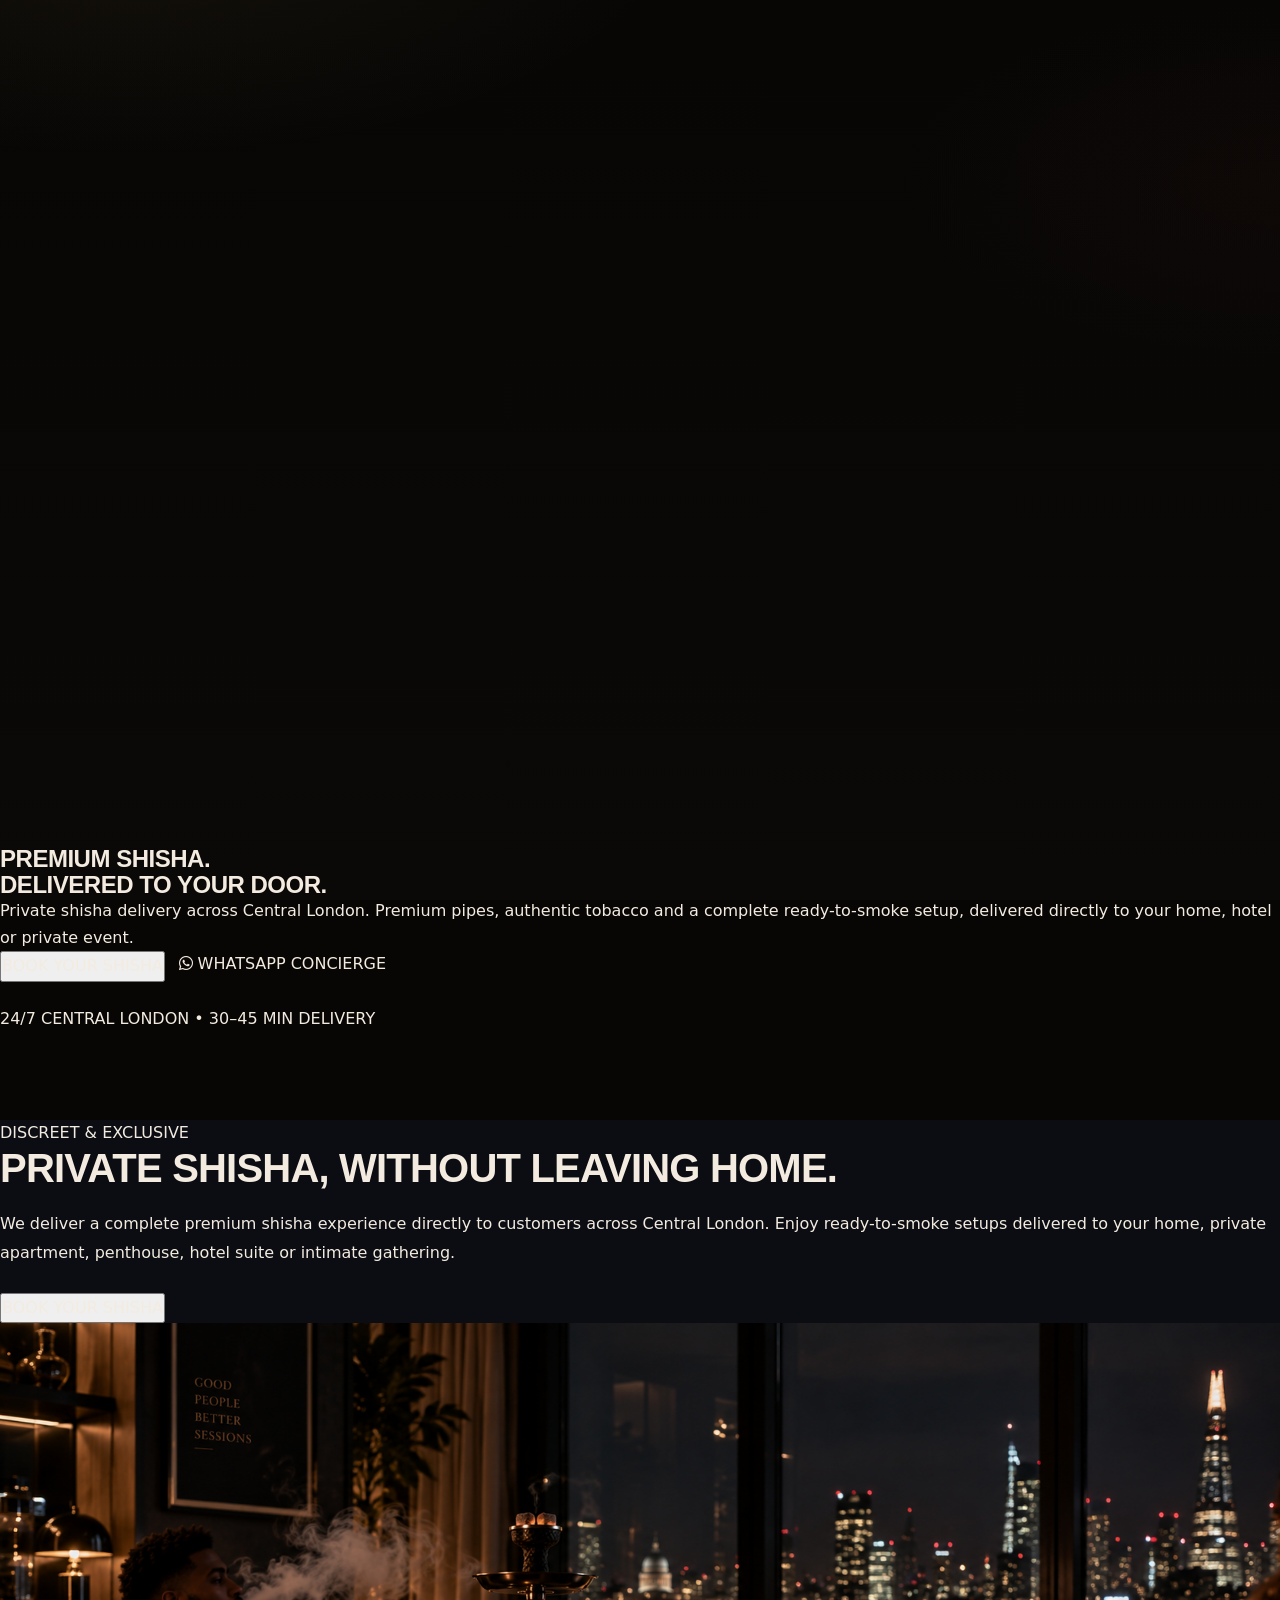
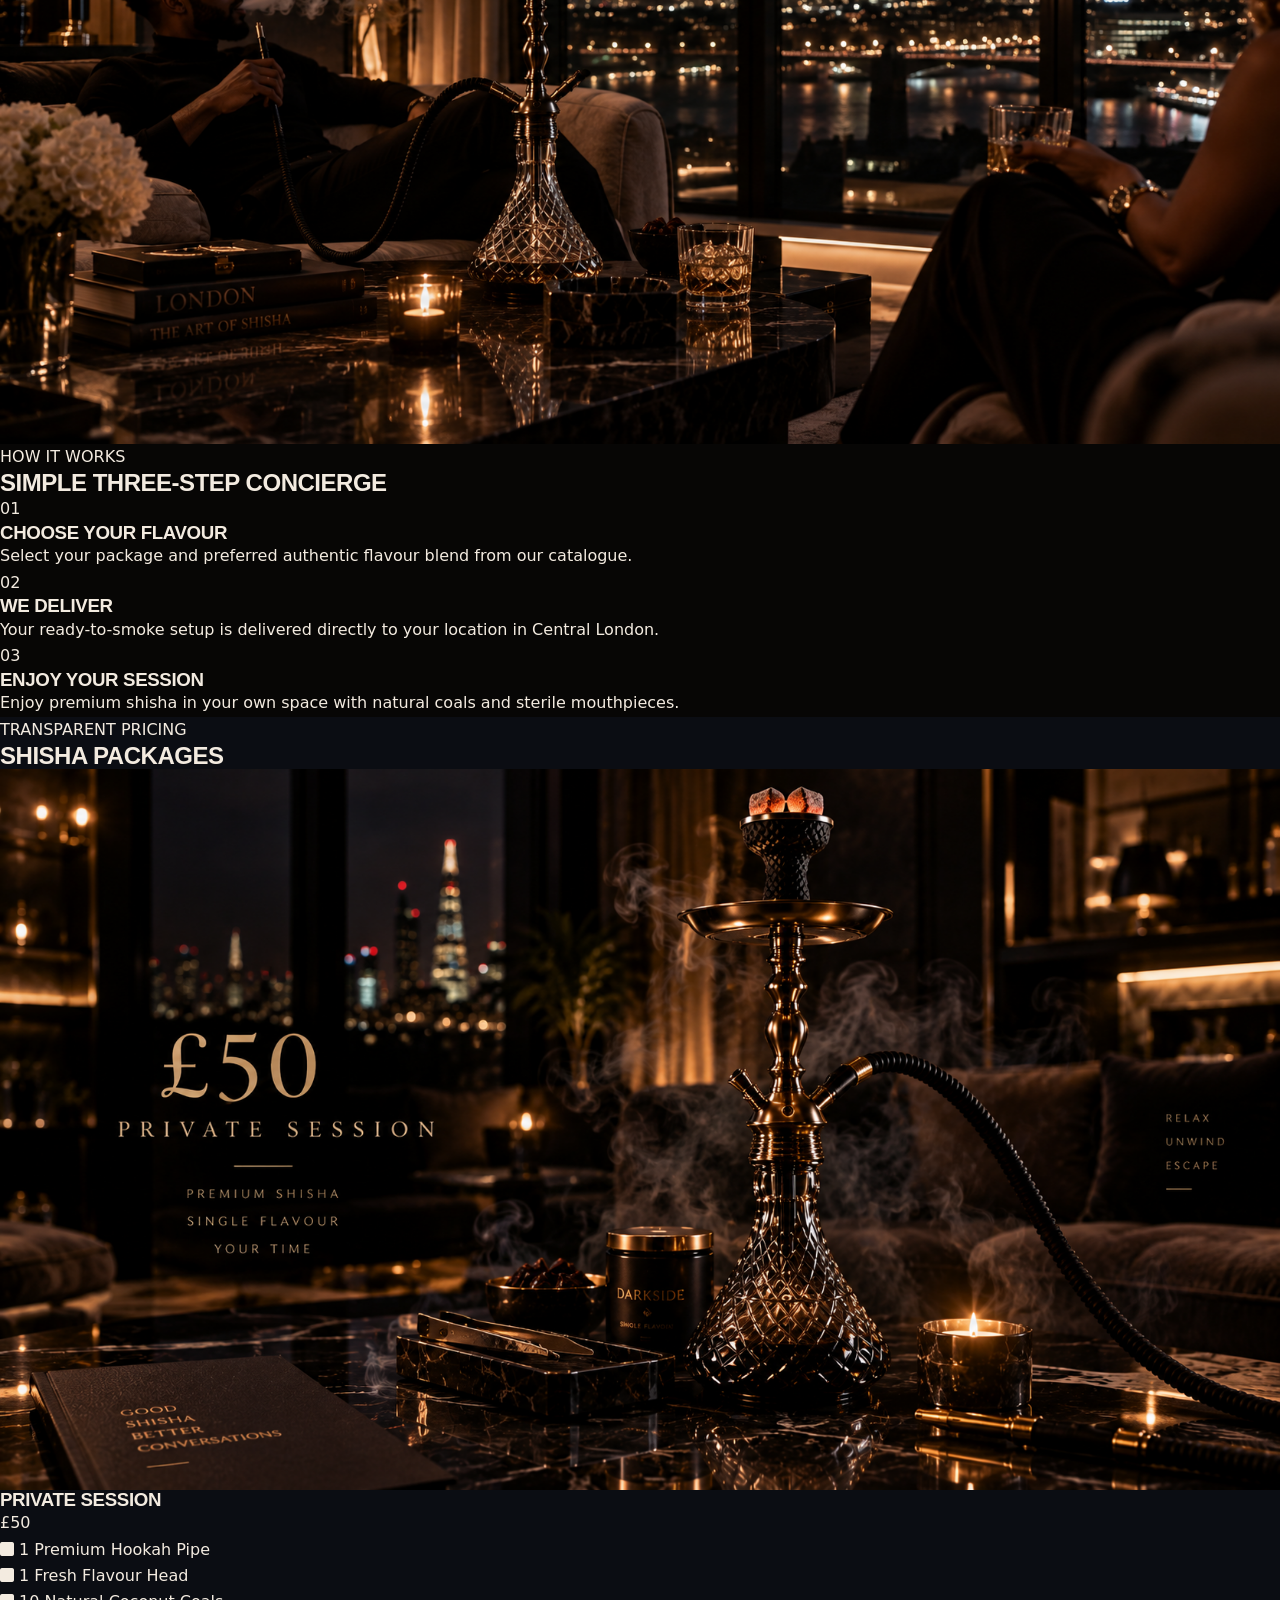
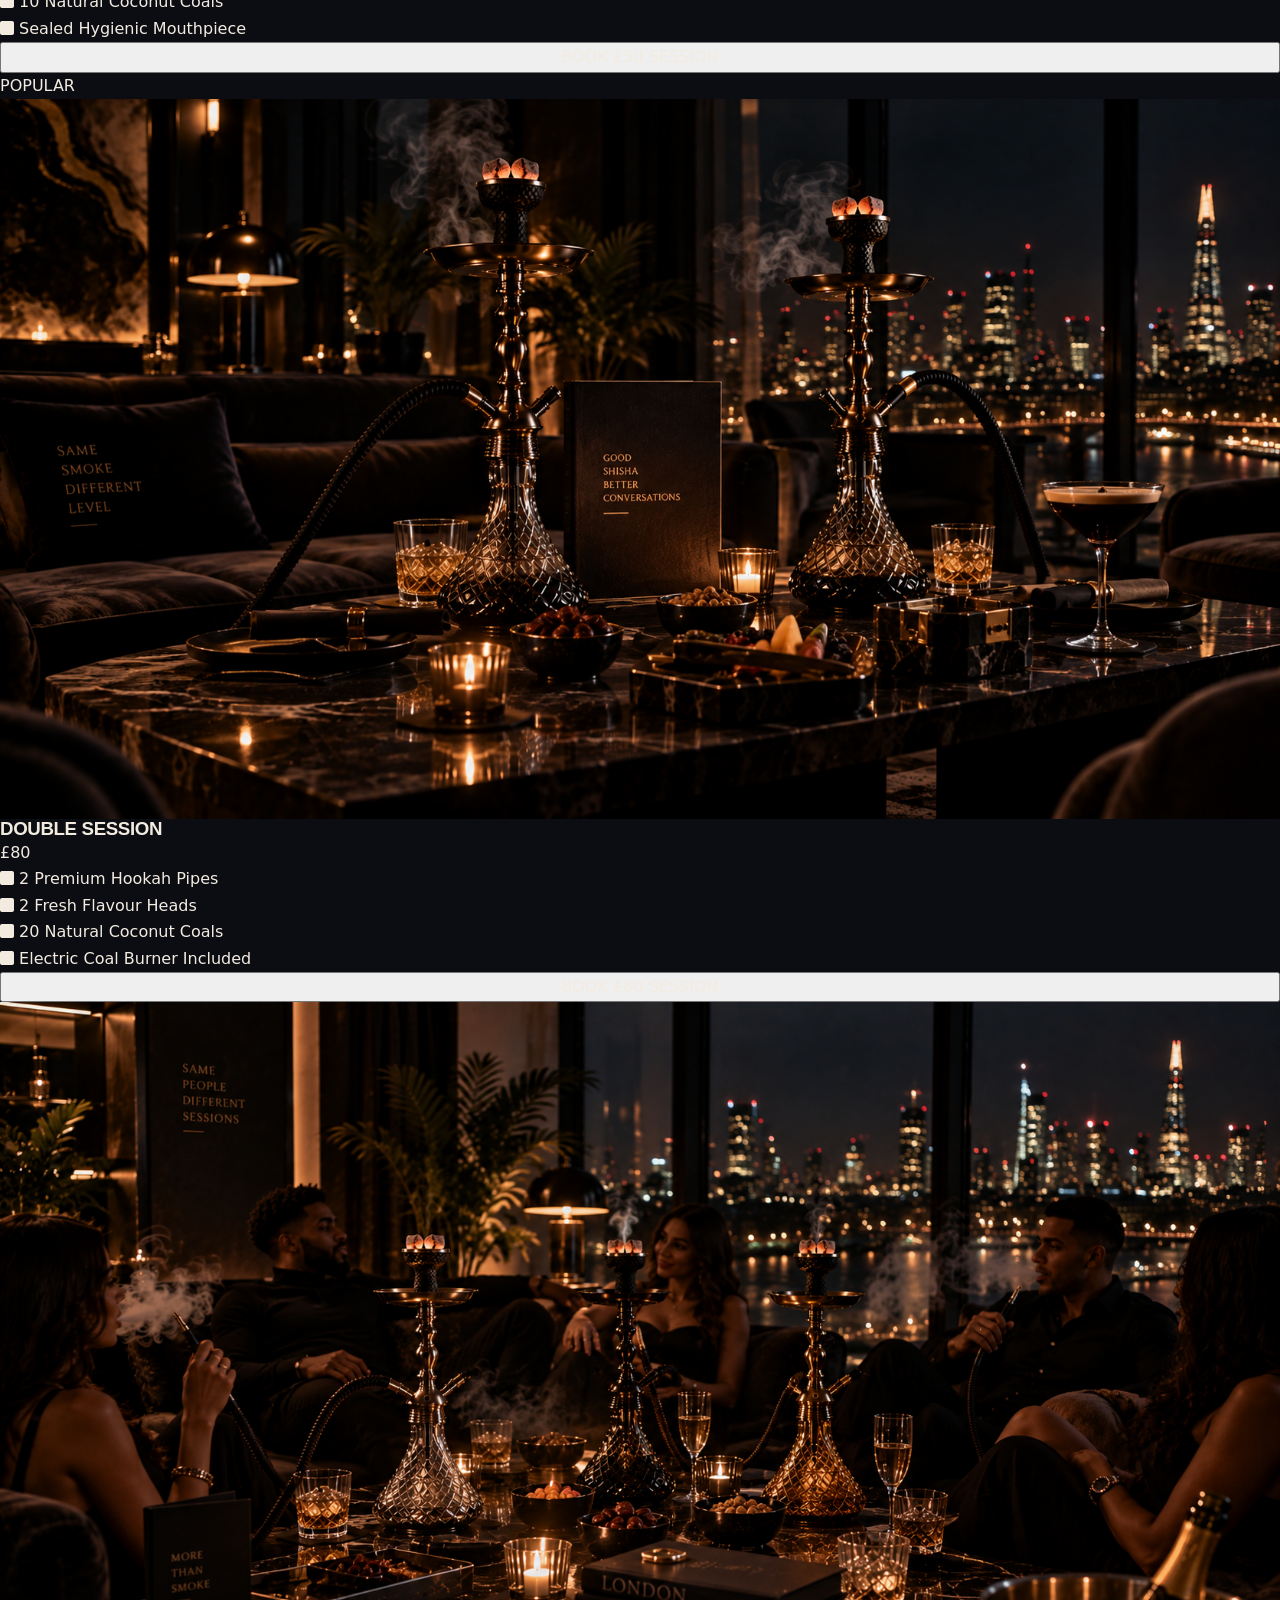
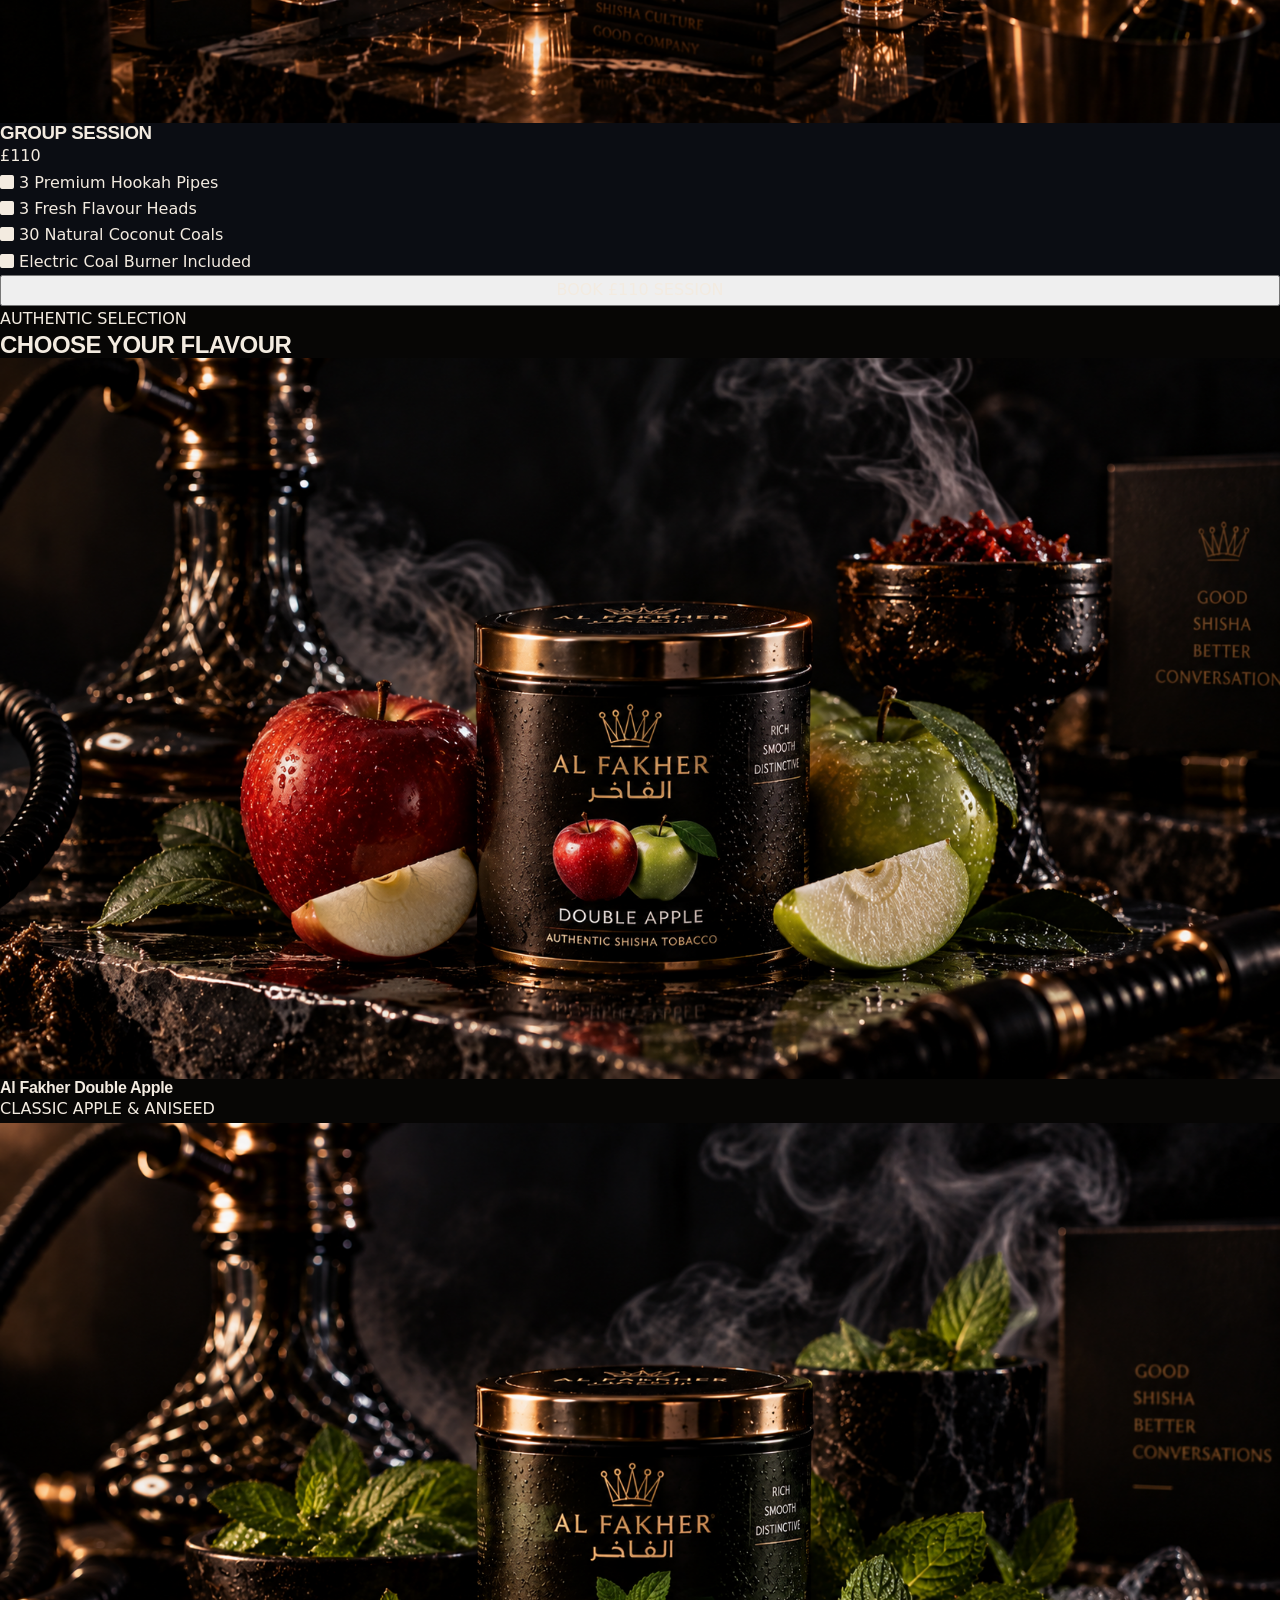
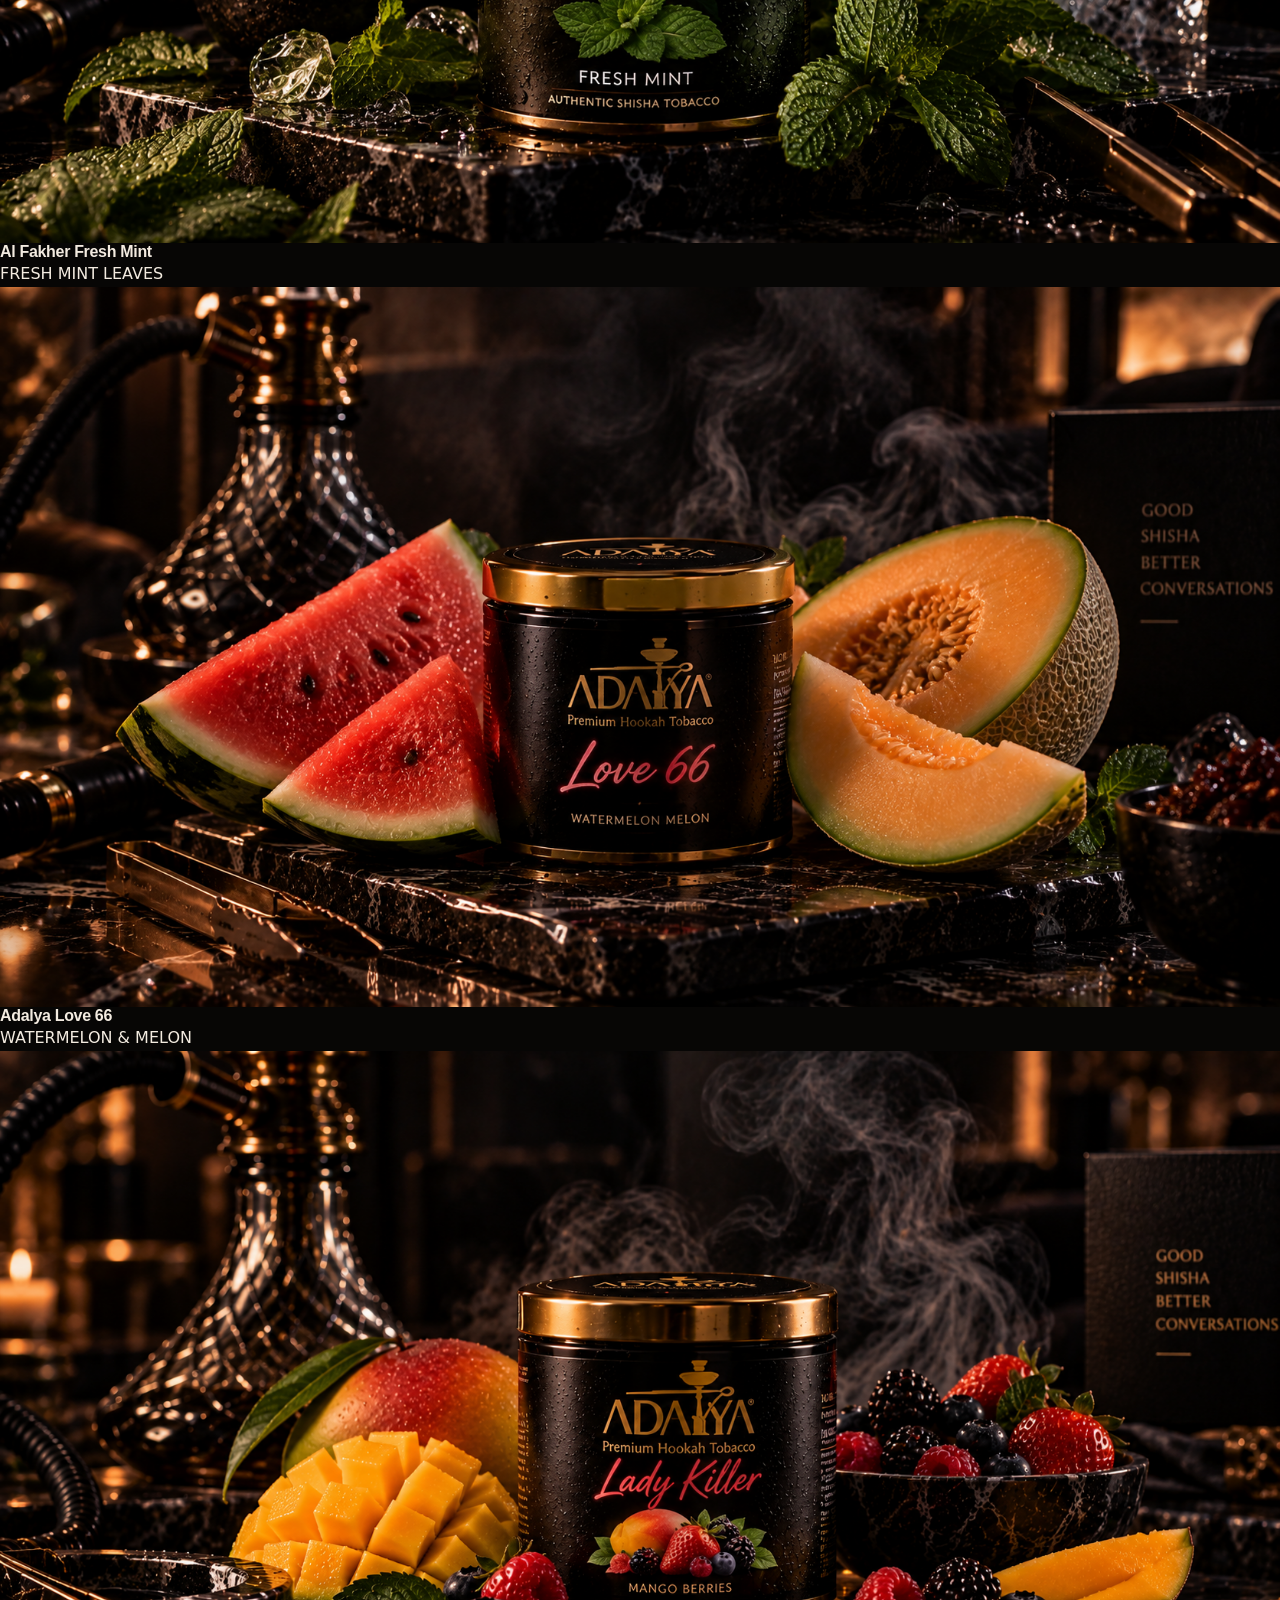
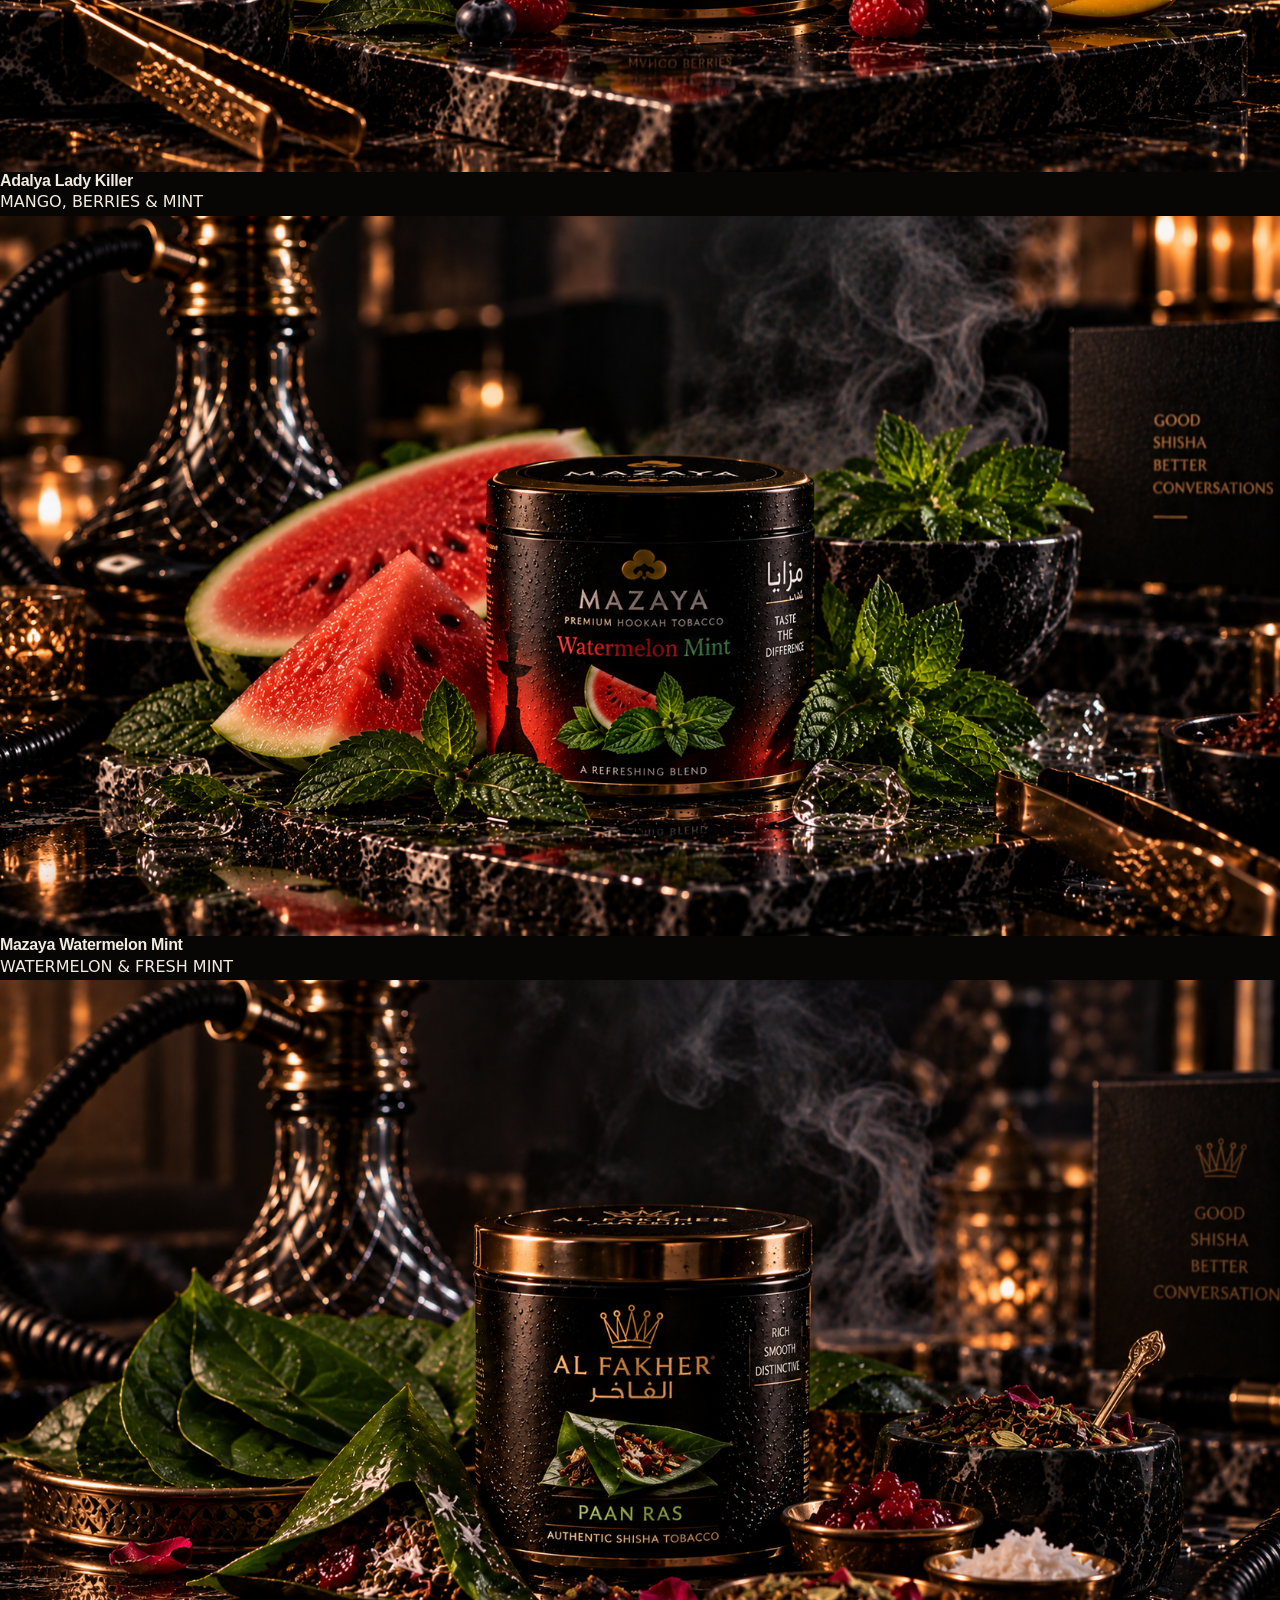
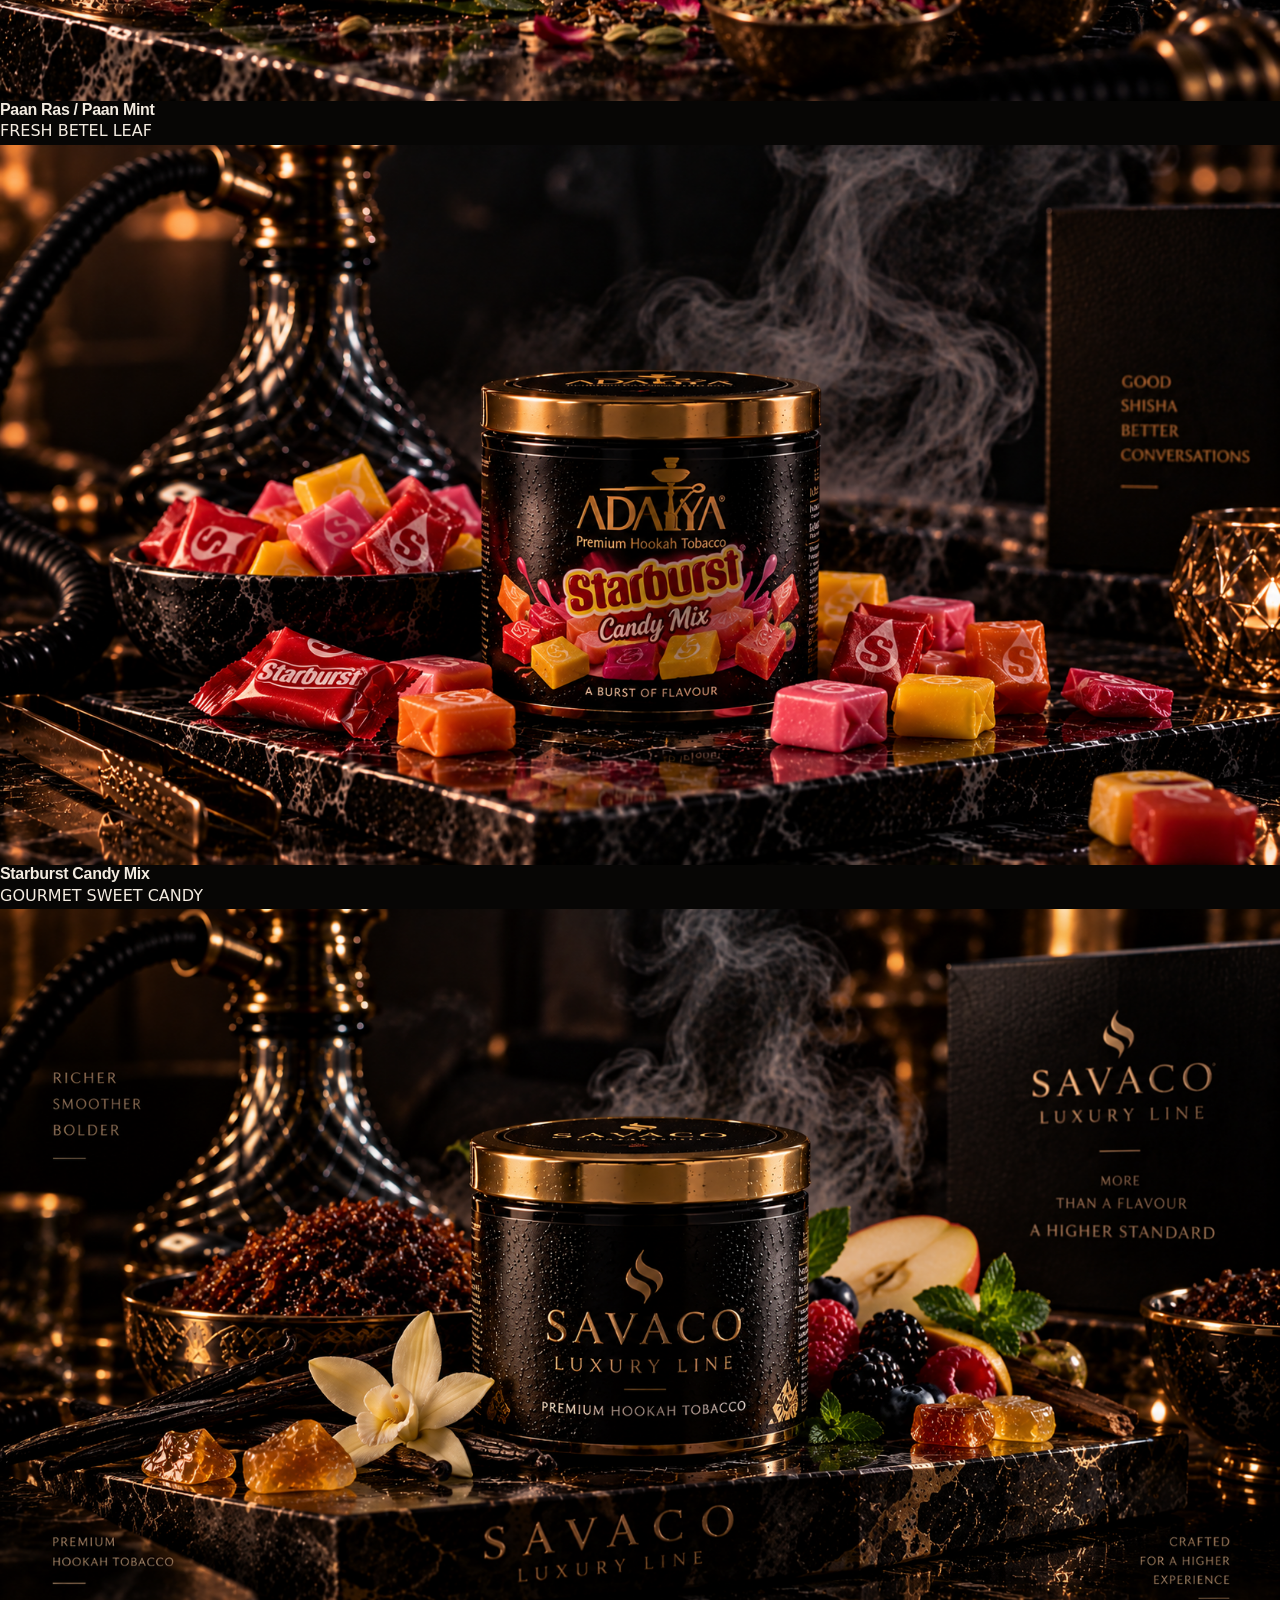
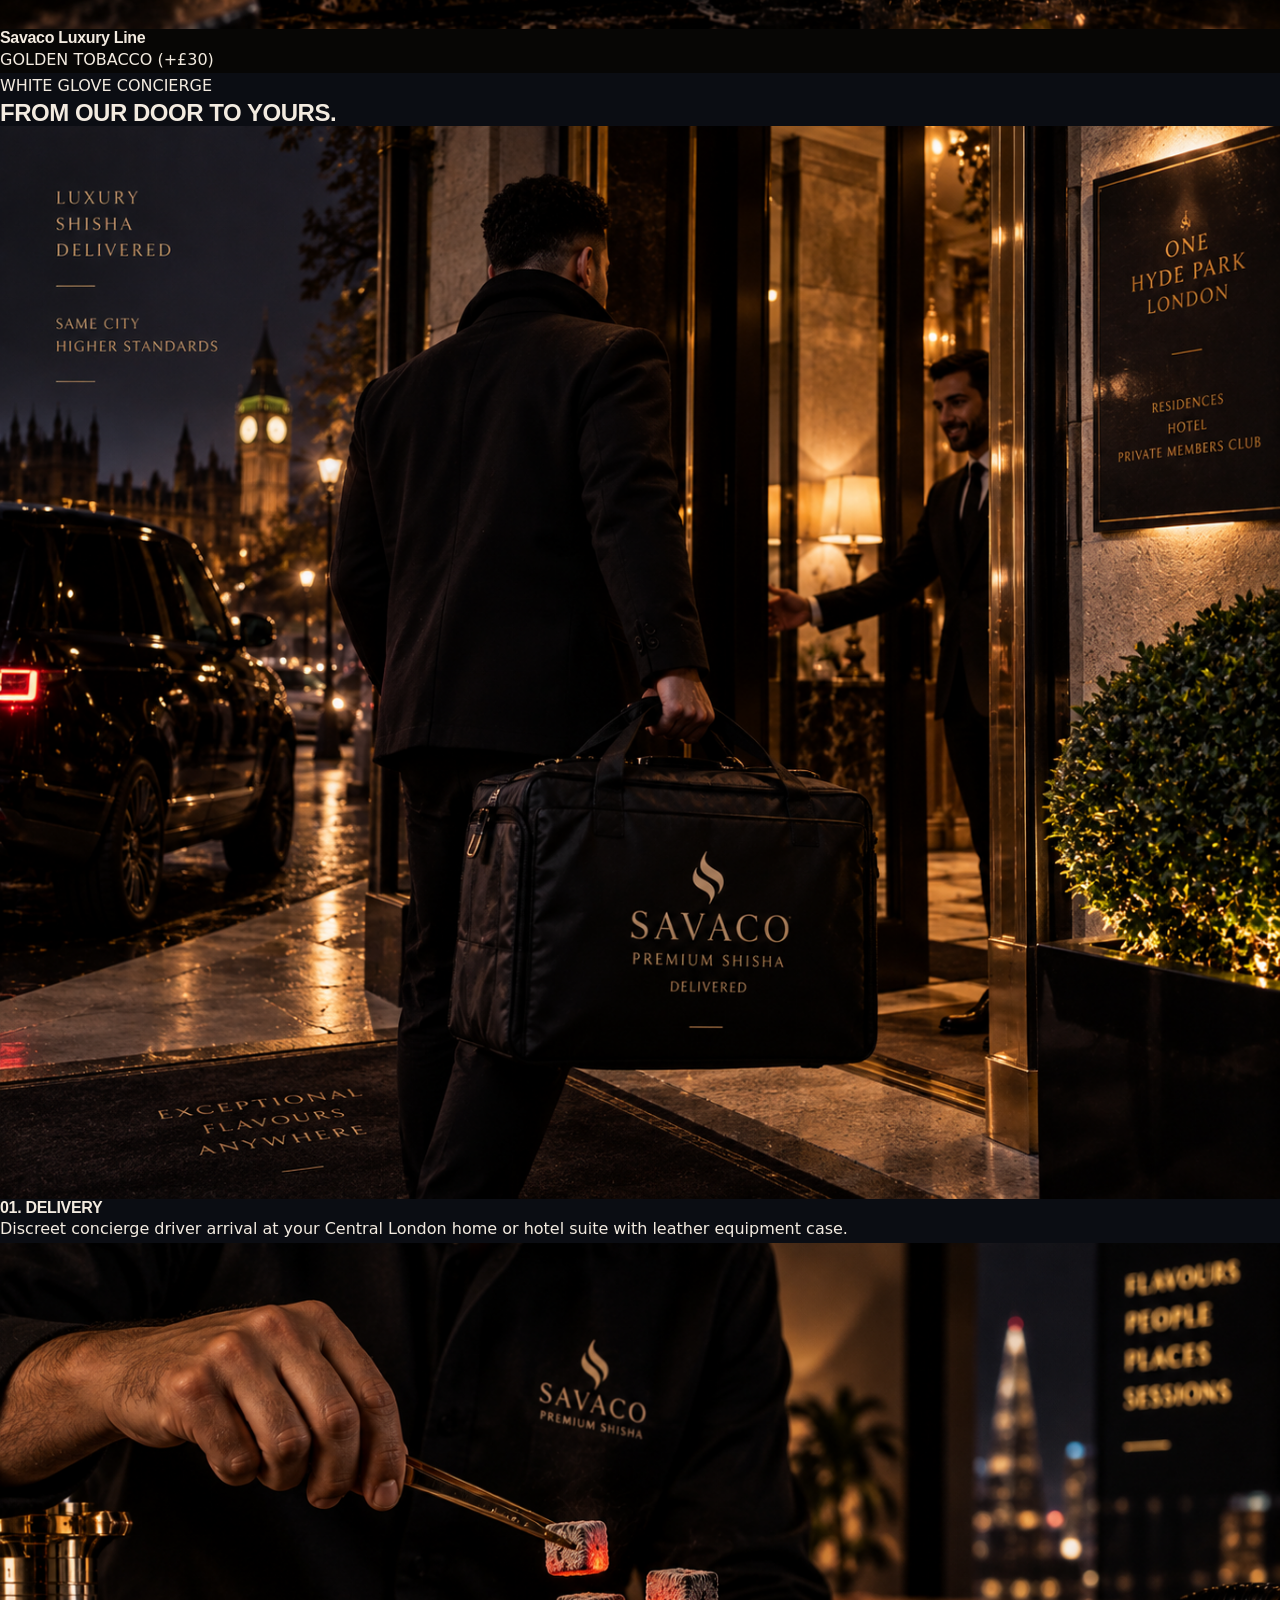
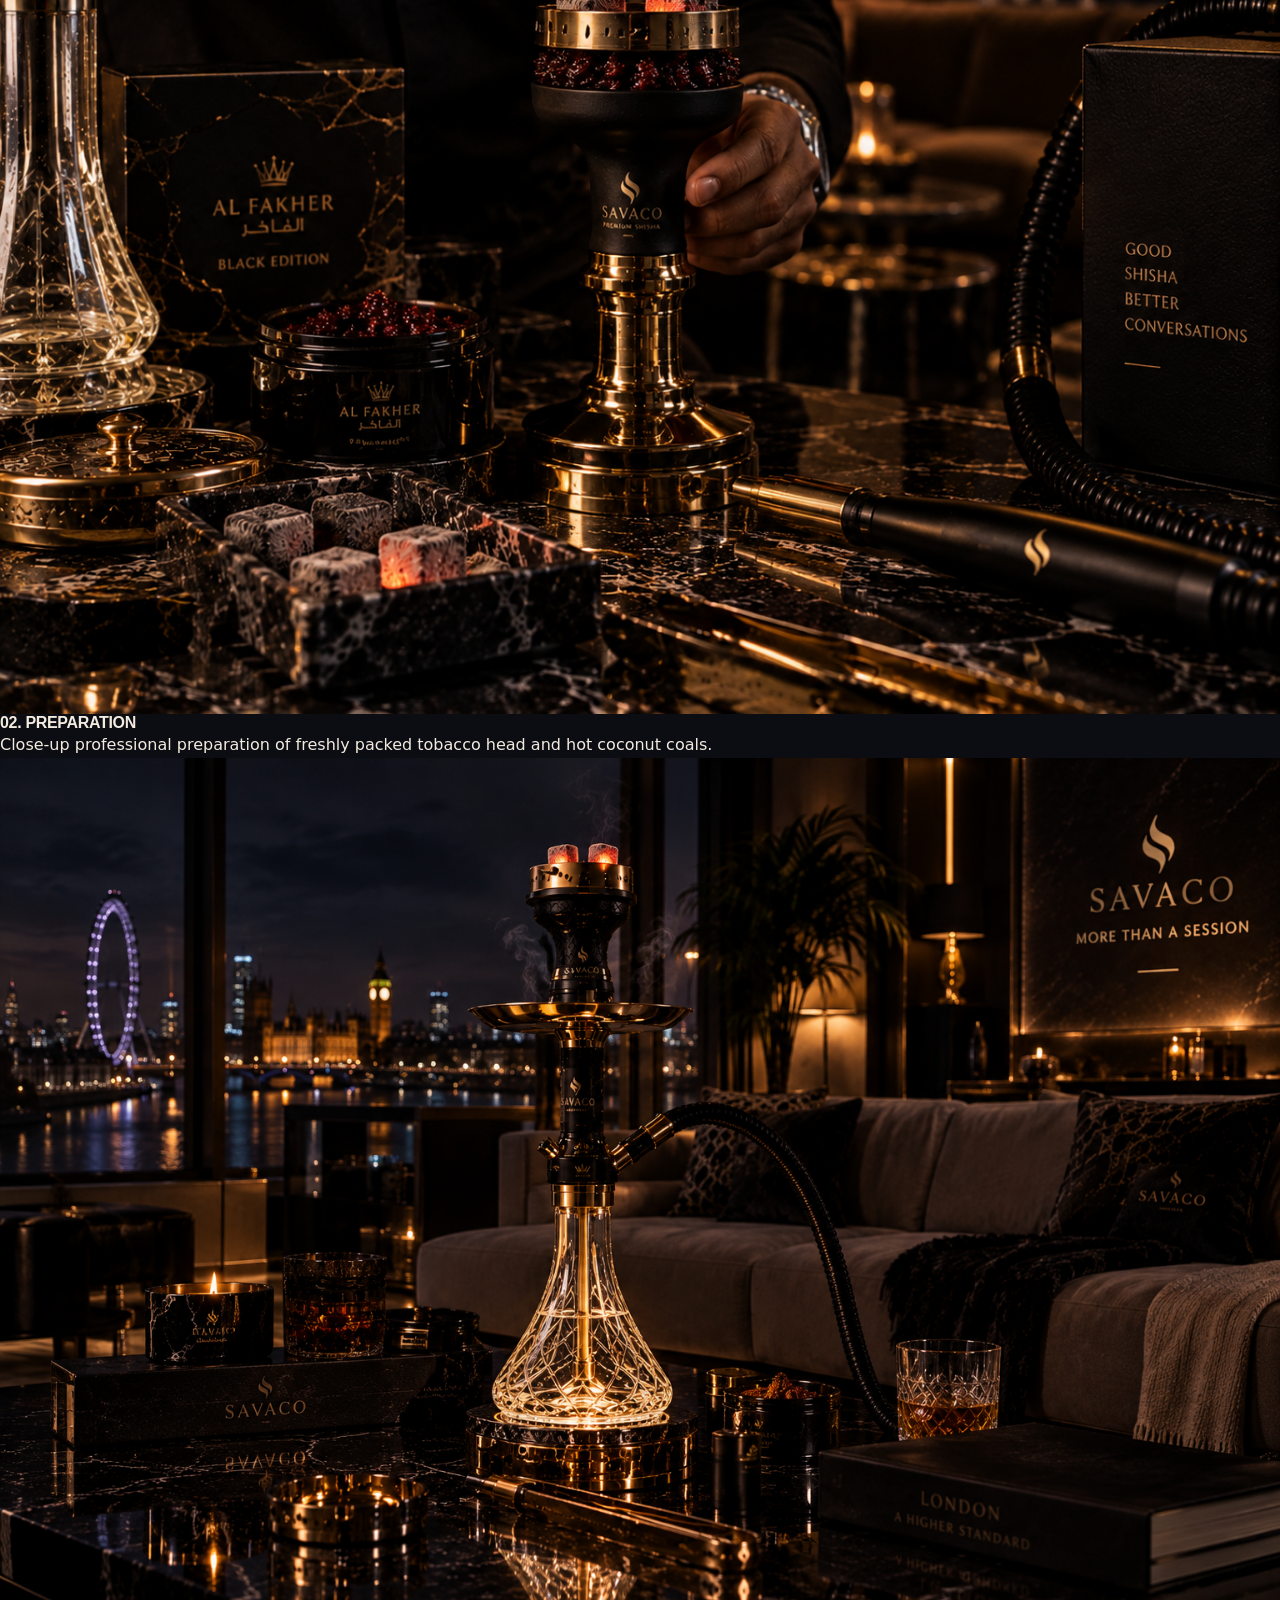
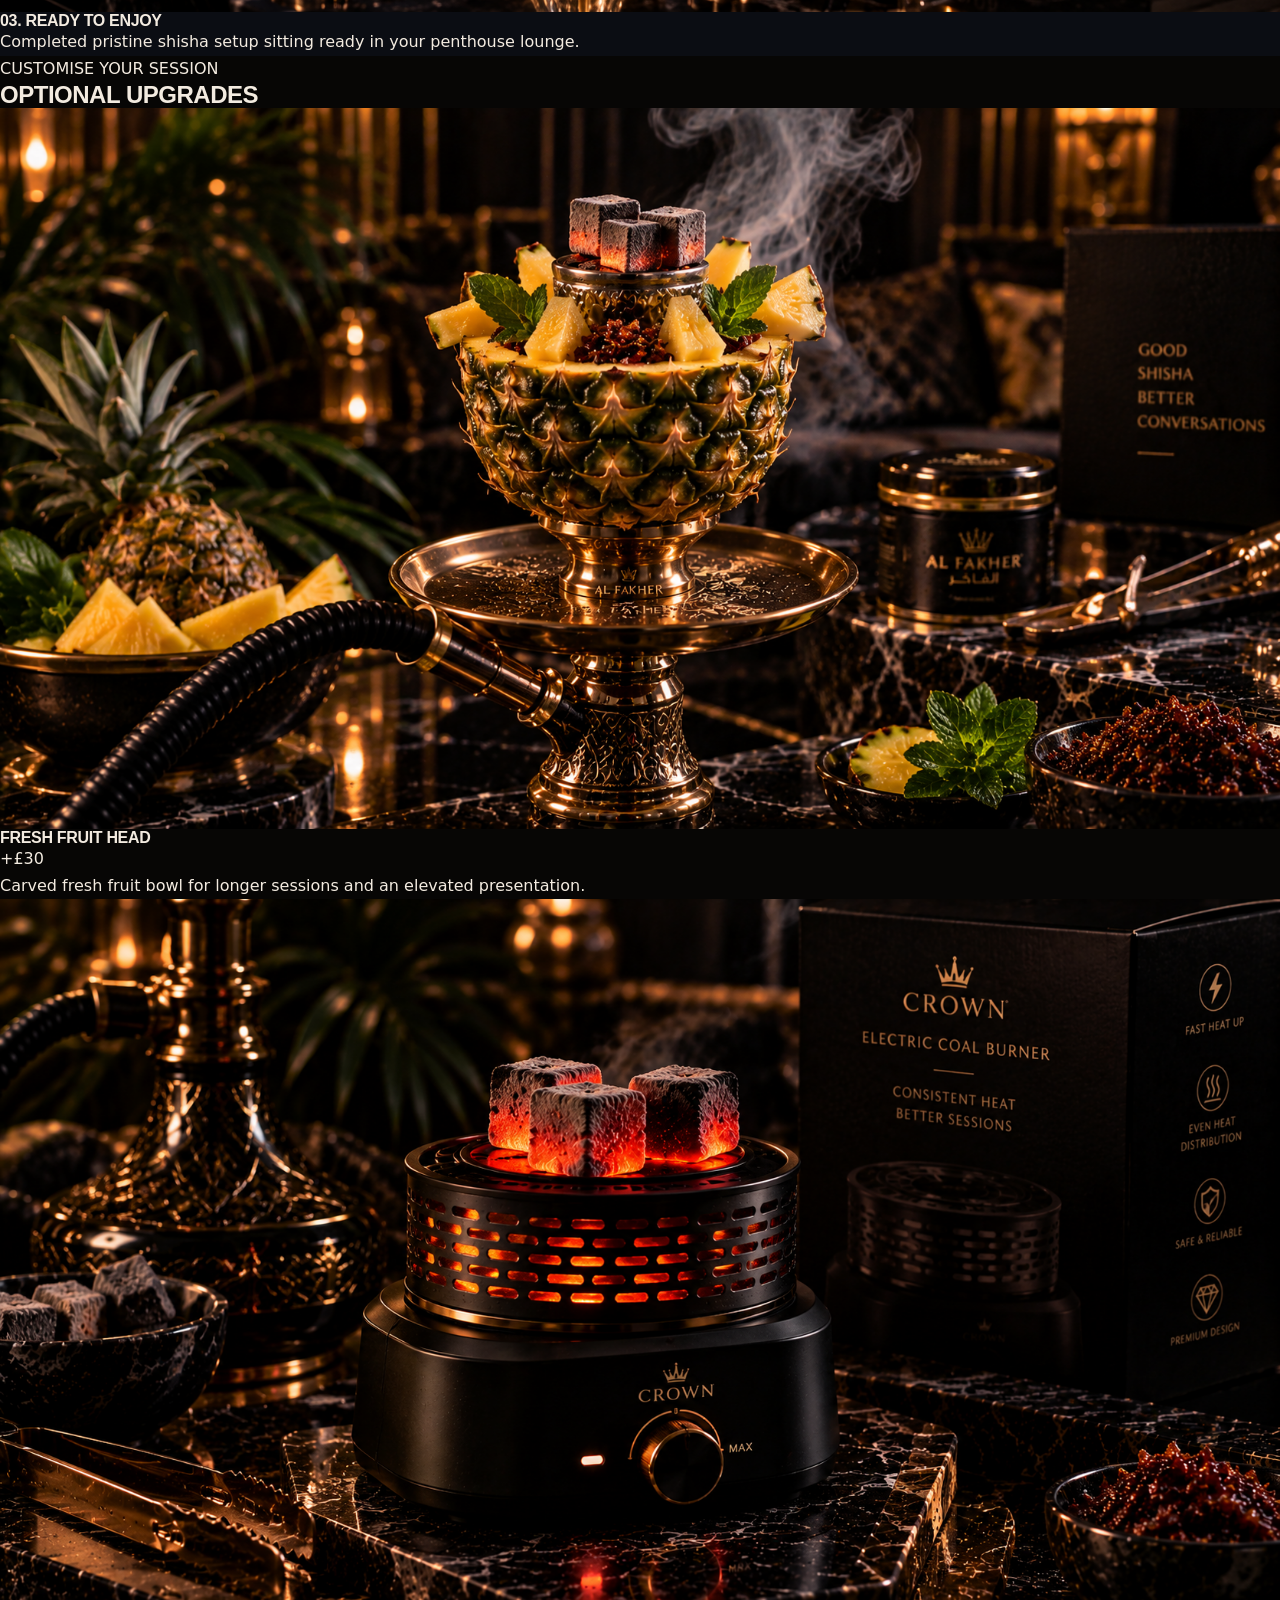
==== index.html @ 2987ec31 "Add gemini_generated_video_5cb81314 video showcase to Door To Door Shisha Delivery site" ====
<!DOCTYPE html>
<html lang="en">
<head>
    <meta charset="UTF-8">
    <meta name="viewport" content="width=device-width, initial-scale=1.0">
    <title>Door To Door Shisha Delivery | Private Shisha Concierge Central London</title>
    <link href="https://fonts.googleapis.com/css2?family=Cinzel:wght@600;700;800;900&family=Plus+Jakarta+Sans:wght@300;400;500;600;700&display=swap" rel="stylesheet">
    <link rel="stylesheet" href="https://cdnjs.cloudflare.com/ajax/libs/font-awesome/6.4.0/css/all.min.css">
    <link rel="stylesheet" href="style.css">
</head>
<body>
    <header>
        <div class="nav-container">
            <a href="index.html" class="logo">
                <div class="logo-text">
                    <h1>DOOR TO DOOR SHISHA DELIVERY</h1>
                    <span>CENTRAL LONDON CONCIERGE</span>
                </div>
            </a>
            <nav>
                <ul>
                    <li><a href="menu.html" class="">Flavours</a></li>
                    <li><a href="packages.html" class="">Packages</a></li>
                    <li><a href="about.html" class="">The Experience</a></li>
                    <li><a href="areas.html" class="">Coverage</a></li>
                    <li><a href="contact.html" class="">Contact</a></li>
                </ul>
            </nav>
            <div class="nav-actions">
                <a href="https://wa.me/447903375779" target="_blank" class="btn-outline"><i class="fa-brands fa-whatsapp"></i> WhatsApp Concierge</a>
                <a href="tel:07903375779" class="btn-concierge"><i class="fa-solid fa-phone"></i> 07903375779</a>
            </div>
        </div>
    </header>

    <!-- SECTION 2 — HERO (H01.png) -->
    <section class="hero">
        <div class="hero-content">
            <h1>PREMIUM SHISHA.<br><span>DELIVERED TO YOUR DOOR.</span></h1>
            <p class="hero-p">Private shisha delivery across Central London. Premium pipes, authentic tobacco and a complete ready-to-smoke setup, delivered directly to your home, hotel or private event.</p>
            
            <div class="hero-actions">
                <button onclick="openOrderModal('PRIVATE SESSION', 50)" class="btn-concierge">BOOK YOUR SHISHA</button>
                <a href="https://wa.me/447903375779" target="_blank" class="btn-outline"><i class="fa-brands fa-whatsapp"></i> WHATSAPP CONCIERGE</a>
            </div>

            <div class="hero-trust">24/7 CENTRAL LONDON • 30–45 MIN DELIVERY</div>
        </div>
    </section>

    <!-- SECTION 3 — PRIVATE SHISHA (H02.png) -->
    <section style="background: #0B0D13;">
        <div class="private-grid">
            <div>
                <span class="section-label">DISCREET & EXCLUSIVE</span>
                <h2 style="font-size: 2.5rem; margin-bottom: 20px;">PRIVATE SHISHA, WITHOUT LEAVING HOME.</h2>
                <p style="color: var(--text-muted); line-height: 1.8; margin-bottom: 25px;">We deliver a complete premium shisha experience directly to customers across Central London. Enjoy ready-to-smoke setups delivered to your home, private apartment, penthouse, hotel suite or intimate gathering.</p>
                <button onclick="openOrderModal('PRIVATE SESSION', 50)" class="btn-outline">BOOK YOUR SHISHA</button>
            </div>
            <div class="private-img-wrap">
                <img src="assets/images/shisha/hero/H02.png" alt="H02 Private Shisha">
            </div>
        </div>
    </section>

    <!-- SECTION 4 — HOW IT WORKS -->
    <section>
        <div class="section-title-wrap">
            <span class="section-label">HOW IT WORKS</span>
            <h2>SIMPLE THREE-STEP CONCIERGE</h2>
        </div>

        <div class="steps-grid">
            <div class="step-card">
                <span class="step-num">01</span>
                <h3>CHOOSE YOUR FLAVOUR</h3>
                <p>Select your package and preferred authentic flavour blend from our catalogue.</p>
            </div>

            <div class="step-card">
                <span class="step-num">02</span>
                <h3>WE DELIVER</h3>
                <p>Your ready-to-smoke setup is delivered directly to your location in Central London.</p>
            </div>

            <div class="step-card">
                <span class="step-num">03</span>
                <h3>ENJOY YOUR SESSION</h3>
                <p>Enjoy premium shisha in your own space with natural coals and sterile mouthpieces.</p>
            </div>
        </div>
    </section>

    <!-- SECTION 5 — PACKAGES (P01.png, P02.png, P03.png) -->
    <section style="background: #0B0D13;">
        <div class="section-title-wrap">
            <span class="section-label">TRANSPARENT PRICING</span>
            <h2>SHISHA PACKAGES</h2>
        </div>

        <div class="packages-grid">
            <!-- P01 -->
            <div class="pkg-card">
                <img src="assets/images/shisha/packages/P01.png" class="pkg-card-img" alt="P01 Private Session">
                <div class="pkg-card-body">
                    <div>
                        <h3 class="pkg-name">PRIVATE SESSION</h3>
                        <div class="pkg-price">£50</div>
                        <ul class="pkg-features">
                            <li><i class="fa-solid fa-square"></i> 1 Premium Hookah Pipe</li>
                            <li><i class="fa-solid fa-square"></i> 1 Fresh Flavour Head</li>
                            <li><i class="fa-solid fa-square"></i> 10 Natural Coconut Coals</li>
                            <li><i class="fa-solid fa-square"></i> Sealed Hygienic Mouthpiece</li>
                        </ul>
                    </div>
                    <button onclick="openOrderModal('PRIVATE SESSION', 50)" class="btn-outline" style="width: 100%; justify-content: center;">BOOK £50 SESSION</button>
                </div>
            </div>

            <!-- P02 (Highlight) -->
            <div class="pkg-card highlight">
                <span class="pkg-pop-tag">POPULAR</span>
                <img src="assets/images/shisha/packages/P02.png" class="pkg-card-img" alt="P02 Double Session">
                <div class="pkg-card-body">
                    <div>
                        <h3 class="pkg-name">DOUBLE SESSION</h3>
                        <div class="pkg-price">£80</div>
                        <ul class="pkg-features">
                            <li><i class="fa-solid fa-square"></i> 2 Premium Hookah Pipes</li>
                            <li><i class="fa-solid fa-square"></i> 2 Fresh Flavour Heads</li>
                            <li><i class="fa-solid fa-square"></i> 20 Natural Coconut Coals</li>
                            <li><i class="fa-solid fa-square"></i> Electric Coal Burner Included</li>
                        </ul>
                    </div>
                    <button onclick="openOrderModal('DOUBLE SESSION', 80)" class="btn-concierge" style="width: 100%; justify-content: center;">BOOK £80 SESSION</button>
                </div>
            </div>

            <!-- P03 -->
            <div class="pkg-card">
                <img src="assets/images/shisha/packages/P03.png" class="pkg-card-img" alt="P03 Group Session">
                <div class="pkg-card-body">
                    <div>
                        <h3 class="pkg-name">GROUP SESSION</h3>
                        <div class="pkg-price">£110</div>
                        <ul class="pkg-features">
                            <li><i class="fa-solid fa-square"></i> 3 Premium Hookah Pipes</li>
                            <li><i class="fa-solid fa-square"></i> 3 Fresh Flavour Heads</li>
                            <li><i class="fa-solid fa-square"></i> 30 Natural Coconut Coals</li>
                            <li><i class="fa-solid fa-square"></i> Electric Coal Burner Included</li>
                        </ul>
                    </div>
                    <button onclick="openOrderModal('GROUP SESSION', 110)" class="btn-outline" style="width: 100%; justify-content: center;">BOOK £110 SESSION</button>
                </div>
            </div>
        </div>
    </section>

    <!-- SECTION 6 — FLAVOURS (F01.png - F08.png) -->
    <section>
        <div class="section-title-wrap">
            <span class="section-label">AUTHENTIC SELECTION</span>
            <h2>CHOOSE YOUR FLAVOUR</h2>
        </div>

        <div class="flavour-grid">
            <div class="flavour-card" onclick="openOrderModal('PRIVATE SESSION', 50)">
                <img src="assets/images/shisha/flavours/F01.png" class="flavour-img" alt="F01 Al Fakher Double Apple">
                <div class="flavour-info">
                    <h4>Al Fakher Double Apple</h4>
                    <span>CLASSIC APPLE & ANISEED</span>
                </div>
            </div>

            <div class="flavour-card" onclick="openOrderModal('PRIVATE SESSION', 50)">
                <img src="assets/images/shisha/flavours/F02.png" class="flavour-img" alt="F02 Al Fakher Fresh Mint">
                <div class="flavour-info">
                    <h4>Al Fakher Fresh Mint</h4>
                    <span>FRESH MINT LEAVES</span>
                </div>
            </div>

            <div class="flavour-card" onclick="openOrderModal('PRIVATE SESSION', 50)">
                <img src="assets/images/shisha/flavours/F03.png" class="flavour-img" alt="F03 Adalya Love 66">
                <div class="flavour-info">
                    <h4>Adalya Love 66</h4>
                    <span>WATERMELON & MELON</span>
                </div>
            </div>

            <div class="flavour-card" onclick="openOrderModal('PRIVATE SESSION', 50)">
                <img src="assets/images/shisha/flavours/F04.png" class="flavour-img" alt="F04 Adalya Lady Killer">
                <div class="flavour-info">
                    <h4>Adalya Lady Killer</h4>
                    <span>MANGO, BERRIES & MINT</span>
                </div>
            </div>

            <div class="flavour-card" onclick="openOrderModal('PRIVATE SESSION', 50)">
                <img src="assets/images/shisha/flavours/F05.png" class="flavour-img" alt="F05 Mazaya Watermelon Mint">
                <div class="flavour-info">
                    <h4>Mazaya Watermelon Mint</h4>
                    <span>WATERMELON & FRESH MINT</span>
                </div>
            </div>

            <div class="flavour-card" onclick="openOrderModal('PRIVATE SESSION', 50)">
                <img src="assets/images/shisha/flavours/F06.png" class="flavour-img" alt="F06 Paan Ras / Paan Mint">
                <div class="flavour-info">
                    <h4>Paan Ras / Paan Mint</h4>
                    <span>FRESH BETEL LEAF</span>
                </div>
            </div>

            <div class="flavour-card" onclick="openOrderModal('PRIVATE SESSION', 50)">
                <img src="assets/images/shisha/flavours/F07.png" class="flavour-img" alt="F07 Starburst Candy Mix">
                <div class="flavour-info">
                    <h4>Starburst Candy Mix</h4>
                    <span>GOURMET SWEET CANDY</span>
                </div>
            </div>

            <div class="flavour-card" onclick="openOrderModal('PRIVATE SESSION', 50)">
                <img src="assets/images/shisha/flavours/F08.png" class="flavour-img" alt="F08 Savaco Luxury Line">
                <div class="flavour-info">
                    <h4>Savaco Luxury Line</h4>
                    <span>GOLDEN TOBACCO (+£30)</span>
                </div>
            </div>
        </div>
    </section>

    <!-- SECTION 7 — DELIVERY EXPERIENCE (D01.png, D02.png, D03.png) -->
    <section style="background: #0B0D13;">
        <div class="section-title-wrap">
            <span class="section-label">WHITE GLOVE CONCIERGE</span>
            <h2>FROM OUR DOOR TO YOURS.</h2>
        </div>

        <div class="story-grid">
            <div class="story-card">
                <img src="assets/images/shisha/delivery/D01.png" class="story-img" alt="D01 Delivery Arrival">
                <div class="story-body">
                    <h4>01. DELIVERY</h4>
                    <p>Discreet concierge driver arrival at your Central London home or hotel suite with leather equipment case.</p>
                </div>
            </div>

            <div class="story-card">
                <img src="assets/images/shisha/delivery/D02.png" class="story-img" alt="D02 Preparation">
                <div class="story-body">
                    <h4>02. PREPARATION</h4>
                    <p>Close-up professional preparation of freshly packed tobacco head and hot coconut coals.</p>
                </div>
            </div>

            <div class="story-card">
                <img src="assets/images/shisha/delivery/D03.png" class="story-img" alt="D03 Ready To Enjoy">
                <div class="story-body">
                    <h4>03. READY TO ENJOY</h4>
                    <p>Completed pristine shisha setup sitting ready in your penthouse lounge.</p>
                </div>
            </div>
        </div>
    </section>

    <!-- SECTION 8 — OPTIONAL UPGRADES (U01.png - U04.png) -->
    <section>
        <div class="section-title-wrap">
            <span class="section-label">CUSTOMISE YOUR SESSION</span>
            <h2>OPTIONAL UPGRADES</h2>
        </div>

        <div class="upgrades-grid">
            <div class="upgrade-card">
                <img src="assets/images/shisha/upgrades/U01.png" class="upgrade-img" alt="U01 Fresh Fruit Head">
                <div class="upgrade-body">
                    <div class="upgrade-header">
                        <h4>FRESH FRUIT HEAD</h4>
                        <span class="upgrade-price">+£30</span>
                    </div>
                    <p>Carved fresh fruit bowl for longer sessions and an elevated presentation.</p>
                </div>
            </div>

            <div class="upgrade-card">
                <img src="assets/images/shisha/upgrades/U02.png" class="upgrade-img" alt="U02 Electric Coal Burner">
                <div class="upgrade-body">
                    <div class="upgrade-header">
                        <h4>ELECTRIC COAL BURNER</h4>
                        <span class="upgrade-price">+£35</span>
                    </div>
                    <p>High-speed electric burner for convenient coal preparation.</p>
                </div>
            </div>

            <div class="upgrade-card">
                <img src="assets/images/shisha/upgrades/U03.png" class="upgrade-img" alt="U03 Chilled Juice Base">
                <div class="upgrade-body">
                    <div class="upgrade-header">
                        <h4>CHILLED JUICE BASE</h4>
                        <span class="upgrade-price">+£15</span>
                    </div>
                    <p>Replace the standard water base with chilled apple, orange or pineapple juice.</p>
                </div>
            </div>

            <div class="upgrade-card">
                <img src="assets/images/shisha/upgrades/U04.png" class="upgrade-img" alt="U04 Under-Shisha LED Base">
                <div class="upgrade-body">
                    <div class="upgrade-header">
                        <h4>UNDER-SHISHA LED BASE</h4>
                        <span class="upgrade-price">+£15</span>
                    </div>
                    <p>Subtle illuminated base for a more atmospheric setup.</p>
                </div>
            </div>
        </div>
    </section>

    <!-- SECTION 9 — PRIVATE EXPERIENCE (E01.png, E02.png, E03.png) -->
    <section style="background: #0B0D13;">
        <div class="section-title-wrap">
            <span class="section-label">PRIVATE RESIDENCE POSITIONING</span>
            <h2>YOUR SPACE. YOUR SHISHA.</h2>
        </div>

        <div class="exp-grid">
            <div class="exp-card">
                <img src="assets/images/shisha/experience/E01.png" class="exp-img" alt="E01 Single Private Experience">
                <div class="exp-body">
                    <h4>PRIVATE APARTMENT</h4>
                    <p>Solo evening relaxation in your penthouse residence.</p>
                </div>
            </div>

            <div class="exp-card">
                <img src="assets/images/shisha/experience/E02.png" class="exp-img" alt="E02 Two Person Experience">
                <div class="exp-body">
                    <h4>HOTEL SUITE</h4>
                    <p>Intimate two-person session in luxury London accommodations.</p>
                </div>
            </div>

            <div class="exp-card">
                <img src="assets/images/shisha/experience/E03.png" class="exp-img" alt="E03 Group Private Experience">
                <div class="exp-body">
                    <h4>PRIVATE GATHERING</h4>
                    <p>Small group evening in a private residence lounge.</p>
                </div>
            </div>
        </div>
    </section>

    <!-- SECTION — VIDEO SHOWCASE -->
    <section style="background: #060709; padding: 100px 6%; text-align: center;">
        <div class="section-title-wrap" style="margin-bottom: 45px;">
            <span class="section-label">EXCLUSIVE VISUAL EXPERIENCE</span>
            <h2 style="font-size: 2.8rem;">DOOR TO DOOR SHISHA IN MOTION</h2>
            <p style="color: var(--text-muted); max-width: 650px; margin: 15px auto 0; font-size: 1rem;">Experience the luxury, precision, and ambiance of Central London's premier private shisha concierge.</p>
        </div>
        <div style="max-width: 1050px; margin: 0 auto; border-radius: 6px; overflow: hidden; border: 1px solid var(--border-gold); box-shadow: var(--shadow-luxury); position: relative; background: #000;">
            <video autoplay loop muted playsinline controls poster="assets/images/shisha/hero/H01.png" style="width: 100%; display: block; max-height: 580px; object-fit: cover;">
                <source src="assets/videos/gemini_generated_video_5cb81314.mp4" type="video/mp4">
                <source src="assets/videos/hero_video.mp4" type="video/mp4">
                Your browser does not support the video tag.
            </video>
        </div>
    </section>

    <!-- SECTION 10 — CENTRAL LONDON COVERAGE -->
    <section>
        <div class="section-title-wrap">
            <span class="section-label">DISPATCH FLEET</span>
            <h2>CENTRAL LONDON, DELIVERED.</h2>
        </div>

        <div class="coverage-grid">
            <div class="coverage-item"><strong>Westminster</strong><span>20 – 30 MINS</span></div>
            <div class="coverage-item"><strong>Knightsbridge</strong><span>20 – 30 MINS</span></div>
            <div class="coverage-item"><strong>Chelsea</strong><span>20 – 35 MINS</span></div>
            <div class="coverage-item"><strong>Vauxhall</strong><span>25 – 35 MINS</span></div>
            <div class="coverage-item"><strong>South Kensington</strong><span>25 – 35 MINS</span></div>
            <div class="coverage-item"><strong>High Street Kensington</strong><span>25 – 40 MINS</span></div>
            <div class="coverage-item"><strong>Baker Street</strong><span>30 – 40 MINS</span></div>
            <div class="coverage-item"><strong>Marble Arch</strong><span>30 – 40 MINS</span></div>
        </div>
    </section>

    <!-- SECTION 11 — 24/7 SERVICE -->
    <section style="background: #0B0D13;">
        <div style="max-width: 800px; margin: 0 auto; text-align: center; background: var(--bg-card); border: 1px solid var(--border-gold); padding: 55px 40px; border-radius: 4px;">
            <span class="section-label">ROUND THE CLOCK</span>
            <h2 style="font-size: 2.2rem; margin-bottom: 20px;">AVAILABLE 24/7.</h2>
            <p style="color: var(--text-muted); font-size: 1.1rem; margin-bottom: 30px;">Whether you're hosting at home, staying in a hotel or arranging a private gathering, our Central London delivery service operates around the clock.</p>
            <a href="tel:07903375779" class="btn-concierge"><i class="fa-solid fa-phone"></i> CALL 07903375779</a>
        </div>
    </section>

    <!-- SECTION 12 — FINAL CTA (D03.png) -->
    <section class="cta-section">
        <div style="max-width: 800px; margin: 0 auto;">
            <h2 style="font-size: 3.8rem; line-height: 1.1; margin-bottom: 30px;">YOUR SHISHA.<br><span>YOUR SPACE. YOUR NIGHT.</span></h2>
            
            <div style="display: flex; justify-content: center; gap: 20px; flex-wrap: wrap; margin-bottom: 35px;">
                <button onclick="openOrderModal('PRIVATE SESSION', 50)" class="btn-concierge" style="padding: 18px 40px;">BOOK YOUR SHISHA</button>
                <a href="https://wa.me/447903375779" target="_blank" class="btn-outline" style="padding: 18px 40px;"><i class="fa-brands fa-whatsapp"></i> WHATSAPP CONCIERGE</a>
            </div>

            <p style="font-size: 1.3rem; color: var(--gold); font-family: 'Cinzel', serif; font-weight: 700;">DIRECT HOTLINE: 07903375779</p>
        </div>
    </section>

    <footer>
        <div class="footer-grid">
            <div class="footer-col">
                <div class="logo-text" style="margin-bottom: 20px;">
                    <h1 style="color: #FFF; font-size: 1.2rem; letter-spacing: 2px;">DOOR TO DOOR SHISHA DELIVERY</h1>
                    <span style="color: var(--gold); font-size: 0.65rem; letter-spacing: 3px;">CENTRAL LONDON CONCIERGE</span>
                </div>
                <p style="font-size: 0.9rem; margin-bottom: 20px; line-height: 1.7;">Private shisha delivery across Central London. Delivering ready-to-smoke luxury setups directly to your home, hotel suite or private residence.</p>
                <p><strong style="color: #FFF;">Direct Concierge Line:</strong> <a href="tel:07903375779" style="color: var(--gold); text-decoration: none;">07903375779</a></p>
                <p><strong style="color: #FFF;">Email:</strong> Mrshawest26@gmail.com</p>
            </div>

            <div class="footer-col">
                <h4>Navigation</h4>
                <ul>
                    <li><a href="index.html">Home</a></li>
                    <li><a href="menu.html">Choose Flavour</a></li>
                    <li><a href="packages.html">Shisha Packages</a></li>
                    <li><a href="about.html">The Experience</a></li>
                    <li><a href="areas.html">Central London Coverage</a></li>
                    <li><a href="contact.html">Contact Concierge</a></li>
                </ul>
            </div>

            <div class="footer-col">
                <h4>Coverage Zones</h4>
                <ul>
                    <li>Westminster</li>
                    <li>Knightsbridge</li>
                    <li>Chelsea</li>
                    <li>Vauxhall</li>
                    <li>South Kensington</li>
                    <li>High Street Kensington</li>
                    <li>Baker Street & Marble Arch</li>
                </ul>
            </div>

            <div class="footer-col">
                <h4>Private Booking</h4>
                <p style="font-size: 0.9rem; margin-bottom: 15px;">24/7 Service operating around the clock in Central London.</p>
                <button onclick="openOrderModal('PRIVATE SESSION', 50)" class="btn-concierge" style="width: 100%; justify-content: center;">BOOK YOUR SHISHA</button>
            </div>
        </div>

        <div style="text-align: center; border-top: 1px solid var(--border-subtle); padding-top: 25px; font-size: 0.8rem; color: var(--text-muted);">
            <p>&copy; 2026 Door To Door Shisha Delivery. All Rights Reserved. | Strictly 18+ Adults Only. | 24/7 Hotline: 07903375779</p>
        </div>
    </footer>

    <!-- ORDER CONCIERGE MODAL -->
    <div id="orderModal" class="config-modal">
        <div class="config-modal-content">
            <span class="close-modal" onclick="closeOrderModal()">&times;</span>
            <span class="section-label">Private Concierge Order</span>
            <h2 style="font-size: 1.8rem; margin-bottom: 25px;">Complete Your Booking</h2>
            
            <div style="background: var(--bg-card); padding: 25px; border: 1px solid var(--border-subtle); border-radius: 4px; margin-bottom: 25px;">
                <div style="display: flex; justify-content: space-between; margin-bottom: 10px;">
                    <span style="color: var(--text-muted);">Selected Package:</span>
                    <strong id="modal-pkg" style="color: var(--gold);">PRIVATE SESSION (£50)</strong>
                </div>
                <div style="display: flex; justify-content: space-between; margin-bottom: 10px;">
                    <span style="color: var(--text-muted);">Selected Flavour:</span>
                    <strong id="modal-flavour" style="color: #FFF;">Al Fakher Double Apple</strong>
                </div>
                <div style="display: flex; justify-content: space-between; margin-bottom: 15px;">
                    <span style="color: var(--text-muted);">Upgrades:</span>
                    <strong id="modal-addons" style="color: #FFF;">None</strong>
                </div>
                <div style="display: flex; justify-content: space-between; border-top: 1px solid var(--border-subtle); padding-top: 15px;">
                    <span style="font-size: 1.1rem; color: #FFF; font-weight: 700;">Total Payable:</span>
                    <span style="font-size: 1.8rem; font-family: 'Cinzel', serif; color: var(--gold); font-weight: 700;" id="modal-total">£50</span>
                </div>
            </div>

            <div style="margin-bottom: 25px;">
                <label style="display: block; font-size: 0.85rem; color: var(--gold); letter-spacing: 1px; margin-bottom: 8px; font-weight: 600;">SELECT YOUR FLAVOUR</label>
                <select onchange="selectFlavour(this.value)" style="width: 100%; padding: 12px; background: var(--bg-card); border: 1px solid var(--border-subtle); color: #FFF; border-radius: 2px; margin-bottom: 15px;">
                    <option value="Al Fakher Double Apple">Al Fakher Double Apple (Red & Green Apples)</option>
                    <option value="Al Fakher Fresh Mint">Al Fakher Fresh Mint</option>
                    <option value="Adalya Love 66">Adalya Love 66 (Watermelon, Melon & Mint)</option>
                    <option value="Adalya Lady Killer">Adalya Lady Killer (Mango, Melon, Berries & Mint)</option>
                    <option value="Mazaya Watermelon Mint">Mazaya Watermelon Mint</option>
                    <option value="Paan Ras / Paan Mint">Paan Ras / Paan Mint (Betel Leaf)</option>
                    <option value="Starburst Candy Mix">Starburst Candy Mix</option>
                    <option value="Savaco Luxury Line (£30/50g)">Savaco Luxury Line (+£30)</option>
                </select>

                <label style="display: block; font-size: 0.85rem; color: var(--gold); letter-spacing: 1px; margin-bottom: 8px; font-weight: 600;">OPTIONAL UPGRADES</label>
                <div style="display: grid; grid-template-columns: 1fr 1fr; gap: 10px; margin-bottom: 20px;">
                    <label style="font-size: 0.85rem; color: var(--text-muted); cursor: pointer;"><input type="checkbox" onchange="toggleUpgrade('Fresh Fruit Head', 30, this)"> Fresh Fruit Head (+£30)</label>
                    <label style="font-size: 0.85rem; color: var(--text-muted); cursor: pointer;"><input type="checkbox" onchange="toggleUpgrade('Electric Coal Burner', 35, this)"> Electric Coal Burner (+£35)</label>
                    <label style="font-size: 0.85rem; color: var(--text-muted); cursor: pointer;"><input type="checkbox" onchange="toggleUpgrade('Chilled Juice Base', 15, this)"> Chilled Juice Base (+£15)</label>
                    <label style="font-size: 0.85rem; color: var(--text-muted); cursor: pointer;"><input type="checkbox" onchange="toggleUpgrade('Under-Shisha LED Base', 15, this)"> Under-Shisha LED (+£15)</label>
                </div>

                <label style="display: block; font-size: 0.85rem; color: var(--gold); letter-spacing: 1px; margin-bottom: 8px; font-weight: 600;">DELIVERY DETAILS</label>
                <input type="text" id="cust-name" placeholder="Full Name" style="width: 100%; padding: 12px; background: var(--bg-card); border: 1px solid var(--border-subtle); color: #FFF; border-radius: 2px; margin-bottom: 10px;">
                <select id="cust-area" style="width: 100%; padding: 12px; background: var(--bg-card); border: 1px solid var(--border-subtle); color: #FFF; border-radius: 2px; margin-bottom: 10px;">
                    <option>Westminster</option>
                    <option>Knightsbridge</option>
                    <option>Chelsea</option>
                    <option>Vauxhall</option>
                    <option>South Kensington</option>
                    <option>High Street Kensington</option>
                    <option>Baker Street</option>
                    <option>Marble Arch</option>
                </select>
                <input type="tel" id="cust-phone" placeholder="Contact Phone Number" style="width: 100%; padding: 12px; background: var(--bg-card); border: 1px solid var(--border-subtle); color: #FFF; border-radius: 2px;">
            </div>

            <button onclick="dispatchWhatsAppOrder()" class="btn-concierge" style="width: 100%; justify-content: center; padding: 16px;"><i class="fa-brands fa-whatsapp"></i> CONFIRM BOOKING VIA WHATSAPP</button>
            <p style="font-size: 0.8rem; text-align: center; color: var(--text-muted); margin-top: 12px;">Or call concierge directly: <a href="tel:07903375779" style="color: var(--gold);">07903375779</a></p>
        </div>
    </div>

    <script src="script.js"></script>
</body>
</html>
---- style.css ----
/* SHISHA DELIVERY — Premium Central London Brand System */
:root {
  --ink: #070605;
  --ink-soft: #12100e;
  --ink-raised: #1a1714;
  --gold: #c6a45a;
  --gold-bright: #e4c878;
  --gold-deep: #8f7335;
  --cream: #f3ebe0;
  --cream-mute: #b8aea0;
  --smoke: rgba(198, 164, 90, 0.12);
  --line: rgba(243, 235, 224, 0.1);
  --line-gold: rgba(198, 164, 90, 0.45);
  --danger: #c45c4a;
  --ok: #6f9e7a;
  --radius: 2px;
  --max: 1180px;
  --nav-h: 78px;
  --ease: cubic-bezier(0.22, 1, 0.36, 1);
  --shadow: 0 30px 80px rgba(0, 0, 0, 0.55);
}

*,
*::before,
*::after {
  box-sizing: border-box;
  margin: 0;
  padding: 0;
}

html {
  scroll-behavior: smooth;
}

body {
  font-family: "Outfit", system-ui, sans-serif;
  background: var(--ink);
  color: var(--cream);
  line-height: 1.65;
  overflow-x: hidden;
  -webkit-font-smoothing: antialiased;
}

body::before {
  content: "";
  position: fixed;
  inset: 0;
  pointer-events: none;
  z-index: 0;
  background:
    radial-gradient(ellipse 80% 50% at 10% -10%, rgba(198, 164, 90, 0.08), transparent 55%),
    radial-gradient(ellipse 60% 40% at 100% 20%, rgba(120, 40, 30, 0.06), transparent 50%),
    linear-gradient(180deg, #070605 0%, #0b0908 100%);
}

img {
  max-width: 100%;
  display: block;
}

a {
  color: inherit;
  text-decoration: none;
}

button,
input,
select,
textarea {
  font: inherit;
  color: inherit;
}

h1, h2, h3, h4 {
  font-family: "Syne", sans-serif;
  font-weight: 700;
  letter-spacing: -0.02em;
  line-height: 1.1;
  color: var(--cream);
}

.script {
  font-family: "Parisienne", cursive;
  font-weight: 400;
  color: var(--gold-bright);
  letter-spacing: 0;
}

.container {
  width: min(100% - 2.5rem, var(--max));
  margin-inline: auto;
  position: relative;
  z-index: 1;
}

.container-wide {
  width: min(100% - 2.5rem, 1320px);
  margin-inline: auto;
  position: relative;
  z-index: 1;
}

/* ——— NAV ——— */
.site-header {
  position: sticky;
  top: 0;
  z-index: 1000;
  height: var(--nav-h);
  background: rgba(7, 6, 5, 0.82);
  backdrop-filter: blur(18px) saturate(1.2);
  border-bottom: 1px solid var(--line);
}

.nav-bar {
  height: var(--nav-h);
  display: flex;
  align-items: center;
  justify-content: space-between;
  gap: 1.5rem;
}

.brand {
  display: flex;
  align-items: center;
  gap: 0.85rem;
  flex-shrink: 0;
}

.brand-mark {
  width: 42px;
  height: 42px;
  border: 1px solid var(--line-gold);
  display: grid;
  place-items: center;
  color: var(--gold);
  font-size: 1.15rem;
  background: linear-gradient(145deg, rgba(198, 164, 90, 0.15), transparent);
}

.brand-copy strong {
  display: block;
  font-family: "Syne", sans-serif;
  font-size: 0.95rem;
  font-weight: 800;
  letter-spacing: 0.14em;
  text-transform: uppercase;
}

.brand-copy span {
  display: block;
  font-size: 0.62rem;
  letter-spacing: 0.22em;
  text-transform: uppercase;
  color: var(--gold);
  margin-top: 0.15rem;
}

.nav-links {
  display: flex;
  align-items: center;
  gap: 1.75rem;
  list-style: none;
}

.nav-links a {
  font-size: 0.82rem;
  font-weight: 500;
  letter-spacing: 0.08em;
  text-transform: uppercase;
  color: var(--cream-mute);
  position: relative;
  padding: 0.35rem 0;
  transition: color 0.25s var(--ease);
}

.nav-links a::after {
  content: "";
  position: absolute;
  left: 0;
  bottom: 0;
  width: 0;
  height: 1px;
  background: var(--gold);
  transition: width 0.3s var(--ease);
}

.nav-links a:hover,
.nav-links a.active {
  color: var(--cream);
}

.nav-links a:hover::after,
.nav-links a.active::after {
  width: 100%;
}

.nav-cta {
  display: flex;
  align-items: center;
  gap: 0.75rem;
  flex-shrink: 0;
}

.nav-phone {
  font-size: 0.78rem;
  letter-spacing: 0.06em;
  color: var(--cream-mute);
  display: none;
}

@media (min-width: 1100px) {
  .nav-phone {
    display: inline-flex;
    align-items: center;
    gap: 0.4rem;
  }
}

.nav-toggle {
  display: none;
  width: 44px;
  height: 44px;
  border: 1px solid var(--line);
  background: transparent;
  color: var(--cream);
  cursor: pointer;
  align-items: center;
  justify-content: center;
}

.nav-toggle span {
  display: block;
  width: 18px;
  height: 1.5px;
  background: currentColor;
  position: relative;
}

.nav-toggle span::before,
.nav-toggle span::after {
  content: "";
  position: absolute;
  left: 0;
  width: 18px;
  height: 1.5px;
  background: currentColor;
}

.nav-toggle span::before { top: -6px; }
.nav-toggle span::after { top: 6px; }

.nav-drawer {
  display: none;
}

/* ——— BUTTONS ——— */
.btn {
  display: inline-flex;
  align-items: center;
  justify-content: center;
  gap: 0.55rem;
  padding: 0.9rem 1.55rem;
  border: 1px solid transparent;
  border-radius: var(--radius);
  font-size: 0.78rem;
  font-weight: 700;
  letter-spacing: 0.12em;
  text-transform: uppercase;
  cursor: pointer;
  transition: transform 0.25s var(--ease), background 0.25s, border-color 0.25s, color 0.25s, box-shadow 0.25s;
  white-space: nowrap;
}

.btn:hover {
  transform: translateY(-2px);
}

.btn-gold {
  background: linear-gradient(135deg, var(--gold-bright), var(--gold) 45%, var(--gold-deep));
  color: #120f0b;
  box-shadow: 0 10px 30px rgba(198, 164, 90, 0.25);
}

.btn-gold:hover {
  box-shadow: 0 14px 36px rgba(198, 164, 90, 0.4);
}

.btn-ghost {
  background: transparent;
  border-color: var(--line-gold);
  color: var(--cream);
}

.btn-ghost:hover {
  border-color: var(--gold);
  color: var(--gold-bright);
}

.btn-soft {
  background: var(--ink-raised);
  border-color: var(--line);
  color: var(--cream);
}

.btn-block {
  width: 100%;
}

.btn:disabled {
  opacity: 0.45;
  cursor: not-allowed;
  transform: none;
}

/* ——— HERO ——— */
.hero {
  position: relative;
  min-height: min(100vh, 920px);
  display: flex;
  align-items: flex-end;
  padding: 0 0 5.5rem;
  overflow: hidden;
  z-index: 1;
}

.hero-media {
  position: absolute;
  inset: 0;
  z-index: 0;
}

.hero-media img {
  width: 100%;
  height: 100%;
  object-fit: cover;
  object-position: center 30%;
  transform: scale(1.04);
  animation: heroDrift 18s ease-in-out infinite alternate;
}

.hero-media::after {
  content: "";
  position: absolute;
  inset: 0;
  background:
    linear-gradient(90deg, rgba(7, 6, 5, 0.88) 0%, rgba(7, 6, 5, 0.55) 48%, rgba(7, 6, 5, 0.35) 100%),
    linear-gradient(180deg, rgba(7, 6, 5, 0.35) 0%, rgba(7, 6, 5, 0.15) 35%, rgba(7, 6, 5, 0.95) 100%);
}

.hero-inner {
  position: relative;
  z-index: 2;
  width: min(100% - 2.5rem, var(--max));
  margin-inline: auto;
  max-width: 720px;
  padding-bottom: 0.5rem;
}

.hero-brand {
  font-family: "Syne", sans-serif;
  font-size: clamp(2.6rem, 7vw, 5.2rem);
  font-weight: 800;
  letter-spacing: 0.04em;
  text-transform: uppercase;
  line-height: 0.95;
  margin-bottom: 0.85rem;
  animation: riseIn 0.9s var(--ease) both;
}

.hero-brand em {
  font-style: normal;
  color: var(--gold);
  display: block;
}

.hero-tag {
  font-family: "Parisienne", cursive;
  font-size: clamp(1.5rem, 3vw, 2.1rem);
  color: var(--gold-bright);
  margin-bottom: 1.25rem;
  animation: riseIn 0.9s 0.1s var(--ease) both;
}

.hero-lead {
  font-size: 1.05rem;
  color: var(--cream-mute);
  max-width: 34rem;
  margin-bottom: 1.75rem;
  animation: riseIn 0.9s 0.18s var(--ease) both;
}

.hero-actions {
  display: flex;
  flex-wrap: wrap;
  gap: 0.85rem;
  margin-bottom: 1.5rem;
  animation: riseIn 0.9s 0.26s var(--ease) both;
}

.hero-meta {
  display: flex;
  flex-wrap: wrap;
  gap: 1.25rem 1.75rem;
  font-size: 0.72rem;
  letter-spacing: 0.16em;
  text-transform: uppercase;
  color: var(--gold);
  animation: riseIn 0.9s 0.34s var(--ease) both;
}

.page-hero {
  position: relative;
  min-height: 42vh;
  display: flex;
  align-items: flex-end;
  padding: 5rem 0 3.5rem;
  overflow: hidden;
  border-bottom: 1px solid var(--line);
}

.page-hero .hero-media img {
  animation: none;
  transform: none;
}

.page-hero-inner {
  position: relative;
  z-index: 2;
  width: min(100% - 2.5rem, var(--max));
  margin-inline: auto;
}

.page-hero h1 {
  font-size: clamp(2.2rem, 5vw, 3.6rem);
  max-width: 16ch;
  margin-bottom: 0.75rem;
}

.page-hero p {
  color: var(--cream-mute);
  max-width: 38rem;
  font-size: 1.05rem;
}

.eyebrow {
  display: inline-block;
  font-size: 0.7rem;
  font-weight: 700;
  letter-spacing: 0.22em;
  text-transform: uppercase;
  color: var(--gold);
  margin-bottom: 0.85rem;
}

/* ——— SECTIONS ——— */
.section {
  position: relative;
  z-index: 1;
  padding: clamp(4.5rem, 9vw, 7.5rem) 0;
}

.section-tight {
  padding: clamp(3.5rem, 7vw, 5.5rem) 0;
}

.section-muted {
  background: linear-gradient(180deg, rgba(18, 16, 14, 0.65), rgba(7, 6, 5, 0.2));
}

.section-head {
  max-width: 40rem;
  margin-bottom: clamp(2.5rem, 5vw, 3.75rem);
}

.section-head.center {
  text-align: center;
  margin-inline: auto;
}

.section-head h2 {
  font-size: clamp(1.9rem, 4vw, 3rem);
  margin-bottom: 0.85rem;
}

.section-head p {
  color: var(--cream-mute);
  font-size: 1.05rem;
}

/* ——— SPLIT ——— */
.split {
  display: grid;
  grid-template-columns: 1.05fr 0.95fr;
  gap: clamp(2.5rem, 6vw, 5.5rem);
  align-items: center;
}

.split.reverse {
  grid-template-columns: 0.95fr 1.05fr;
}

.split.reverse .split-copy {
  order: 2;
}

.split-visual {
  position: relative;
}

.split-visual img {
  width: 100%;
  aspect-ratio: 4 / 5;
  object-fit: cover;
  border: 1px solid var(--line);
  box-shadow: var(--shadow);
}

.split-visual::before {
  content: "";
  position: absolute;
  inset: 1.25rem -1.25rem -1.25rem 1.25rem;
  border: 1px solid var(--line-gold);
  z-index: -1;
  opacity: 0.7;
}

.split-copy h2 {
  font-size: clamp(1.8rem, 3.5vw, 2.6rem);
  margin-bottom: 1rem;
}

.split-copy p {
  color: var(--cream-mute);
  margin-bottom: 1rem;
}

.split-copy p + .btn,
.split-copy .btn-row {
  margin-top: 1.5rem;
}

.btn-row {
  display: flex;
  flex-wrap: wrap;
  gap: 0.75rem;
}

/* ——— STEPS (no cards) ——— */
.steps {
  display: grid;
  grid-template-columns: repeat(3, 1fr);
  gap: 2.5rem 3rem;
  counter-reset: step;
}

.step {
  position: relative;
  padding-top: 0.5rem;
  border-top: 1px solid var(--line-gold);
}

.step::before {
  counter-increment: step;
  content: "0" counter(step);
  display: block;
  font-family: "Syne", sans-serif;
  font-size: 2rem;
  font-weight: 700;
  color: var(--gold);
  margin: 1.25rem 0 1rem;
}

.step h3 {
  font-size: 1.15rem;
  margin-bottom: 0.55rem;
}

.step p {
  color: var(--cream-mute);
  font-size: 0.95rem;
}

/* ——— MENU / ORDER ITEMS ——— */
.menu-band {
  display: grid;
  gap: 1.25rem;
}

.pkg-row {
  display: grid;
  grid-template-columns: minmax(180px, 280px) 1fr auto;
  gap: 1.5rem;
  align-items: center;
  padding: 1.25rem;
  border: 1px solid var(--line);
  background: rgba(18, 16, 14, 0.55);
  transition: border-color 0.25s, background 0.25s, transform 0.25s var(--ease);
  cursor: pointer;
}

.pkg-row:hover,
.pkg-row.is-selected {
  border-color: var(--line-gold);
  background: rgba(198, 164, 90, 0.06);
}

.pkg-row.is-selected {
  box-shadow: inset 0 0 0 1px var(--gold);
}

.pkg-row img {
  width: 100%;
  height: 160px;
  object-fit: cover;
}

.pkg-row h3 {
  font-size: 1.25rem;
  margin-bottom: 0.35rem;
}

.pkg-row .price {
  font-family: "Syne", sans-serif;
  font-size: 1.85rem;
  color: var(--gold);
  font-weight: 700;
}

.pkg-row ul {
  list-style: none;
  margin-top: 0.75rem;
  display: grid;
  gap: 0.35rem;
}

.pkg-row li {
  font-size: 0.9rem;
  color: var(--cream-mute);
  display: flex;
  gap: 0.5rem;
  align-items: flex-start;
}

.pkg-row li::before {
  content: "◆";
  color: var(--gold);
  font-size: 0.55rem;
  margin-top: 0.45rem;
}

.pkg-row .pkg-cta {
  align-self: end;
}

.pkg-badge {
  display: inline-block;
  font-size: 0.65rem;
  font-weight: 800;
  letter-spacing: 0.14em;
  text-transform: uppercase;
  color: #120f0b;
  background: var(--gold);
  padding: 0.25rem 0.55rem;
  margin-bottom: 0.5rem;
}

/* Flavour menu — editorial rows, not a stacked collage */
.flavour-list {
  display: grid;
  gap: 0;
  border-top: 1px solid var(--line);
}

.flavour-row {
  display: grid;
  grid-template-columns: minmax(140px, 220px) 1fr auto;
  gap: 1.75rem;
  align-items: center;
  padding: 1.75rem 0;
  border-bottom: 1px solid var(--line);
}

.flavour-row img {
  width: 100%;
  aspect-ratio: 1;
  object-fit: cover;
  border: 1px solid var(--line);
}

.flavour-row h3 {
  font-size: 1.35rem;
  margin-bottom: 0.35rem;
}

.flavour-row p {
  color: var(--cream-mute);
  font-size: 0.95rem;
  max-width: 36rem;
}

.flavour-row .flavour-meta {
  text-align: right;
  font-size: 0.72rem;
  letter-spacing: 0.14em;
  text-transform: uppercase;
  color: var(--gold);
}

.flavour-featured {
  display: grid;
  grid-template-columns: 1.1fr 0.9fr;
  gap: clamp(2rem, 5vw, 4rem);
  align-items: center;
  margin-bottom: 3rem;
}

.flavour-featured img {
  width: 100%;
  aspect-ratio: 4 / 3;
  object-fit: cover;
  border: 1px solid var(--line);
  box-shadow: var(--shadow);
}

@media (max-width: 800px) {
  .flavour-row {
    grid-template-columns: 100px 1fr;
    gap: 1rem;
  }
  .flavour-row .flavour-meta {
    grid-column: 2;
    text-align: left;
    margin-top: 0.35rem;
  }
  .flavour-featured {
    grid-template-columns: 1fr;
  }
}

/* Feature strip — not card clutter */
.feature-strip {
  display: grid;
  grid-template-columns: repeat(5, 1fr);
  gap: 0;
  border-top: 1px solid var(--line);
  border-bottom: 1px solid var(--line);
}

.feature-item {
  padding: 2rem 1.25rem;
  text-align: center;
  border-right: 1px solid var(--line);
}

.feature-item:last-child {
  border-right: none;
}

.feature-item i {
  color: var(--gold);
  font-size: 1.25rem;
  margin-bottom: 0.85rem;
  display: block;
}

.feature-item strong {
  display: block;
  font-family: "Syne", sans-serif;
  font-size: 0.88rem;
  letter-spacing: 0.04em;
  margin-bottom: 0.35rem;
}

.feature-item span {
  font-size: 0.8rem;
  color: var(--cream-mute);
}

/* Coverage */
.area-grid {
  display: grid;
  grid-template-columns: repeat(4, 1fr);
  gap: 1px;
  background: var(--line);
  border: 1px solid var(--line);
}

.area-cell {
  background: var(--ink);
  padding: 1.75rem 1.25rem;
  transition: background 0.25s;
}

.area-cell:hover {
  background: var(--ink-raised);
}

.area-cell strong {
  display: block;
  font-family: "Syne", sans-serif;
  font-size: 1.05rem;
  margin-bottom: 0.35rem;
}

.area-cell span {
  font-size: 0.78rem;
  letter-spacing: 0.1em;
  text-transform: uppercase;
  color: var(--gold);
}

/* Extras list */
.extras-list {
  display: grid;
  grid-template-columns: repeat(2, 1fr);
  gap: 1.5rem 2.5rem;
}

.extra-line {
  display: grid;
  grid-template-columns: 1fr auto;
  gap: 1rem;
  padding-bottom: 1.25rem;
  border-bottom: 1px solid var(--line);
  align-items: start;
}

.extra-line h4 {
  font-size: 1.05rem;
  margin-bottom: 0.3rem;
}

.extra-line p {
  font-size: 0.9rem;
  color: var(--cream-mute);
}

.extra-line .price {
  font-family: "Syne", sans-serif;
  color: var(--gold);
  font-weight: 700;
  font-size: 1.15rem;
}

/* Story moments — spaced, not cramped */
.moments {
  display: grid;
  grid-template-columns: 1.2fr 0.8fr;
  gap: 2rem;
}

.moment-main img,
.moment-side img {
  width: 100%;
  object-fit: cover;
  border: 1px solid var(--line);
}

.moment-main img {
  aspect-ratio: 16 / 11;
}

.moment-side {
  display: grid;
  gap: 2rem;
}

.moment-side img {
  aspect-ratio: 16 / 10;
  height: 100%;
}

.moment-cap {
  margin-top: 0.85rem;
}

.moment-cap h3 {
  font-size: 1.05rem;
  margin-bottom: 0.25rem;
}

.moment-cap p {
  font-size: 0.9rem;
  color: var(--cream-mute);
}

/* CTA band */
.cta-band {
  position: relative;
  padding: clamp(5rem, 10vw, 8rem) 0;
  overflow: hidden;
  text-align: center;
}

.cta-band .hero-media::after {
  background:
    linear-gradient(180deg, rgba(7, 6, 5, 0.75), rgba(7, 6, 5, 0.92));
}

.cta-band h2 {
  font-size: clamp(2rem, 5vw, 3.4rem);
  margin-bottom: 0.75rem;
}

.cta-band .script {
  display: block;
  margin-bottom: 1.5rem;
  font-size: 1.75rem;
}

.cta-band p {
  color: var(--cream-mute);
  max-width: 32rem;
  margin: 0 auto 1.75rem;
}

/* ——— ORDER PAGE ——— */
.order-layout {
  display: grid;
  grid-template-columns: 1fr minmax(300px, 360px);
  gap: 2.5rem;
  align-items: start;
}

.order-panel {
  border: 1px solid var(--line);
  background: rgba(18, 16, 14, 0.7);
  padding: 1.5rem;
  position: sticky;
  top: calc(var(--nav-h) + 1.25rem);
}

.order-panel h3 {
  font-size: 1.2rem;
  margin-bottom: 1rem;
}

.summary-line {
  display: flex;
  justify-content: space-between;
  gap: 1rem;
  font-size: 0.9rem;
  padding: 0.55rem 0;
  border-bottom: 1px solid var(--line);
  color: var(--cream-mute);
}

.summary-line strong {
  color: var(--cream);
  text-align: right;
  font-weight: 600;
}

.summary-total {
  display: flex;
  justify-content: space-between;
  align-items: baseline;
  margin: 1.1rem 0 1.35rem;
  font-family: "Syne", sans-serif;
}

.summary-total span {
  font-size: 0.85rem;
  letter-spacing: 0.1em;
  text-transform: uppercase;
  color: var(--cream-mute);
}

.summary-total strong {
  font-size: 2rem;
  color: var(--gold);
}

.form-stack {
  display: grid;
  gap: 0.85rem;
}

.form-stack label {
  display: grid;
  gap: 0.35rem;
  font-size: 0.72rem;
  letter-spacing: 0.14em;
  text-transform: uppercase;
  color: var(--gold);
  font-weight: 600;
}

.form-stack input,
.form-stack select,
.form-stack textarea {
  width: 100%;
  padding: 0.85rem 0.95rem;
  background: var(--ink);
  border: 1px solid var(--line);
  border-radius: var(--radius);
  color: var(--cream);
}

.form-stack input:focus,
.form-stack select:focus,
.form-stack textarea:focus {
  outline: none;
  border-color: var(--gold);
}

.pay-options {
  display: grid;
  gap: 0.65rem;
  margin: 0.5rem 0 1rem;
}

.pay-option {
  display: flex;
  align-items: flex-start;
  gap: 0.75rem;
  padding: 0.95rem;
  border: 1px solid var(--line);
  cursor: pointer;
  transition: border-color 0.2s, background 0.2s;
}

.pay-option:has(input:checked),
.pay-option.is-active {
  border-color: var(--line-gold);
  background: rgba(198, 164, 90, 0.08);
}

.pay-option input {
  margin-top: 0.2rem;
  accent-color: var(--gold);
}

.pay-option strong {
  display: block;
  font-size: 0.92rem;
  margin-bottom: 0.15rem;
  color: var(--cream);
  text-transform: none;
  letter-spacing: 0;
}

.pay-option span {
  font-size: 0.8rem;
  color: var(--cream-mute);
  text-transform: none;
  letter-spacing: 0;
  font-weight: 400;
}

.addon-checks {
  display: grid;
  gap: 0.55rem;
  margin: 1rem 0;
}

.addon-checks label {
  display: flex;
  align-items: center;
  gap: 0.65rem;
  font-size: 0.88rem;
  letter-spacing: 0;
  text-transform: none;
  color: var(--cream-mute);
  font-weight: 400;
  cursor: pointer;
}

.addon-checks input {
  accent-color: var(--gold);
}

.order-note {
  font-size: 0.78rem;
  color: var(--cream-mute);
  margin-top: 0.85rem;
  line-height: 1.5;
}

.toast {
  position: fixed;
  bottom: 1.5rem;
  right: 1.5rem;
  z-index: 4000;
  max-width: 360px;
  padding: 1.1rem 1.25rem;
  background: var(--ink-raised);
  border: 1px solid var(--line-gold);
  box-shadow: var(--shadow);
  transform: translateY(120%);
  opacity: 0;
  transition: transform 0.35s var(--ease), opacity 0.35s;
}

.toast.show {
  transform: translateY(0);
  opacity: 1;
}

.toast strong {
  display: block;
  color: var(--gold);
  margin-bottom: 0.25rem;
}

/* Flavour picker chips */
.chip-grid {
  display: flex;
  flex-wrap: wrap;
  gap: 0.5rem;
  margin: 0.75rem 0 1.25rem;
}

.chip {
  border: 1px solid var(--line);
  background: transparent;
  color: var(--cream-mute);
  padding: 0.55rem 0.85rem;
  font-size: 0.78rem;
  cursor: pointer;
  transition: all 0.2s;
}

.chip:hover,
.chip.is-active {
  border-color: var(--gold);
  color: var(--cream);
  background: rgba(198, 164, 90, 0.1);
}

/* ——— BLOG ——— */
.blog-grid {
  display: grid;
  grid-template-columns: repeat(3, 1fr);
  gap: 2rem;
}

.blog-card {
  display: flex;
  flex-direction: column;
  border-bottom: 1px solid var(--line);
  padding-bottom: 1.5rem;
  transition: transform 0.3s var(--ease);
}

.blog-card:hover {
  transform: translateY(-4px);
}

.blog-card img {
  aspect-ratio: 16 / 11;
  object-fit: cover;
  border: 1px solid var(--line);
  margin-bottom: 1.1rem;
}

.blog-card .meta {
  font-size: 0.7rem;
  letter-spacing: 0.14em;
  text-transform: uppercase;
  color: var(--gold);
  margin-bottom: 0.55rem;
}

.blog-card h3 {
  font-size: 1.25rem;
  margin-bottom: 0.55rem;
}

.blog-card p {
  color: var(--cream-mute);
  font-size: 0.92rem;
  flex-grow: 1;
  margin-bottom: 1rem;
}

.blog-card .read {
  font-size: 0.75rem;
  letter-spacing: 0.12em;
  text-transform: uppercase;
  color: var(--gold);
  font-weight: 700;
}

.prose {
  max-width: 42rem;
  margin-inline: auto;
}

.prose h2 {
  font-size: 1.65rem;
  margin: 2rem 0 0.85rem;
}

.prose p {
  color: var(--cream-mute);
  margin-bottom: 1rem;
  font-size: 1.05rem;
}

.prose ul {
  margin: 0 0 1.25rem 1.2rem;
  color: var(--cream-mute);
}

.prose li {
  margin-bottom: 0.45rem;
}

.article-hero-img {
  width: 100%;
  max-height: 420px;
  object-fit: cover;
  border: 1px solid var(--line);
  margin: 0 auto 2.5rem;
  display: block;
}

/* ——— CONTACT ——— */
.contact-grid {
  display: grid;
  grid-template-columns: 1fr 1fr;
  gap: 3rem;
}

.contact-block {
  padding: 1.5rem 0;
  border-top: 1px solid var(--line);
}

.contact-block h3 {
  font-size: 1.15rem;
  margin-bottom: 0.5rem;
}

.contact-block p,
.contact-block a {
  color: var(--cream-mute);
}

.contact-block a:hover {
  color: var(--gold);
}

.contact-block .big {
  font-family: "Syne", sans-serif;
  font-size: 1.6rem;
  color: var(--gold);
  display: block;
  margin: 0.35rem 0 0.75rem;
}

/* ——— FOOTER ——— */
.site-footer {
  position: relative;
  z-index: 1;
  border-top: 1px solid var(--line-gold);
  padding: 4.75rem 0 1.75rem;
  background:
    radial-gradient(ellipse 60% 80% at 0% 0%, rgba(198, 164, 90, 0.08), transparent 55%),
    #040302;
}

.footer-top {
  display: grid;
  grid-template-columns: 1.35fr 1fr;
  gap: 3rem;
  margin-bottom: 3rem;
  padding-bottom: 2.5rem;
  border-bottom: 1px solid var(--line);
}

.footer-brand-block .brand {
  margin-bottom: 1.25rem;
}

.footer-lead {
  color: var(--cream-mute);
  max-width: 28rem;
  margin-bottom: 1.35rem;
  font-size: 0.98rem;
}

.footer-contact-row {
  display: flex;
  flex-wrap: wrap;
  gap: 1rem 1.5rem;
  margin-bottom: 1.5rem;
}

.footer-contact-row a {
  color: var(--gold);
  font-size: 0.92rem;
  display: inline-flex;
  align-items: center;
  gap: 0.45rem;
}

.footer-contact-row a:hover {
  color: var(--gold-bright);
}

.footer-order-btn {
  margin-top: 0.25rem;
}

.footer-cols {
  display: grid;
  grid-template-columns: repeat(3, 1fr);
  gap: 1.5rem;
}

.footer-cols h4 {
  font-size: 0.78rem;
  letter-spacing: 0.16em;
  text-transform: uppercase;
  color: var(--cream);
  margin-bottom: 1.1rem;
}

.footer-cols ul {
  list-style: none;
}

.footer-cols li {
  color: var(--cream-mute);
  font-size: 0.9rem;
  margin-bottom: 0.65rem;
}

.footer-cols a:hover {
  color: var(--gold);
}

.footer-bottom {
  display: flex;
  flex-wrap: wrap;
  justify-content: space-between;
  gap: 0.75rem;
  font-size: 0.78rem;
  color: var(--cream-mute);
}

.age-note {
  color: var(--gold);
}

/* Hero video support */
.hero-media video {
  width: 100%;
  height: 100%;
  object-fit: cover;
  object-position: center;
}

img[loading="lazy"] {
  background: var(--ink-soft);
}

/* ——— REVEAL MOTION ——— */
.reveal {
  opacity: 0;
  transform: translateY(28px);
  transition: opacity 0.8s var(--ease), transform 0.8s var(--ease);
}

.reveal.in {
  opacity: 1;
  transform: none;
}

@keyframes riseIn {
  from {
    opacity: 0;
    transform: translateY(24px);
  }
  to {
    opacity: 1;
    transform: none;
  }
}

@keyframes heroDrift {
  from { transform: scale(1.04) translateY(0); }
  to { transform: scale(1.1) translateY(-2%); }
}

/* ——— MOBILE NAV ——— */
@media (max-width: 980px) {
  .nav-toggle {
    display: inline-flex;
  }

  .nav-bar > .nav-links {
    display: none;
  }

  .nav-bar > .nav-cta .btn-ghost,
  .nav-bar > .nav-cta .nav-phone {
    display: none;
  }

  .site-header.is-open .nav-drawer {
    display: block;
    position: absolute;
    top: var(--nav-h);
    left: 0;
    right: 0;
    background: rgba(7, 6, 5, 0.98);
    border-bottom: 1px solid var(--line);
    padding: 0.35rem 1.25rem 1.35rem;
    z-index: 30;
    max-height: calc(100vh - var(--nav-h));
    overflow-y: auto;
  }

  .site-header.is-open .nav-drawer .nav-links {
    display: flex;
    flex-direction: column;
    gap: 0;
    list-style: none;
  }

  .site-header.is-open .nav-drawer .nav-links a {
    display: block;
    padding: 0.9rem 0;
    border-bottom: 1px solid var(--line);
    color: var(--cream);
  }

  .site-header.is-open .nav-drawer .nav-cta {
    display: flex;
    gap: 0.65rem;
    margin-top: 1rem;
  }

  .site-header.is-open .nav-drawer .nav-cta .btn {
    flex: 1;
  }

  .split,
  .split.reverse,
  .order-layout,
  .contact-grid,
  .moments,
  .footer-top,
  .footer-cols,
  .blog-grid,
  .steps,
  .feature-strip,
  .extras-list,
  .area-grid {
    grid-template-columns: 1fr;
  }

  .split.reverse .split-copy {
    order: 0;
  }

  .feature-item {
    border-right: none;
    border-bottom: 1px solid var(--line);
  }

  .pkg-row {
    grid-template-columns: 1fr;
  }

  .order-panel {
    position: static;
  }

  .hero {
    min-height: 88vh;
    align-items: flex-end;
    padding-bottom: 3.5rem;
  }

  .hero-media::after {
    background:
      linear-gradient(180deg, rgba(7, 6, 5, 0.45) 0%, rgba(7, 6, 5, 0.92) 100%);
  }
}

@media (min-width: 700px) and (max-width: 980px) {
  .area-grid,
  .blog-grid,
  .extras-list {
    grid-template-columns: 1fr 1fr;
  }

  .feature-strip {
    grid-template-columns: 1fr 1fr;
  }

  .footer-cols {
    grid-template-columns: 1fr 1fr;
  }
}
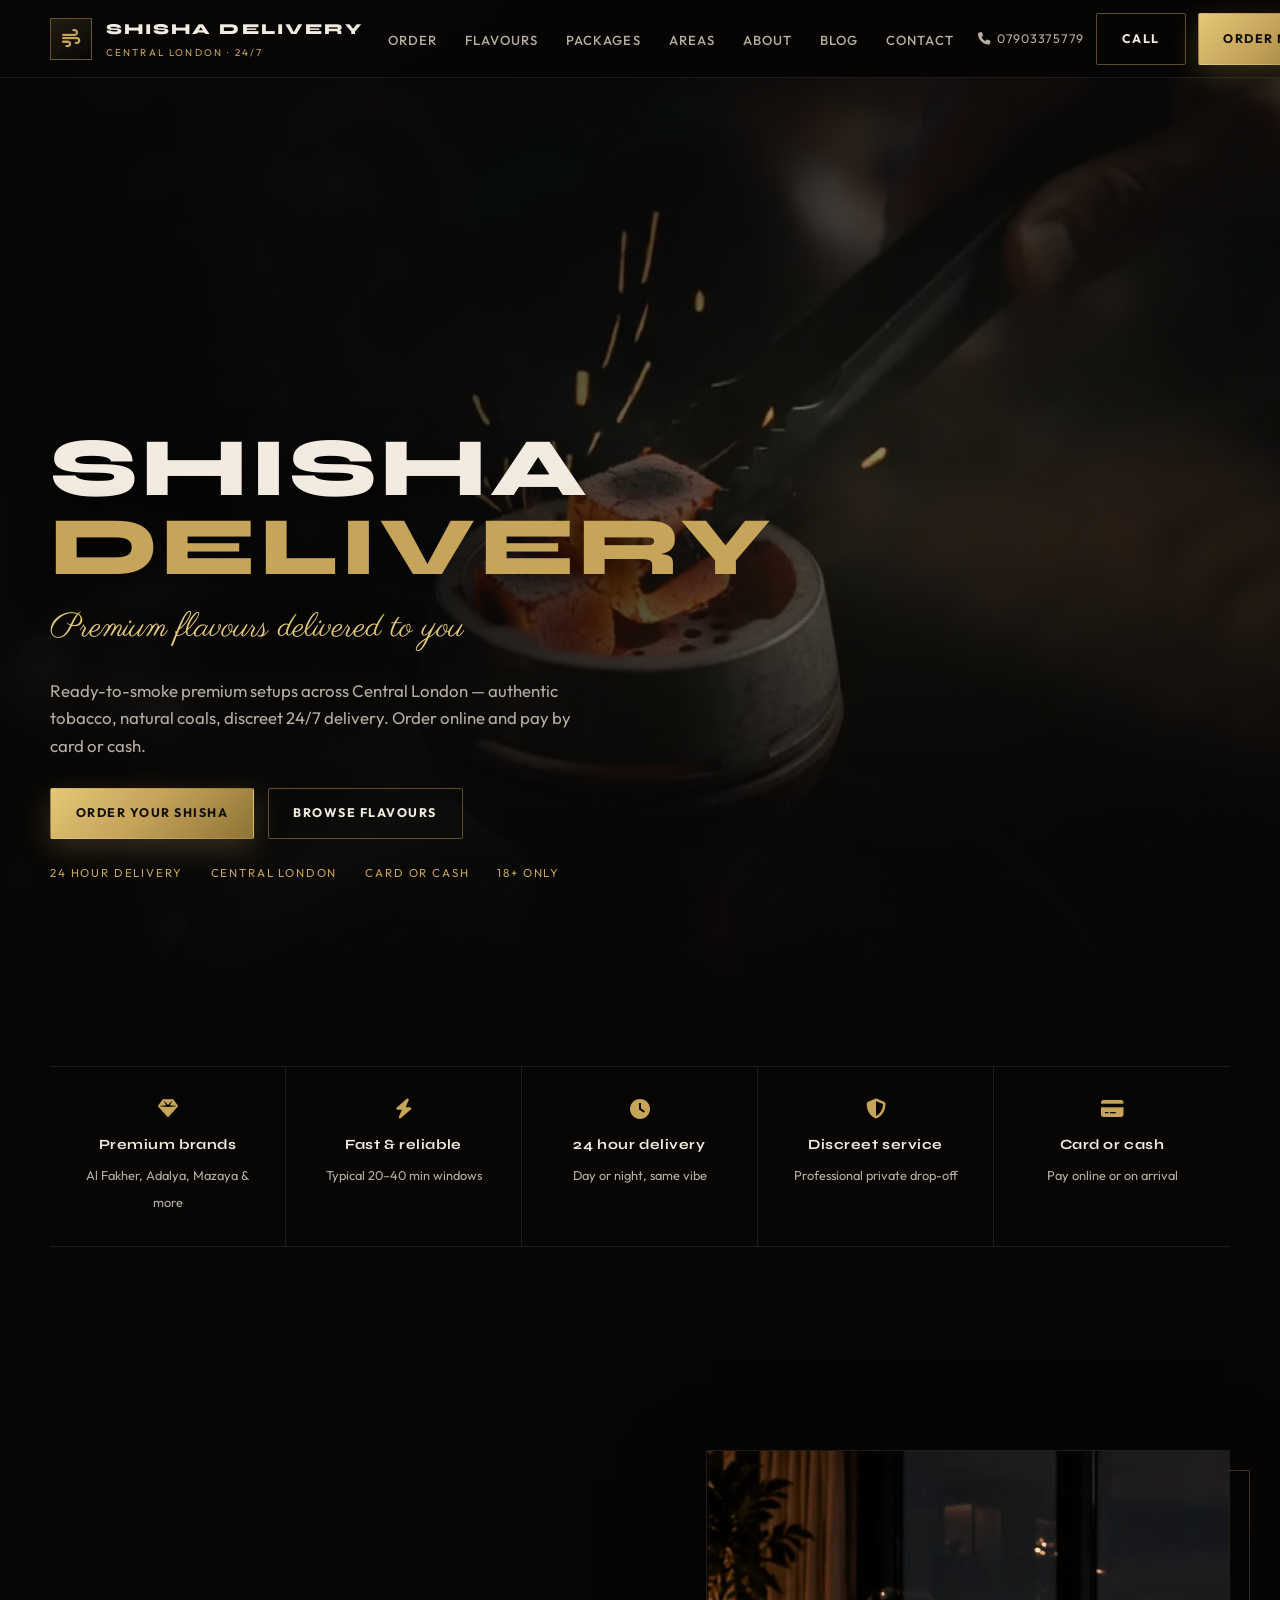
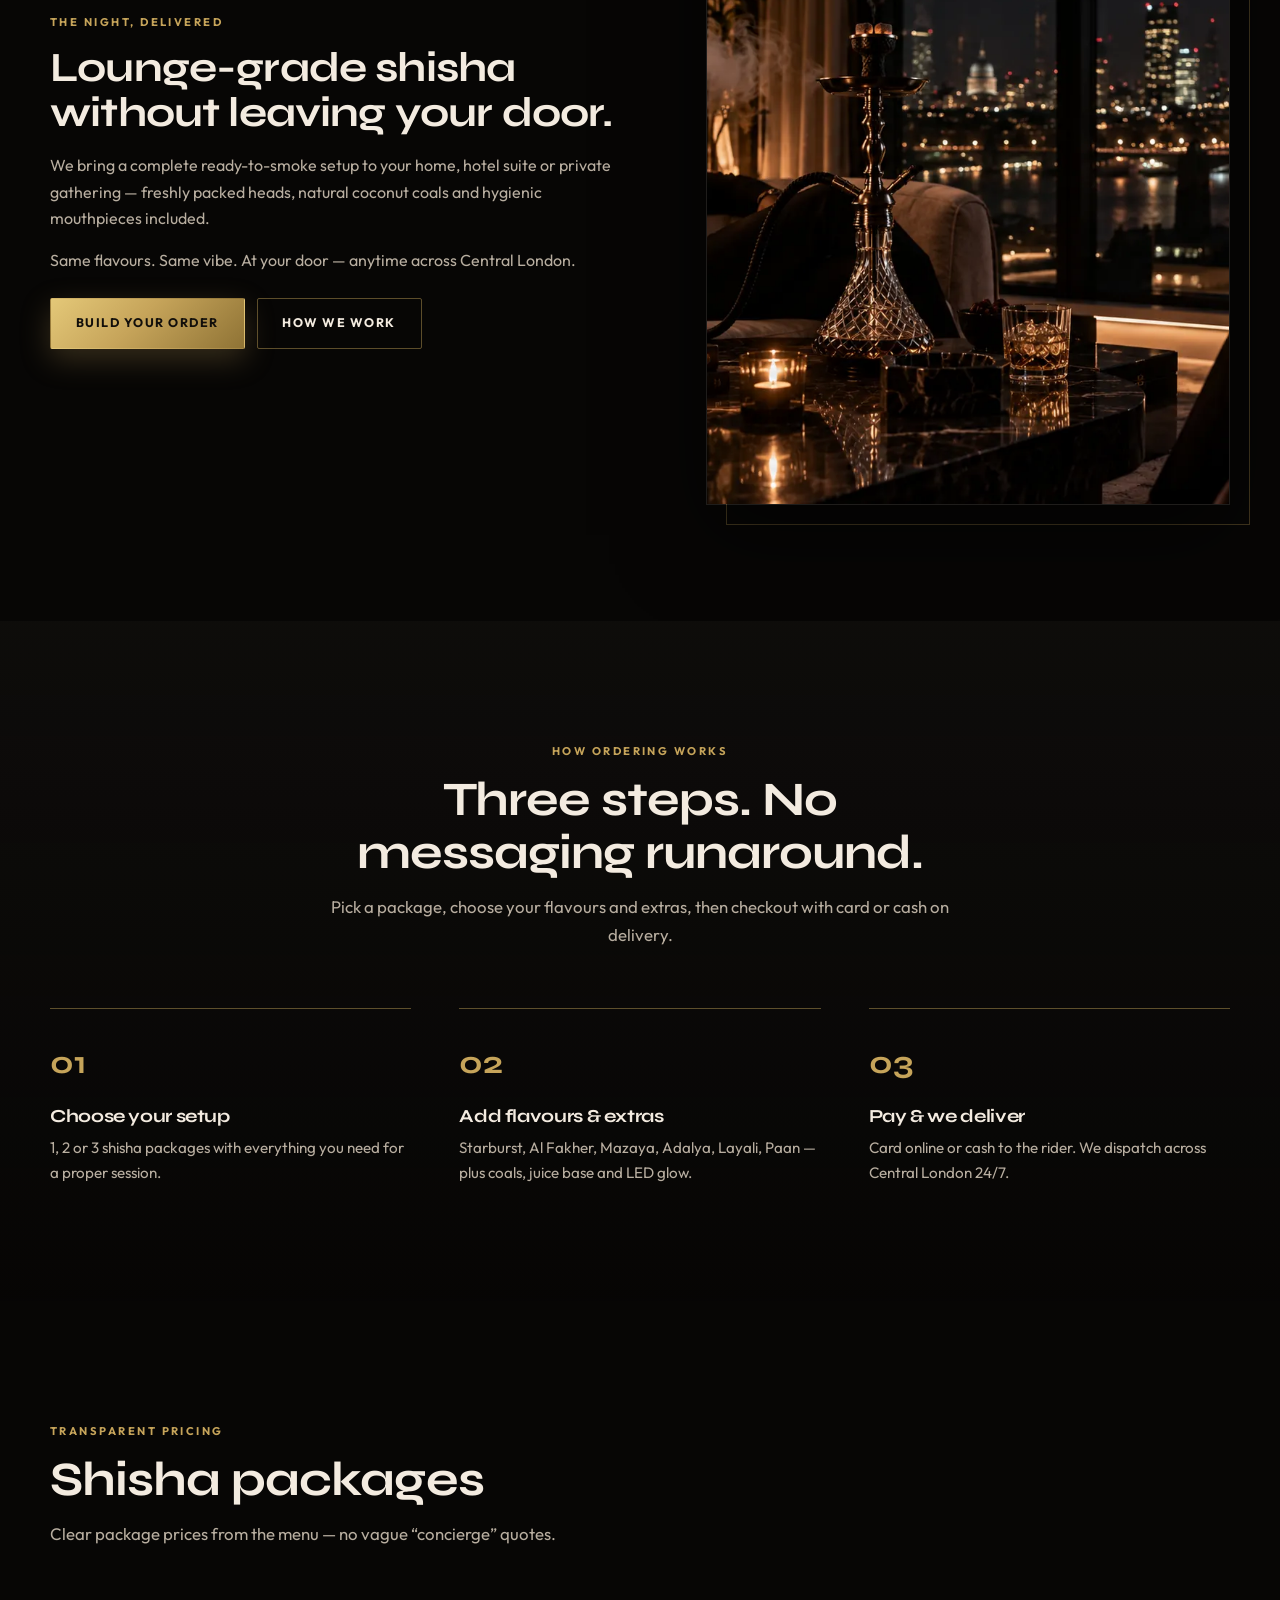
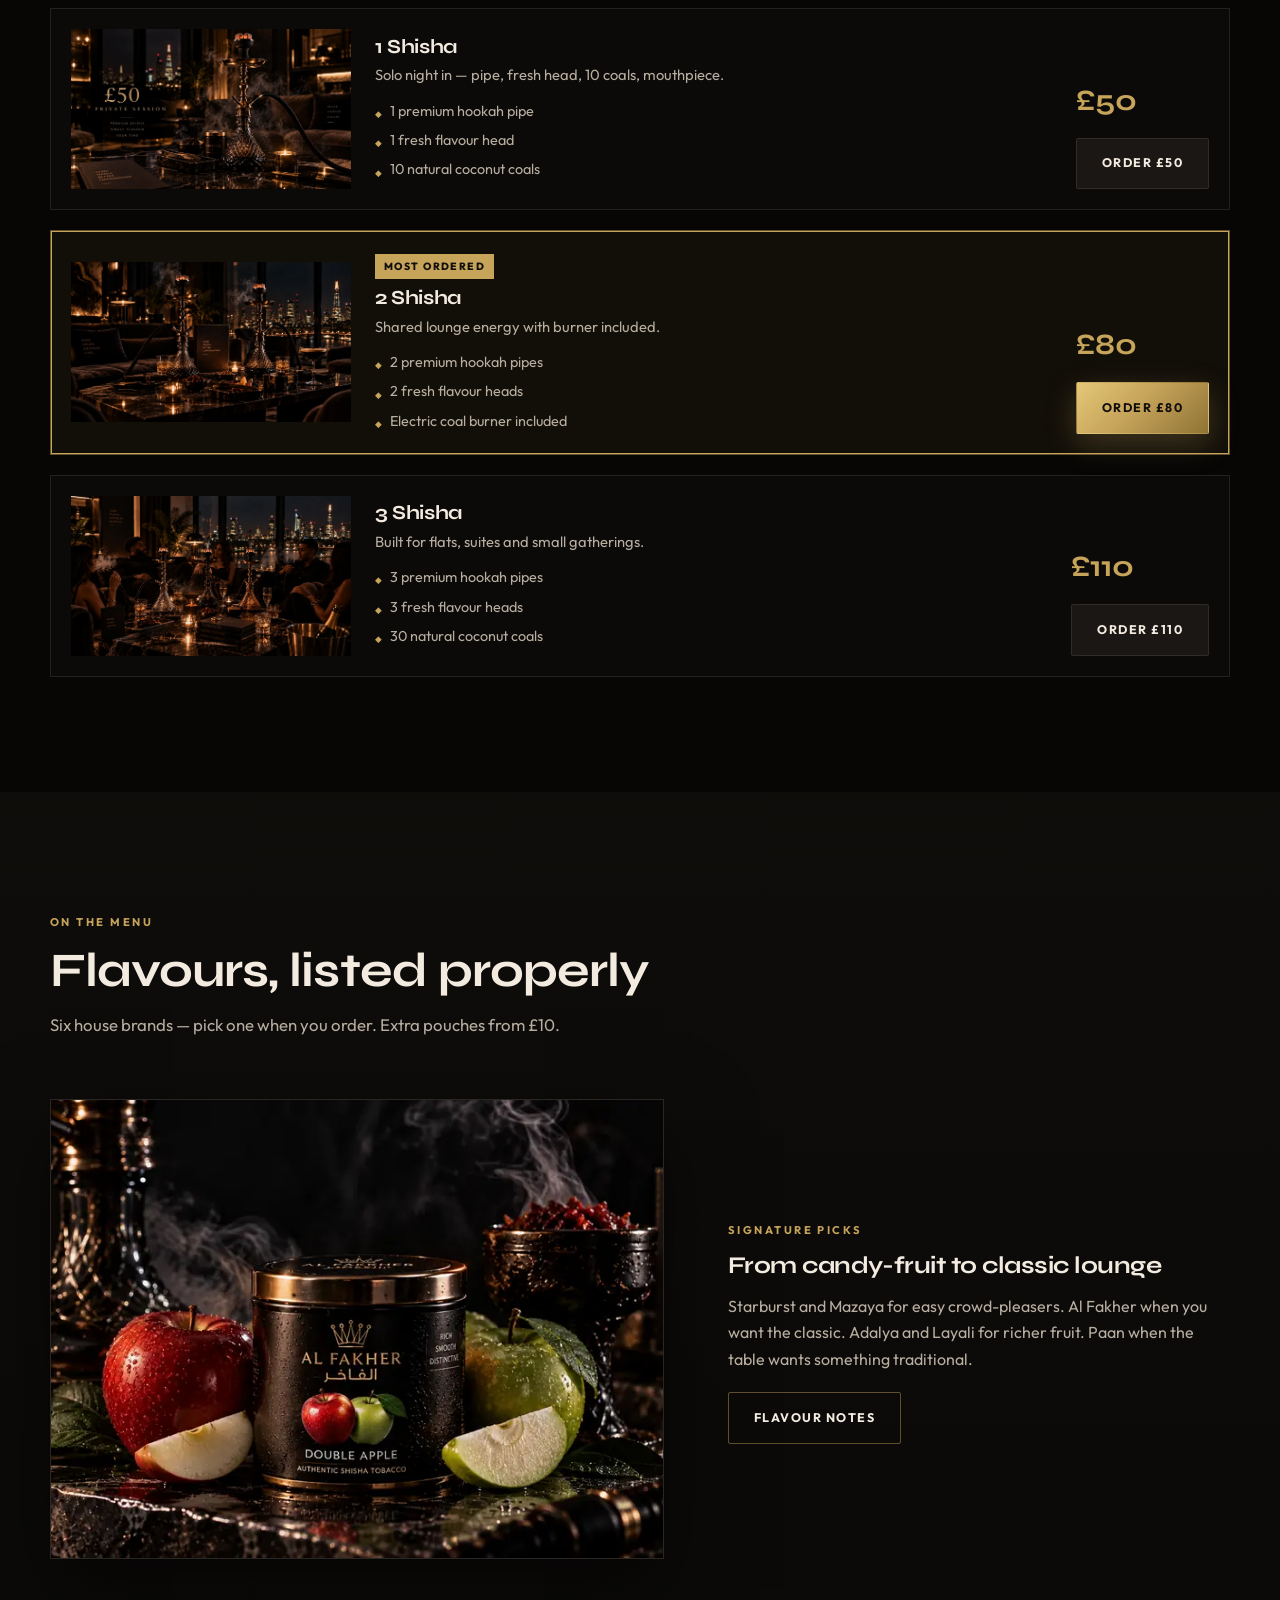
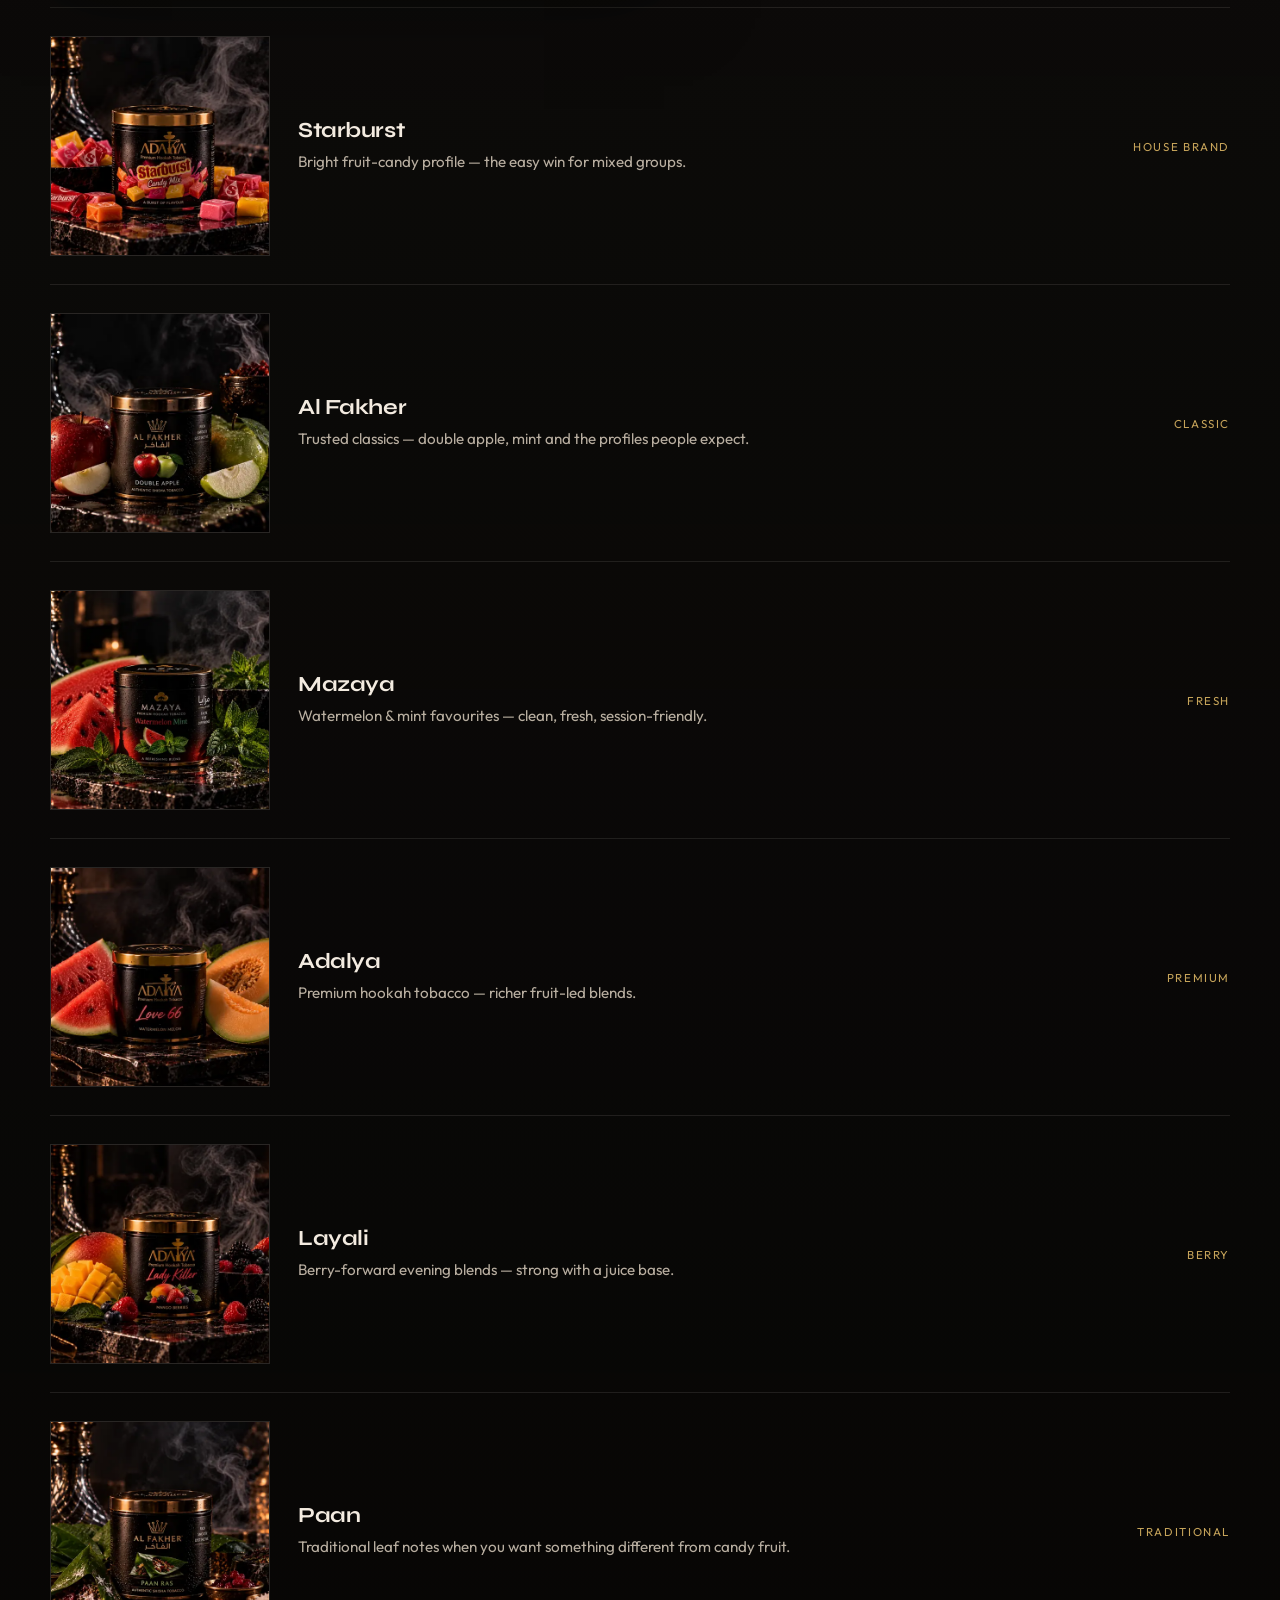
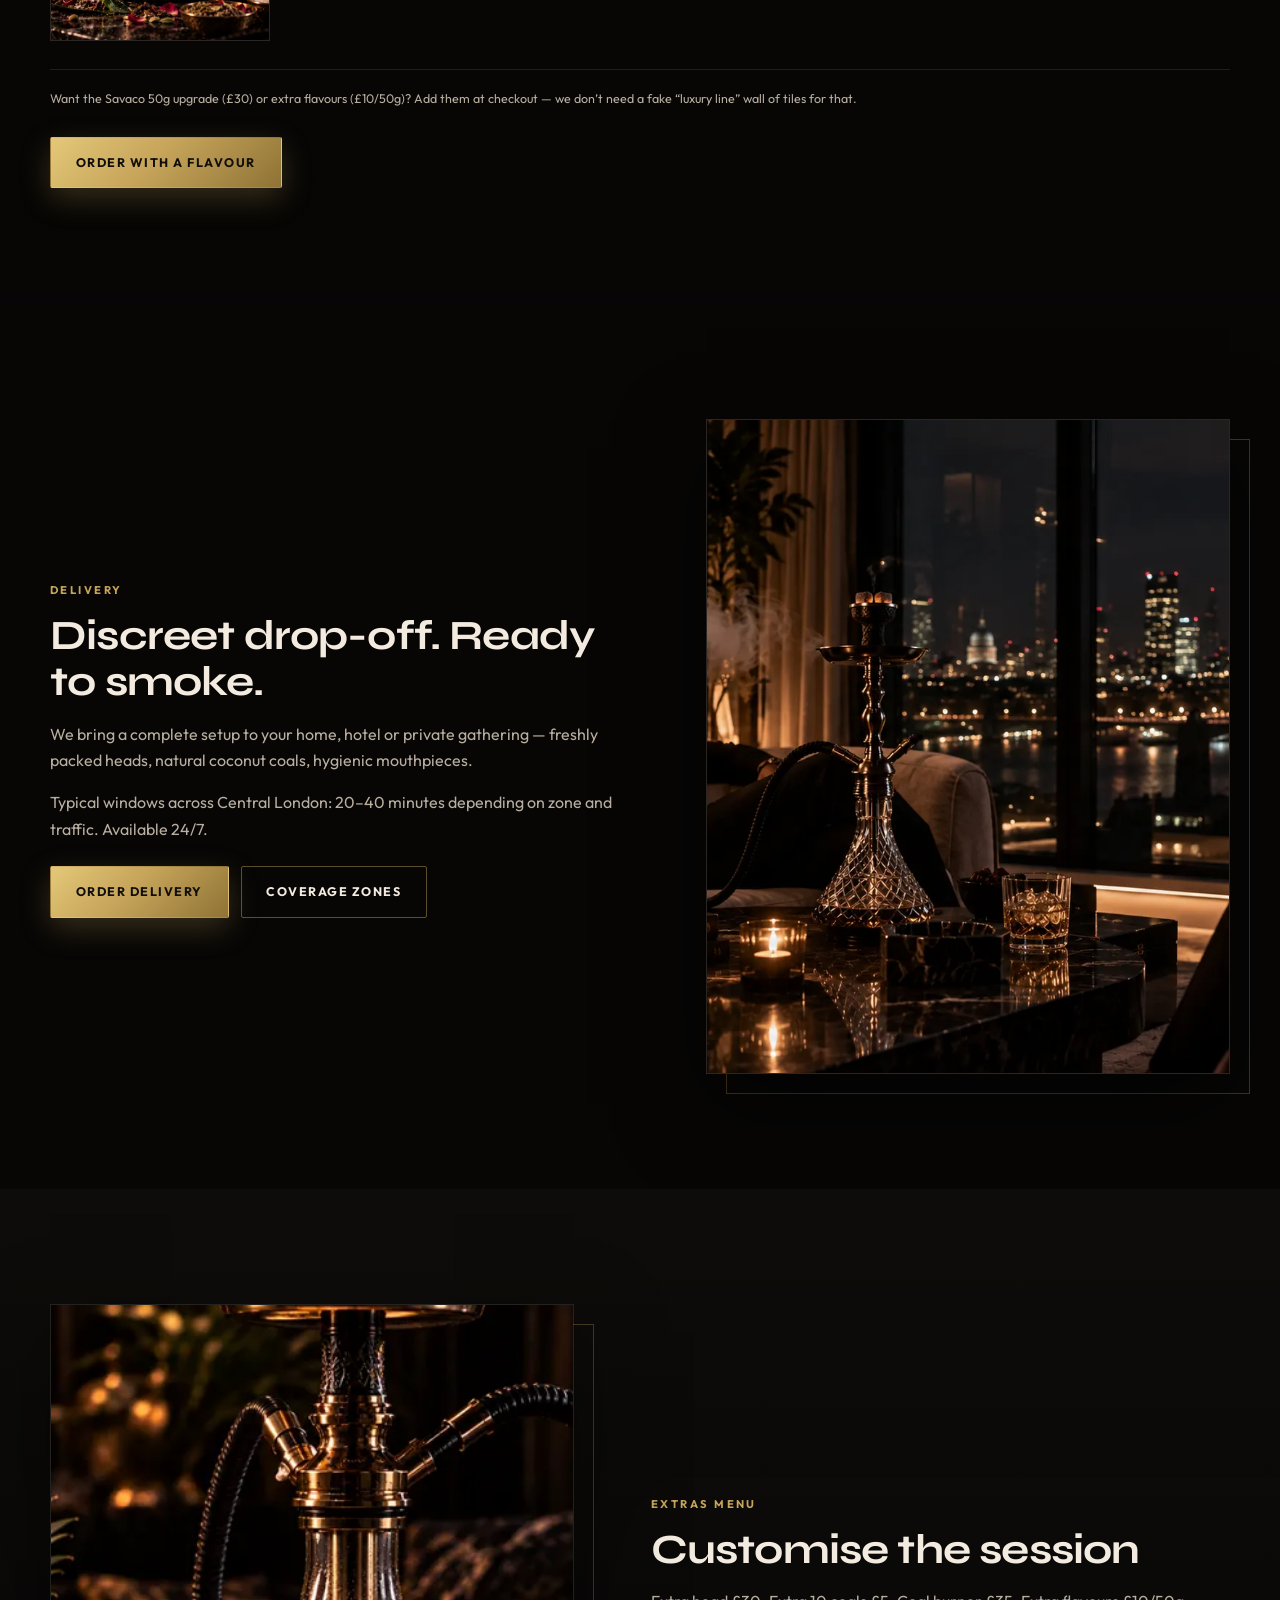
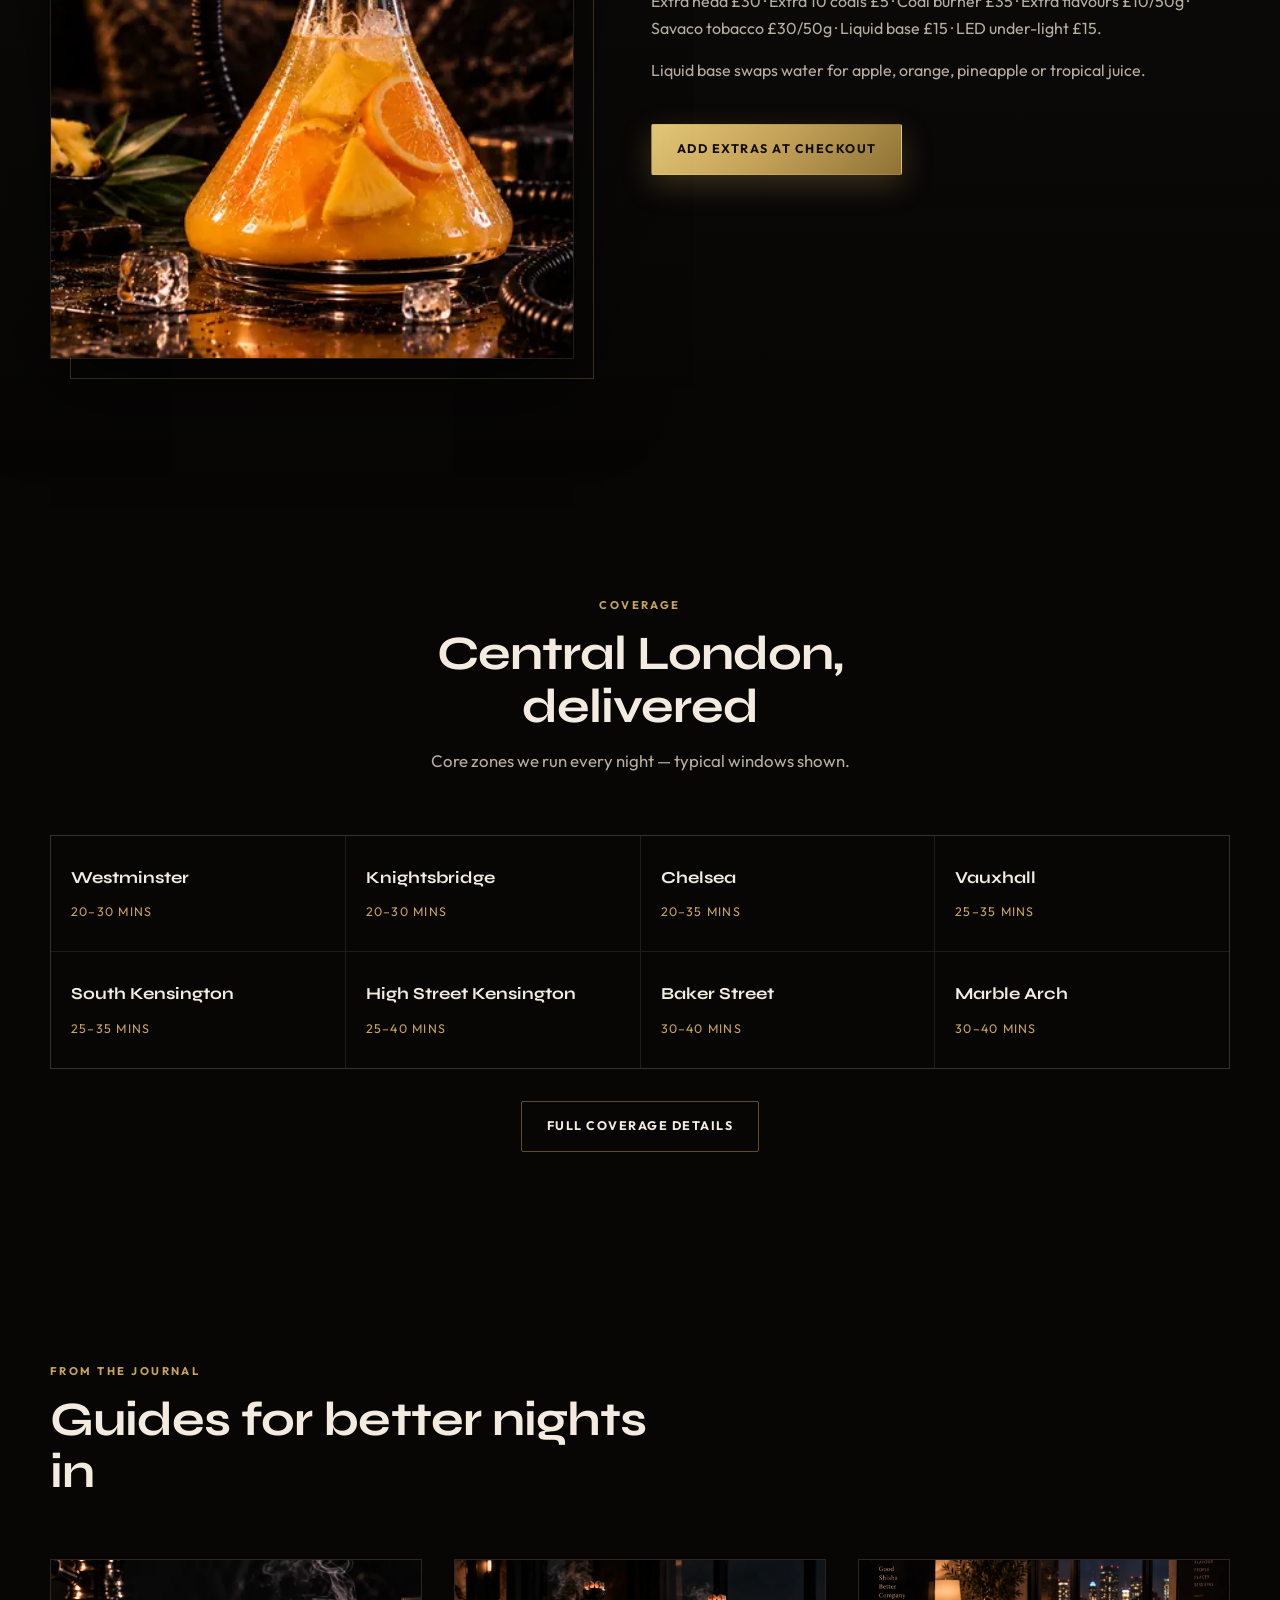
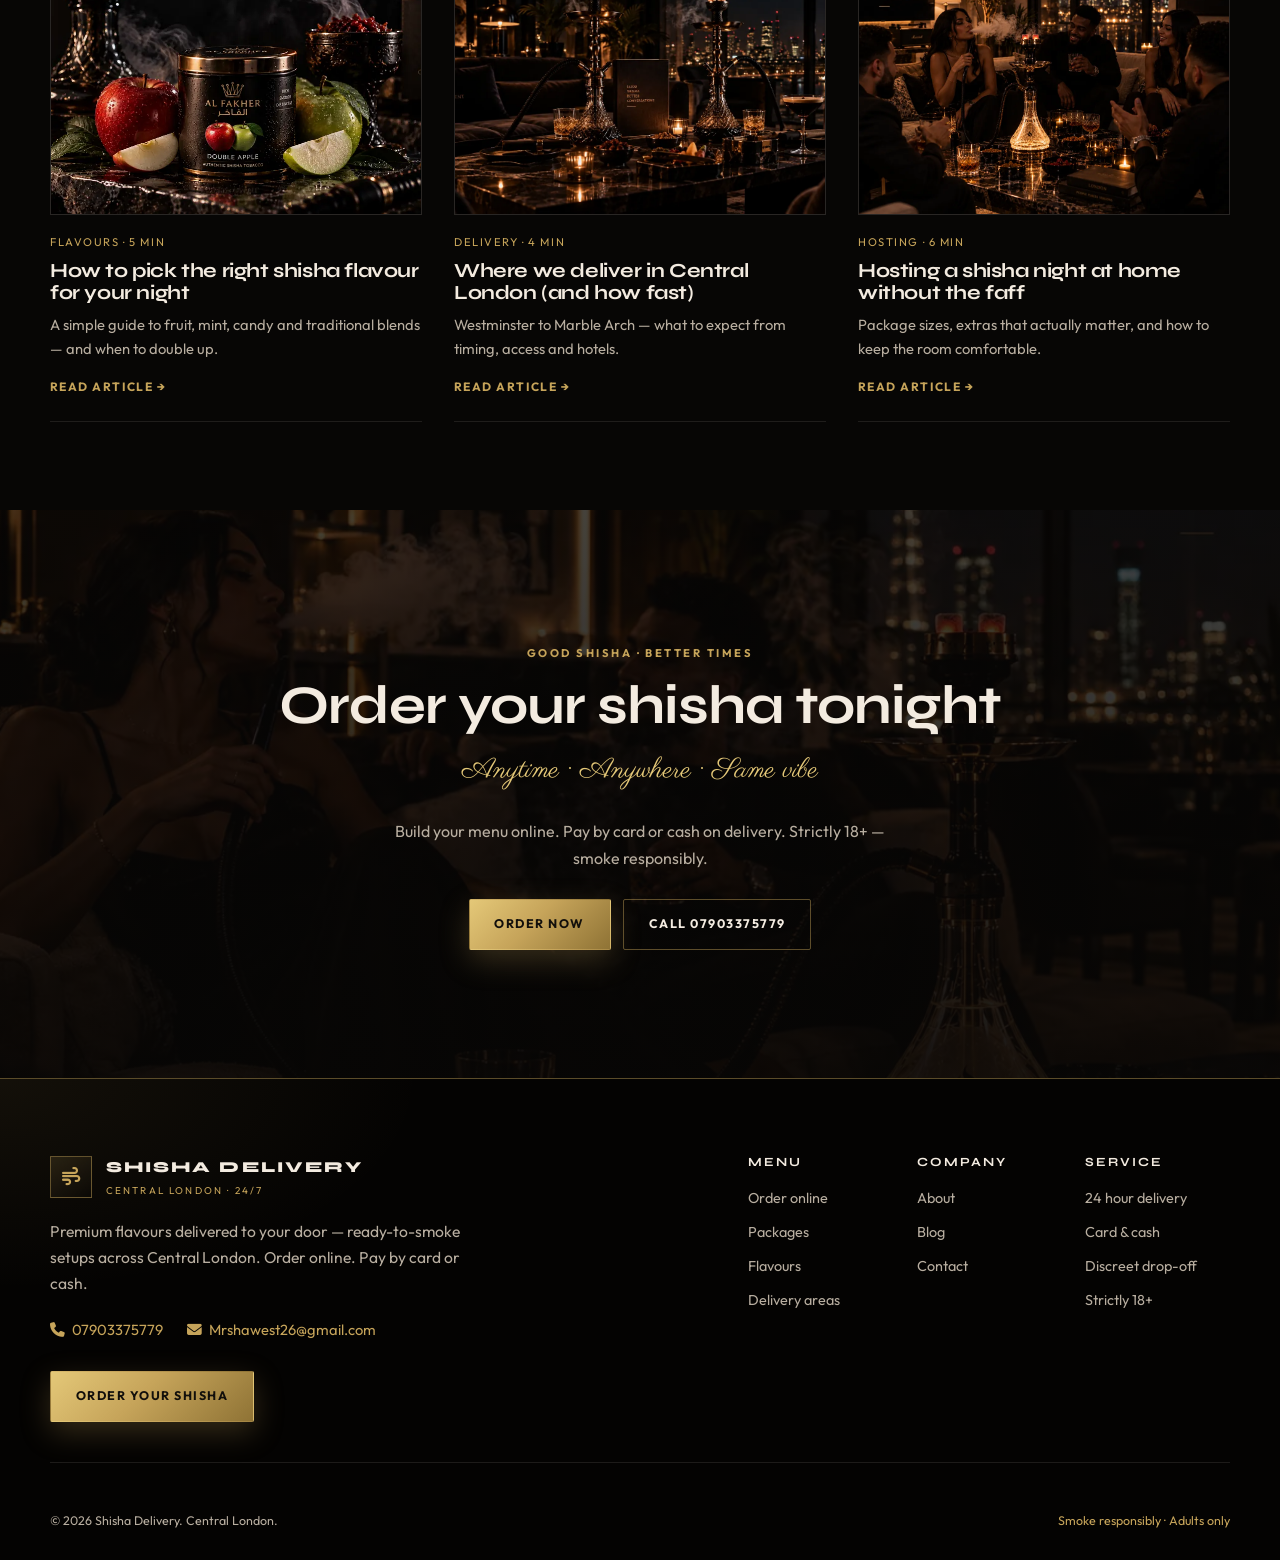
==== commit eb93903e: "Wire hero_video into homepage with cinematic treatment Pull videos from main, use optimized fast-sta" ====
--- a/index.html
+++ b/index.html
@@ -1,532 +1,402 @@
 <!DOCTYPE html>
-<html lang="en">
+<html lang="en-GB">
 <head>
-    <meta charset="UTF-8">
-    <meta name="viewport" content="width=device-width, initial-scale=1.0">
-    <title>Door To Door Shisha Delivery | Private Shisha Concierge Central London</title>
-    <link href="https://fonts.googleapis.com/css2?family=Cinzel:wght@600;700;800;900&family=Plus+Jakarta+Sans:wght@300;400;500;600;700&display=swap" rel="stylesheet">
-    <link rel="stylesheet" href="https://cdnjs.cloudflare.com/ajax/libs/font-awesome/6.4.0/css/all.min.css">
-    <link rel="stylesheet" href="style.css">
+  <meta charset="UTF-8">
+  <meta name="viewport" content="width=device-width, initial-scale=1.0">
+  <title>SHISHA DELIVERY | Premium Flavours Delivered Across Central London</title>
+  <meta name="description" content="24/7 premium shisha delivery in Central London. Order online — pay by card or cash on delivery. Westminster, Knightsbridge, Chelsea and more.">
+  <link rel="preconnect" href="https://fonts.googleapis.com">
+  <link rel="preconnect" href="https://fonts.gstatic.com" crossorigin>
+  <link href="https://fonts.googleapis.com/css2?family=Outfit:wght@300;400;500;600;700&family=Parisienne&family=Syne:wght@600;700;800&display=swap" rel="stylesheet">
+  <link rel="stylesheet" href="https://cdnjs.cloudflare.com/ajax/libs/font-awesome/6.5.0/css/all.min.css">
+  <link rel="stylesheet" href="style.css">
+  <link rel="preload" href="assets/videos/hero_video_web.mp4" as="video" type="video/mp4">
 </head>
 <body>
-    <header>
-        <div class="nav-container">
-            <a href="index.html" class="logo">
-                <div class="logo-text">
-                    <h1>DOOR TO DOOR SHISHA DELIVERY</h1>
-                    <span>CENTRAL LONDON CONCIERGE</span>
-                </div>
-            </a>
-            <nav>
-                <ul>
-                    <li><a href="menu.html" class="">Flavours</a></li>
-                    <li><a href="packages.html" class="">Packages</a></li>
-                    <li><a href="about.html" class="">The Experience</a></li>
-                    <li><a href="areas.html" class="">Coverage</a></li>
-                    <li><a href="contact.html" class="">Contact</a></li>
-                </ul>
-            </nav>
-            <div class="nav-actions">
-                <a href="https://wa.me/447903375779" target="_blank" class="btn-outline"><i class="fa-brands fa-whatsapp"></i> WhatsApp Concierge</a>
-                <a href="tel:07903375779" class="btn-concierge"><i class="fa-solid fa-phone"></i> 07903375779</a>
-            </div>
-        </div>
-    </header>
-
-    <!-- SECTION 2 — HERO (H01.png) -->
-    <section class="hero">
-        <div class="hero-content">
-            <h1>PREMIUM SHISHA.<br><span>DELIVERED TO YOUR DOOR.</span></h1>
-            <p class="hero-p">Private shisha delivery across Central London. Premium pipes, authentic tobacco and a complete ready-to-smoke setup, delivered directly to your home, hotel or private event.</p>
-            
-            <div class="hero-actions">
-                <button onclick="openOrderModal('PRIVATE SESSION', 50)" class="btn-concierge">BOOK YOUR SHISHA</button>
-                <a href="https://wa.me/447903375779" target="_blank" class="btn-outline"><i class="fa-brands fa-whatsapp"></i> WHATSAPP CONCIERGE</a>
-            </div>
-
-            <div class="hero-trust">24/7 CENTRAL LONDON • 30–45 MIN DELIVERY</div>
-        </div>
-    </section>
-
-    <!-- SECTION 3 — PRIVATE SHISHA (H02.png) -->
-    <section style="background: #0B0D13;">
-        <div class="private-grid">
-            <div>
-                <span class="section-label">DISCREET & EXCLUSIVE</span>
-                <h2 style="font-size: 2.5rem; margin-bottom: 20px;">PRIVATE SHISHA, WITHOUT LEAVING HOME.</h2>
-                <p style="color: var(--text-muted); line-height: 1.8; margin-bottom: 25px;">We deliver a complete premium shisha experience directly to customers across Central London. Enjoy ready-to-smoke setups delivered to your home, private apartment, penthouse, hotel suite or intimate gathering.</p>
-                <button onclick="openOrderModal('PRIVATE SESSION', 50)" class="btn-outline">BOOK YOUR SHISHA</button>
-            </div>
-            <div class="private-img-wrap">
-                <img src="assets/images/shisha/hero/H02.png" alt="H02 Private Shisha">
-            </div>
-        </div>
-    </section>
-
-    <!-- SECTION 4 — HOW IT WORKS -->
-    <section>
-        <div class="section-title-wrap">
-            <span class="section-label">HOW IT WORKS</span>
-            <h2>SIMPLE THREE-STEP CONCIERGE</h2>
-        </div>
-
-        <div class="steps-grid">
-            <div class="step-card">
-                <span class="step-num">01</span>
-                <h3>CHOOSE YOUR FLAVOUR</h3>
-                <p>Select your package and preferred authentic flavour blend from our catalogue.</p>
-            </div>
-
-            <div class="step-card">
-                <span class="step-num">02</span>
-                <h3>WE DELIVER</h3>
-                <p>Your ready-to-smoke setup is delivered directly to your location in Central London.</p>
-            </div>
-
-            <div class="step-card">
-                <span class="step-num">03</span>
-                <h3>ENJOY YOUR SESSION</h3>
-                <p>Enjoy premium shisha in your own space with natural coals and sterile mouthpieces.</p>
-            </div>
-        </div>
-    </section>
-
-    <!-- SECTION 5 — PACKAGES (P01.png, P02.png, P03.png) -->
-    <section style="background: #0B0D13;">
-        <div class="section-title-wrap">
-            <span class="section-label">TRANSPARENT PRICING</span>
-            <h2>SHISHA PACKAGES</h2>
-        </div>
-
-        <div class="packages-grid">
-            <!-- P01 -->
-            <div class="pkg-card">
-                <img src="assets/images/shisha/packages/P01.png" class="pkg-card-img" alt="P01 Private Session">
-                <div class="pkg-card-body">
-                    <div>
-                        <h3 class="pkg-name">PRIVATE SESSION</h3>
-                        <div class="pkg-price">£50</div>
-                        <ul class="pkg-features">
-                            <li><i class="fa-solid fa-square"></i> 1 Premium Hookah Pipe</li>
-                            <li><i class="fa-solid fa-square"></i> 1 Fresh Flavour Head</li>
-                            <li><i class="fa-solid fa-square"></i> 10 Natural Coconut Coals</li>
-                            <li><i class="fa-solid fa-square"></i> Sealed Hygienic Mouthpiece</li>
-                        </ul>
-                    </div>
-                    <button onclick="openOrderModal('PRIVATE SESSION', 50)" class="btn-outline" style="width: 100%; justify-content: center;">BOOK £50 SESSION</button>
-                </div>
-            </div>
-
-            <!-- P02 (Highlight) -->
-            <div class="pkg-card highlight">
-                <span class="pkg-pop-tag">POPULAR</span>
-                <img src="assets/images/shisha/packages/P02.png" class="pkg-card-img" alt="P02 Double Session">
-                <div class="pkg-card-body">
-                    <div>
-                        <h3 class="pkg-name">DOUBLE SESSION</h3>
-                        <div class="pkg-price">£80</div>
-                        <ul class="pkg-features">
-                            <li><i class="fa-solid fa-square"></i> 2 Premium Hookah Pipes</li>
-                            <li><i class="fa-solid fa-square"></i> 2 Fresh Flavour Heads</li>
-                            <li><i class="fa-solid fa-square"></i> 20 Natural Coconut Coals</li>
-                            <li><i class="fa-solid fa-square"></i> Electric Coal Burner Included</li>
-                        </ul>
-                    </div>
-                    <button onclick="openOrderModal('DOUBLE SESSION', 80)" class="btn-concierge" style="width: 100%; justify-content: center;">BOOK £80 SESSION</button>
-                </div>
-            </div>
-
-            <!-- P03 -->
-            <div class="pkg-card">
-                <img src="assets/images/shisha/packages/P03.png" class="pkg-card-img" alt="P03 Group Session">
-                <div class="pkg-card-body">
-                    <div>
-                        <h3 class="pkg-name">GROUP SESSION</h3>
-                        <div class="pkg-price">£110</div>
-                        <ul class="pkg-features">
-                            <li><i class="fa-solid fa-square"></i> 3 Premium Hookah Pipes</li>
-                            <li><i class="fa-solid fa-square"></i> 3 Fresh Flavour Heads</li>
-                            <li><i class="fa-solid fa-square"></i> 30 Natural Coconut Coals</li>
-                            <li><i class="fa-solid fa-square"></i> Electric Coal Burner Included</li>
-                        </ul>
-                    </div>
-                    <button onclick="openOrderModal('GROUP SESSION', 110)" class="btn-outline" style="width: 100%; justify-content: center;">BOOK £110 SESSION</button>
-                </div>
-            </div>
-        </div>
-    </section>
-
-    <!-- SECTION 6 — FLAVOURS (F01.png - F08.png) -->
-    <section>
-        <div class="section-title-wrap">
-            <span class="section-label">AUTHENTIC SELECTION</span>
-            <h2>CHOOSE YOUR FLAVOUR</h2>
-        </div>
-
-        <div class="flavour-grid">
-            <div class="flavour-card" onclick="openOrderModal('PRIVATE SESSION', 50)">
-                <img src="assets/images/shisha/flavours/F01.png" class="flavour-img" alt="F01 Al Fakher Double Apple">
-                <div class="flavour-info">
-                    <h4>Al Fakher Double Apple</h4>
-                    <span>CLASSIC APPLE & ANISEED</span>
-                </div>
-            </div>
-
-            <div class="flavour-card" onclick="openOrderModal('PRIVATE SESSION', 50)">
-                <img src="assets/images/shisha/flavours/F02.png" class="flavour-img" alt="F02 Al Fakher Fresh Mint">
-                <div class="flavour-info">
-                    <h4>Al Fakher Fresh Mint</h4>
-                    <span>FRESH MINT LEAVES</span>
-                </div>
-            </div>
-
-            <div class="flavour-card" onclick="openOrderModal('PRIVATE SESSION', 50)">
-                <img src="assets/images/shisha/flavours/F03.png" class="flavour-img" alt="F03 Adalya Love 66">
-                <div class="flavour-info">
-                    <h4>Adalya Love 66</h4>
-                    <span>WATERMELON & MELON</span>
-                </div>
-            </div>
-
-            <div class="flavour-card" onclick="openOrderModal('PRIVATE SESSION', 50)">
-                <img src="assets/images/shisha/flavours/F04.png" class="flavour-img" alt="F04 Adalya Lady Killer">
-                <div class="flavour-info">
-                    <h4>Adalya Lady Killer</h4>
-                    <span>MANGO, BERRIES & MINT</span>
-                </div>
-            </div>
-
-            <div class="flavour-card" onclick="openOrderModal('PRIVATE SESSION', 50)">
-                <img src="assets/images/shisha/flavours/F05.png" class="flavour-img" alt="F05 Mazaya Watermelon Mint">
-                <div class="flavour-info">
-                    <h4>Mazaya Watermelon Mint</h4>
-                    <span>WATERMELON & FRESH MINT</span>
-                </div>
-            </div>
-
-            <div class="flavour-card" onclick="openOrderModal('PRIVATE SESSION', 50)">
-                <img src="assets/images/shisha/flavours/F06.png" class="flavour-img" alt="F06 Paan Ras / Paan Mint">
-                <div class="flavour-info">
-                    <h4>Paan Ras / Paan Mint</h4>
-                    <span>FRESH BETEL LEAF</span>
-                </div>
-            </div>
-
-            <div class="flavour-card" onclick="openOrderModal('PRIVATE SESSION', 50)">
-                <img src="assets/images/shisha/flavours/F07.png" class="flavour-img" alt="F07 Starburst Candy Mix">
-                <div class="flavour-info">
-                    <h4>Starburst Candy Mix</h4>
-                    <span>GOURMET SWEET CANDY</span>
-                </div>
-            </div>
-
-            <div class="flavour-card" onclick="openOrderModal('PRIVATE SESSION', 50)">
-                <img src="assets/images/shisha/flavours/F08.png" class="flavour-img" alt="F08 Savaco Luxury Line">
-                <div class="flavour-info">
-                    <h4>Savaco Luxury Line</h4>
-                    <span>GOLDEN TOBACCO (+£30)</span>
-                </div>
-            </div>
-        </div>
-    </section>
-
-    <!-- SECTION 7 — DELIVERY EXPERIENCE (D01.png, D02.png, D03.png) -->
-    <section style="background: #0B0D13;">
-        <div class="section-title-wrap">
-            <span class="section-label">WHITE GLOVE CONCIERGE</span>
-            <h2>FROM OUR DOOR TO YOURS.</h2>
-        </div>
-
-        <div class="story-grid">
-            <div class="story-card">
-                <img src="assets/images/shisha/delivery/D01.png" class="story-img" alt="D01 Delivery Arrival">
-                <div class="story-body">
-                    <h4>01. DELIVERY</h4>
-                    <p>Discreet concierge driver arrival at your Central London home or hotel suite with leather equipment case.</p>
-                </div>
-            </div>
-
-            <div class="story-card">
-                <img src="assets/images/shisha/delivery/D02.png" class="story-img" alt="D02 Preparation">
-                <div class="story-body">
-                    <h4>02. PREPARATION</h4>
-                    <p>Close-up professional preparation of freshly packed tobacco head and hot coconut coals.</p>
-                </div>
-            </div>
-
-            <div class="story-card">
-                <img src="assets/images/shisha/delivery/D03.png" class="story-img" alt="D03 Ready To Enjoy">
-                <div class="story-body">
-                    <h4>03. READY TO ENJOY</h4>
-                    <p>Completed pristine shisha setup sitting ready in your penthouse lounge.</p>
-                </div>
-            </div>
-        </div>
-    </section>
-
-    <!-- SECTION 8 — OPTIONAL UPGRADES (U01.png - U04.png) -->
-    <section>
-        <div class="section-title-wrap">
-            <span class="section-label">CUSTOMISE YOUR SESSION</span>
-            <h2>OPTIONAL UPGRADES</h2>
-        </div>
-
-        <div class="upgrades-grid">
-            <div class="upgrade-card">
-                <img src="assets/images/shisha/upgrades/U01.png" class="upgrade-img" alt="U01 Fresh Fruit Head">
-                <div class="upgrade-body">
-                    <div class="upgrade-header">
-                        <h4>FRESH FRUIT HEAD</h4>
-                        <span class="upgrade-price">+£30</span>
-                    </div>
-                    <p>Carved fresh fruit bowl for longer sessions and an elevated presentation.</p>
-                </div>
-            </div>
-
-            <div class="upgrade-card">
-                <img src="assets/images/shisha/upgrades/U02.png" class="upgrade-img" alt="U02 Electric Coal Burner">
-                <div class="upgrade-body">
-                    <div class="upgrade-header">
-                        <h4>ELECTRIC COAL BURNER</h4>
-                        <span class="upgrade-price">+£35</span>
-                    </div>
-                    <p>High-speed electric burner for convenient coal preparation.</p>
-                </div>
-            </div>
-
-            <div class="upgrade-card">
-                <img src="assets/images/shisha/upgrades/U03.png" class="upgrade-img" alt="U03 Chilled Juice Base">
-                <div class="upgrade-body">
-                    <div class="upgrade-header">
-                        <h4>CHILLED JUICE BASE</h4>
-                        <span class="upgrade-price">+£15</span>
-                    </div>
-                    <p>Replace the standard water base with chilled apple, orange or pineapple juice.</p>
-                </div>
-            </div>
-
-            <div class="upgrade-card">
-                <img src="assets/images/shisha/upgrades/U04.png" class="upgrade-img" alt="U04 Under-Shisha LED Base">
-                <div class="upgrade-body">
-                    <div class="upgrade-header">
-                        <h4>UNDER-SHISHA LED BASE</h4>
-                        <span class="upgrade-price">+£15</span>
-                    </div>
-                    <p>Subtle illuminated base for a more atmospheric setup.</p>
-                </div>
-            </div>
-        </div>
-    </section>
-
-    <!-- SECTION 9 — PRIVATE EXPERIENCE (E01.png, E02.png, E03.png) -->
-    <section style="background: #0B0D13;">
-        <div class="section-title-wrap">
-            <span class="section-label">PRIVATE RESIDENCE POSITIONING</span>
-            <h2>YOUR SPACE. YOUR SHISHA.</h2>
-        </div>
-
-        <div class="exp-grid">
-            <div class="exp-card">
-                <img src="assets/images/shisha/experience/E01.png" class="exp-img" alt="E01 Single Private Experience">
-                <div class="exp-body">
-                    <h4>PRIVATE APARTMENT</h4>
-                    <p>Solo evening relaxation in your penthouse residence.</p>
-                </div>
-            </div>
-
-            <div class="exp-card">
-                <img src="assets/images/shisha/experience/E02.png" class="exp-img" alt="E02 Two Person Experience">
-                <div class="exp-body">
-                    <h4>HOTEL SUITE</h4>
-                    <p>Intimate two-person session in luxury London accommodations.</p>
-                </div>
-            </div>
-
-            <div class="exp-card">
-                <img src="assets/images/shisha/experience/E03.png" class="exp-img" alt="E03 Group Private Experience">
-                <div class="exp-body">
-                    <h4>PRIVATE GATHERING</h4>
-                    <p>Small group evening in a private residence lounge.</p>
-                </div>
-            </div>
-        </div>
-    </section>
-
-    <!-- SECTION — VIDEO SHOWCASE -->
-    <section style="background: #060709; padding: 100px 6%; text-align: center;">
-        <div class="section-title-wrap" style="margin-bottom: 45px;">
-            <span class="section-label">EXCLUSIVE VISUAL EXPERIENCE</span>
-            <h2 style="font-size: 2.8rem;">DOOR TO DOOR SHISHA IN MOTION</h2>
-            <p style="color: var(--text-muted); max-width: 650px; margin: 15px auto 0; font-size: 1rem;">Experience the luxury, precision, and ambiance of Central London's premier private shisha concierge.</p>
-        </div>
-        <div style="max-width: 1050px; margin: 0 auto; border-radius: 6px; overflow: hidden; border: 1px solid var(--border-gold); box-shadow: var(--shadow-luxury); position: relative; background: #000;">
-            <video autoplay loop muted playsinline controls poster="assets/images/shisha/hero/H01.png" style="width: 100%; display: block; max-height: 580px; object-fit: cover;">
-                <source src="assets/videos/gemini_generated_video_5cb81314.mp4" type="video/mp4">
-                <source src="assets/videos/hero_video.mp4" type="video/mp4">
-                Your browser does not support the video tag.
-            </video>
-        </div>
-    </section>
-
-    <!-- SECTION 10 — CENTRAL LONDON COVERAGE -->
-    <section>
-        <div class="section-title-wrap">
-            <span class="section-label">DISPATCH FLEET</span>
-            <h2>CENTRAL LONDON, DELIVERED.</h2>
-        </div>
-
-        <div class="coverage-grid">
-            <div class="coverage-item"><strong>Westminster</strong><span>20 – 30 MINS</span></div>
-            <div class="coverage-item"><strong>Knightsbridge</strong><span>20 – 30 MINS</span></div>
-            <div class="coverage-item"><strong>Chelsea</strong><span>20 – 35 MINS</span></div>
-            <div class="coverage-item"><strong>Vauxhall</strong><span>25 – 35 MINS</span></div>
-            <div class="coverage-item"><strong>South Kensington</strong><span>25 – 35 MINS</span></div>
-            <div class="coverage-item"><strong>High Street Kensington</strong><span>25 – 40 MINS</span></div>
-            <div class="coverage-item"><strong>Baker Street</strong><span>30 – 40 MINS</span></div>
-            <div class="coverage-item"><strong>Marble Arch</strong><span>30 – 40 MINS</span></div>
-        </div>
-    </section>
-
-    <!-- SECTION 11 — 24/7 SERVICE -->
-    <section style="background: #0B0D13;">
-        <div style="max-width: 800px; margin: 0 auto; text-align: center; background: var(--bg-card); border: 1px solid var(--border-gold); padding: 55px 40px; border-radius: 4px;">
-            <span class="section-label">ROUND THE CLOCK</span>
-            <h2 style="font-size: 2.2rem; margin-bottom: 20px;">AVAILABLE 24/7.</h2>
-            <p style="color: var(--text-muted); font-size: 1.1rem; margin-bottom: 30px;">Whether you're hosting at home, staying in a hotel or arranging a private gathering, our Central London delivery service operates around the clock.</p>
-            <a href="tel:07903375779" class="btn-concierge"><i class="fa-solid fa-phone"></i> CALL 07903375779</a>
-        </div>
-    </section>
-
-    <!-- SECTION 12 — FINAL CTA (D03.png) -->
-    <section class="cta-section">
-        <div style="max-width: 800px; margin: 0 auto;">
-            <h2 style="font-size: 3.8rem; line-height: 1.1; margin-bottom: 30px;">YOUR SHISHA.<br><span>YOUR SPACE. YOUR NIGHT.</span></h2>
-            
-            <div style="display: flex; justify-content: center; gap: 20px; flex-wrap: wrap; margin-bottom: 35px;">
-                <button onclick="openOrderModal('PRIVATE SESSION', 50)" class="btn-concierge" style="padding: 18px 40px;">BOOK YOUR SHISHA</button>
-                <a href="https://wa.me/447903375779" target="_blank" class="btn-outline" style="padding: 18px 40px;"><i class="fa-brands fa-whatsapp"></i> WHATSAPP CONCIERGE</a>
-            </div>
-
-            <p style="font-size: 1.3rem; color: var(--gold); font-family: 'Cinzel', serif; font-weight: 700;">DIRECT HOTLINE: 07903375779</p>
-        </div>
-    </section>
-
-    <footer>
-        <div class="footer-grid">
-            <div class="footer-col">
-                <div class="logo-text" style="margin-bottom: 20px;">
-                    <h1 style="color: #FFF; font-size: 1.2rem; letter-spacing: 2px;">DOOR TO DOOR SHISHA DELIVERY</h1>
-                    <span style="color: var(--gold); font-size: 0.65rem; letter-spacing: 3px;">CENTRAL LONDON CONCIERGE</span>
-                </div>
-                <p style="font-size: 0.9rem; margin-bottom: 20px; line-height: 1.7;">Private shisha delivery across Central London. Delivering ready-to-smoke luxury setups directly to your home, hotel suite or private residence.</p>
-                <p><strong style="color: #FFF;">Direct Concierge Line:</strong> <a href="tel:07903375779" style="color: var(--gold); text-decoration: none;">07903375779</a></p>
-                <p><strong style="color: #FFF;">Email:</strong> Mrshawest26@gmail.com</p>
-            </div>
-
-            <div class="footer-col">
-                <h4>Navigation</h4>
-                <ul>
-                    <li><a href="index.html">Home</a></li>
-                    <li><a href="menu.html">Choose Flavour</a></li>
-                    <li><a href="packages.html">Shisha Packages</a></li>
-                    <li><a href="about.html">The Experience</a></li>
-                    <li><a href="areas.html">Central London Coverage</a></li>
-                    <li><a href="contact.html">Contact Concierge</a></li>
-                </ul>
-            </div>
-
-            <div class="footer-col">
-                <h4>Coverage Zones</h4>
-                <ul>
-                    <li>Westminster</li>
-                    <li>Knightsbridge</li>
-                    <li>Chelsea</li>
-                    <li>Vauxhall</li>
-                    <li>South Kensington</li>
-                    <li>High Street Kensington</li>
-                    <li>Baker Street & Marble Arch</li>
-                </ul>
-            </div>
-
-            <div class="footer-col">
-                <h4>Private Booking</h4>
-                <p style="font-size: 0.9rem; margin-bottom: 15px;">24/7 Service operating around the clock in Central London.</p>
-                <button onclick="openOrderModal('PRIVATE SESSION', 50)" class="btn-concierge" style="width: 100%; justify-content: center;">BOOK YOUR SHISHA</button>
-            </div>
-        </div>
-
-        <div style="text-align: center; border-top: 1px solid var(--border-subtle); padding-top: 25px; font-size: 0.8rem; color: var(--text-muted);">
-            <p>&copy; 2026 Door To Door Shisha Delivery. All Rights Reserved. | Strictly 18+ Adults Only. | 24/7 Hotline: 07903375779</p>
-        </div>
-    </footer>
-
-    <!-- ORDER CONCIERGE MODAL -->
-    <div id="orderModal" class="config-modal">
-        <div class="config-modal-content">
-            <span class="close-modal" onclick="closeOrderModal()">&times;</span>
-            <span class="section-label">Private Concierge Order</span>
-            <h2 style="font-size: 1.8rem; margin-bottom: 25px;">Complete Your Booking</h2>
-            
-            <div style="background: var(--bg-card); padding: 25px; border: 1px solid var(--border-subtle); border-radius: 4px; margin-bottom: 25px;">
-                <div style="display: flex; justify-content: space-between; margin-bottom: 10px;">
-                    <span style="color: var(--text-muted);">Selected Package:</span>
-                    <strong id="modal-pkg" style="color: var(--gold);">PRIVATE SESSION (£50)</strong>
-                </div>
-                <div style="display: flex; justify-content: space-between; margin-bottom: 10px;">
-                    <span style="color: var(--text-muted);">Selected Flavour:</span>
-                    <strong id="modal-flavour" style="color: #FFF;">Al Fakher Double Apple</strong>
-                </div>
-                <div style="display: flex; justify-content: space-between; margin-bottom: 15px;">
-                    <span style="color: var(--text-muted);">Upgrades:</span>
-                    <strong id="modal-addons" style="color: #FFF;">None</strong>
-                </div>
-                <div style="display: flex; justify-content: space-between; border-top: 1px solid var(--border-subtle); padding-top: 15px;">
-                    <span style="font-size: 1.1rem; color: #FFF; font-weight: 700;">Total Payable:</span>
-                    <span style="font-size: 1.8rem; font-family: 'Cinzel', serif; color: var(--gold); font-weight: 700;" id="modal-total">£50</span>
-                </div>
-            </div>
-
-            <div style="margin-bottom: 25px;">
-                <label style="display: block; font-size: 0.85rem; color: var(--gold); letter-spacing: 1px; margin-bottom: 8px; font-weight: 600;">SELECT YOUR FLAVOUR</label>
-                <select onchange="selectFlavour(this.value)" style="width: 100%; padding: 12px; background: var(--bg-card); border: 1px solid var(--border-subtle); color: #FFF; border-radius: 2px; margin-bottom: 15px;">
-                    <option value="Al Fakher Double Apple">Al Fakher Double Apple (Red & Green Apples)</option>
-                    <option value="Al Fakher Fresh Mint">Al Fakher Fresh Mint</option>
-                    <option value="Adalya Love 66">Adalya Love 66 (Watermelon, Melon & Mint)</option>
-                    <option value="Adalya Lady Killer">Adalya Lady Killer (Mango, Melon, Berries & Mint)</option>
-                    <option value="Mazaya Watermelon Mint">Mazaya Watermelon Mint</option>
-                    <option value="Paan Ras / Paan Mint">Paan Ras / Paan Mint (Betel Leaf)</option>
-                    <option value="Starburst Candy Mix">Starburst Candy Mix</option>
-                    <option value="Savaco Luxury Line (£30/50g)">Savaco Luxury Line (+£30)</option>
-                </select>
-
-                <label style="display: block; font-size: 0.85rem; color: var(--gold); letter-spacing: 1px; margin-bottom: 8px; font-weight: 600;">OPTIONAL UPGRADES</label>
-                <div style="display: grid; grid-template-columns: 1fr 1fr; gap: 10px; margin-bottom: 20px;">
-                    <label style="font-size: 0.85rem; color: var(--text-muted); cursor: pointer;"><input type="checkbox" onchange="toggleUpgrade('Fresh Fruit Head', 30, this)"> Fresh Fruit Head (+£30)</label>
-                    <label style="font-size: 0.85rem; color: var(--text-muted); cursor: pointer;"><input type="checkbox" onchange="toggleUpgrade('Electric Coal Burner', 35, this)"> Electric Coal Burner (+£35)</label>
-                    <label style="font-size: 0.85rem; color: var(--text-muted); cursor: pointer;"><input type="checkbox" onchange="toggleUpgrade('Chilled Juice Base', 15, this)"> Chilled Juice Base (+£15)</label>
-                    <label style="font-size: 0.85rem; color: var(--text-muted); cursor: pointer;"><input type="checkbox" onchange="toggleUpgrade('Under-Shisha LED Base', 15, this)"> Under-Shisha LED (+£15)</label>
-                </div>
-
-                <label style="display: block; font-size: 0.85rem; color: var(--gold); letter-spacing: 1px; margin-bottom: 8px; font-weight: 600;">DELIVERY DETAILS</label>
-                <input type="text" id="cust-name" placeholder="Full Name" style="width: 100%; padding: 12px; background: var(--bg-card); border: 1px solid var(--border-subtle); color: #FFF; border-radius: 2px; margin-bottom: 10px;">
-                <select id="cust-area" style="width: 100%; padding: 12px; background: var(--bg-card); border: 1px solid var(--border-subtle); color: #FFF; border-radius: 2px; margin-bottom: 10px;">
-                    <option>Westminster</option>
-                    <option>Knightsbridge</option>
-                    <option>Chelsea</option>
-                    <option>Vauxhall</option>
-                    <option>South Kensington</option>
-                    <option>High Street Kensington</option>
-                    <option>Baker Street</option>
-                    <option>Marble Arch</option>
-                </select>
-                <input type="tel" id="cust-phone" placeholder="Contact Phone Number" style="width: 100%; padding: 12px; background: var(--bg-card); border: 1px solid var(--border-subtle); color: #FFF; border-radius: 2px;">
-            </div>
-
-            <button onclick="dispatchWhatsAppOrder()" class="btn-concierge" style="width: 100%; justify-content: center; padding: 16px;"><i class="fa-brands fa-whatsapp"></i> CONFIRM BOOKING VIA WHATSAPP</button>
-            <p style="font-size: 0.8rem; text-align: center; color: var(--text-muted); margin-top: 12px;">Or call concierge directly: <a href="tel:07903375779" style="color: var(--gold);">07903375779</a></p>
-        </div>
-    </div>
-
-    <script src="script.js"></script>
+  <header class="site-header">
+    <div class="container nav-bar">
+      <a class="brand" href="index.html">
+        <div class="brand-mark" aria-hidden="true"><i class="fa-solid fa-wind"></i></div>
+        <div class="brand-copy">
+          <strong>Shisha Delivery</strong>
+          <span>Central London · 24/7</span>
+        </div>
+      </a>
+      <button class="nav-toggle" type="button" aria-label="Open menu" aria-expanded="false"><span></span></button>
+      <ul class="nav-links">
+        <li><a href="order.html">Order</a></li>
+        <li><a href="menu.html">Flavours</a></li>
+        <li><a href="packages.html">Packages</a></li>
+        <li><a href="areas.html">Areas</a></li>
+        <li><a href="about.html">About</a></li>
+        <li><a href="blog.html">Blog</a></li>
+        <li><a href="contact.html">Contact</a></li>
+      </ul>
+      <div class="nav-cta">
+        <a class="nav-phone" href="tel:07903375779"><i class="fa-solid fa-phone"></i> 07903375779</a>
+        <a class="btn btn-ghost" href="tel:07903375779">Call</a>
+        <a class="btn btn-gold" href="order.html">Order now</a>
+      </div>
+    </div>
+  </header>
+
+  <section class="hero hero--video">
+    <div class="hero-media" aria-hidden="true">
+      <video
+        id="hero-video"
+        class="hero-video"
+        autoplay
+        muted
+        loop
+        playsinline
+        preload="auto"
+        poster="assets/videos/hero_poster.webp"
+      >
+        <source src="assets/videos/hero_video_web.mp4" type="video/mp4">
+        <source src="assets/videos/hero_video.mp4" type="video/mp4">
+      </video>
+      <img id="hero-fallback" class="hero-fallback" src="assets/videos/hero_poster.webp" alt="" hidden>
+    </div>
+    <div class="hero-inner">
+      <p class="hero-brand">Shisha <em>Delivery</em></p>
+      <p class="hero-tag">Premium flavours delivered to you</p>
+      <p class="hero-lead">Ready-to-smoke premium setups across Central London — authentic tobacco, natural coals, discreet 24/7 delivery. Order online and pay by card or cash.</p>
+      <div class="hero-actions">
+        <a class="btn btn-gold" href="order.html">Order your shisha</a>
+        <a class="btn btn-ghost" href="menu.html">Browse flavours</a>
+      </div>
+      <div class="hero-meta">
+        <span>24 hour delivery</span>
+        <span>Central London</span>
+        <span>Card or cash</span>
+        <span>18+ only</span>
+      </div>
+    </div>
+  </section>
+
+  <section class="section-tight">
+    <div class="container">
+      <div class="feature-strip reveal">
+        <div class="feature-item">
+          <i class="fa-solid fa-gem"></i>
+          <strong>Premium brands</strong>
+          <span>Al Fakher, Adalya, Mazaya & more</span>
+        </div>
+        <div class="feature-item">
+          <i class="fa-solid fa-bolt"></i>
+          <strong>Fast & reliable</strong>
+          <span>Typical 20–40 min windows</span>
+        </div>
+        <div class="feature-item">
+          <i class="fa-solid fa-clock"></i>
+          <strong>24 hour delivery</strong>
+          <span>Day or night, same vibe</span>
+        </div>
+        <div class="feature-item">
+          <i class="fa-solid fa-shield-halved"></i>
+          <strong>Discreet service</strong>
+          <span>Professional private drop-off</span>
+        </div>
+        <div class="feature-item">
+          <i class="fa-solid fa-credit-card"></i>
+          <strong>Card or cash</strong>
+          <span>Pay online or on arrival</span>
+        </div>
+      </div>
+    </div>
+  </section>
+
+  <section class="section">
+    <div class="container">
+      <div class="split reveal">
+        <div class="split-copy">
+          <span class="eyebrow">The night, delivered</span>
+          <h2>Lounge-grade shisha without leaving your door.</h2>
+          <p>We bring a complete ready-to-smoke setup to your home, hotel suite or private gathering — freshly packed heads, natural coconut coals and hygienic mouthpieces included.</p>
+          <p>Same flavours. Same vibe. At your door — anytime across Central London.</p>
+          <div class="btn-row">
+            <a class="btn btn-gold" href="order.html">Build your order</a>
+            <a class="btn btn-ghost" href="about.html">How we work</a>
+          </div>
+        </div>
+        <div class="split-visual">
+          <img src="assets/images/shisha/hero/H02.webp" alt="Premium shisha setup ready to enjoy">
+        </div>
+      </div>
+    </div>
+  </section>
+
+  <section class="section section-muted">
+    <div class="container">
+      <div class="section-head center reveal">
+        <span class="eyebrow">How ordering works</span>
+        <h2>Three steps. No messaging runaround.</h2>
+        <p>Pick a package, choose your flavours and extras, then checkout with card or cash on delivery.</p>
+      </div>
+      <div class="steps reveal">
+        <div class="step">
+          <h3>Choose your setup</h3>
+          <p>1, 2 or 3 shisha packages with everything you need for a proper session.</p>
+        </div>
+        <div class="step">
+          <h3>Add flavours & extras</h3>
+          <p>Starburst, Al Fakher, Mazaya, Adalya, Layali, Paan — plus coals, juice base and LED glow.</p>
+        </div>
+        <div class="step">
+          <h3>Pay & we deliver</h3>
+          <p>Card online or cash to the rider. We dispatch across Central London 24/7.</p>
+        </div>
+      </div>
+    </div>
+  </section>
+
+  <section class="section">
+    <div class="container">
+      <div class="section-head reveal">
+        <span class="eyebrow">Transparent pricing</span>
+        <h2>Shisha packages</h2>
+        <p>Clear package prices from the menu — no vague “concierge” quotes.</p>
+      </div>
+      <div class="menu-band reveal" id="home-packages">
+        <article class="pkg-row" onclick="startOrder('1 Shisha')">
+          <img src="assets/images/shisha/packages/P01.webp" alt="1 Shisha package">
+          <div>
+            <h3>1 Shisha</h3>
+            <p style="color:var(--cream-mute);font-size:0.92rem;">Solo night in — pipe, fresh head, 10 coals, mouthpiece.</p>
+            <ul>
+              <li>1 premium hookah pipe</li>
+              <li>1 fresh flavour head</li>
+              <li>10 natural coconut coals</li>
+            </ul>
+          </div>
+          <div class="pkg-cta">
+            <div class="price">£50</div>
+            <a class="btn btn-soft" style="margin-top:0.75rem;" href="order.html" onclick="event.stopPropagation();startOrder('1 Shisha')">Order £50</a>
+          </div>
+        </article>
+        <article class="pkg-row is-selected" onclick="startOrder('2 Shisha')">
+          <img src="assets/images/shisha/packages/P02.webp" alt="2 Shisha package">
+          <div>
+            <span class="pkg-badge">Most ordered</span>
+            <h3>2 Shisha</h3>
+            <p style="color:var(--cream-mute);font-size:0.92rem;">Shared lounge energy with burner included.</p>
+            <ul>
+              <li>2 premium hookah pipes</li>
+              <li>2 fresh flavour heads</li>
+              <li>Electric coal burner included</li>
+            </ul>
+          </div>
+          <div class="pkg-cta">
+            <div class="price">£80</div>
+            <a class="btn btn-gold" style="margin-top:0.75rem;" href="order.html" onclick="event.stopPropagation();startOrder('2 Shisha')">Order £80</a>
+          </div>
+        </article>
+        <article class="pkg-row" onclick="startOrder('3 Shisha')">
+          <img src="assets/images/shisha/packages/P03.webp" alt="3 Shisha package">
+          <div>
+            <h3>3 Shisha</h3>
+            <p style="color:var(--cream-mute);font-size:0.92rem;">Built for flats, suites and small gatherings.</p>
+            <ul>
+              <li>3 premium hookah pipes</li>
+              <li>3 fresh flavour heads</li>
+              <li>30 natural coconut coals</li>
+            </ul>
+          </div>
+          <div class="pkg-cta">
+            <div class="price">£110</div>
+            <a class="btn btn-soft" style="margin-top:0.75rem;" href="order.html" onclick="event.stopPropagation();startOrder('3 Shisha')">Order £110</a>
+          </div>
+        </article>
+      </div>
+    </div>
+  </section>
+
+  <section class="section section-muted">
+    <div class="container">
+      <div class="section-head reveal">
+        <span class="eyebrow">On the menu</span>
+        <h2>Flavours, listed properly</h2>
+        <p>Six house brands — pick one when you order. Extra pouches from £10.</p>
+      </div>
+
+      <div class="flavour-featured reveal">
+        <img src="assets/images/shisha/flavours/F01.webp" alt="Al Fakher and premium flavour selection" loading="lazy">
+        <div>
+          <span class="eyebrow">Signature picks</span>
+          <h2 style="margin-bottom:0.85rem;">From candy-fruit to classic lounge</h2>
+          <p style="color:var(--cream-mute);margin-bottom:1.25rem;">Starburst and Mazaya for easy crowd-pleasers. Al Fakher when you want the classic. Adalya and Layali for richer fruit. Paan when the table wants something traditional.</p>
+          <a class="btn btn-ghost" href="menu.html">Flavour notes</a>
+        </div>
+      </div>
+
+      <div class="flavour-list reveal">
+        <div class="flavour-row">
+          <img src="assets/images/shisha/flavours/F07.webp" alt="Starburst" loading="lazy">
+          <div>
+            <h3>Starburst</h3>
+            <p>Bright fruit-candy profile — the easy win for mixed groups.</p>
+          </div>
+          <div class="flavour-meta">House brand</div>
+        </div>
+        <div class="flavour-row">
+          <img src="assets/images/shisha/flavours/F01.webp" alt="Al Fakher" loading="lazy">
+          <div>
+            <h3>Al Fakher</h3>
+            <p>Trusted classics — double apple, mint and the profiles people expect.</p>
+          </div>
+          <div class="flavour-meta">Classic</div>
+        </div>
+        <div class="flavour-row">
+          <img src="assets/images/shisha/flavours/F05.webp" alt="Mazaya" loading="lazy">
+          <div>
+            <h3>Mazaya</h3>
+            <p>Watermelon & mint favourites — clean, fresh, session-friendly.</p>
+          </div>
+          <div class="flavour-meta">Fresh</div>
+        </div>
+        <div class="flavour-row">
+          <img src="assets/images/shisha/flavours/F03.webp" alt="Adalya" loading="lazy">
+          <div>
+            <h3>Adalya</h3>
+            <p>Premium hookah tobacco — richer fruit-led blends.</p>
+          </div>
+          <div class="flavour-meta">Premium</div>
+        </div>
+        <div class="flavour-row">
+          <img src="assets/images/shisha/flavours/F04.webp" alt="Layali" loading="lazy">
+          <div>
+            <h3>Layali</h3>
+            <p>Berry-forward evening blends — strong with a juice base.</p>
+          </div>
+          <div class="flavour-meta">Berry</div>
+        </div>
+        <div class="flavour-row">
+          <img src="assets/images/shisha/flavours/F06.webp" alt="Paan" loading="lazy">
+          <div>
+            <h3>Paan</h3>
+            <p>Traditional leaf notes when you want something different from candy fruit.</p>
+          </div>
+          <div class="flavour-meta">Traditional</div>
+        </div>
+      </div>
+      <p class="order-note reveal" style="margin-top:1.25rem;">Want the Savaco 50g upgrade (£30) or extra flavours (£10/50g)? Add them at checkout — we don’t need a fake “luxury line” wall of tiles for that.</p>
+      <div style="margin-top:1.75rem;" class="reveal">
+        <a class="btn btn-gold" href="order.html">Order with a flavour</a>
+      </div>
+    </div>
+  </section>
+
+  <section class="section">
+    <div class="container">
+      <div class="split reveal">
+        <div class="split-copy">
+          <span class="eyebrow">Delivery</span>
+          <h2>Discreet drop-off. Ready to smoke.</h2>
+          <p>We bring a complete setup to your home, hotel or private gathering — freshly packed heads, natural coconut coals, hygienic mouthpieces.</p>
+          <p>Typical windows across Central London: 20–40 minutes depending on zone and traffic. Available 24/7.</p>
+          <div class="btn-row">
+            <a class="btn btn-gold" href="order.html">Order delivery</a>
+            <a class="btn btn-ghost" href="areas.html">Coverage zones</a>
+          </div>
+        </div>
+        <div class="split-visual">
+          <img src="assets/images/shisha/hero/H02.webp" alt="Premium shisha ready indoors" loading="lazy">
+        </div>
+      </div>
+    </div>
+  </section>
+
+  <section class="section section-muted">
+    <div class="container">
+      <div class="split reverse reveal">
+        <div class="split-visual">
+          <img src="assets/images/shisha/upgrades/U03.webp" alt="Juice base and shisha extras">
+        </div>
+        <div class="split-copy">
+          <span class="eyebrow">Extras menu</span>
+          <h2>Customise the session</h2>
+          <p>Extra head £30 · Extra 10 coals £5 · Coal burner £35 · Extra flavours £10/50g · Savaco tobacco £30/50g · Liquid base £15 · LED under-light £15.</p>
+          <p>Liquid base swaps water for apple, orange, pineapple or tropical juice.</p>
+          <a class="btn btn-gold" href="order.html">Add extras at checkout</a>
+        </div>
+      </div>
+    </div>
+  </section>
+
+  <section class="section">
+    <div class="container">
+      <div class="section-head center reveal">
+        <span class="eyebrow">Coverage</span>
+        <h2>Central London, delivered</h2>
+        <p>Core zones we run every night — typical windows shown.</p>
+      </div>
+      <div class="area-grid reveal">
+        <div class="area-cell"><strong>Westminster</strong><span>20–30 mins</span></div>
+        <div class="area-cell"><strong>Knightsbridge</strong><span>20–30 mins</span></div>
+        <div class="area-cell"><strong>Chelsea</strong><span>20–35 mins</span></div>
+        <div class="area-cell"><strong>Vauxhall</strong><span>25–35 mins</span></div>
+        <div class="area-cell"><strong>South Kensington</strong><span>25–35 mins</span></div>
+        <div class="area-cell"><strong>High Street Kensington</strong><span>25–40 mins</span></div>
+        <div class="area-cell"><strong>Baker Street</strong><span>30–40 mins</span></div>
+        <div class="area-cell"><strong>Marble Arch</strong><span>30–40 mins</span></div>
+      </div>
+      <div style="text-align:center;margin-top:2rem;" class="reveal">
+        <a class="btn btn-ghost" href="areas.html">Full coverage details</a>
+      </div>
+    </div>
+  </section>
+
+  <section class="section section-tight">
+    <div class="container">
+      <div class="section-head reveal">
+        <span class="eyebrow">From the journal</span>
+        <h2>Guides for better nights in</h2>
+      </div>
+      <div class="blog-grid reveal">
+        <a class="blog-card" href="blog/best-shisha-flavours-london.html">
+          <img src="assets/images/shisha/flavours/F01.webp" alt="" loading="lazy">
+          <div class="meta">Flavours · 5 min</div>
+          <h3>How to pick the right shisha flavour for your night</h3>
+          <p>A simple guide to fruit, mint, candy and traditional blends — and when to double up.</p>
+          <span class="read">Read article →</span>
+        </a>
+        <a class="blog-card" href="blog/central-london-delivery-areas.html">
+          <img src="assets/images/shisha/packages/P02.webp" alt="" loading="lazy">
+          <div class="meta">Delivery · 4 min</div>
+          <h3>Where we deliver in Central London (and how fast)</h3>
+          <p>Westminster to Marble Arch — what to expect from timing, access and hotels.</p>
+          <span class="read">Read article →</span>
+        </a>
+        <a class="blog-card" href="blog/hosting-shisha-at-home.html">
+          <img src="assets/images/shisha/experience/E03.webp" alt="" loading="lazy">
+          <div class="meta">Hosting · 6 min</div>
+          <h3>Hosting a shisha night at home without the faff</h3>
+          <p>Package sizes, extras that actually matter, and how to keep the room comfortable.</p>
+          <span class="read">Read article →</span>
+        </a>
+      </div>
+    </div>
+  </section>
+
+  <section class="cta-band">
+    <div class="hero-media" aria-hidden="true">
+      <img src="assets/images/shisha/experience/E02.webp" alt="">
+    </div>
+    <div class="container" style="position:relative;z-index:2;">
+      <span class="eyebrow">Good shisha · Better times</span>
+      <h2>Order your shisha tonight</h2>
+      <span class="script">Anytime · Anywhere · Same vibe</span>
+      <p>Build your menu online. Pay by card or cash on delivery. Strictly 18+ — smoke responsibly.</p>
+      <div class="btn-row" style="justify-content:center;">
+        <a class="btn btn-gold" href="order.html">Order now</a>
+        <a class="btn btn-ghost" href="tel:07903375779">Call 07903375779</a>
+      </div>
+    </div>
+  </section>
+
+  <footer class="site-footer"></footer>
+
+  <script src="footer.js"></script>
+  <script src="script.js"></script>
 </body>
 </html>
--- a/style.css
+++ b/style.css
@@ -327,24 +327,45 @@
   position: absolute;
   inset: 0;
   z-index: 0;
-}
-
-.hero-media img {
+  background: #070605;
+}
+
+.hero-media img,
+.hero-media video,
+.hero-video,
+.hero-fallback {
   width: 100%;
   height: 100%;
   object-fit: cover;
-  object-position: center 30%;
+  object-position: center 42%;
+}
+
+.hero-media img:not(.hero-fallback) {
   transform: scale(1.04);
   animation: heroDrift 18s ease-in-out infinite alternate;
+}
+
+.hero--video .hero-video {
+  transform: scale(1.1);
+  animation: heroVideoDrift 24s ease-in-out infinite alternate;
+  filter: saturate(1.06) contrast(1.05) brightness(0.92);
 }
 
 .hero-media::after {
   content: "";
   position: absolute;
   inset: 0;
+  pointer-events: none;
   background:
     linear-gradient(90deg, rgba(7, 6, 5, 0.88) 0%, rgba(7, 6, 5, 0.55) 48%, rgba(7, 6, 5, 0.35) 100%),
     linear-gradient(180deg, rgba(7, 6, 5, 0.35) 0%, rgba(7, 6, 5, 0.15) 35%, rgba(7, 6, 5, 0.95) 100%);
+}
+
+.hero--video .hero-media::after {
+  background:
+    linear-gradient(105deg, rgba(7, 6, 5, 0.94) 0%, rgba(7, 6, 5, 0.8) 32%, rgba(7, 6, 5, 0.32) 60%, rgba(7, 6, 5, 0.58) 100%),
+    linear-gradient(180deg, rgba(7, 6, 5, 0.5) 0%, rgba(7, 6, 5, 0.1) 38%, rgba(7, 6, 5, 0.94) 100%),
+    radial-gradient(ellipse 55% 55% at 72% 48%, rgba(198, 164, 90, 0.14), transparent 70%);
 }
 
 .hero-inner {
@@ -354,6 +375,11 @@
   margin-inline: auto;
   max-width: 720px;
   padding-bottom: 0.5rem;
+}
+
+.hero--video .hero-inner {
+  margin-left: max(1.25rem, calc((100% - min(100% - 2.5rem, var(--max))) / 2));
+  margin-right: auto;
 }
 
 .hero-brand {
@@ -365,6 +391,7 @@
   line-height: 0.95;
   margin-bottom: 0.85rem;
   animation: riseIn 0.9s var(--ease) both;
+  text-shadow: 0 10px 40px rgba(0, 0, 0, 0.65);
 }
 
 .hero-brand em {
@@ -379,6 +406,7 @@
   color: var(--gold-bright);
   margin-bottom: 1.25rem;
   animation: riseIn 0.9s 0.1s var(--ease) both;
+  text-shadow: 0 6px 28px rgba(0, 0, 0, 0.55);
 }
 
 .hero-lead {
@@ -1346,11 +1374,21 @@
 }
 
 /* Hero video support */
-.hero-media video {
+.hero-media video,
+.hero-video {
   width: 100%;
   height: 100%;
   object-fit: cover;
   object-position: center;
+  display: block;
+}
+
+.hero-fallback {
+  position: absolute;
+  inset: 0;
+  width: 100%;
+  height: 100%;
+  object-fit: cover;
 }
 
 img[loading="lazy"] {
@@ -1383,6 +1421,18 @@
 @keyframes heroDrift {
   from { transform: scale(1.04) translateY(0); }
   to { transform: scale(1.1) translateY(-2%); }
+}
+
+@keyframes heroVideoDrift {
+  from { transform: scale(1.08) translate3d(0, 0, 0); }
+  to { transform: scale(1.16) translate3d(-1.5%, -1%, 0); }
+}
+
+@media (prefers-reduced-motion: reduce) {
+  .hero--video .hero-video,
+  .hero-media img:not(.hero-fallback) {
+    animation: none !important;
+  }
 }
 
 /* ——— MOBILE NAV ——— */
@@ -1476,9 +1526,17 @@
     padding-bottom: 3.5rem;
   }
 
-  .hero-media::after {
+  .hero--video .hero-inner {
+    margin-left: 1.25rem;
+    margin-right: 1.25rem;
+    width: auto;
+  }
+
+  .hero-media::after,
+  .hero--video .hero-media::after {
     background:
-      linear-gradient(180deg, rgba(7, 6, 5, 0.45) 0%, rgba(7, 6, 5, 0.92) 100%);
+      linear-gradient(180deg, rgba(7, 6, 5, 0.55) 0%, rgba(7, 6, 5, 0.35) 40%, rgba(7, 6, 5, 0.94) 100%),
+      linear-gradient(90deg, rgba(7, 6, 5, 0.75) 0%, rgba(7, 6, 5, 0.35) 100%);
   }
 }
 
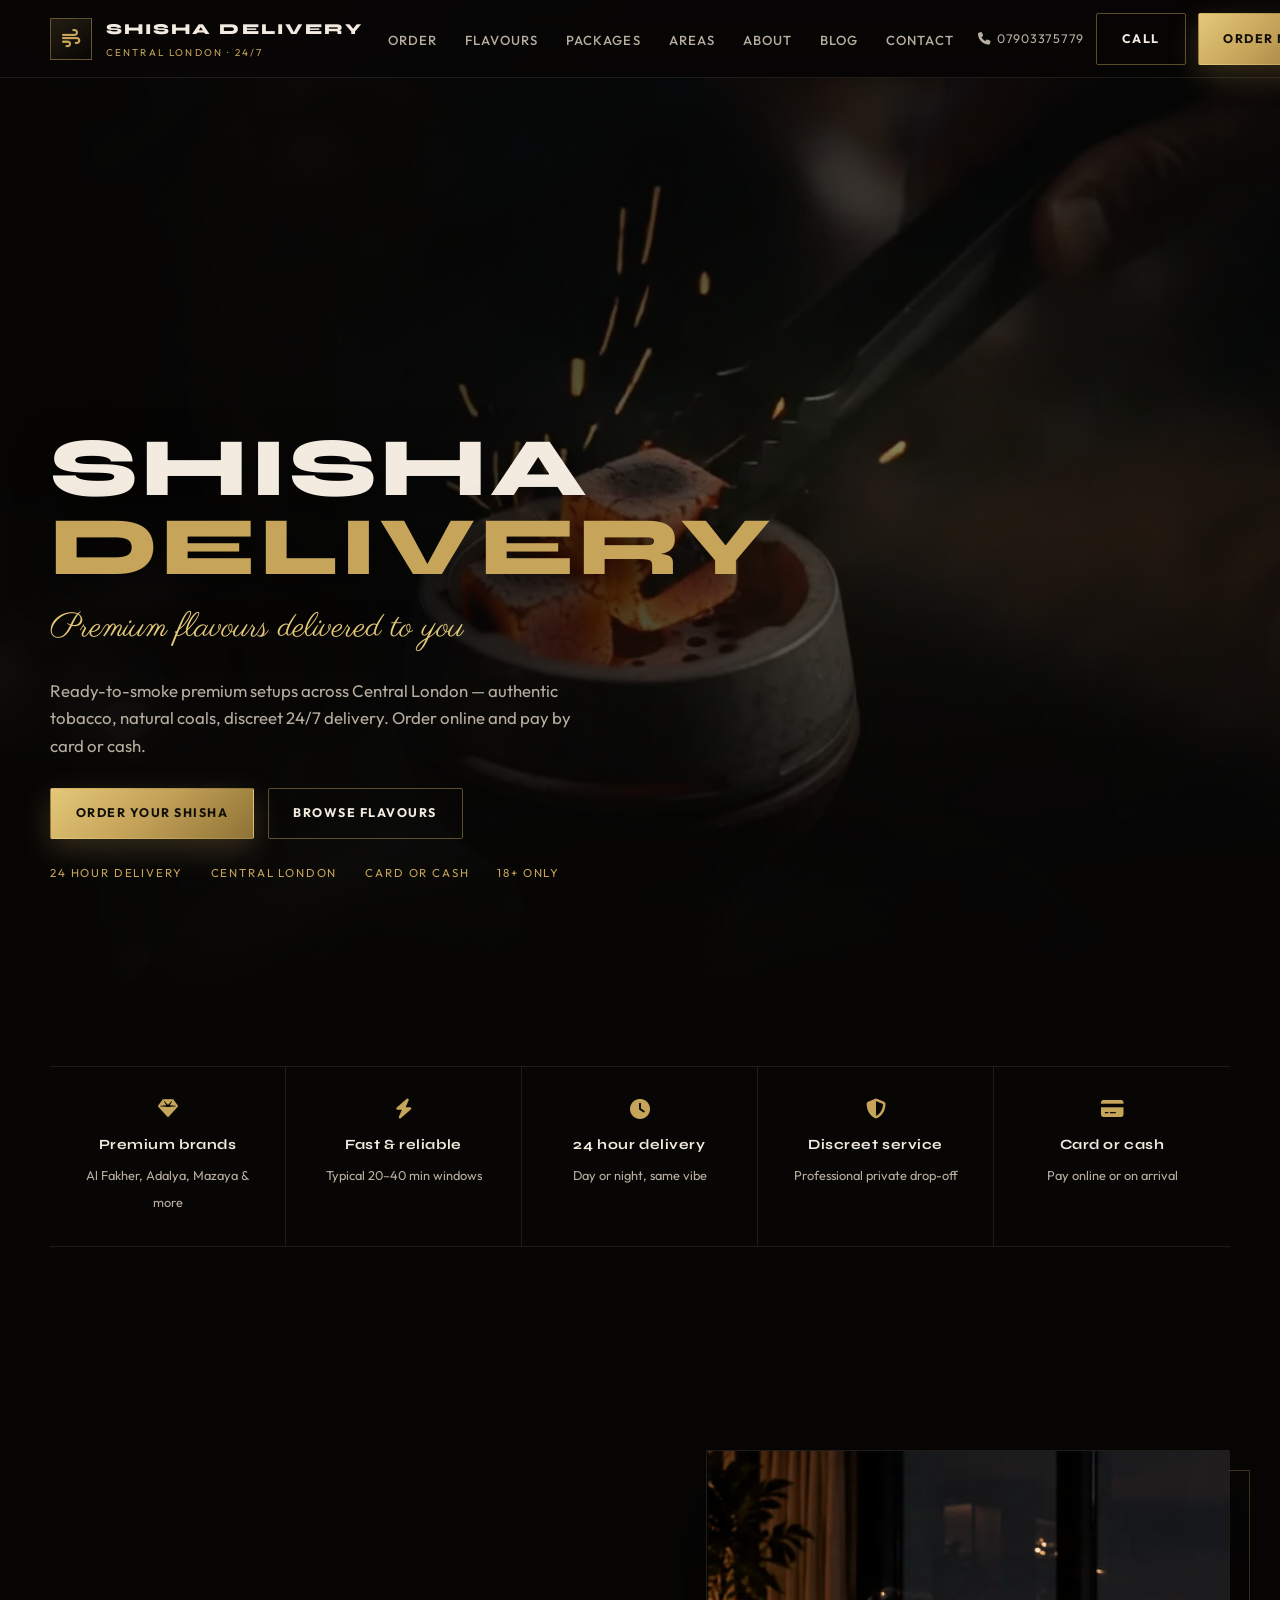
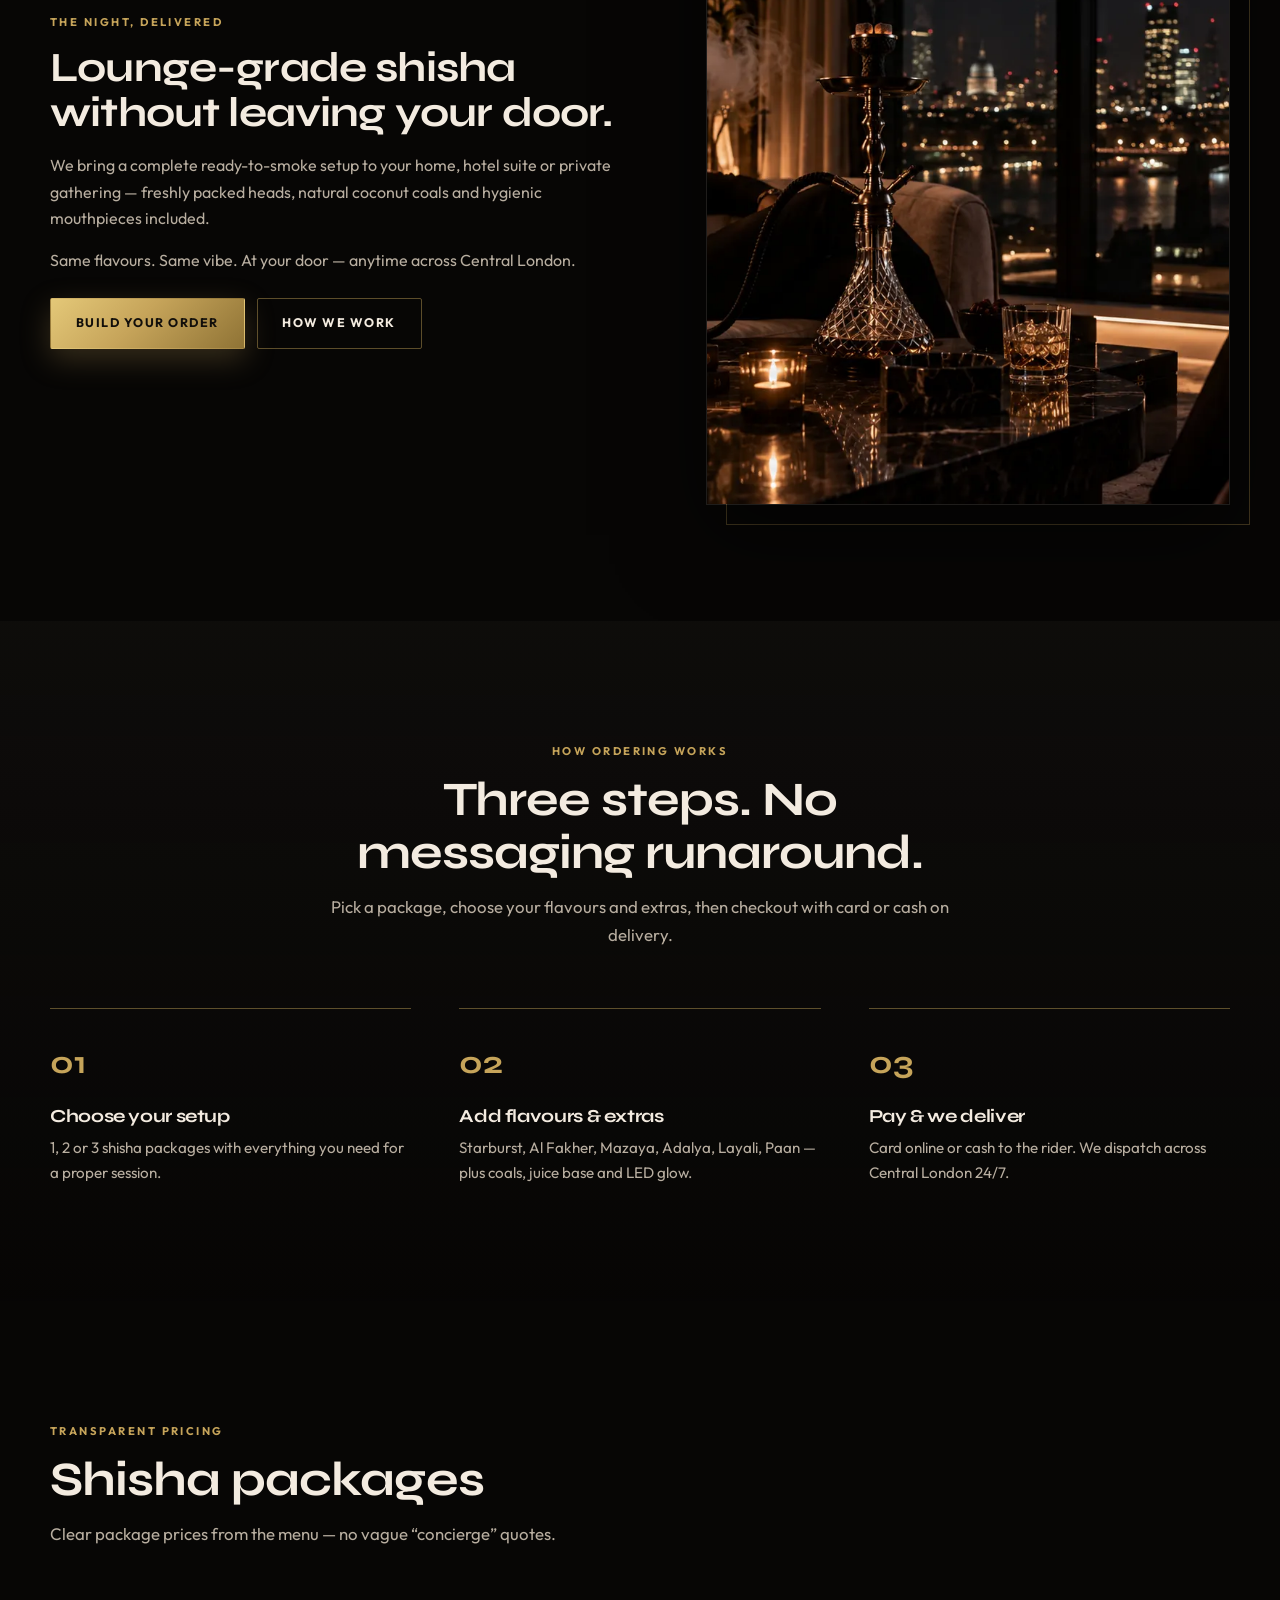
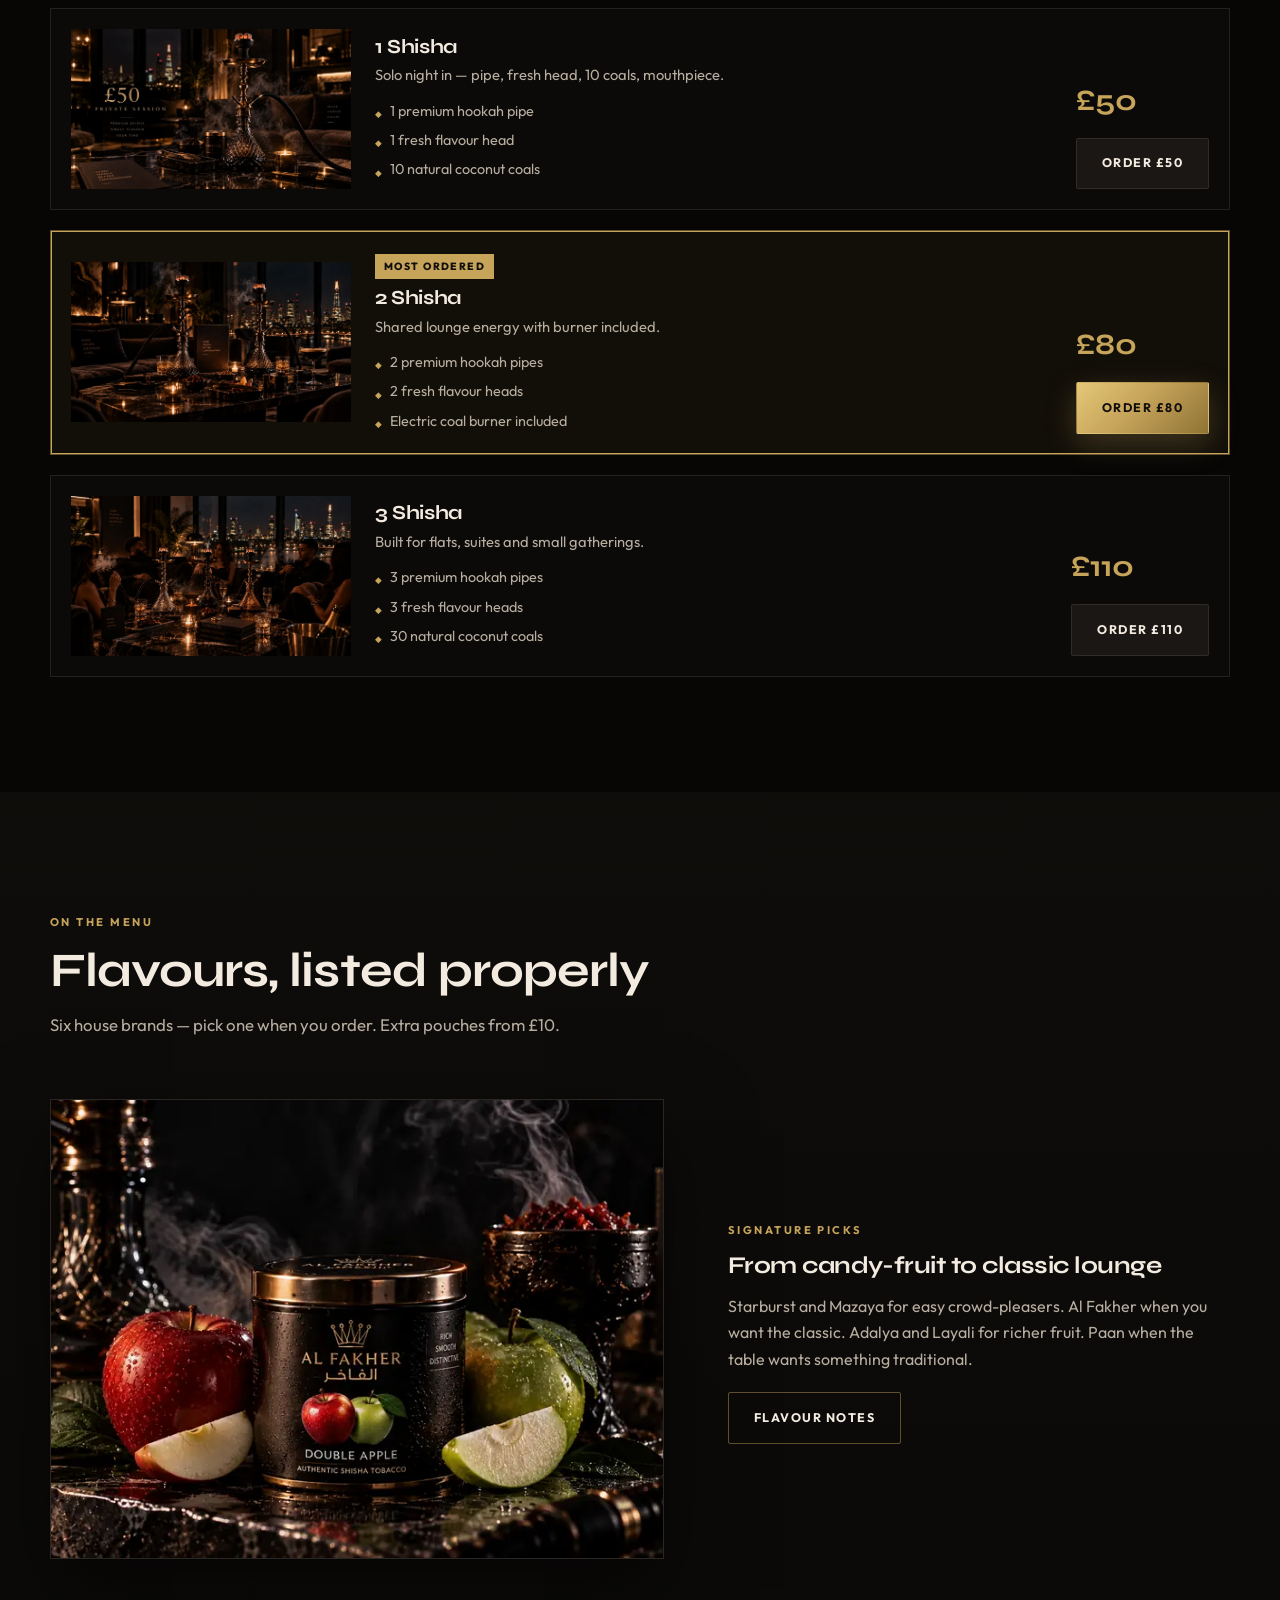
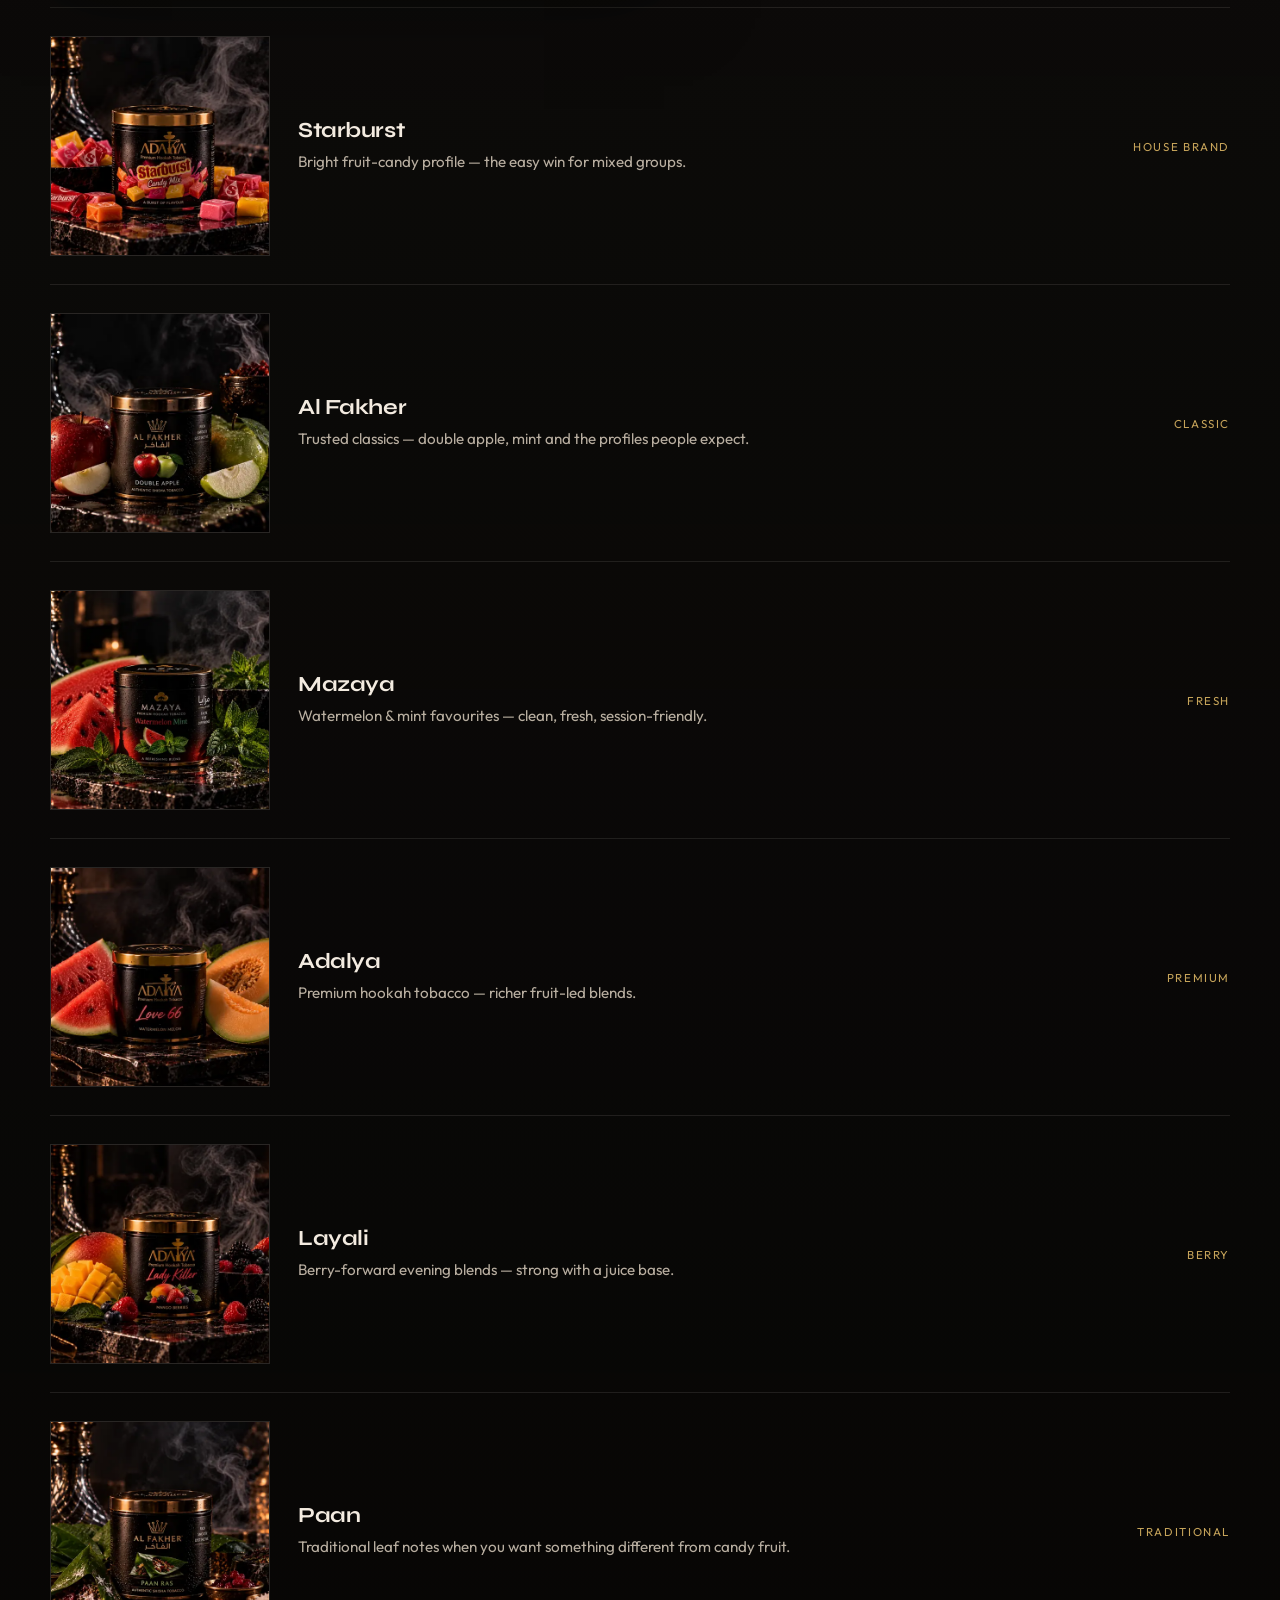
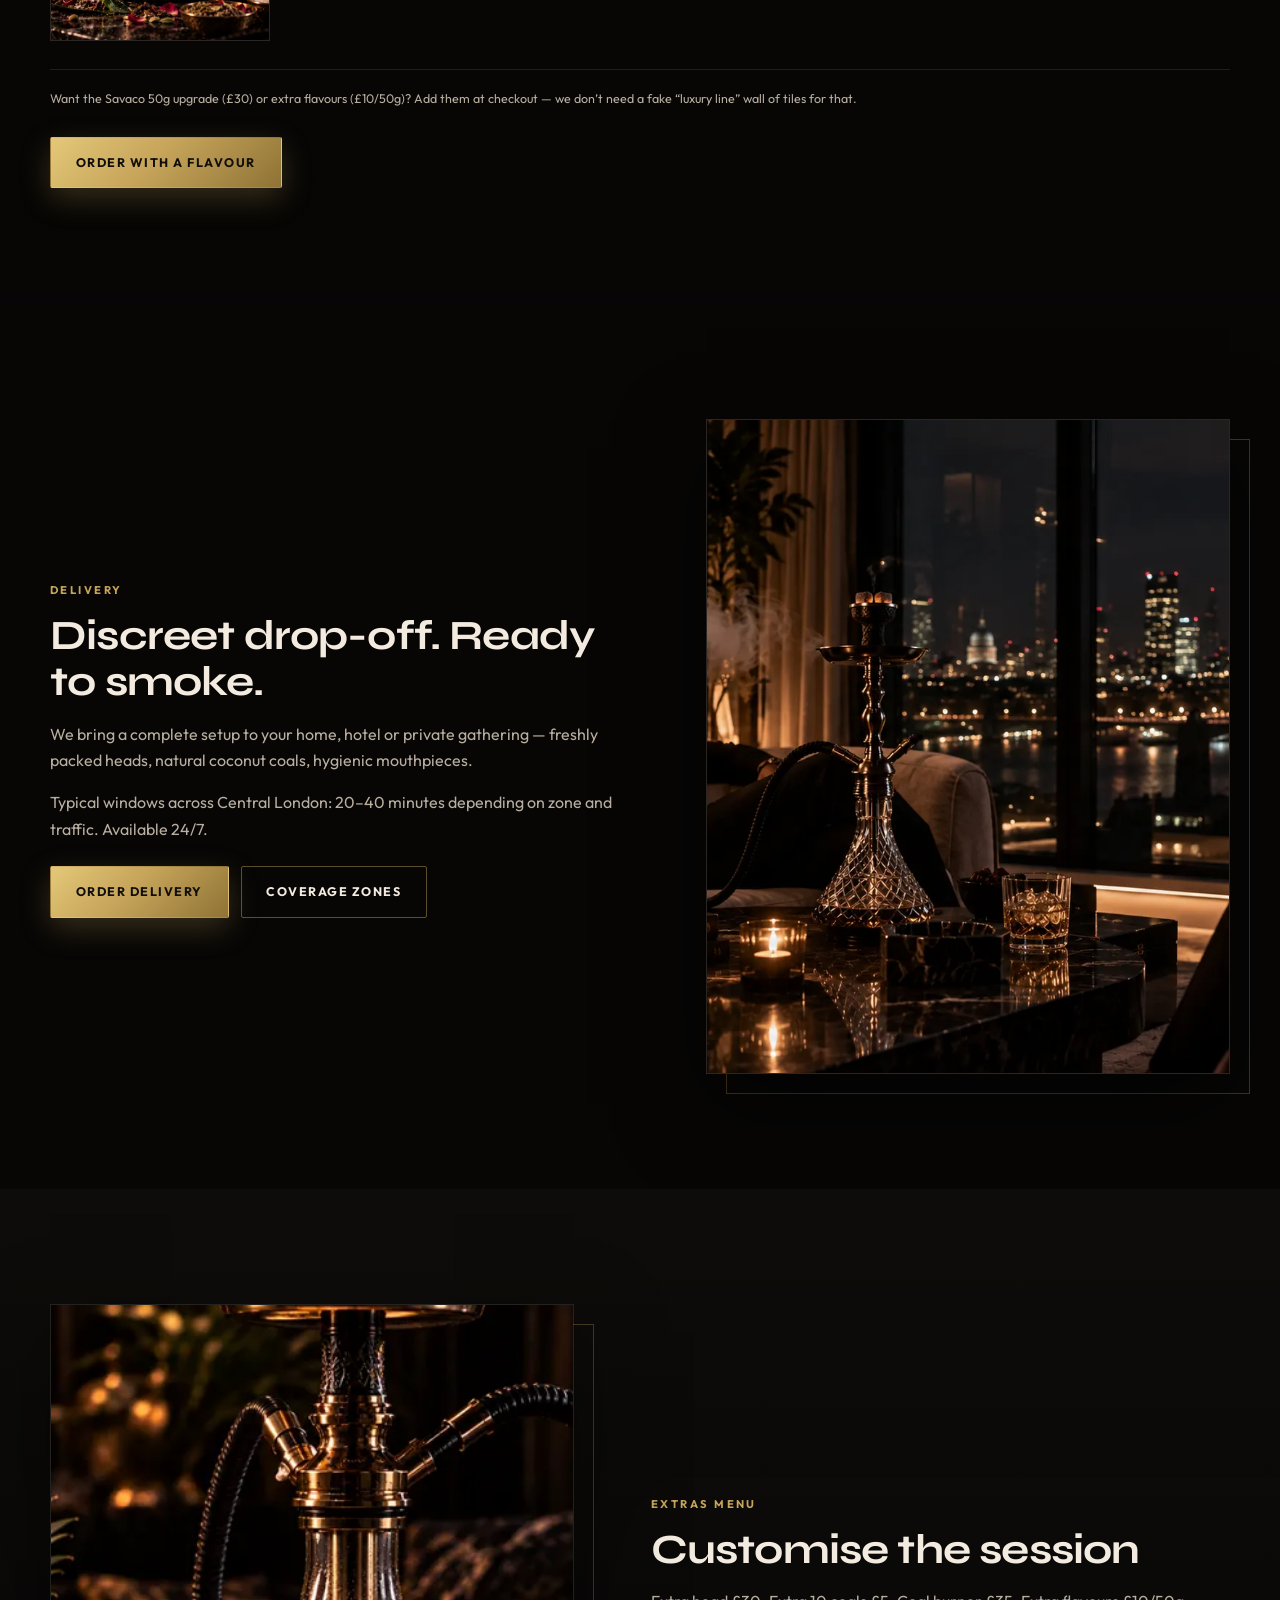
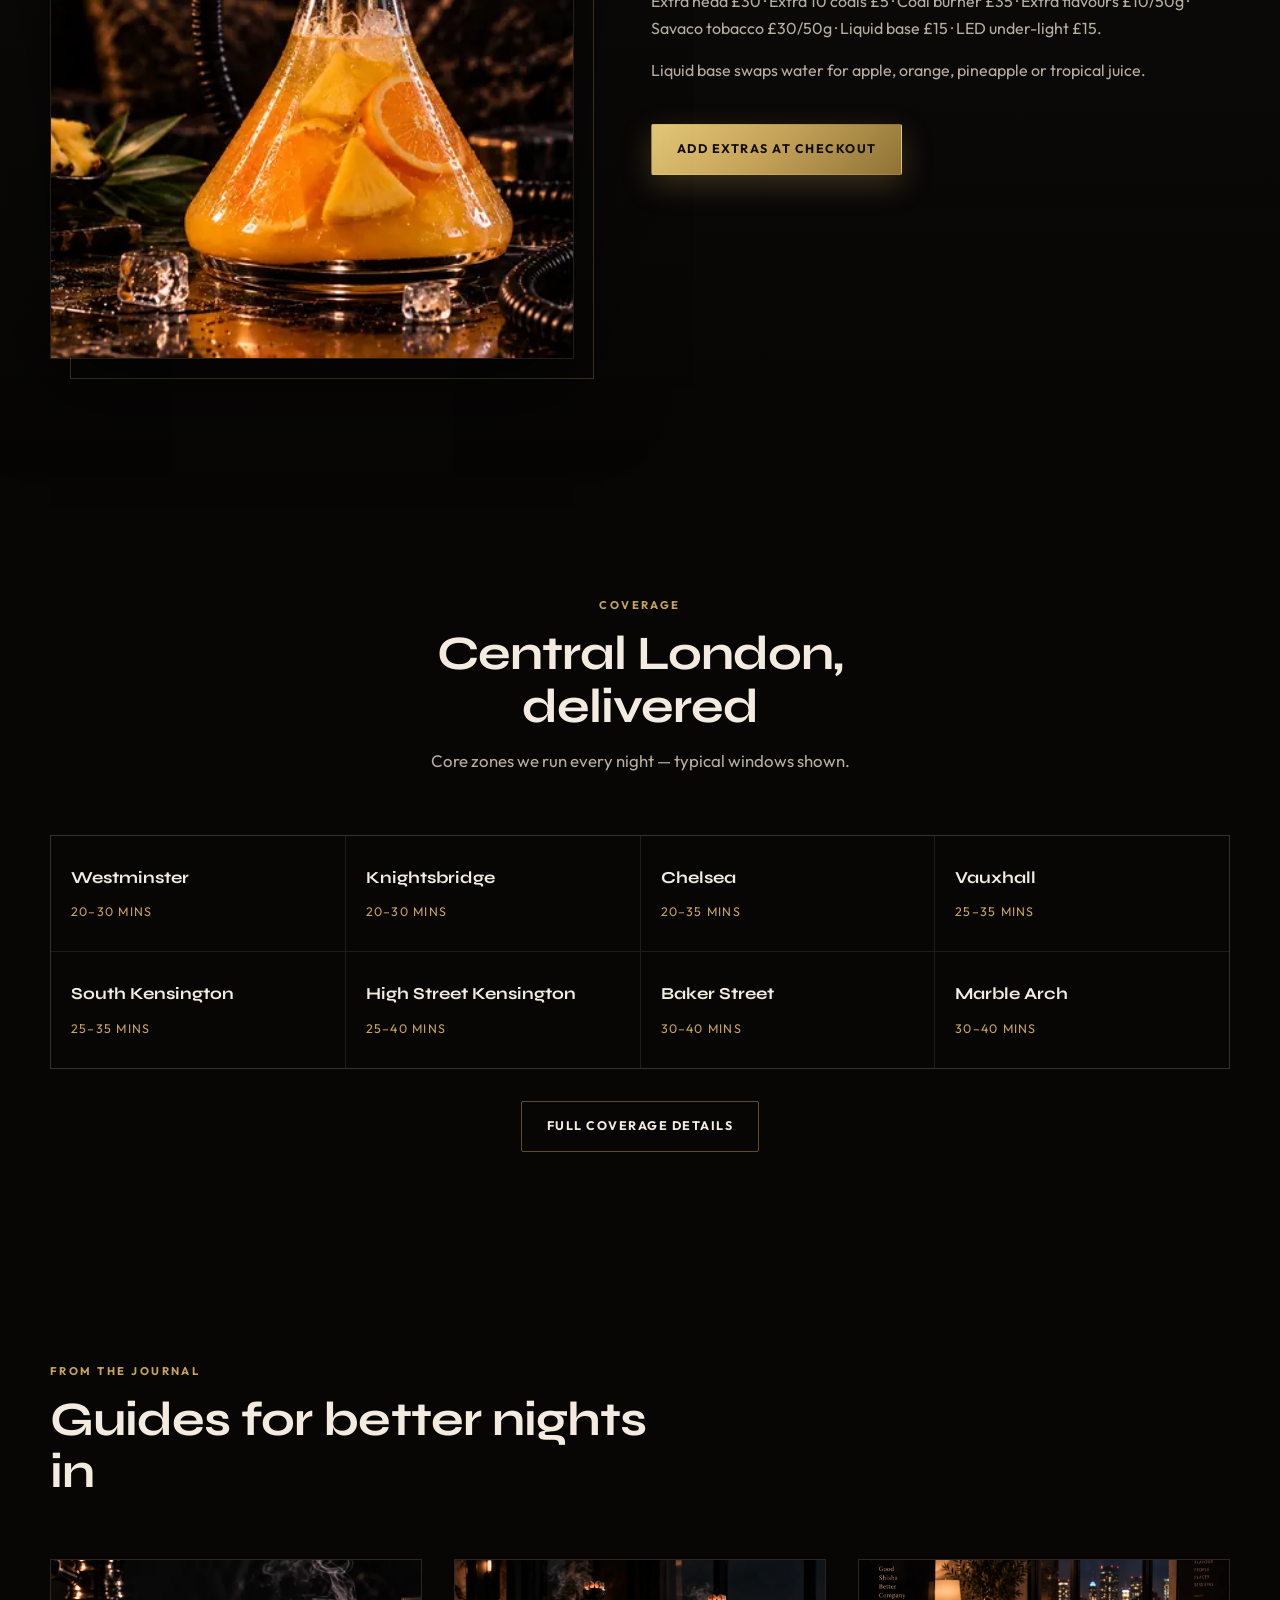
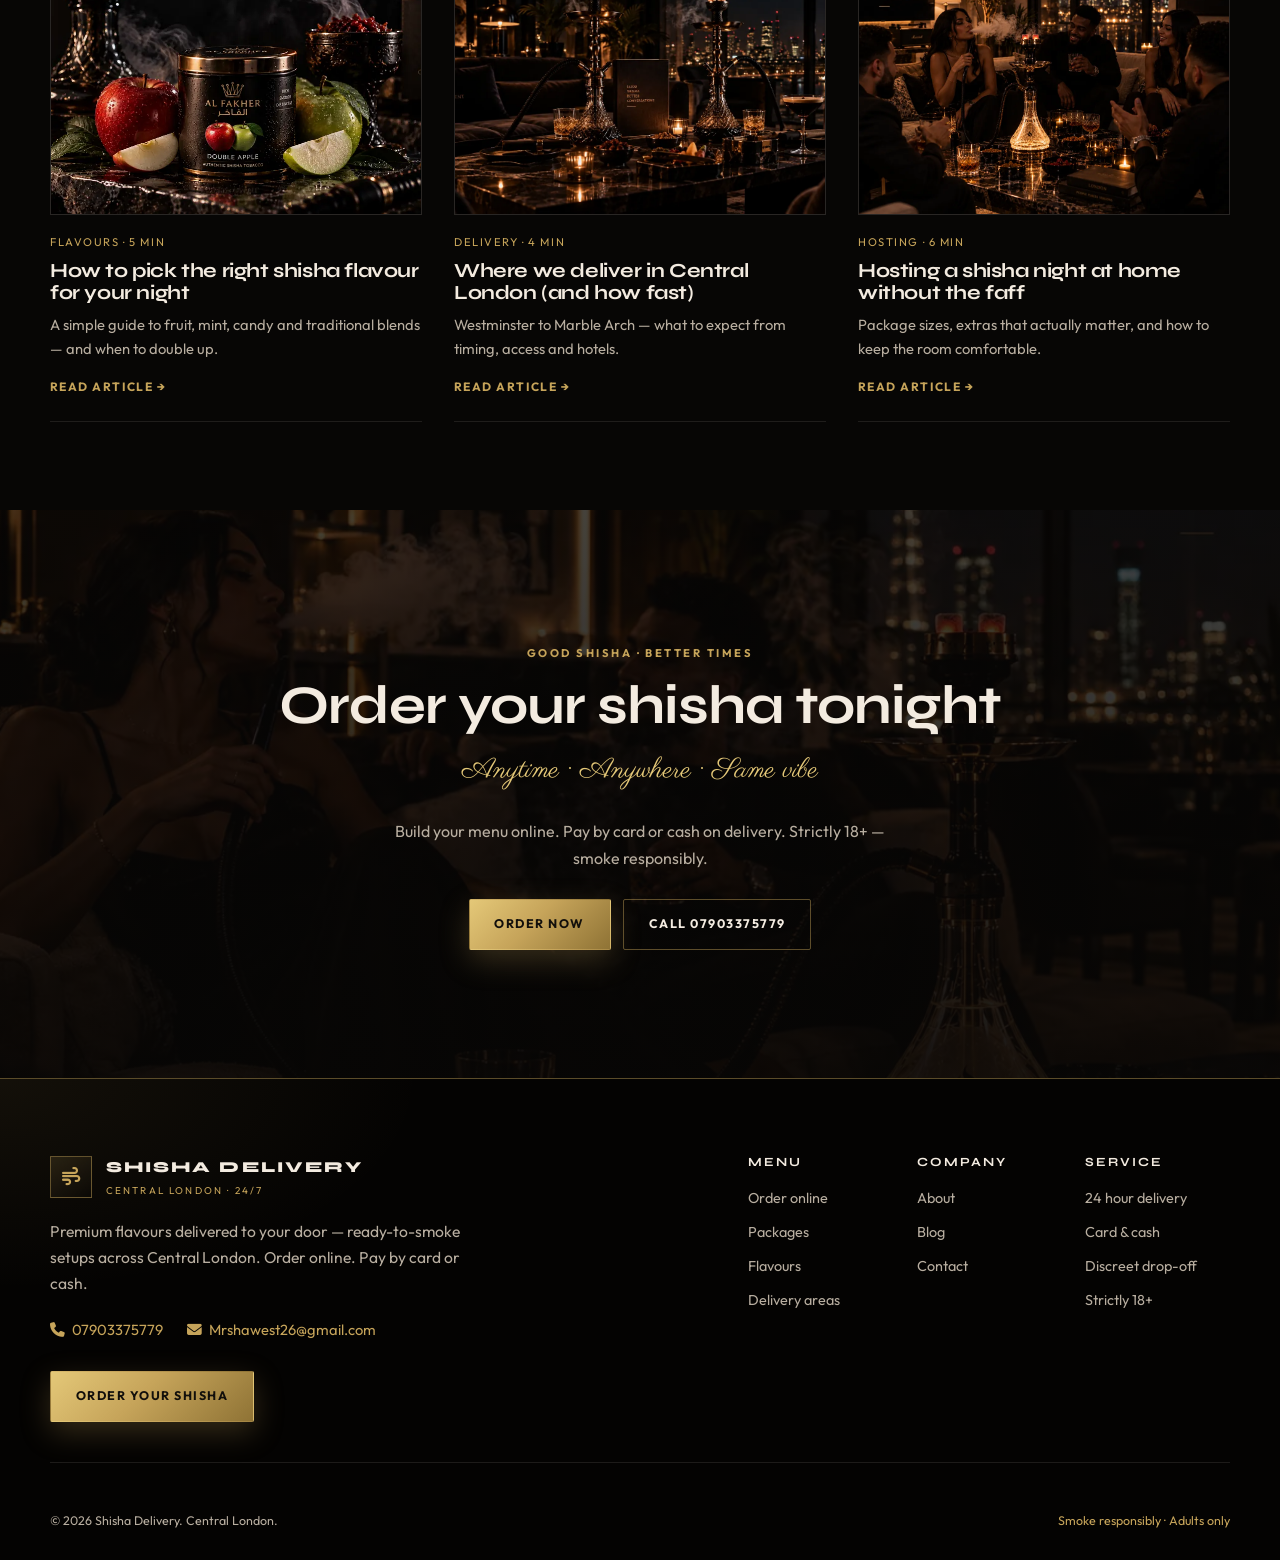
==== commit f1a7125c: "Fix hero video autoplay reliability Move CSS motion off the video element onto a wrapper (Safari-saf" ====
--- a/index.html
+++ b/index.html
@@ -10,7 +10,6 @@
   <link href="https://fonts.googleapis.com/css2?family=Outfit:wght@300;400;500;600;700&family=Parisienne&family=Syne:wght@600;700;800&display=swap" rel="stylesheet">
   <link rel="stylesheet" href="https://cdnjs.cloudflare.com/ajax/libs/font-awesome/6.5.0/css/all.min.css">
   <link rel="stylesheet" href="style.css">
-  <link rel="preload" href="assets/videos/hero_video_web.mp4" as="video" type="video/mp4">
 </head>
 <body>
   <header class="site-header">
@@ -42,19 +41,22 @@
 
   <section class="hero hero--video">
     <div class="hero-media" aria-hidden="true">
-      <video
-        id="hero-video"
-        class="hero-video"
-        autoplay
-        muted
-        loop
-        playsinline
-        preload="auto"
-        poster="assets/videos/hero_poster.webp"
-      >
-        <source src="assets/videos/hero_video_web.mp4" type="video/mp4">
-        <source src="assets/videos/hero_video.mp4" type="video/mp4">
-      </video>
+      <div class="hero-video-wrap">
+        <video
+          id="hero-video"
+          class="hero-video"
+          autoplay
+          muted
+          loop
+          playsinline
+          webkit-playsinline
+          preload="auto"
+          poster="assets/videos/hero_poster.webp"
+        >
+          <source src="assets/videos/hero_video_web.mp4" type="video/mp4">
+          <source src="assets/videos/hero_video.mp4" type="video/mp4">
+        </video>
+      </div>
       <img id="hero-fallback" class="hero-fallback" src="assets/videos/hero_poster.webp" alt="" hidden>
     </div>
     <div class="hero-inner">
--- a/style.css
+++ b/style.css
@@ -340,15 +340,33 @@
   object-position: center 42%;
 }
 
+.hero-video-wrap {
+  position: absolute;
+  inset: 0;
+  overflow: hidden;
+}
+
+.hero-video-wrap .hero-video {
+  position: absolute;
+  inset: 0;
+  width: 100%;
+  height: 100%;
+  object-fit: cover;
+  object-position: center 40%;
+  transform: none;
+  animation: none;
+  filter: saturate(1.06) contrast(1.05) brightness(0.92);
+}
+
+.hero--video .hero-video-wrap {
+  transform: scale(1.08);
+  animation: heroVideoDrift 24s ease-in-out infinite alternate;
+  will-change: transform;
+}
+
 .hero-media img:not(.hero-fallback) {
   transform: scale(1.04);
   animation: heroDrift 18s ease-in-out infinite alternate;
-}
-
-.hero--video .hero-video {
-  transform: scale(1.1);
-  animation: heroVideoDrift 24s ease-in-out infinite alternate;
-  filter: saturate(1.06) contrast(1.05) brightness(0.92);
 }
 
 .hero-media::after {
@@ -1424,14 +1442,15 @@
 }
 
 @keyframes heroVideoDrift {
-  from { transform: scale(1.08) translate3d(0, 0, 0); }
-  to { transform: scale(1.16) translate3d(-1.5%, -1%, 0); }
+  from { transform: scale(1.06) translate3d(0, 0, 0); }
+  to { transform: scale(1.14) translate3d(-1.2%, -0.8%, 0); }
 }
 
 @media (prefers-reduced-motion: reduce) {
-  .hero--video .hero-video,
+  .hero--video .hero-video-wrap,
   .hero-media img:not(.hero-fallback) {
     animation: none !important;
+    transform: none !important;
   }
 }
 
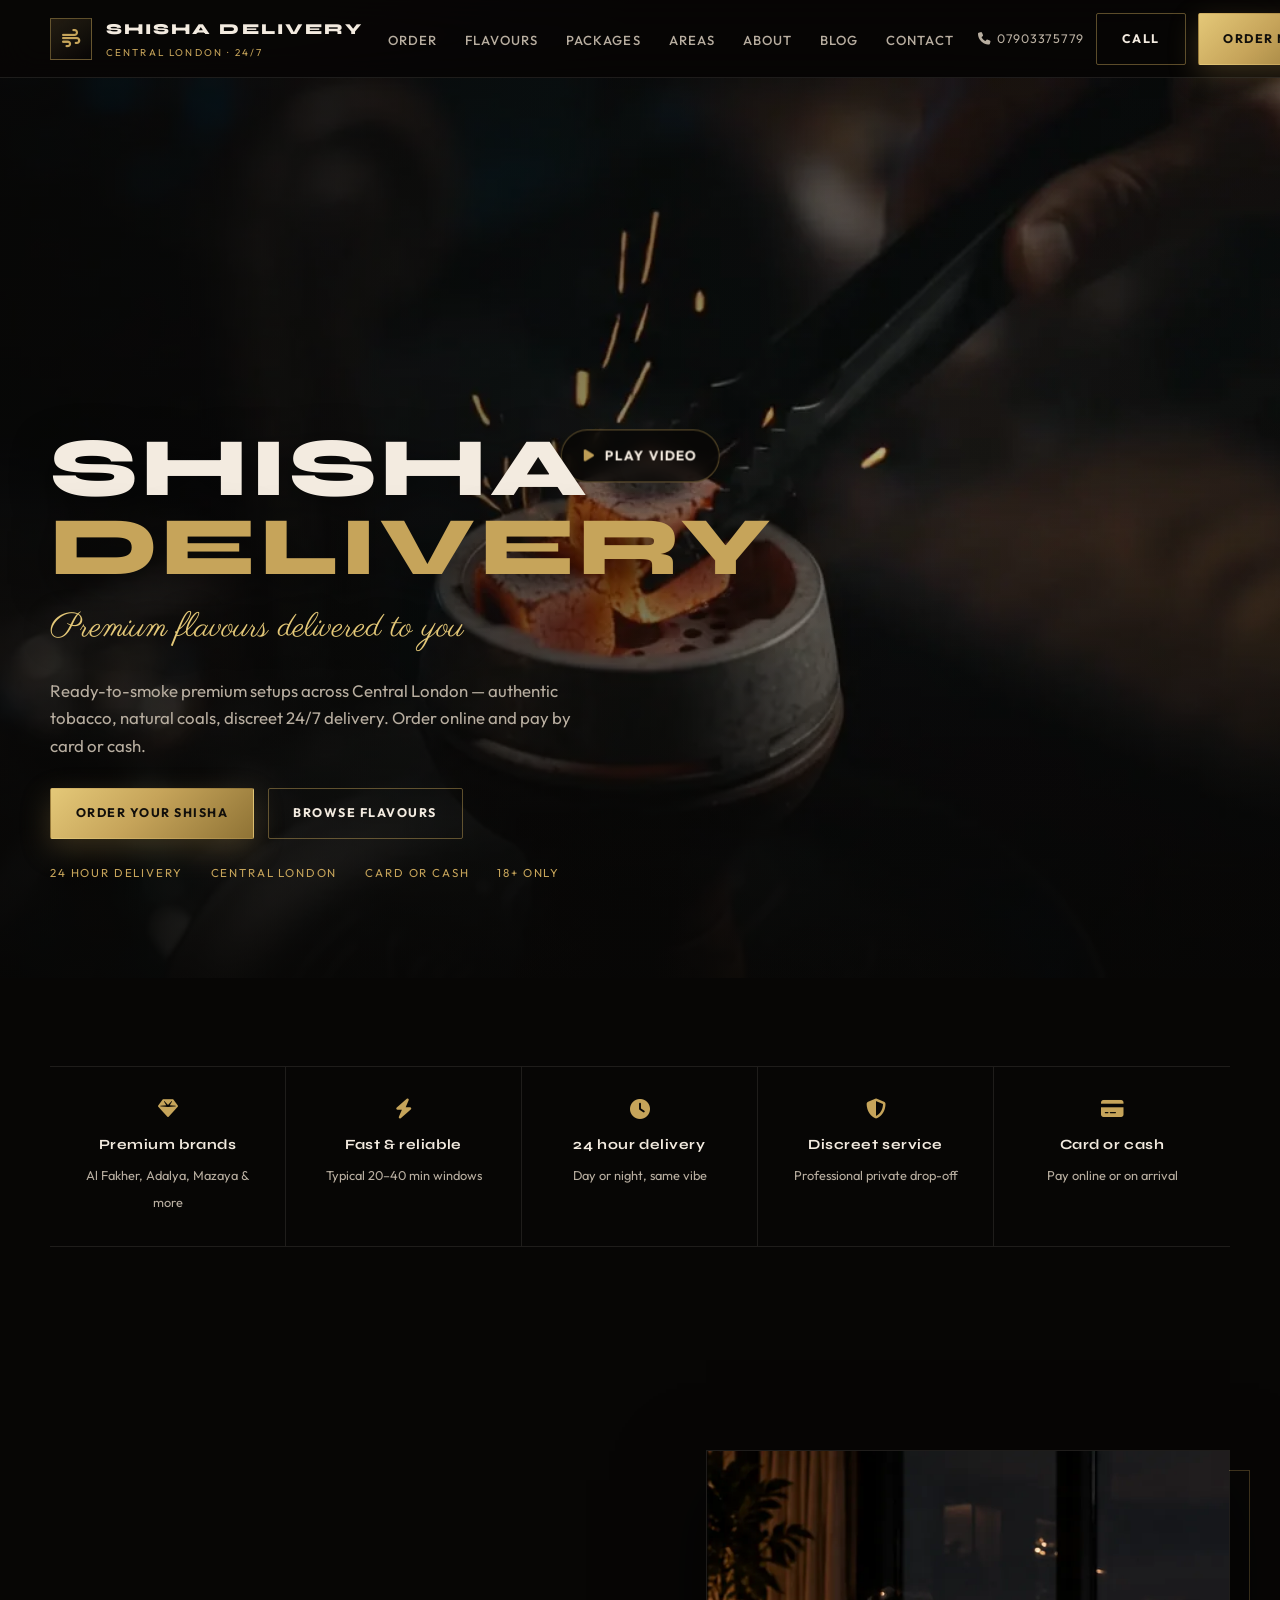
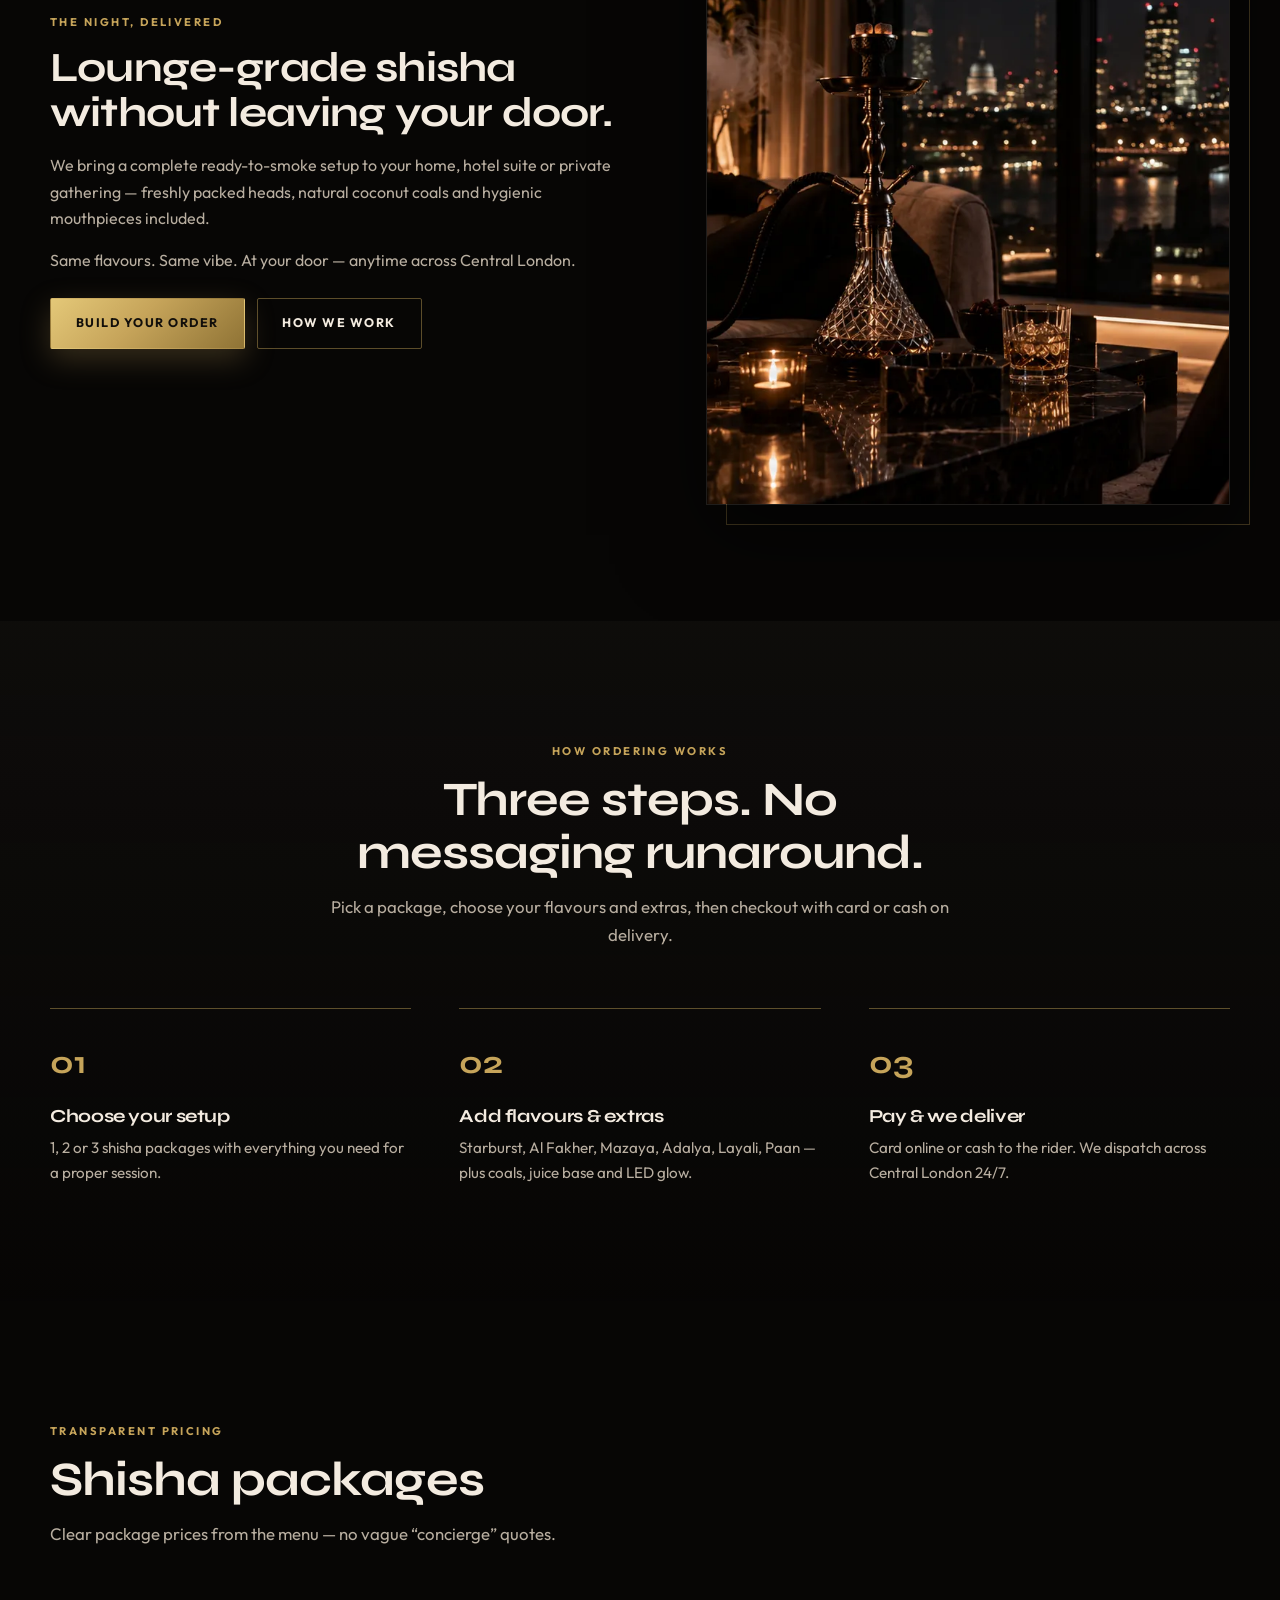
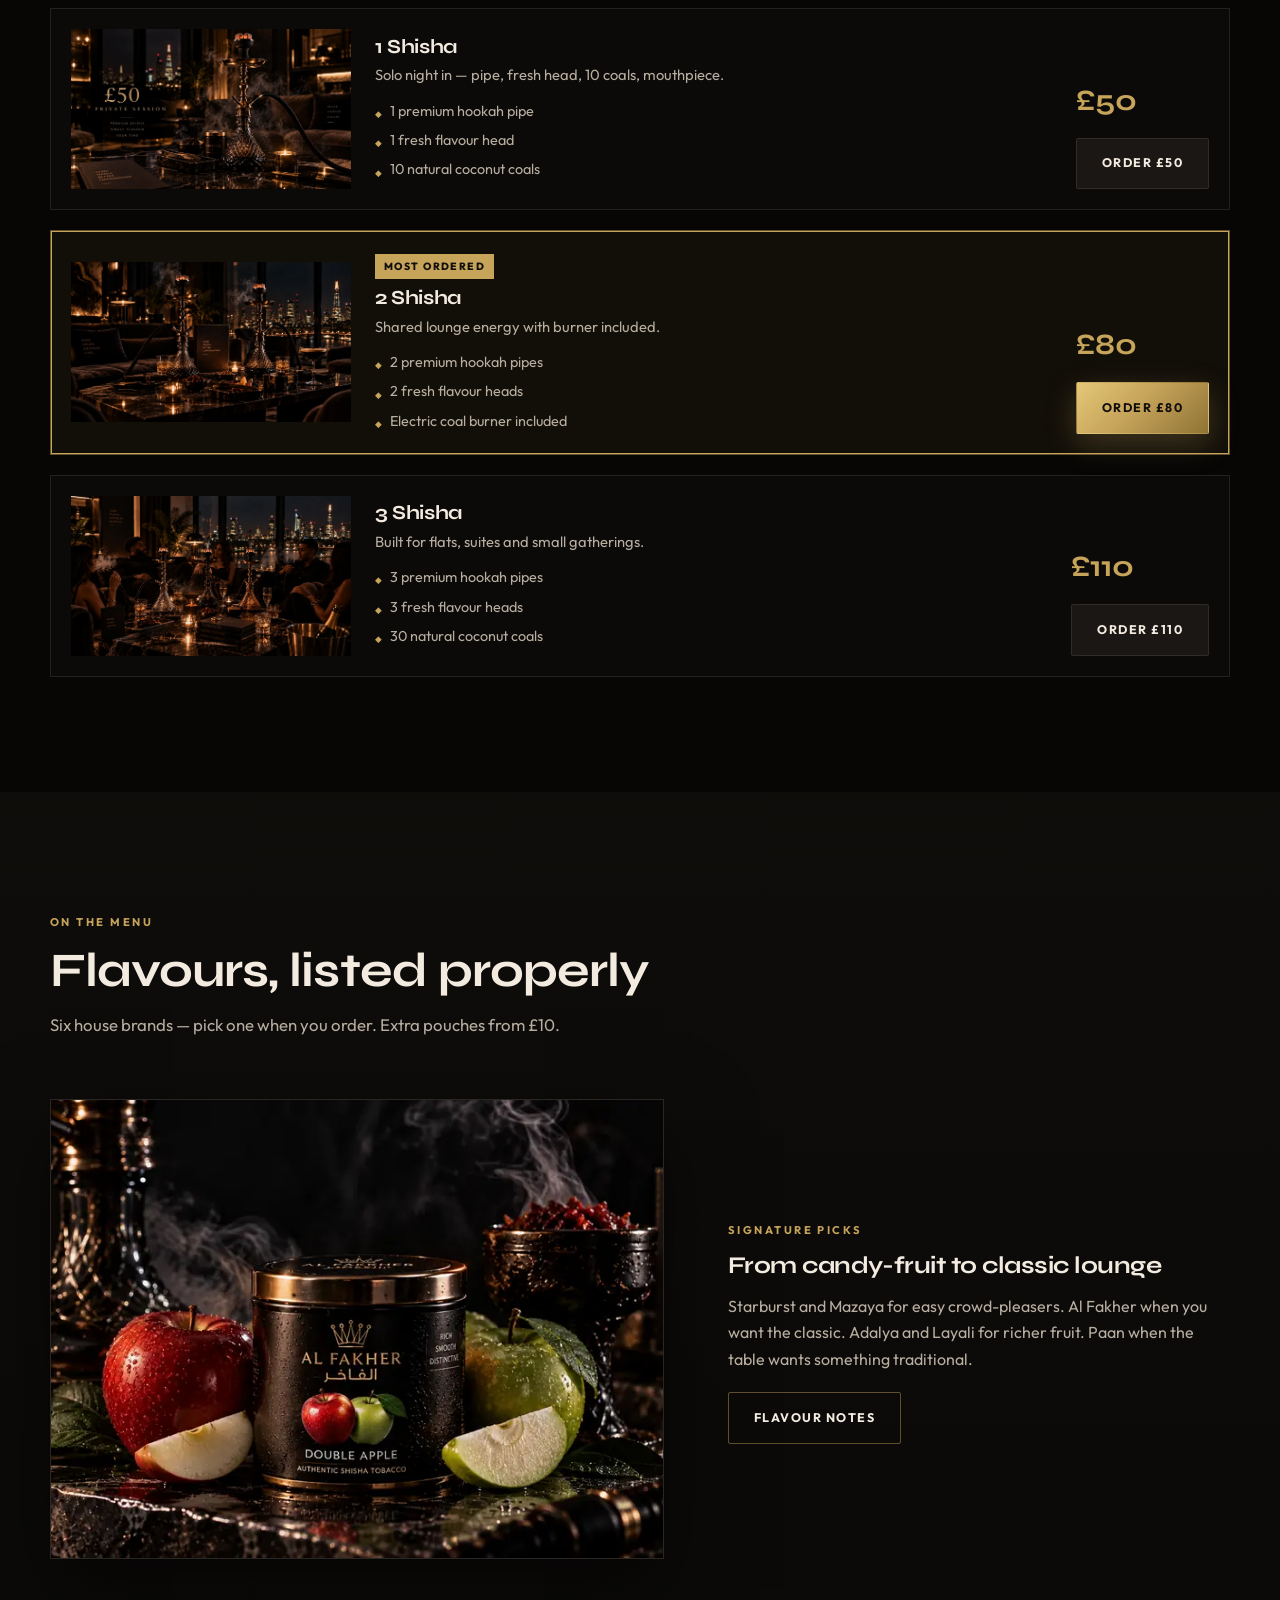
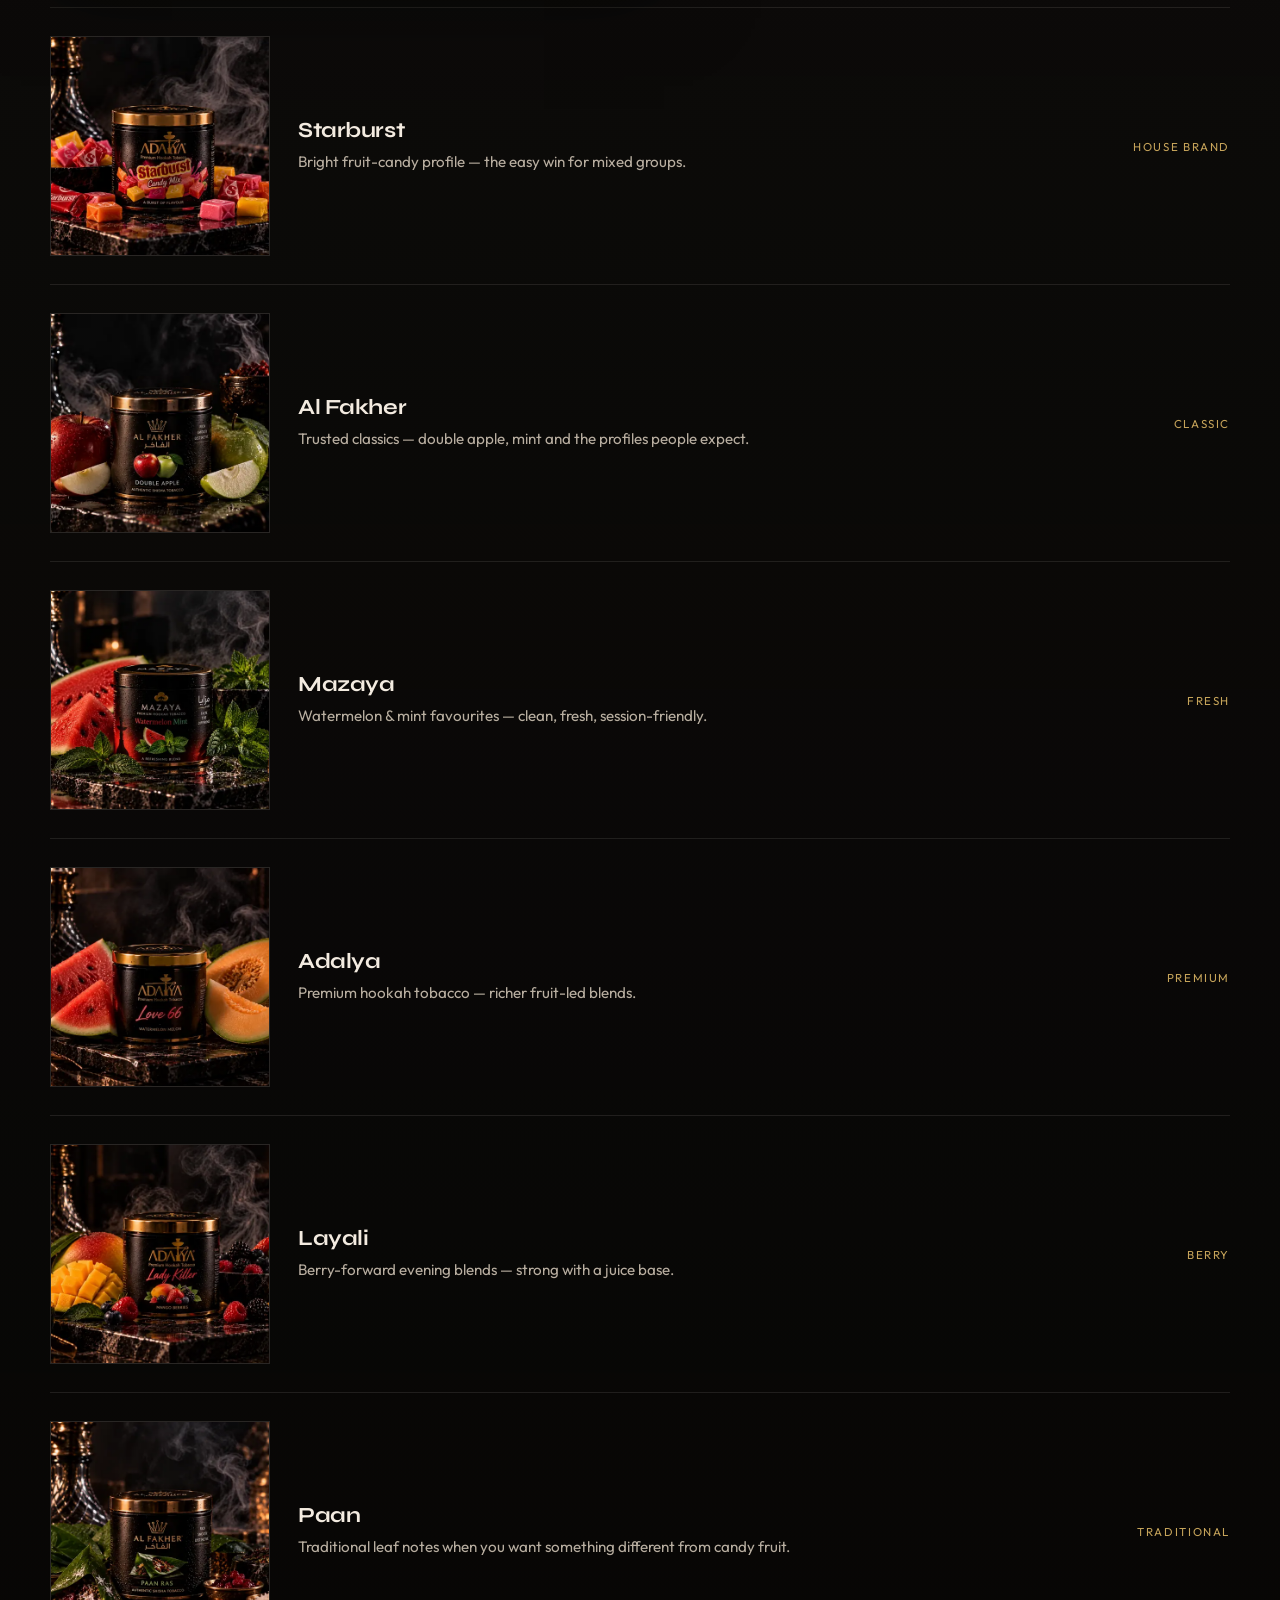
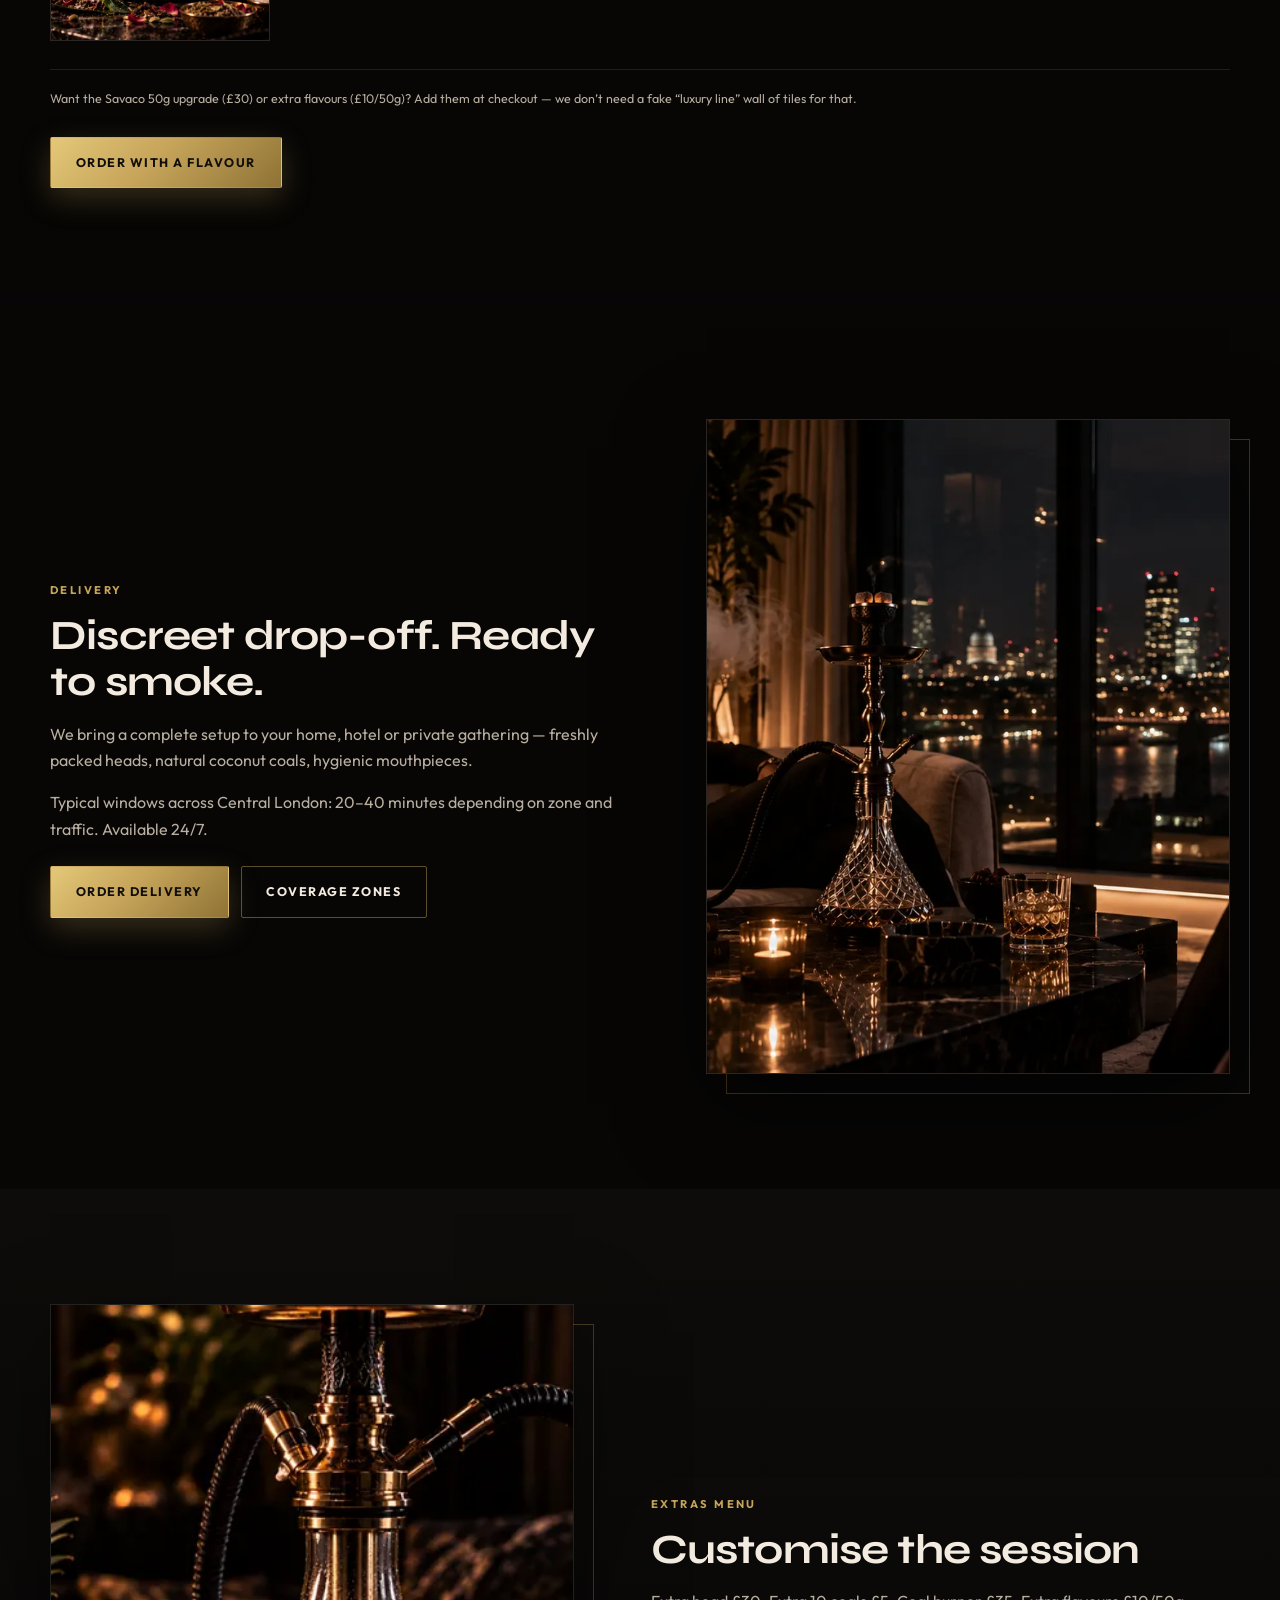
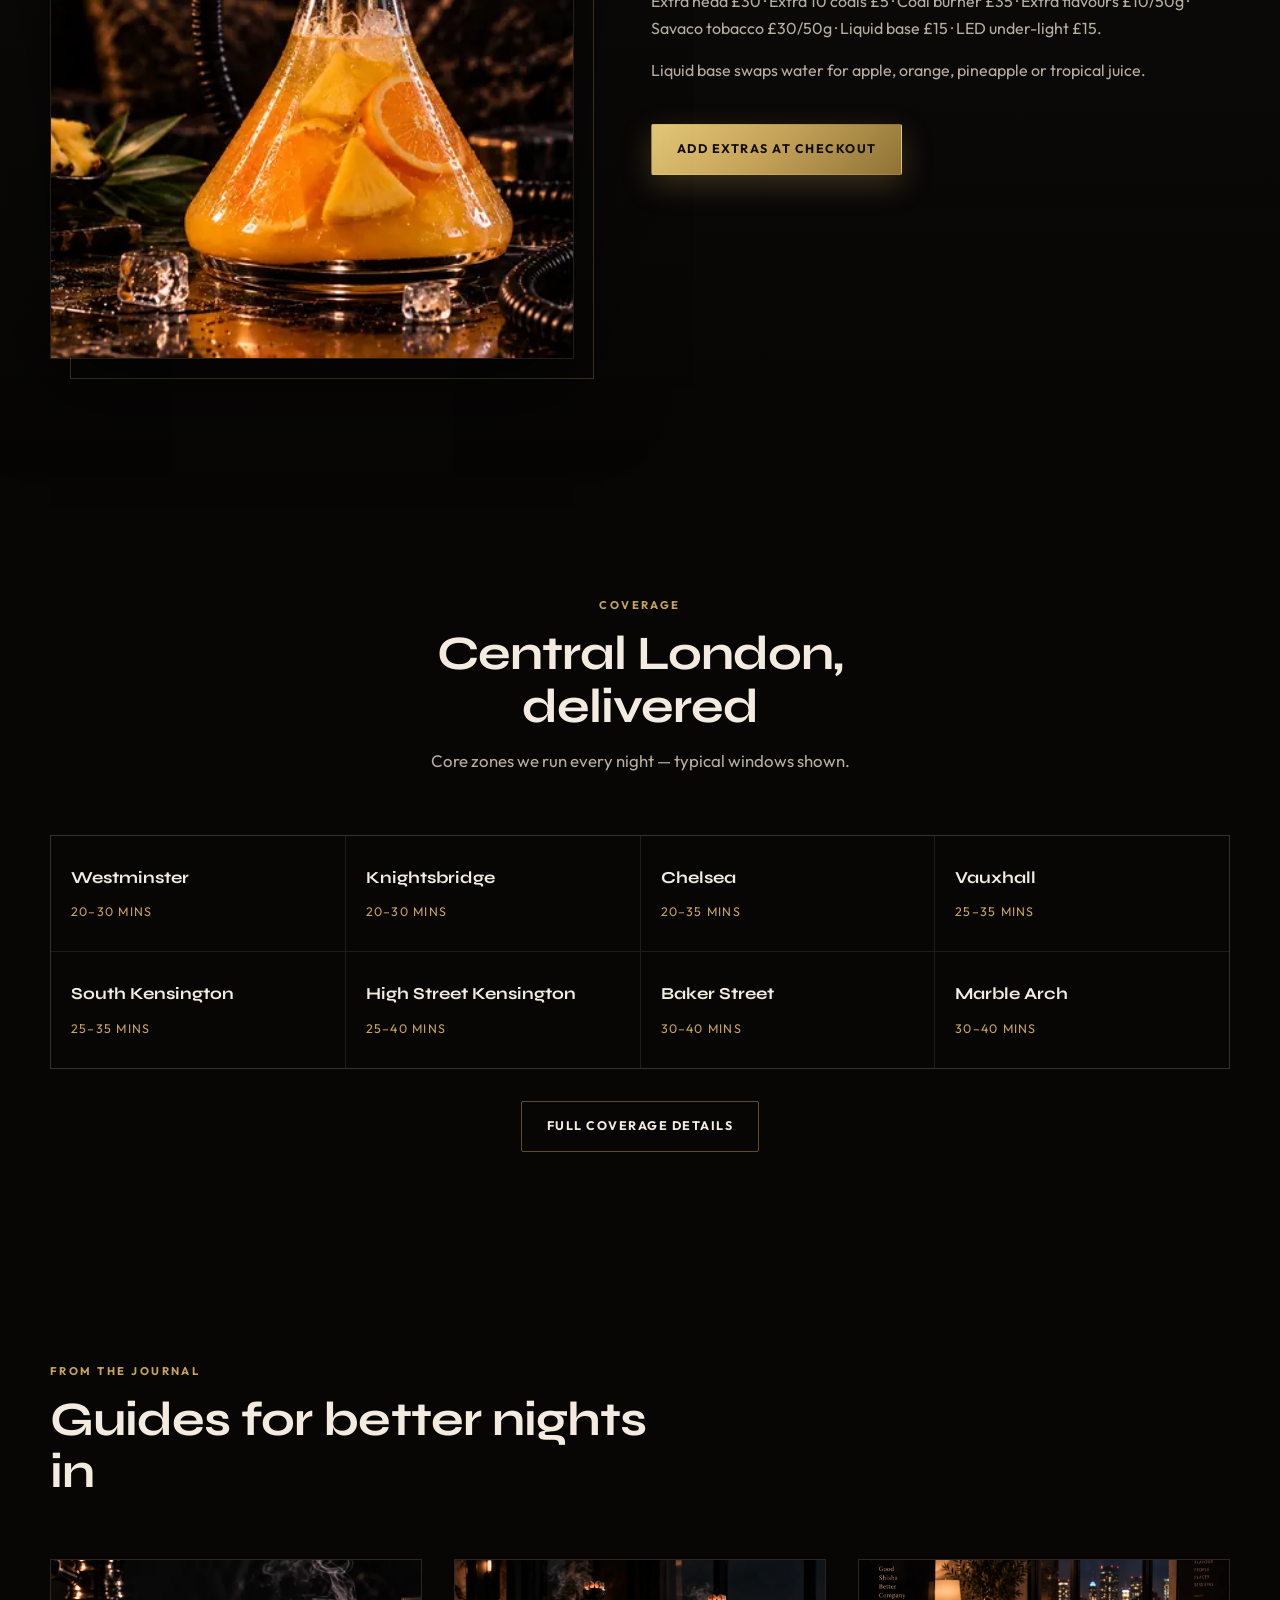
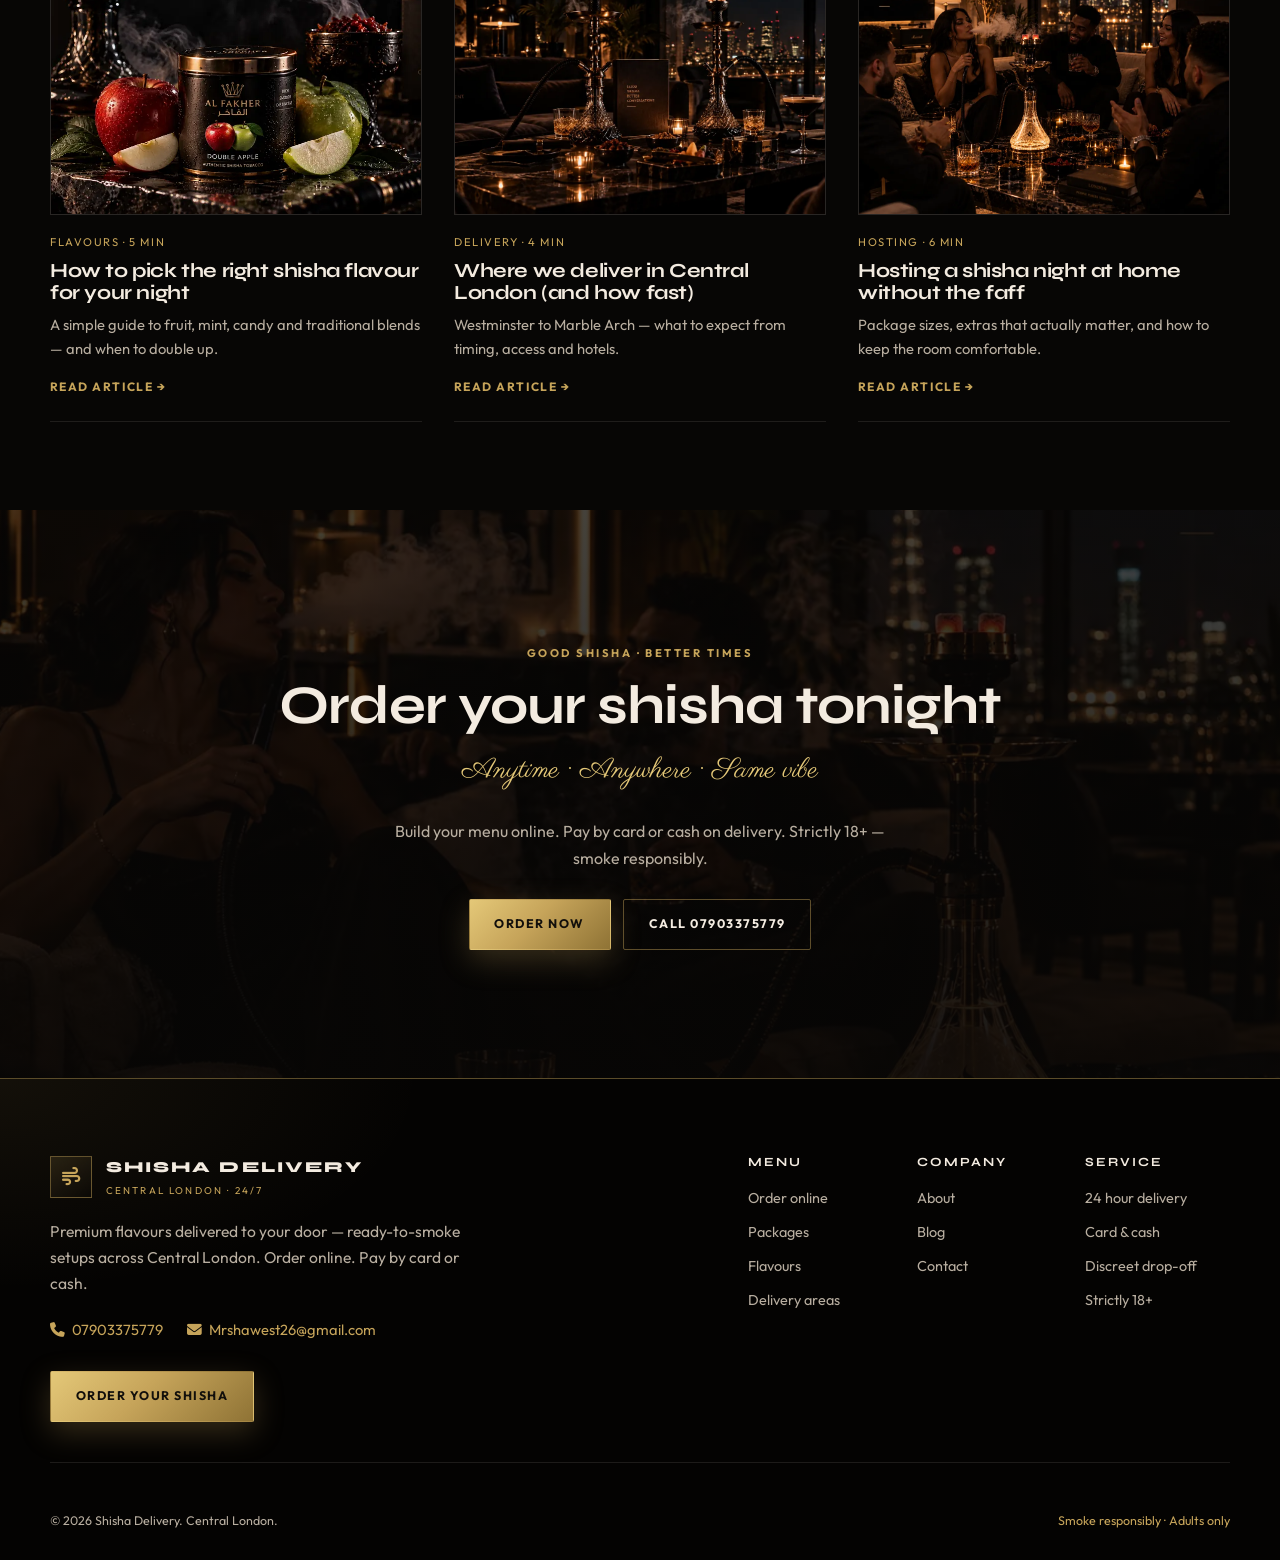
==== commit 5436ffce: "Make hero video start reliably with play fallback Inline early autoplay boot, absolute GH Pages vide" ====
--- a/index.html
+++ b/index.html
@@ -40,7 +40,7 @@
   </header>
 
   <section class="hero hero--video">
-    <div class="hero-media" aria-hidden="true">
+    <div class="hero-media">
       <div class="hero-video-wrap">
         <video
           id="hero-video"
@@ -52,12 +52,14 @@
           webkit-playsinline
           preload="auto"
           poster="assets/videos/hero_poster.webp"
-        >
-          <source src="assets/videos/hero_video_web.mp4" type="video/mp4">
-          <source src="assets/videos/hero_video.mp4" type="video/mp4">
-        </video>
+          src="assets/videos/hero_video_web.mp4"
+        ></video>
       </div>
       <img id="hero-fallback" class="hero-fallback" src="assets/videos/hero_poster.webp" alt="" hidden>
+      <button type="button" id="hero-play-btn" class="hero-play-btn" aria-label="Play video">
+        <i class="fa-solid fa-play"></i>
+        <span>Play video</span>
+      </button>
     </div>
     <div class="hero-inner">
       <p class="hero-brand">Shisha <em>Delivery</em></p>
@@ -74,6 +76,36 @@
         <span>18+ only</span>
       </div>
     </div>
+    <script>
+      (function () {
+        var v = document.getElementById("hero-video");
+        if (!v) return;
+        // Resolve correct path on GitHub project pages
+        var base = "/";
+        if (location.hostname.indexOf("github.io") !== -1) {
+          var parts = location.pathname.split("/").filter(Boolean);
+          if (parts.length) base = "/" + parts[0] + "/";
+        }
+        var src = base + "assets/videos/hero_video_web.mp4";
+        v.muted = true;
+        v.defaultMuted = true;
+        v.playsInline = true;
+        v.setAttribute("muted", "");
+        v.setAttribute("playsinline", "");
+        v.setAttribute("webkit-playsinline", "");
+        if (!v.getAttribute("src") || v.getAttribute("src").indexOf("http") !== 0) {
+          v.src = src;
+        }
+        var tryPlay = function () {
+          v.muted = true;
+          var p = v.play();
+          if (p && p.catch) p.catch(function () {});
+        };
+        tryPlay();
+        v.addEventListener("loadeddata", tryPlay);
+        v.addEventListener("canplay", tryPlay);
+      })();
+    </script>
   </section>
 
   <section class="section-tight">
--- a/style.css
+++ b/style.css
@@ -346,6 +346,33 @@
   overflow: hidden;
 }
 
+.hero--video .hero-video-wrap {
+  transform: scale(1.08);
+  animation: heroVideoDrift 24s ease-in-out infinite alternate;
+  will-change: transform;
+}
+
+.hero-media img:not(.hero-fallback) {
+  transform: scale(1.04);
+  animation: heroDrift 18s ease-in-out infinite alternate;
+}
+
+.hero-media::after {
+  content: "";
+  position: absolute;
+  inset: 0;
+  pointer-events: none;
+  background:
+    linear-gradient(90deg, rgba(7, 6, 5, 0.88) 0%, rgba(7, 6, 5, 0.55) 48%, rgba(7, 6, 5, 0.35) 100%),
+    linear-gradient(180deg, rgba(7, 6, 5, 0.35) 0%, rgba(7, 6, 5, 0.15) 35%, rgba(7, 6, 5, 0.95) 100%);
+}
+
+.hero--video .hero-media::after {
+  background:
+    linear-gradient(105deg, rgba(7, 6, 5, 0.78) 0%, rgba(7, 6, 5, 0.45) 40%, rgba(7, 6, 5, 0.2) 70%, rgba(7, 6, 5, 0.4) 100%),
+    linear-gradient(180deg, rgba(7, 6, 5, 0.25) 0%, rgba(7, 6, 5, 0.05) 45%, rgba(7, 6, 5, 0.85) 100%);
+}
+
 .hero-video-wrap .hero-video {
   position: absolute;
   inset: 0;
@@ -355,35 +382,43 @@
   object-position: center 40%;
   transform: none;
   animation: none;
-  filter: saturate(1.06) contrast(1.05) brightness(0.92);
-}
-
-.hero--video .hero-video-wrap {
-  transform: scale(1.08);
-  animation: heroVideoDrift 24s ease-in-out infinite alternate;
-  will-change: transform;
-}
-
-.hero-media img:not(.hero-fallback) {
-  transform: scale(1.04);
-  animation: heroDrift 18s ease-in-out infinite alternate;
-}
-
-.hero-media::after {
-  content: "";
+  /* no CSS filter — filters can freeze video on some browsers */
+  filter: none;
+}
+
+.hero-play-btn {
   position: absolute;
-  inset: 0;
-  pointer-events: none;
-  background:
-    linear-gradient(90deg, rgba(7, 6, 5, 0.88) 0%, rgba(7, 6, 5, 0.55) 48%, rgba(7, 6, 5, 0.35) 100%),
-    linear-gradient(180deg, rgba(7, 6, 5, 0.35) 0%, rgba(7, 6, 5, 0.15) 35%, rgba(7, 6, 5, 0.95) 100%);
-}
-
-.hero--video .hero-media::after {
-  background:
-    linear-gradient(105deg, rgba(7, 6, 5, 0.94) 0%, rgba(7, 6, 5, 0.8) 32%, rgba(7, 6, 5, 0.32) 60%, rgba(7, 6, 5, 0.58) 100%),
-    linear-gradient(180deg, rgba(7, 6, 5, 0.5) 0%, rgba(7, 6, 5, 0.1) 38%, rgba(7, 6, 5, 0.94) 100%),
-    radial-gradient(ellipse 55% 55% at 72% 48%, rgba(198, 164, 90, 0.14), transparent 70%);
+  left: 50%;
+  top: 42%;
+  transform: translate(-50%, -50%);
+  z-index: 5;
+  display: none;
+  align-items: center;
+  gap: 0.65rem;
+  padding: 0.9rem 1.35rem;
+  border: 1px solid var(--line-gold);
+  border-radius: 999px;
+  background: rgba(7, 6, 5, 0.72);
+  color: var(--cream);
+  font-size: 0.85rem;
+  font-weight: 700;
+  letter-spacing: 0.08em;
+  text-transform: uppercase;
+  cursor: pointer;
+  backdrop-filter: blur(8px);
+}
+
+.hero-play-btn.is-visible {
+  display: inline-flex;
+}
+
+.hero-play-btn i {
+  color: var(--gold);
+}
+
+.hero-play-btn:hover {
+  border-color: var(--gold);
+  color: var(--gold-bright);
 }
 
 .hero-inner {
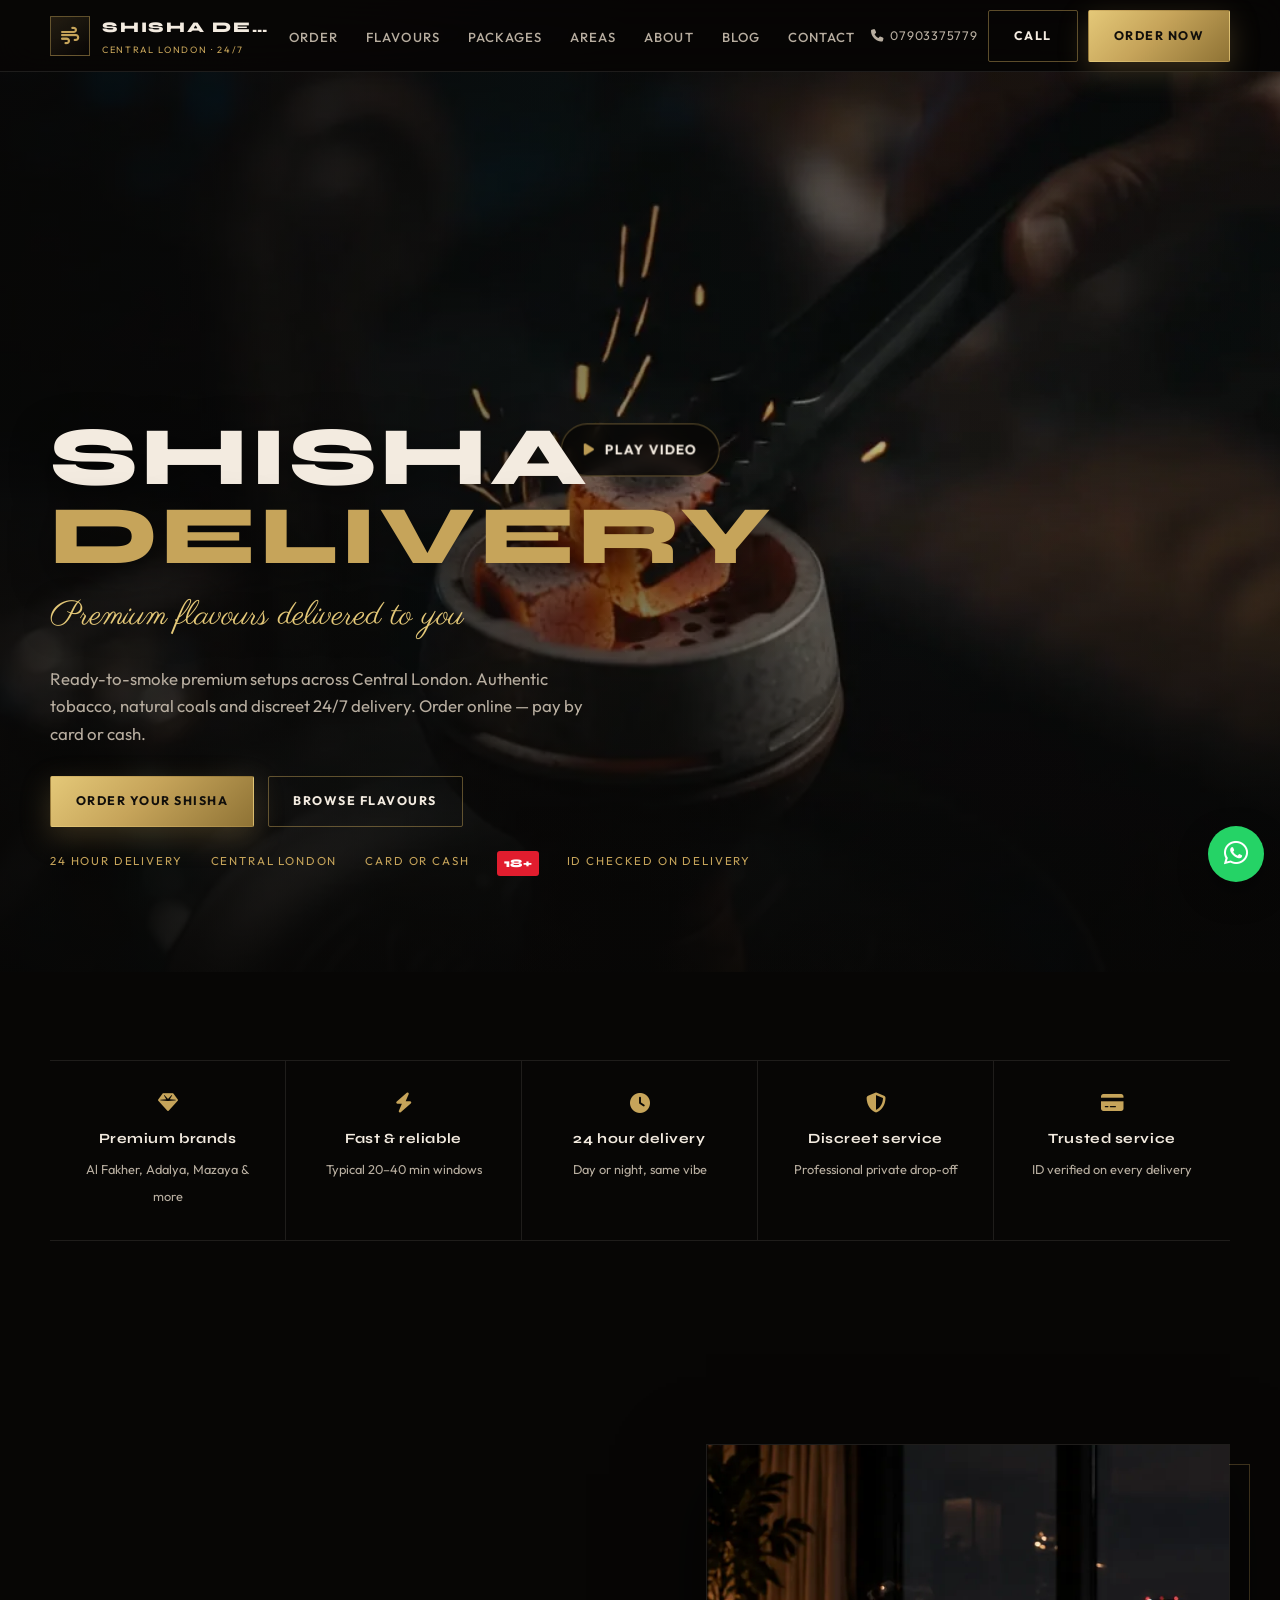
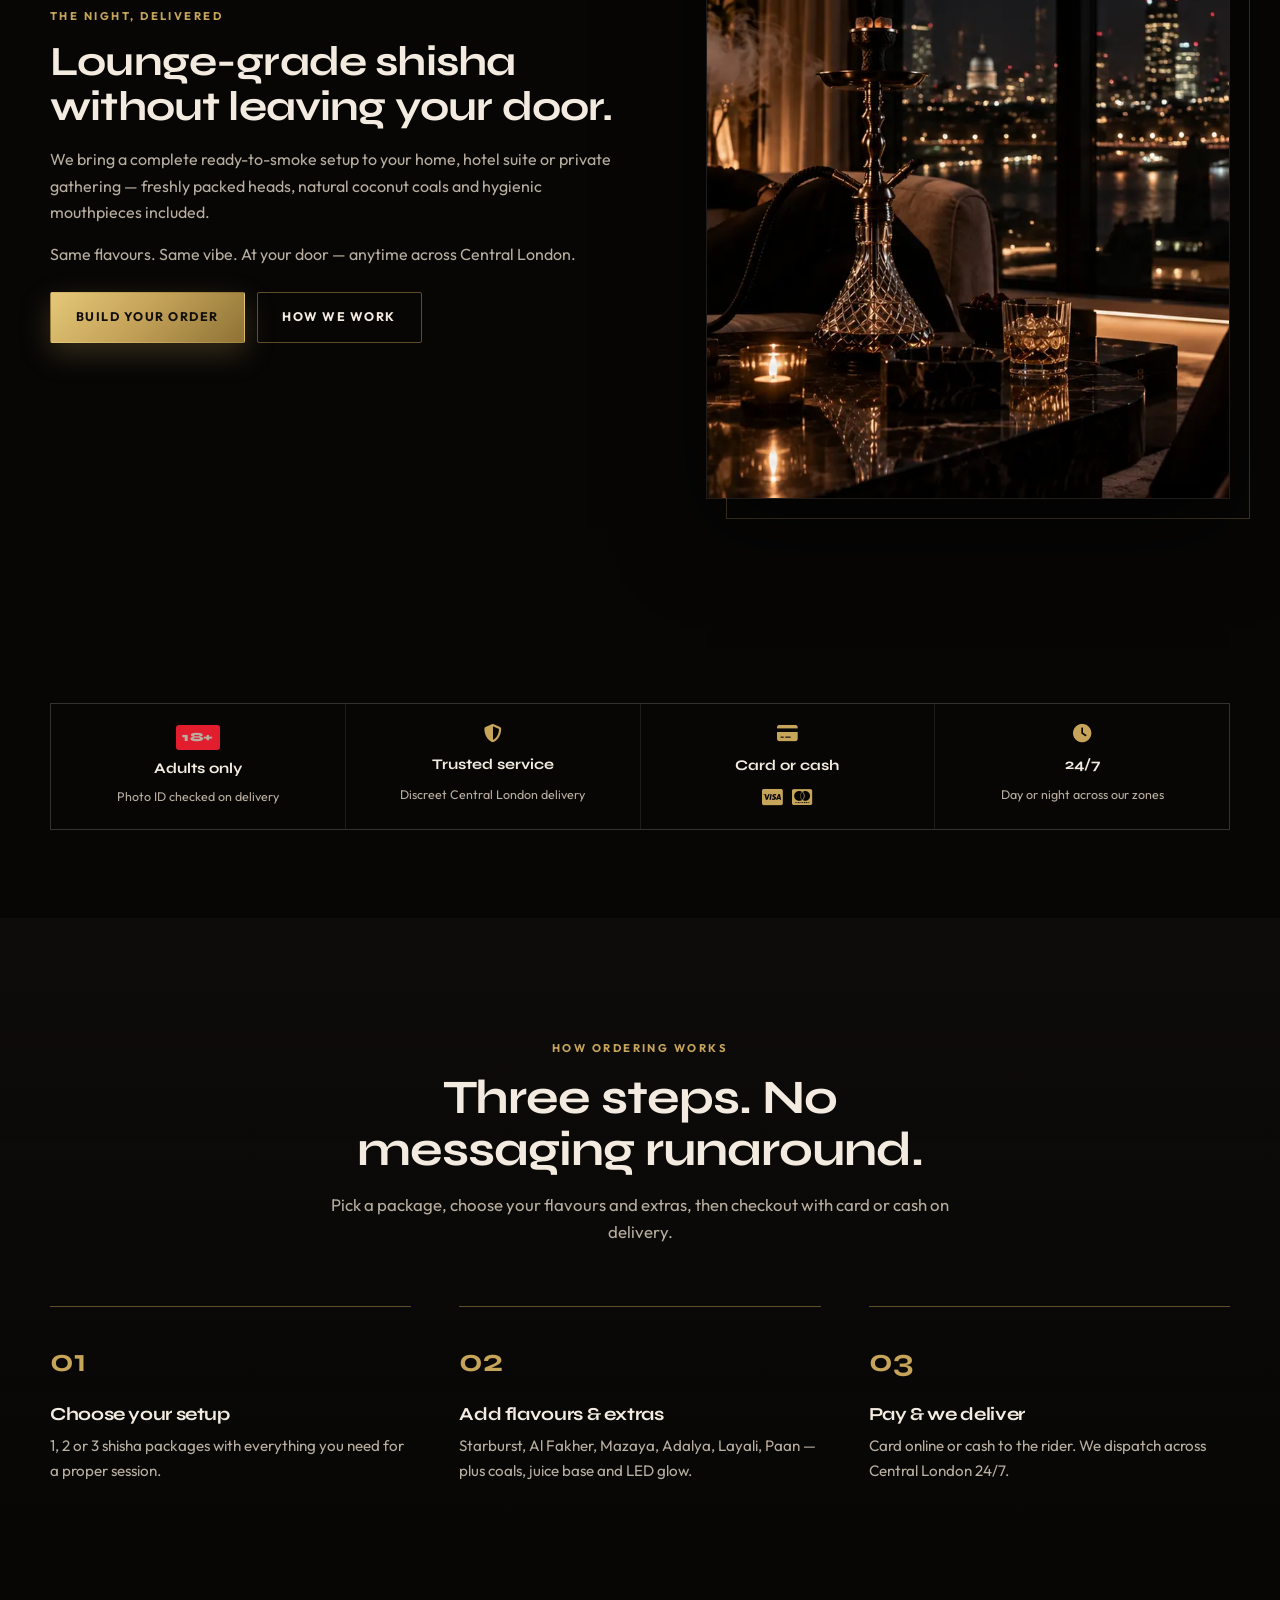
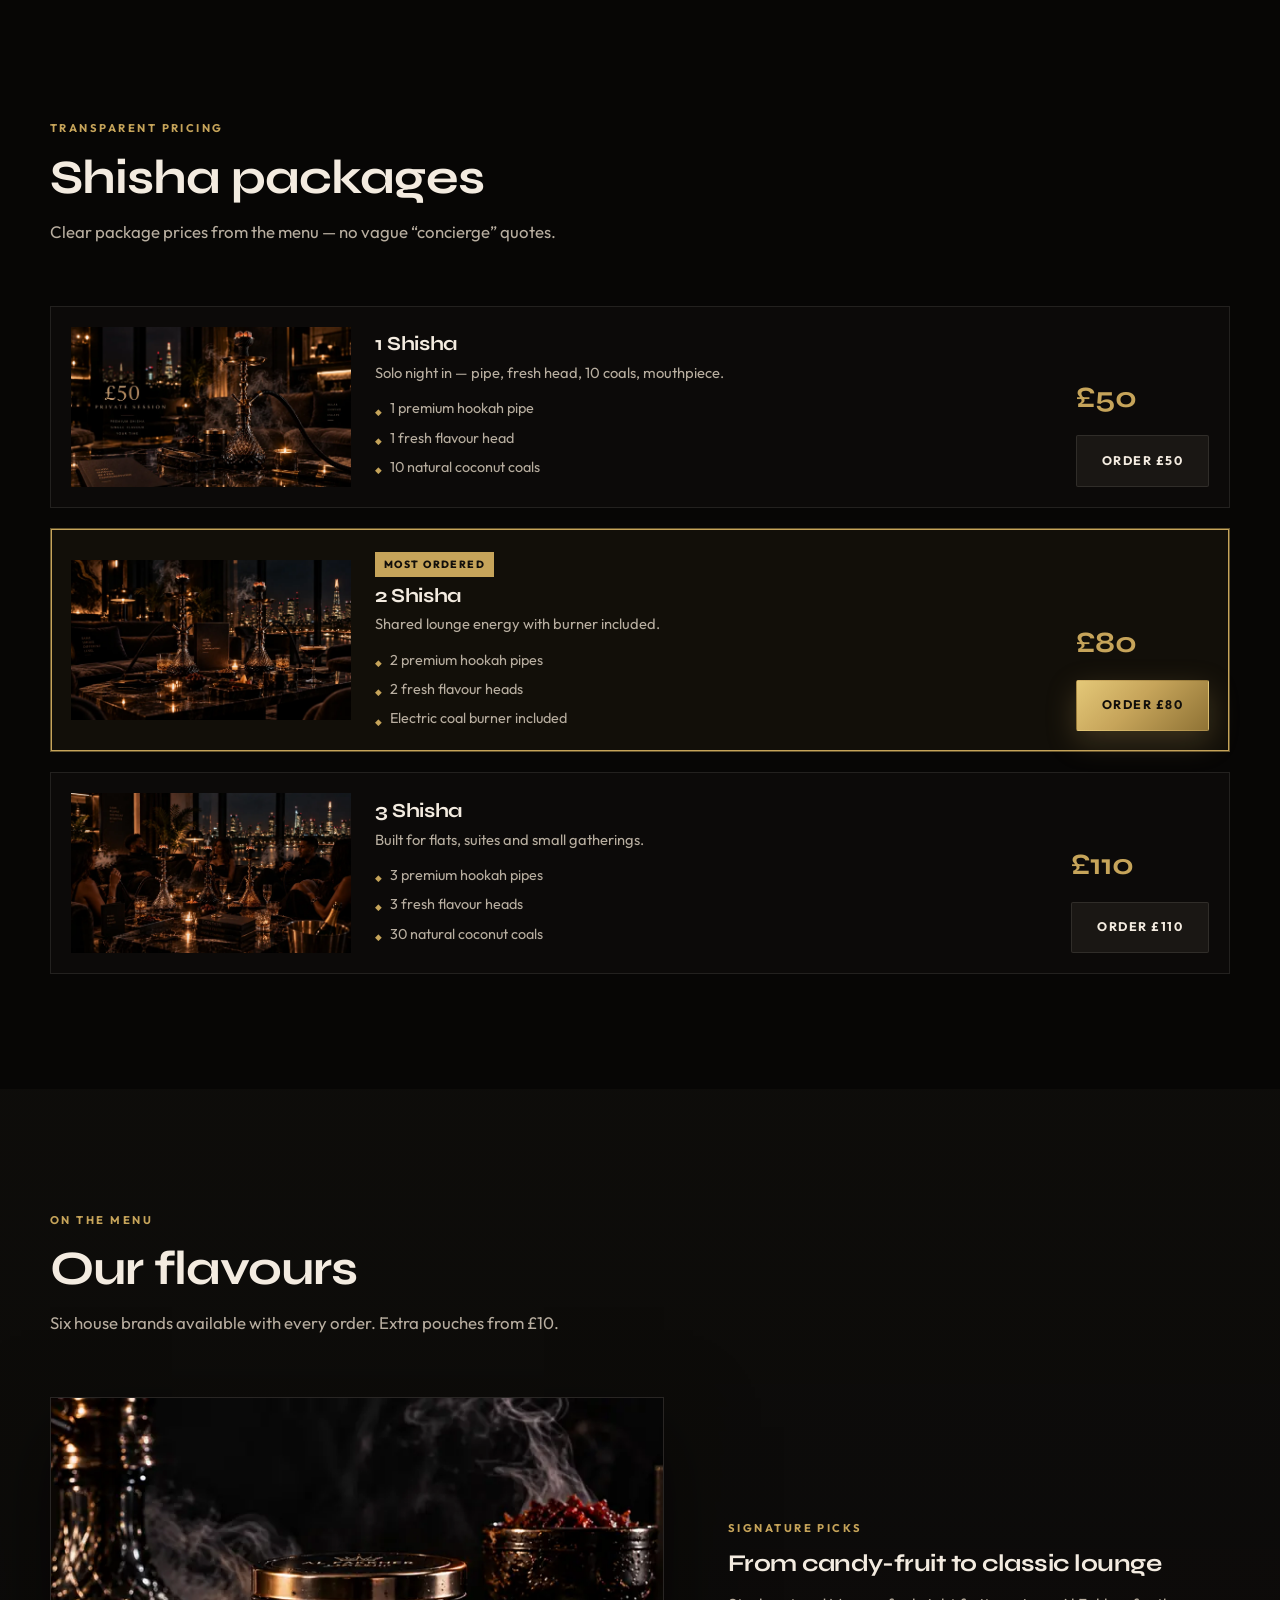
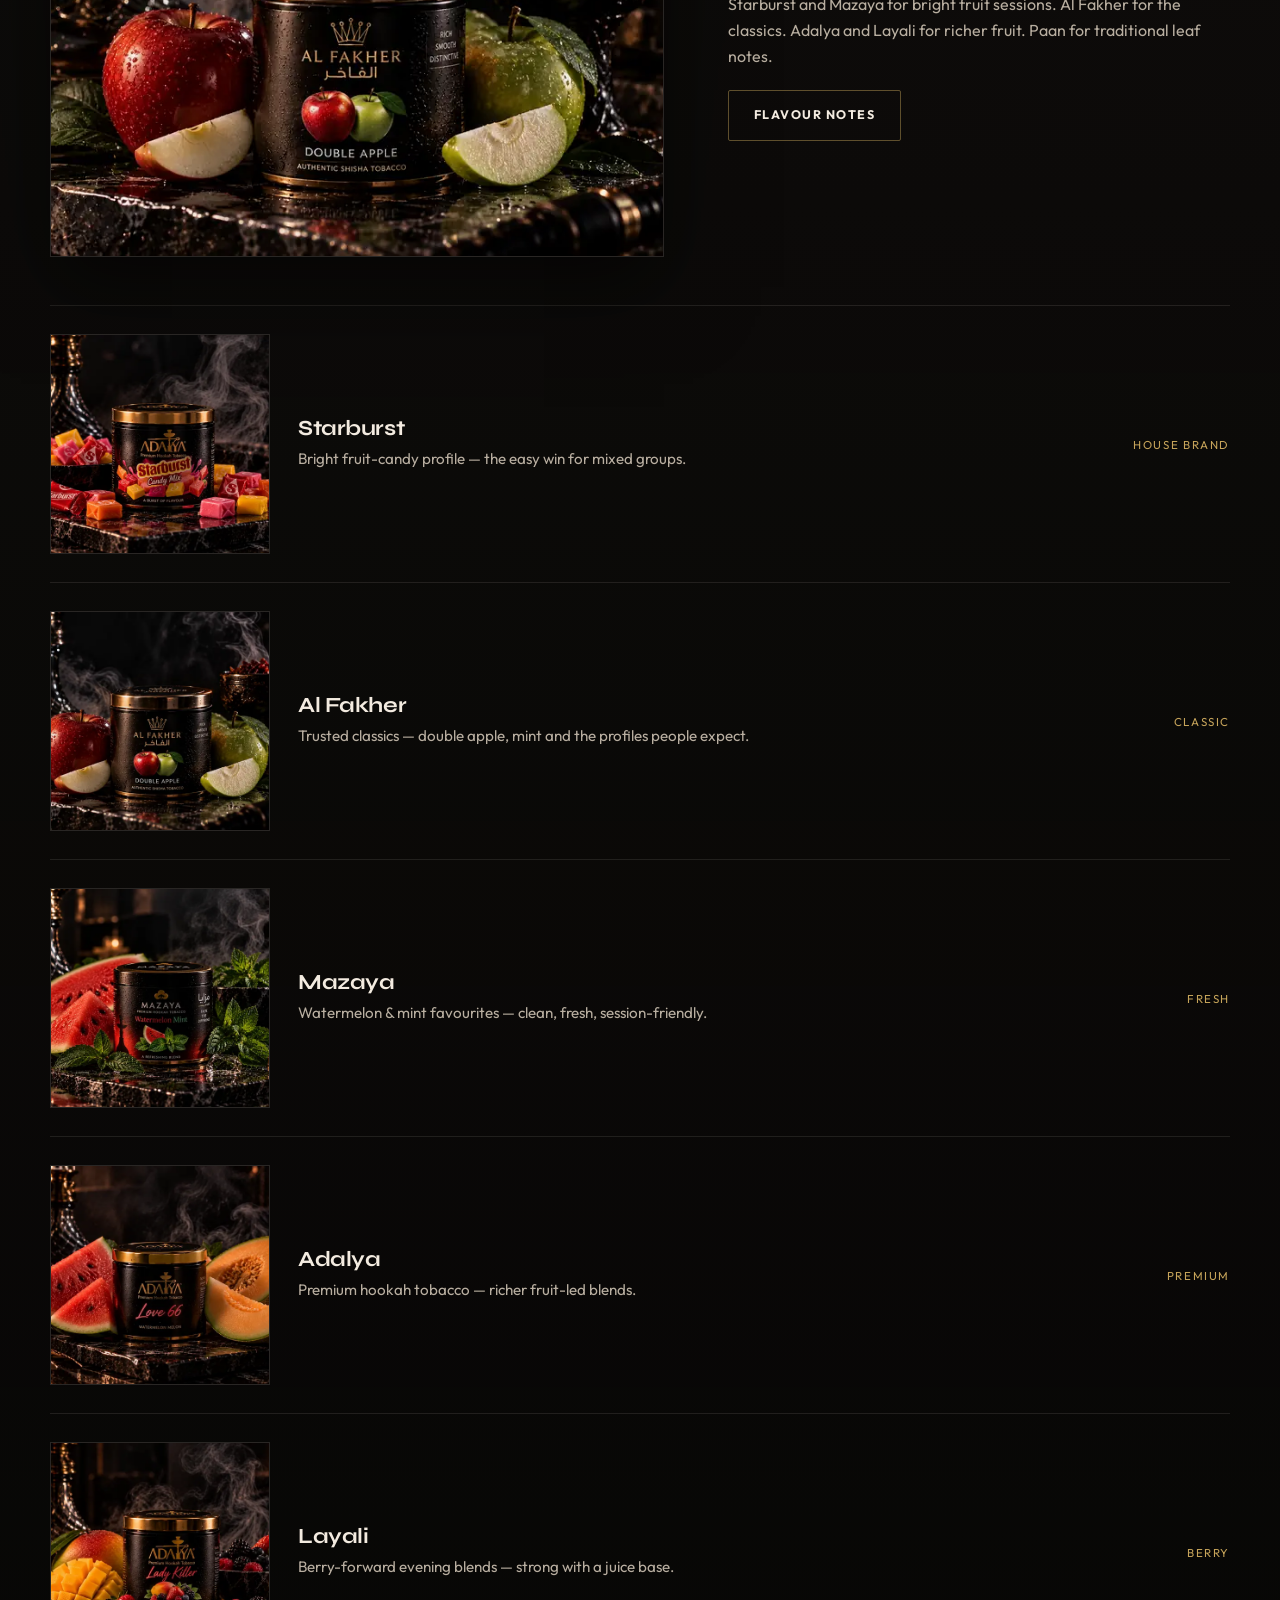
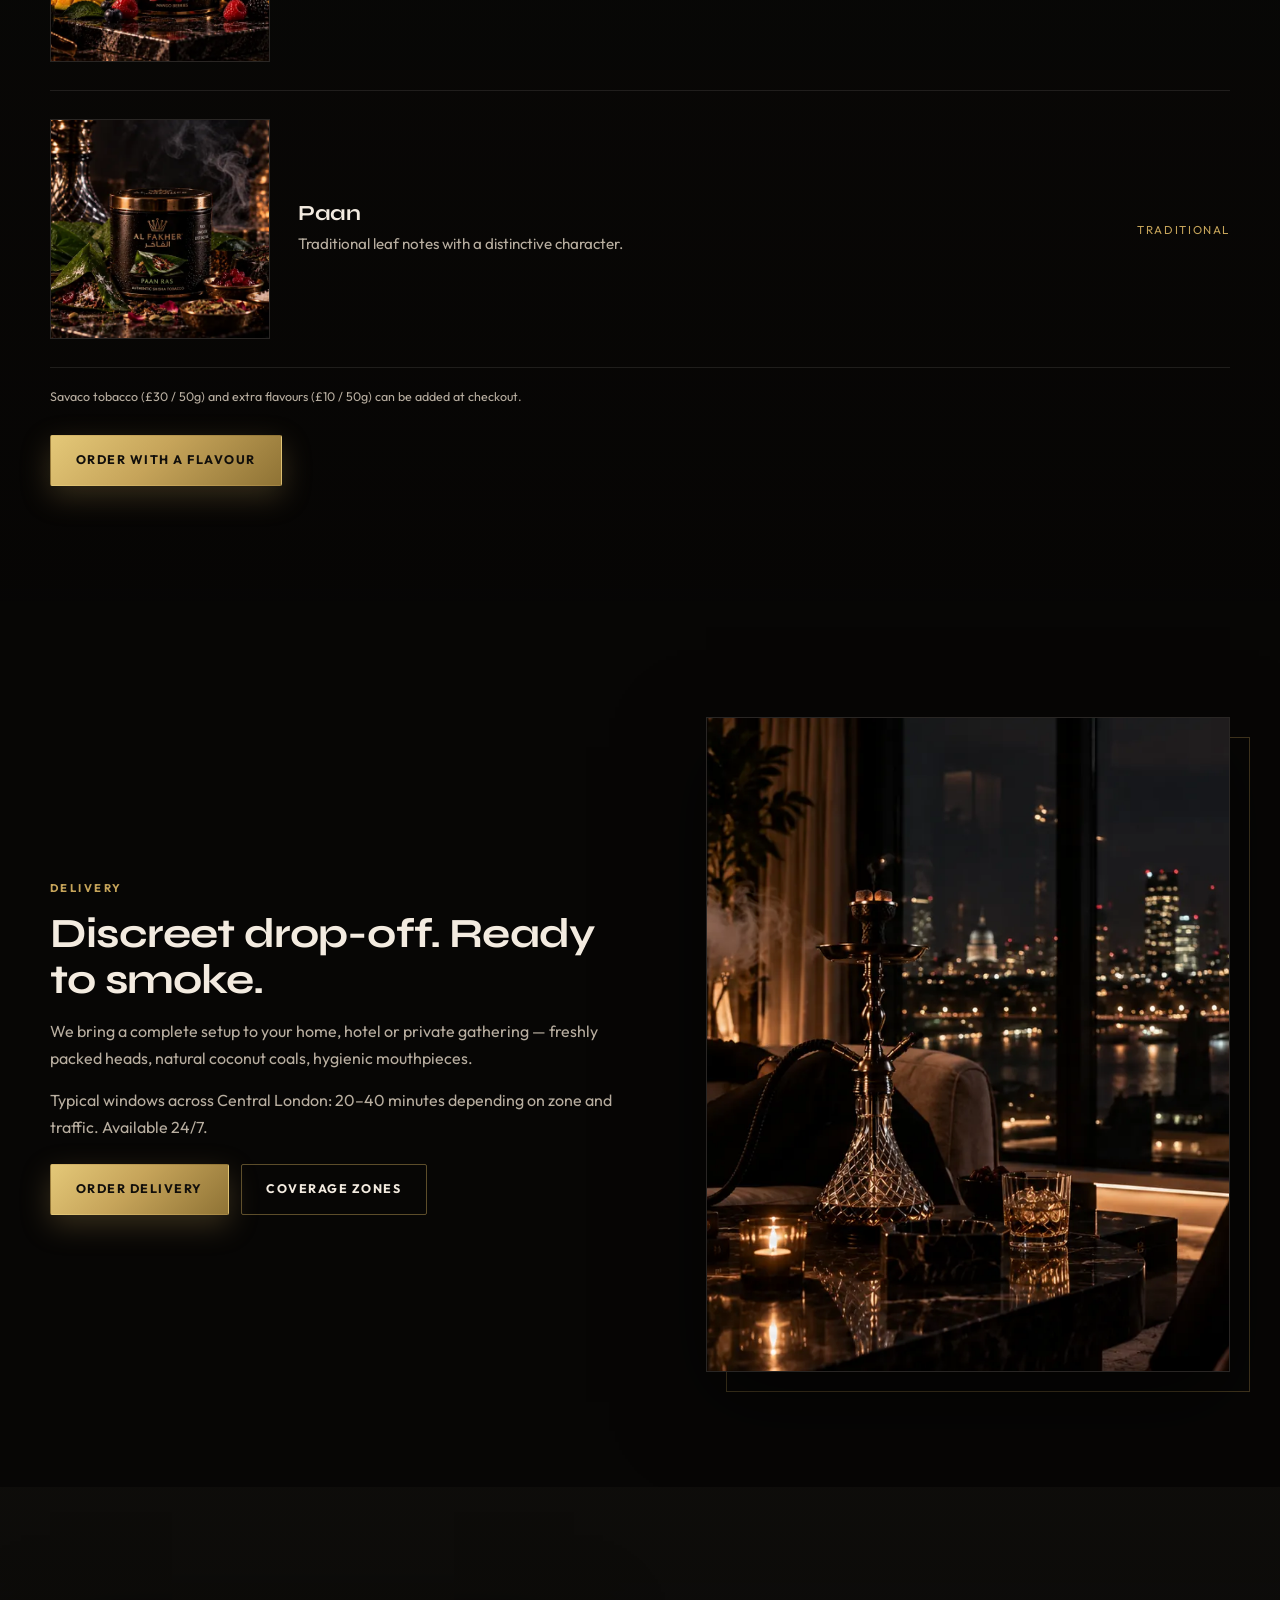
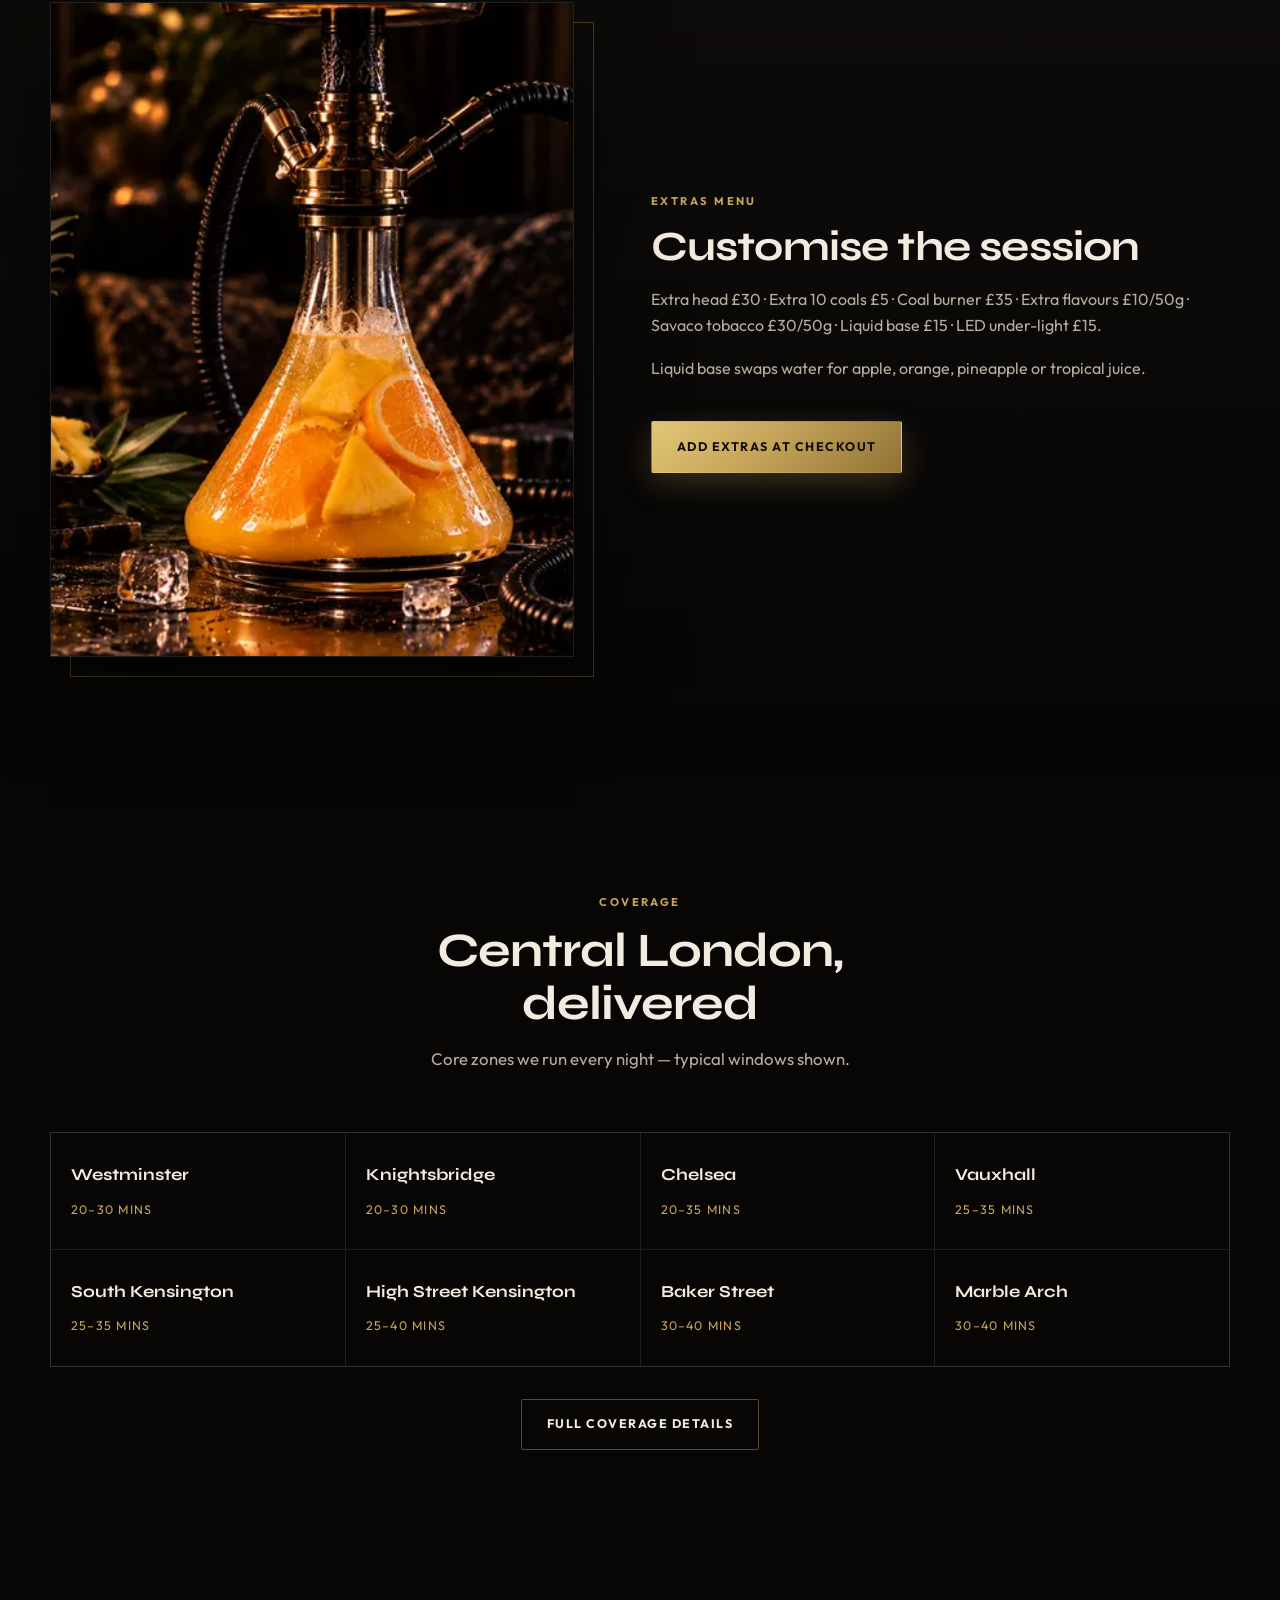
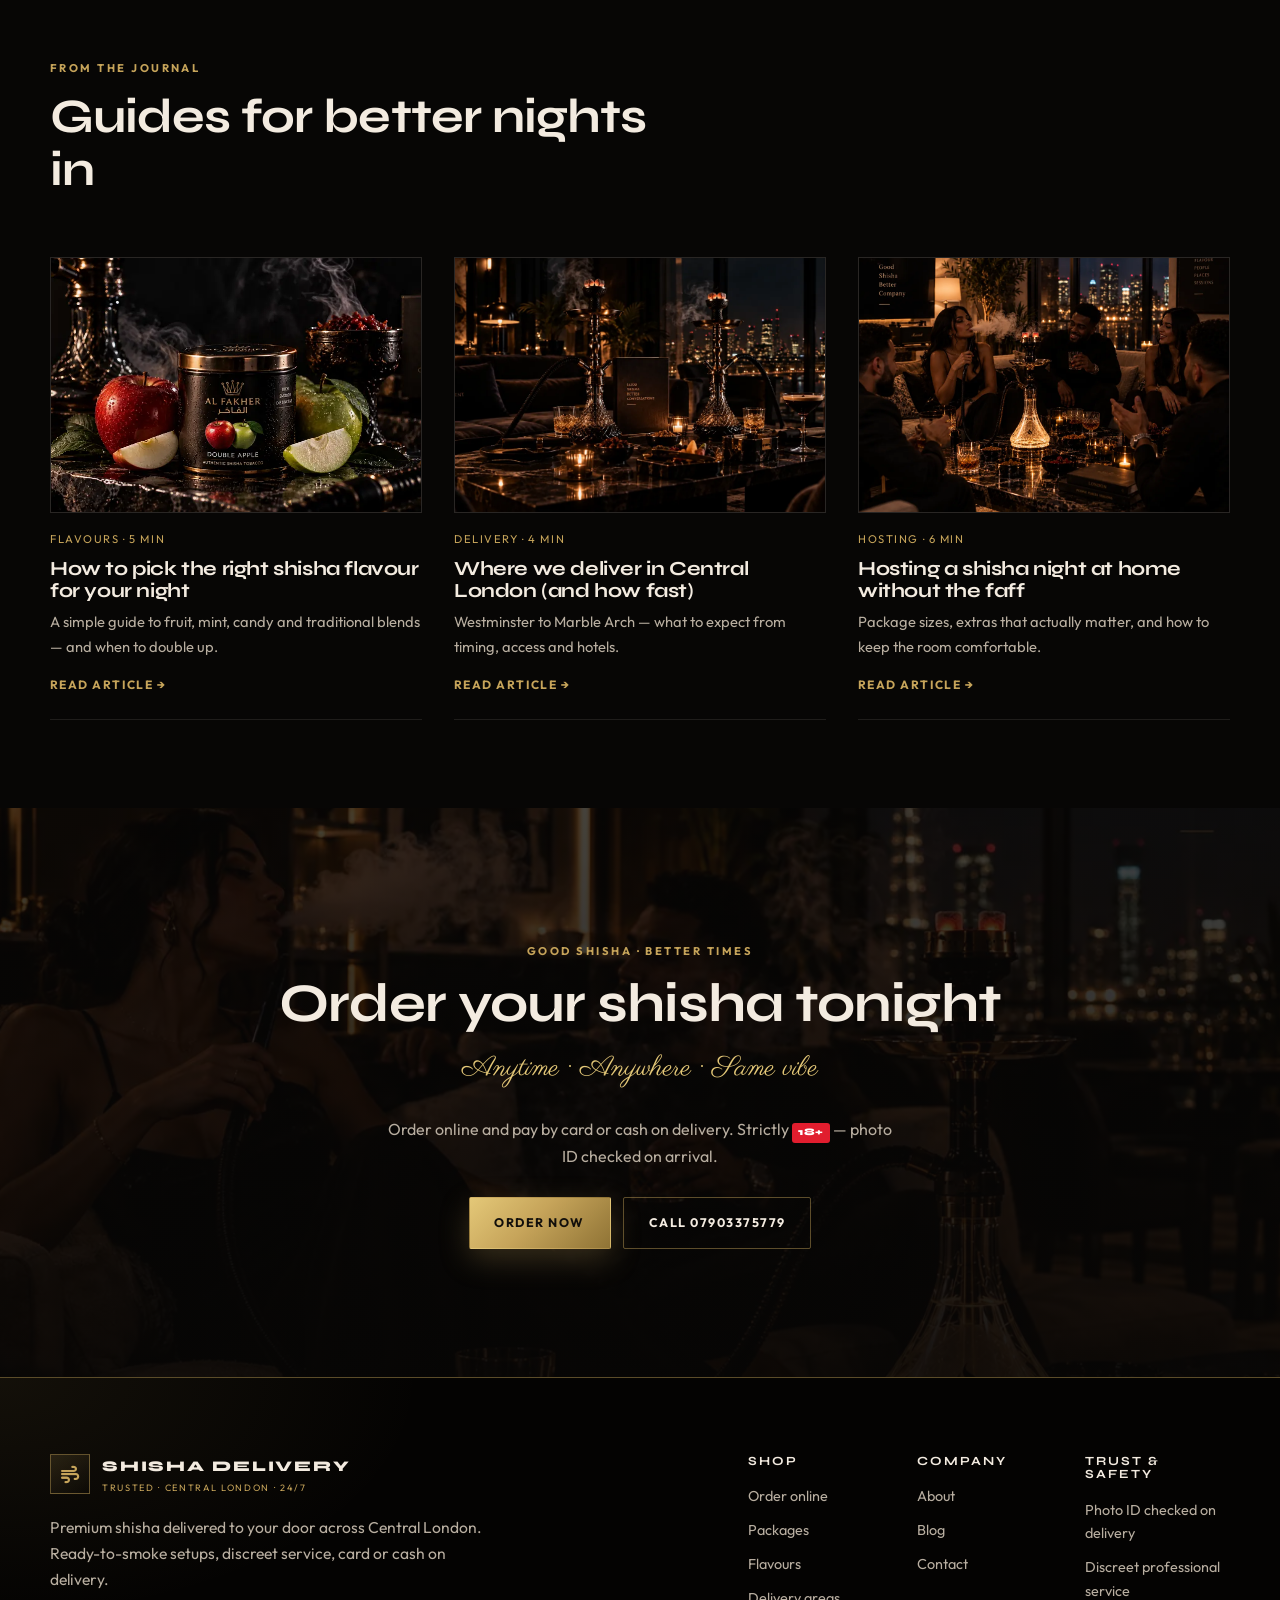
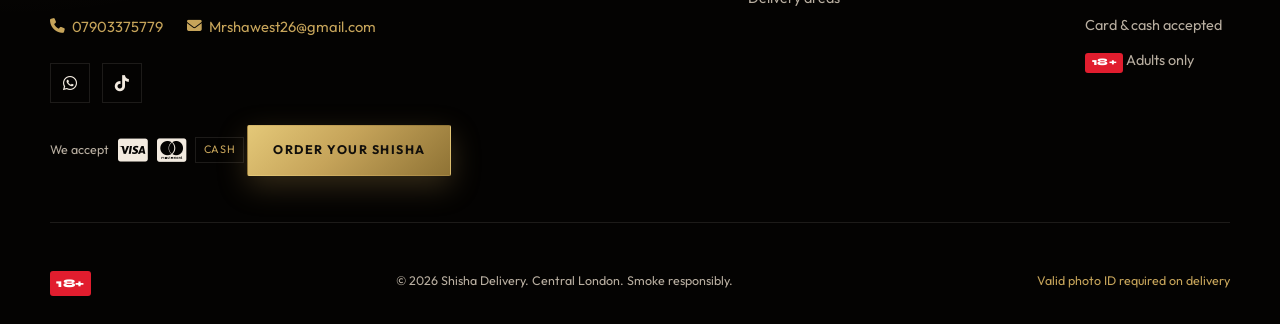
==== commit 2f39b4ed: "Mobile nav fix, e-commerce checkout, trust & SEO polish Fix overflowing mobile header, replace side-" ====
--- a/index.html
+++ b/index.html
@@ -9,7 +9,30 @@
   <link rel="preconnect" href="https://fonts.gstatic.com" crossorigin>
   <link href="https://fonts.googleapis.com/css2?family=Outfit:wght@300;400;500;600;700&family=Parisienne&family=Syne:wght@600;700;800&display=swap" rel="stylesheet">
   <link rel="stylesheet" href="https://cdnjs.cloudflare.com/ajax/libs/font-awesome/6.5.0/css/all.min.css">
+  <meta name="robots" content="index,follow">
+  <link rel="canonical" href="https://mowleed2000.github.io/doortooshisha/">
+  <meta property="og:title" content="SHISHA DELIVERY | Premium Central London">
+  <meta property="og:description" content="24/7 premium shisha delivery across Central London. Card or cash. 18+ with ID check on delivery.">
+  <meta property="og:type" content="website">
   <link rel="stylesheet" href="style.css">
+
+  <script type="application/ld+json">
+  {
+    "@context": "https://schema.org",
+    "@type": "LocalBusiness",
+    "name": "Shisha Delivery",
+    "description": "24/7 premium shisha delivery across Central London. Card or cash. 18+ with ID check on delivery.",
+    "url": "https://mowleed2000.github.io/doortooshisha/",
+    "telephone": "+447903375779",
+    "email": "Mrshawest26@gmail.com",
+    "areaServed": ["Westminster","Knightsbridge","Chelsea","Vauxhall","South Kensington","High Street Kensington","Baker Street","Marble Arch"],
+    "openingHours": "Mo-Su 00:00-23:59",
+    "priceRange": "££",
+    "currenciesAccepted": "GBP",
+    "paymentAccepted": "Cash, Credit Card",
+    "isAccessibleForFree": false
+  }
+  </script>
 </head>
 <body>
   <header class="site-header">
@@ -64,7 +87,7 @@
     <div class="hero-inner">
       <p class="hero-brand">Shisha <em>Delivery</em></p>
       <p class="hero-tag">Premium flavours delivered to you</p>
-      <p class="hero-lead">Ready-to-smoke premium setups across Central London — authentic tobacco, natural coals, discreet 24/7 delivery. Order online and pay by card or cash.</p>
+      <p class="hero-lead">Ready-to-smoke premium setups across Central London. Authentic tobacco, natural coals and discreet 24/7 delivery. Order online — pay by card or cash.</p>
       <div class="hero-actions">
         <a class="btn btn-gold" href="order.html">Order your shisha</a>
         <a class="btn btn-ghost" href="menu.html">Browse flavours</a>
@@ -73,7 +96,8 @@
         <span>24 hour delivery</span>
         <span>Central London</span>
         <span>Card or cash</span>
-        <span>18+ only</span>
+        <span class="age-badge">18+</span>
+        <span>ID checked on delivery</span>
       </div>
     </div>
     <script>
@@ -133,8 +157,8 @@
         </div>
         <div class="feature-item">
           <i class="fa-solid fa-credit-card"></i>
-          <strong>Card or cash</strong>
-          <span>Pay online or on arrival</span>
+          <strong>Trusted service</strong>
+          <span>ID verified on every delivery</span>
         </div>
       </div>
     </div>
@@ -160,6 +184,18 @@
     </div>
   </section>
 
+
+  <section class="section-tight">
+    <div class="container">
+      <div class="trust-band reveal">
+        <div class="trust-band-item"><span class="age-badge">18+</span><strong>Adults only</strong><span>Photo ID checked on delivery</span></div>
+        <div class="trust-band-item"><i class="fa-solid fa-shield-halved"></i><strong>Trusted service</strong><span>Discreet Central London delivery</span></div>
+        <div class="trust-band-item"><i class="fa-solid fa-credit-card"></i><strong>Card or cash</strong><span class="pay-accept"><i class="fa-brands fa-cc-visa"></i><i class="fa-brands fa-cc-mastercard"></i></span></div>
+        <div class="trust-band-item"><i class="fa-solid fa-clock"></i><strong>24/7</strong><span>Day or night across our zones</span></div>
+      </div>
+    </div>
+  </section>
+
   <section class="section section-muted">
     <div class="container">
       <div class="section-head center reveal">
@@ -249,8 +285,8 @@
     <div class="container">
       <div class="section-head reveal">
         <span class="eyebrow">On the menu</span>
-        <h2>Flavours, listed properly</h2>
-        <p>Six house brands — pick one when you order. Extra pouches from £10.</p>
+        <h2>Our flavours</h2>
+        <p>Six house brands available with every order. Extra pouches from £10.</p>
       </div>
 
       <div class="flavour-featured reveal">
@@ -258,7 +294,7 @@
         <div>
           <span class="eyebrow">Signature picks</span>
           <h2 style="margin-bottom:0.85rem;">From candy-fruit to classic lounge</h2>
-          <p style="color:var(--cream-mute);margin-bottom:1.25rem;">Starburst and Mazaya for easy crowd-pleasers. Al Fakher when you want the classic. Adalya and Layali for richer fruit. Paan when the table wants something traditional.</p>
+          <p style="color:var(--cream-mute);margin-bottom:1.25rem;">Starburst and Mazaya for bright fruit sessions. Al Fakher for the classics. Adalya and Layali for richer fruit. Paan for traditional leaf notes.</p>
           <a class="btn btn-ghost" href="menu.html">Flavour notes</a>
         </div>
       </div>
@@ -308,12 +344,12 @@
           <img src="assets/images/shisha/flavours/F06.webp" alt="Paan" loading="lazy">
           <div>
             <h3>Paan</h3>
-            <p>Traditional leaf notes when you want something different from candy fruit.</p>
+            <p>Traditional leaf notes with a distinctive character.</p>
           </div>
           <div class="flavour-meta">Traditional</div>
         </div>
       </div>
-      <p class="order-note reveal" style="margin-top:1.25rem;">Want the Savaco 50g upgrade (£30) or extra flavours (£10/50g)? Add them at checkout — we don’t need a fake “luxury line” wall of tiles for that.</p>
+      <p class="order-note reveal" style="margin-top:1.25rem;">Savaco tobacco (£30 / 50g) and extra flavours (£10 / 50g) can be added at checkout.</p>
       <div style="margin-top:1.75rem;" class="reveal">
         <a class="btn btn-gold" href="order.html">Order with a flavour</a>
       </div>
@@ -420,7 +456,7 @@
       <span class="eyebrow">Good shisha · Better times</span>
       <h2>Order your shisha tonight</h2>
       <span class="script">Anytime · Anywhere · Same vibe</span>
-      <p>Build your menu online. Pay by card or cash on delivery. Strictly 18+ — smoke responsibly.</p>
+      <p>Order online and pay by card or cash on delivery. Strictly <span class="age-badge age-badge--sm">18+</span> — photo ID checked on arrival.</p>
       <div class="btn-row" style="justify-content:center;">
         <a class="btn btn-gold" href="order.html">Order now</a>
         <a class="btn btn-ghost" href="tel:07903375779">Call 07903375779</a>
--- a/style.css
+++ b/style.css
@@ -15,7 +15,9 @@
   --ok: #6f9e7a;
   --radius: 2px;
   --max: 1180px;
-  --nav-h: 78px;
+  --nav-h: 72px;
+  --age: #e11d2e;
+  --wa: #25d366;
   --ease: cubic-bezier(0.22, 1, 0.36, 1);
   --shadow: 0 30px 80px rgba(0, 0, 0, 0.55);
 }
@@ -116,104 +118,49 @@
   display: flex;
   align-items: center;
   justify-content: space-between;
-  gap: 1.5rem;
+  gap: 1rem;
+  min-width: 0;
 }
 
 .brand {
   display: flex;
   align-items: center;
-  gap: 0.85rem;
-  flex-shrink: 0;
-}
-
-.brand-mark {
-  width: 42px;
-  height: 42px;
-  border: 1px solid var(--line-gold);
-  display: grid;
-  place-items: center;
-  color: var(--gold);
-  font-size: 1.15rem;
-  background: linear-gradient(145deg, rgba(198, 164, 90, 0.15), transparent);
+  gap: 0.75rem;
+  flex-shrink: 1;
+  min-width: 0;
+}
+
+.brand-copy {
+  min-width: 0;
 }
 
 .brand-copy strong {
   display: block;
   font-family: "Syne", sans-serif;
-  font-size: 0.95rem;
+  font-size: 0.92rem;
   font-weight: 800;
-  letter-spacing: 0.14em;
+  letter-spacing: 0.12em;
   text-transform: uppercase;
+  white-space: nowrap;
+  overflow: hidden;
+  text-overflow: ellipsis;
 }
 
 .brand-copy span {
   display: block;
-  font-size: 0.62rem;
-  letter-spacing: 0.22em;
+  font-size: 0.58rem;
+  letter-spacing: 0.18em;
   text-transform: uppercase;
   color: var(--gold);
   margin-top: 0.15rem;
-}
-
-.nav-links {
+  white-space: nowrap;
+}
+
+.nav-cta {
   display: flex;
   align-items: center;
-  gap: 1.75rem;
-  list-style: none;
-}
-
-.nav-links a {
-  font-size: 0.82rem;
-  font-weight: 500;
-  letter-spacing: 0.08em;
-  text-transform: uppercase;
-  color: var(--cream-mute);
-  position: relative;
-  padding: 0.35rem 0;
-  transition: color 0.25s var(--ease);
-}
-
-.nav-links a::after {
-  content: "";
-  position: absolute;
-  left: 0;
-  bottom: 0;
-  width: 0;
-  height: 1px;
-  background: var(--gold);
-  transition: width 0.3s var(--ease);
-}
-
-.nav-links a:hover,
-.nav-links a.active {
-  color: var(--cream);
-}
-
-.nav-links a:hover::after,
-.nav-links a.active::after {
-  width: 100%;
-}
-
-.nav-cta {
-  display: flex;
-  align-items: center;
-  gap: 0.75rem;
+  gap: 0.65rem;
   flex-shrink: 0;
-}
-
-.nav-phone {
-  font-size: 0.78rem;
-  letter-spacing: 0.06em;
-  color: var(--cream-mute);
-  display: none;
-}
-
-@media (min-width: 1100px) {
-  .nav-phone {
-    display: inline-flex;
-    align-items: center;
-    gap: 0.4rem;
-  }
 }
 
 .nav-toggle {
@@ -226,6 +173,73 @@
   cursor: pointer;
   align-items: center;
   justify-content: center;
+  flex-shrink: 0;
+}
+
+.brand-mark {
+  width: 40px;
+  height: 40px;
+  flex-shrink: 0;
+  border: 1px solid var(--line-gold);
+  display: grid;
+  place-items: center;
+  color: var(--gold);
+  font-size: 1.1rem;
+  background: linear-gradient(145deg, rgba(198, 164, 90, 0.15), transparent);
+}
+
+.nav-links {
+  display: flex;
+  align-items: center;
+  gap: 1.75rem;
+  list-style: none;
+}
+
+.nav-links a {
+  font-size: 0.82rem;
+  font-weight: 500;
+  letter-spacing: 0.08em;
+  text-transform: uppercase;
+  color: var(--cream-mute);
+  position: relative;
+  padding: 0.35rem 0;
+  transition: color 0.25s var(--ease);
+}
+
+.nav-links a::after {
+  content: "";
+  position: absolute;
+  left: 0;
+  bottom: 0;
+  width: 0;
+  height: 1px;
+  background: var(--gold);
+  transition: width 0.3s var(--ease);
+}
+
+.nav-links a:hover,
+.nav-links a.active {
+  color: var(--cream);
+}
+
+.nav-links a:hover::after,
+.nav-links a.active::after {
+  width: 100%;
+}
+
+.nav-phone {
+  font-size: 0.78rem;
+  letter-spacing: 0.06em;
+  color: var(--cream-mute);
+  display: none;
+}
+
+@media (min-width: 1100px) {
+  .nav-phone {
+    display: inline-flex;
+    align-items: center;
+    gap: 0.4rem;
+  }
 }
 
 .nav-toggle span {
@@ -1499,9 +1513,12 @@
     display: none;
   }
 
-  .nav-bar > .nav-cta .btn-ghost,
-  .nav-bar > .nav-cta .nav-phone {
-    display: none;
+  .nav-bar > .nav-cta {
+    display: none !important;
+  }
+
+  body.nav-open {
+    overflow: hidden;
   }
 
   .site-header.is-open .nav-drawer {
@@ -1533,7 +1550,7 @@
   }
 
   .site-header.is-open .nav-drawer .nav-cta {
-    display: flex;
+    display: flex !important;
     gap: 0.65rem;
     margin-top: 1rem;
   }
@@ -1609,3 +1626,474 @@
     grid-template-columns: 1fr 1fr;
   }
 }
+
+/* ——— AGE / TRUST / PAYMENTS ——— */
+.age-badge {
+  display: inline-flex;
+  align-items: center;
+  justify-content: center;
+  min-width: 2.1rem;
+  height: 1.55rem;
+  padding: 0 0.4rem;
+  background: var(--age);
+  color: #fff;
+  font-family: "Syne", sans-serif;
+  font-size: 0.72rem;
+  font-weight: 800;
+  letter-spacing: 0.04em;
+  border-radius: 3px;
+  line-height: 1;
+}
+
+.age-badge--sm {
+  min-width: 1.7rem;
+  height: 1.25rem;
+  font-size: 0.62rem;
+}
+
+.trust-inline {
+  display: flex;
+  flex-wrap: wrap;
+  align-items: center;
+  gap: 0.75rem 1.1rem;
+  margin-top: 1.25rem;
+  font-size: 0.82rem;
+  color: var(--cream-mute);
+}
+
+.pay-accept {
+  display: inline-flex;
+  align-items: center;
+  gap: 0.55rem;
+  color: var(--cream-mute);
+  font-size: 0.78rem;
+}
+
+.pay-accept i {
+  font-size: 1.65rem;
+  color: var(--cream);
+}
+
+.cash-pill {
+  border: 1px solid var(--line);
+  padding: 0.2rem 0.45rem;
+  font-size: 0.68rem;
+  letter-spacing: 0.08em;
+  text-transform: uppercase;
+  color: var(--gold);
+}
+
+.pay-icons {
+  display: flex;
+  gap: 0.45rem;
+  margin-top: 0.35rem;
+  font-size: 1.45rem;
+  color: var(--cream);
+}
+
+.footer-social {
+  display: flex;
+  gap: 0.75rem;
+  margin: 0 0 1.1rem;
+}
+
+.footer-social a {
+  width: 40px;
+  height: 40px;
+  border: 1px solid var(--line);
+  display: grid;
+  place-items: center;
+  color: var(--cream);
+  transition: border-color 0.2s, color 0.2s;
+}
+
+.footer-social a:hover {
+  border-color: var(--gold);
+  color: var(--gold);
+}
+
+.footer-pay {
+  margin-bottom: 1.15rem;
+}
+
+/* Floating WhatsApp */
+.wa-float {
+  position: fixed;
+  right: 1rem;
+  bottom: 1.15rem;
+  z-index: 1200;
+  width: 56px;
+  height: 56px;
+  border-radius: 50%;
+  background: var(--wa);
+  color: #fff;
+  display: grid;
+  place-items: center;
+  font-size: 1.7rem;
+  box-shadow: 0 12px 30px rgba(0, 0, 0, 0.35);
+  transition: transform 0.2s var(--ease);
+}
+
+.wa-float:hover {
+  transform: translateY(-2px) scale(1.04);
+  color: #fff;
+}
+
+body.checkout-open .wa-float,
+body.nav-open .wa-float {
+  opacity: 0;
+  pointer-events: none;
+}
+
+/* ——— SHOP GRID ——— */
+.shop-head {
+  display: flex;
+  flex-wrap: wrap;
+  justify-content: space-between;
+  align-items: flex-end;
+  gap: 1rem;
+  margin-bottom: 2rem;
+}
+
+.shop-head h2 {
+  font-size: clamp(1.6rem, 3vw, 2.2rem);
+  margin-bottom: 0.35rem;
+}
+
+.shop-head p {
+  color: var(--cream-mute);
+}
+
+.product-grid {
+  display: grid;
+  grid-template-columns: repeat(3, 1fr);
+  gap: 1.5rem;
+}
+
+.product-card {
+  position: relative;
+  border: 1px solid var(--line);
+  background: rgba(18, 16, 14, 0.55);
+  display: flex;
+  flex-direction: column;
+  overflow: hidden;
+  transition: border-color 0.25s, transform 0.25s var(--ease);
+  cursor: pointer;
+}
+
+.product-card:hover,
+.product-card.is-selected {
+  border-color: var(--line-gold);
+}
+
+.product-card .pkg-badge {
+  position: absolute;
+  top: 0.85rem;
+  left: 0.85rem;
+  z-index: 2;
+}
+
+.product-card-media {
+  aspect-ratio: 4 / 3;
+  overflow: hidden;
+  background: var(--ink-soft);
+}
+
+.product-card-media img {
+  width: 100%;
+  height: 100%;
+  object-fit: cover;
+}
+
+.product-card-body {
+  padding: 1.25rem 1.2rem 1.35rem;
+  display: flex;
+  flex-direction: column;
+  flex: 1;
+  gap: 0.55rem;
+}
+
+.product-card-body h3 {
+  font-size: 1.25rem;
+}
+
+.product-blurb {
+  color: var(--cream-mute);
+  font-size: 0.92rem;
+}
+
+.product-card-body ul {
+  list-style: none;
+  margin: 0.35rem 0 0.75rem;
+  display: grid;
+  gap: 0.3rem;
+}
+
+.product-card-body li {
+  font-size: 0.86rem;
+  color: var(--cream-mute);
+  display: flex;
+  gap: 0.45rem;
+}
+
+.product-card-body li::before {
+  content: "◆";
+  color: var(--gold);
+  font-size: 0.5rem;
+  margin-top: 0.4rem;
+}
+
+.product-card-foot {
+  margin-top: auto;
+  display: flex;
+  align-items: center;
+  justify-content: space-between;
+  gap: 0.75rem;
+}
+
+.product-card-foot .price {
+  font-family: "Syne", sans-serif;
+  font-size: 1.7rem;
+  color: var(--gold);
+  font-weight: 700;
+}
+
+.page-hero--shop {
+  min-height: 34vh;
+}
+
+/* ——— CHECKOUT DRAWER ——— */
+.checkout-backdrop {
+  position: fixed;
+  inset: 0;
+  background: rgba(0, 0, 0, 0.62);
+  z-index: 2000;
+  opacity: 0;
+  pointer-events: none;
+  transition: opacity 0.3s;
+}
+
+.checkout-backdrop.is-open {
+  opacity: 1;
+  pointer-events: auto;
+  display: block;
+}
+
+.checkout-drawer {
+  position: fixed;
+  top: 0;
+  right: 0;
+  width: min(100%, 440px);
+  height: 100%;
+  background: #0c0b0a;
+  border-left: 1px solid var(--line-gold);
+  z-index: 2100;
+  transform: translateX(105%);
+  transition: transform 0.35s var(--ease);
+  display: flex;
+  flex-direction: column;
+  overflow: hidden;
+}
+
+.checkout-drawer.is-open {
+  transform: translateX(0);
+}
+
+.checkout-drawer-head {
+  display: flex;
+  justify-content: space-between;
+  align-items: flex-start;
+  padding: 1.25rem 1.25rem 1rem;
+  border-bottom: 1px solid var(--line);
+}
+
+.checkout-drawer-head h2 {
+  font-size: 1.35rem;
+}
+
+.icon-btn {
+  width: 40px;
+  height: 40px;
+  border: 1px solid var(--line);
+  background: transparent;
+  color: var(--cream);
+  font-size: 1.5rem;
+  cursor: pointer;
+  line-height: 1;
+}
+
+.checkout-summary {
+  padding: 1rem 1.25rem;
+  border-bottom: 1px solid var(--line);
+  background: rgba(18, 16, 14, 0.7);
+}
+
+.checkout-form {
+  padding: 1.1rem 1.25rem 2rem;
+  overflow-y: auto;
+  flex: 1;
+}
+
+.addon-row {
+  display: grid;
+  grid-template-columns: auto 1fr auto;
+  gap: 0.65rem;
+  align-items: center;
+  padding: 0.55rem 0;
+  border-bottom: 1px solid var(--line);
+  font-size: 0.9rem;
+  color: var(--cream-mute);
+  cursor: pointer;
+  letter-spacing: 0;
+  text-transform: none;
+  font-weight: 400;
+}
+
+.addon-row em {
+  color: var(--gold);
+  font-style: normal;
+  font-size: 0.82rem;
+}
+
+.age-confirm {
+  display: flex;
+  gap: 0.65rem;
+  align-items: flex-start;
+  font-size: 0.86rem;
+  color: var(--cream-mute);
+  letter-spacing: 0;
+  text-transform: none;
+  font-weight: 400;
+  line-height: 1.45;
+}
+
+.age-confirm input {
+  margin-top: 0.2rem;
+  accent-color: var(--age);
+}
+
+.cart-bar {
+  position: fixed;
+  left: 0;
+  right: 0;
+  bottom: 0;
+  z-index: 1500;
+  display: none;
+  justify-content: space-between;
+  align-items: center;
+  gap: 1rem;
+  padding: 0.85rem 1rem calc(0.85rem + env(safe-area-inset-bottom));
+  background: rgba(7, 6, 5, 0.96);
+  border-top: 1px solid var(--line-gold);
+  backdrop-filter: blur(12px);
+}
+
+.cart-bar.is-visible {
+  display: flex;
+}
+
+.cart-bar strong {
+  display: block;
+  font-size: 0.92rem;
+}
+
+.cart-bar span {
+  color: var(--gold);
+  font-family: "Syne", sans-serif;
+  font-weight: 700;
+}
+
+body.checkout-open {
+  overflow: hidden;
+}
+
+body.checkout-open .cart-bar {
+  display: none;
+}
+
+@media (max-width: 980px) {
+  .product-grid {
+    grid-template-columns: 1fr;
+  }
+
+  .checkout-drawer {
+    width: 100%;
+  }
+
+  /* Mobile header: brand + hamburger only — no overflowing Order Now */
+  .nav-bar > .nav-cta {
+    display: none !important;
+  }
+
+  .brand-copy span {
+    display: none;
+  }
+
+  .brand-copy strong {
+    font-size: 0.82rem;
+    letter-spacing: 0.08em;
+  }
+
+  .brand-mark {
+    width: 36px;
+    height: 36px;
+    font-size: 1rem;
+  }
+
+  .container {
+    width: min(100% - 1.5rem, var(--max));
+  }
+
+  .wa-float {
+    bottom: 5.25rem;
+  }
+
+  body:not(.checkout-open) .cart-bar.is-visible ~ .wa-float,
+  .cart-bar.is-visible + * {
+    /* keep float above cart bar handled via bottom offset */
+  }
+}
+
+@media (min-width: 700px) and (max-width: 980px) {
+  .product-grid {
+    grid-template-columns: 1fr 1fr;
+  }
+}
+
+.trust-band {
+  display: grid;
+  grid-template-columns: repeat(4, 1fr);
+  gap: 1px;
+  background: var(--line);
+  border: 1px solid var(--line);
+}
+
+.trust-band-item {
+  background: var(--ink);
+  padding: 1.35rem 1.1rem;
+  text-align: center;
+  display: grid;
+  gap: 0.4rem;
+  justify-items: center;
+}
+
+.trust-band-item i {
+  color: var(--gold);
+  font-size: 1.15rem;
+}
+
+.trust-band-item strong {
+  font-family: "Syne", sans-serif;
+  font-size: 0.92rem;
+}
+
+.trust-band-item span {
+  font-size: 0.78rem;
+  color: var(--cream-mute);
+}
+
+@media (max-width: 800px) {
+  .trust-band {
+    grid-template-columns: 1fr 1fr;
+  }
+}
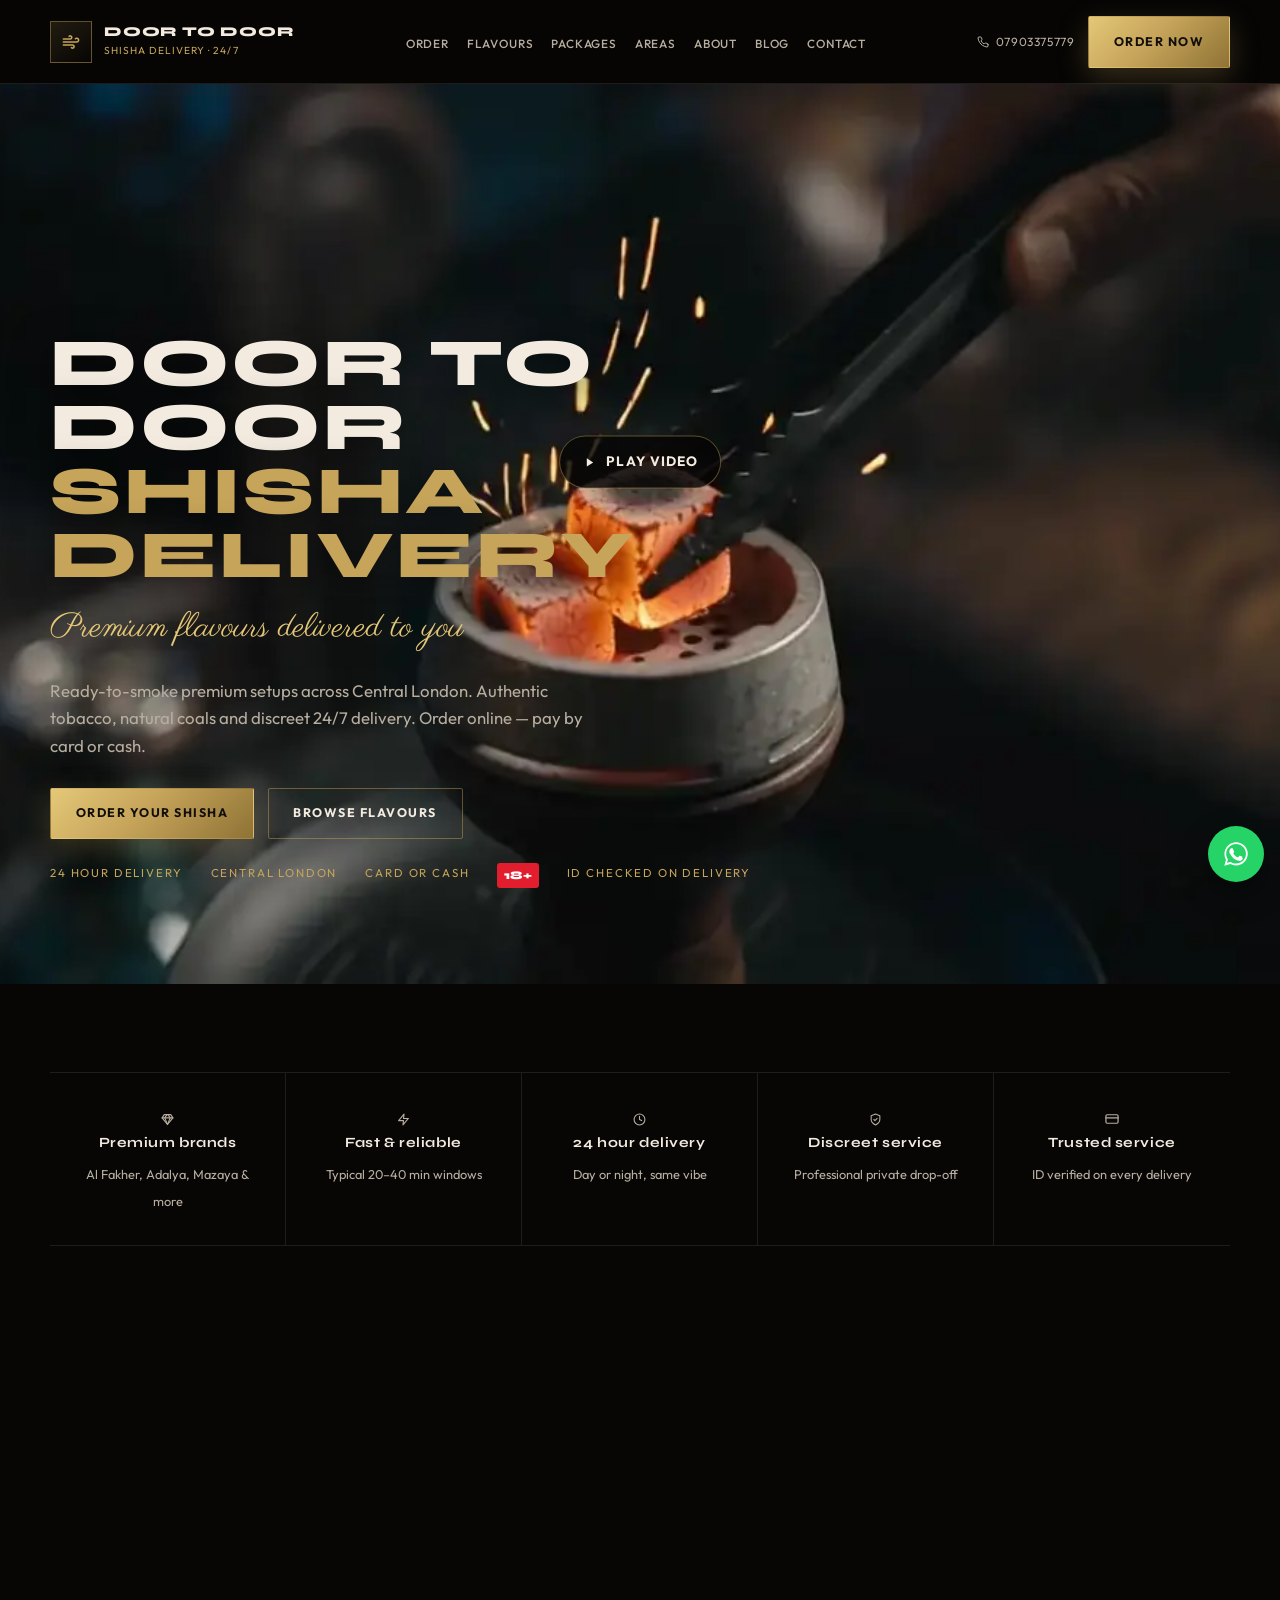
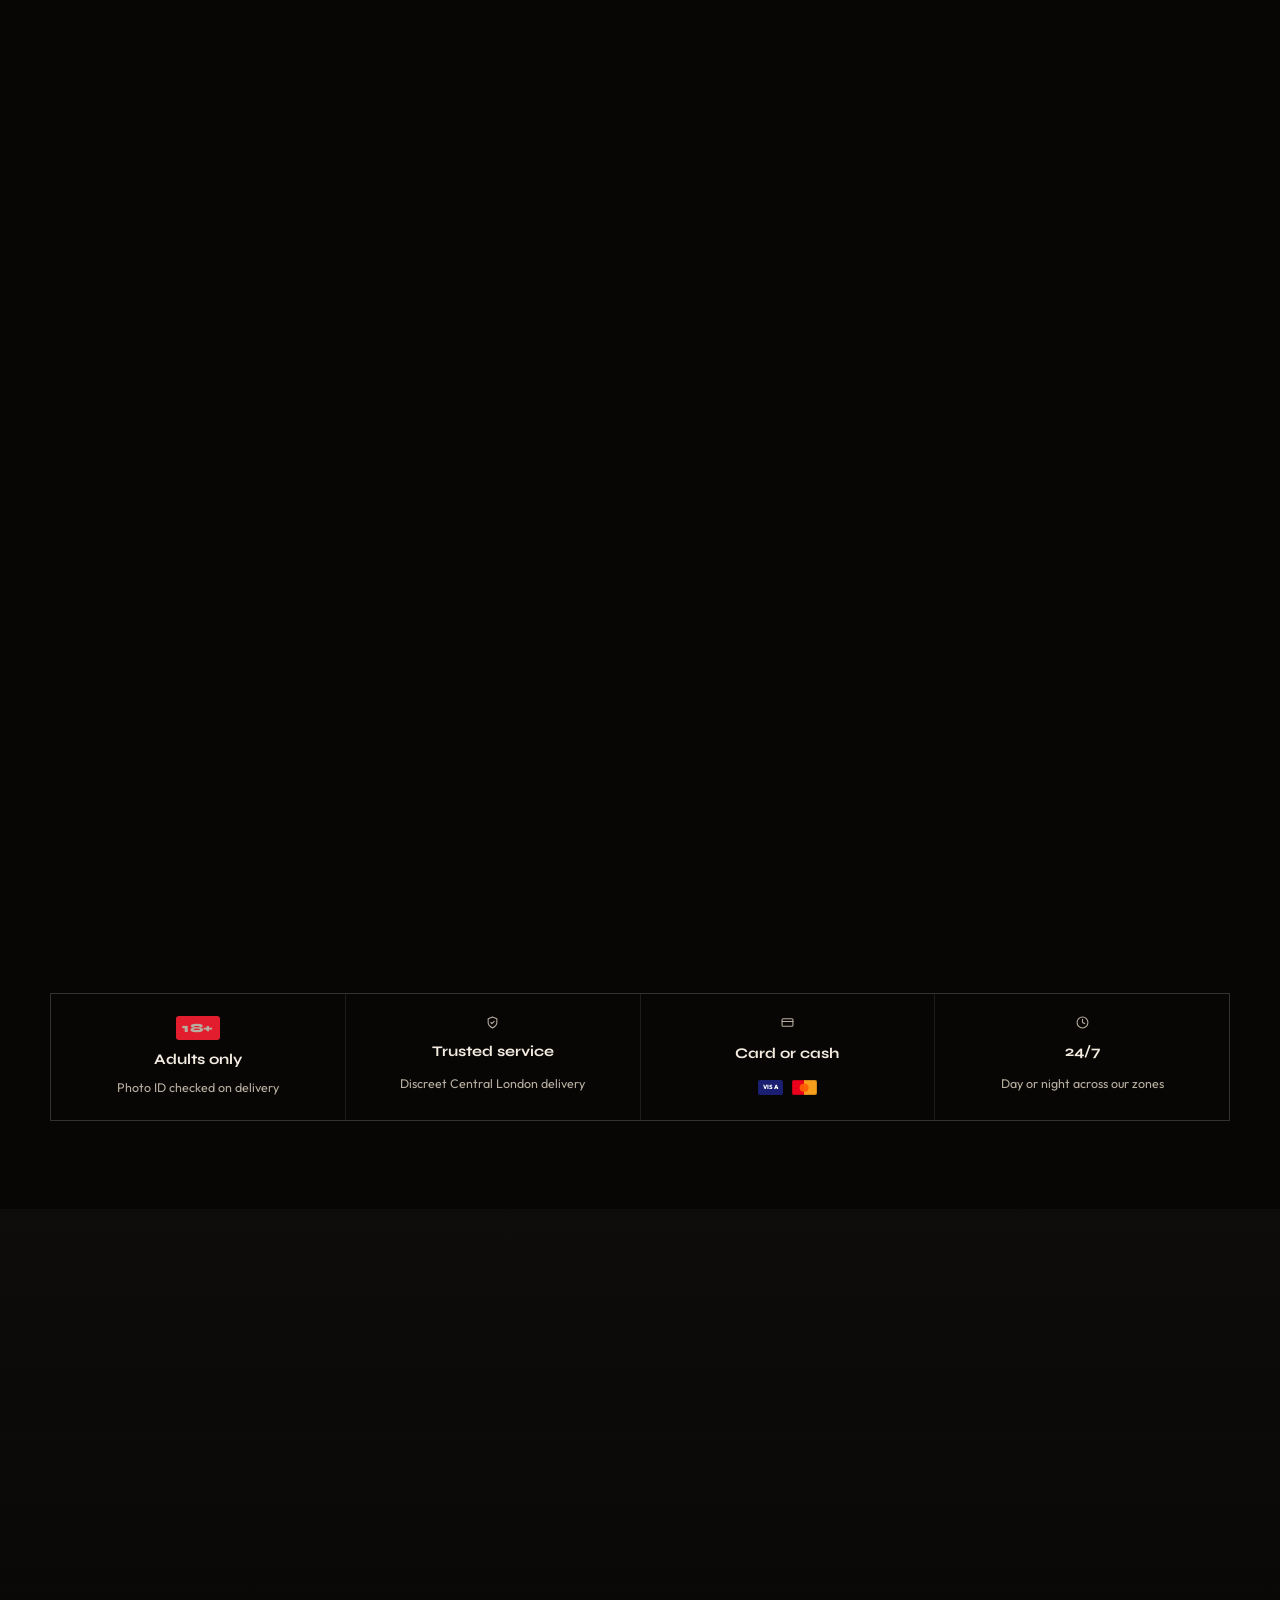
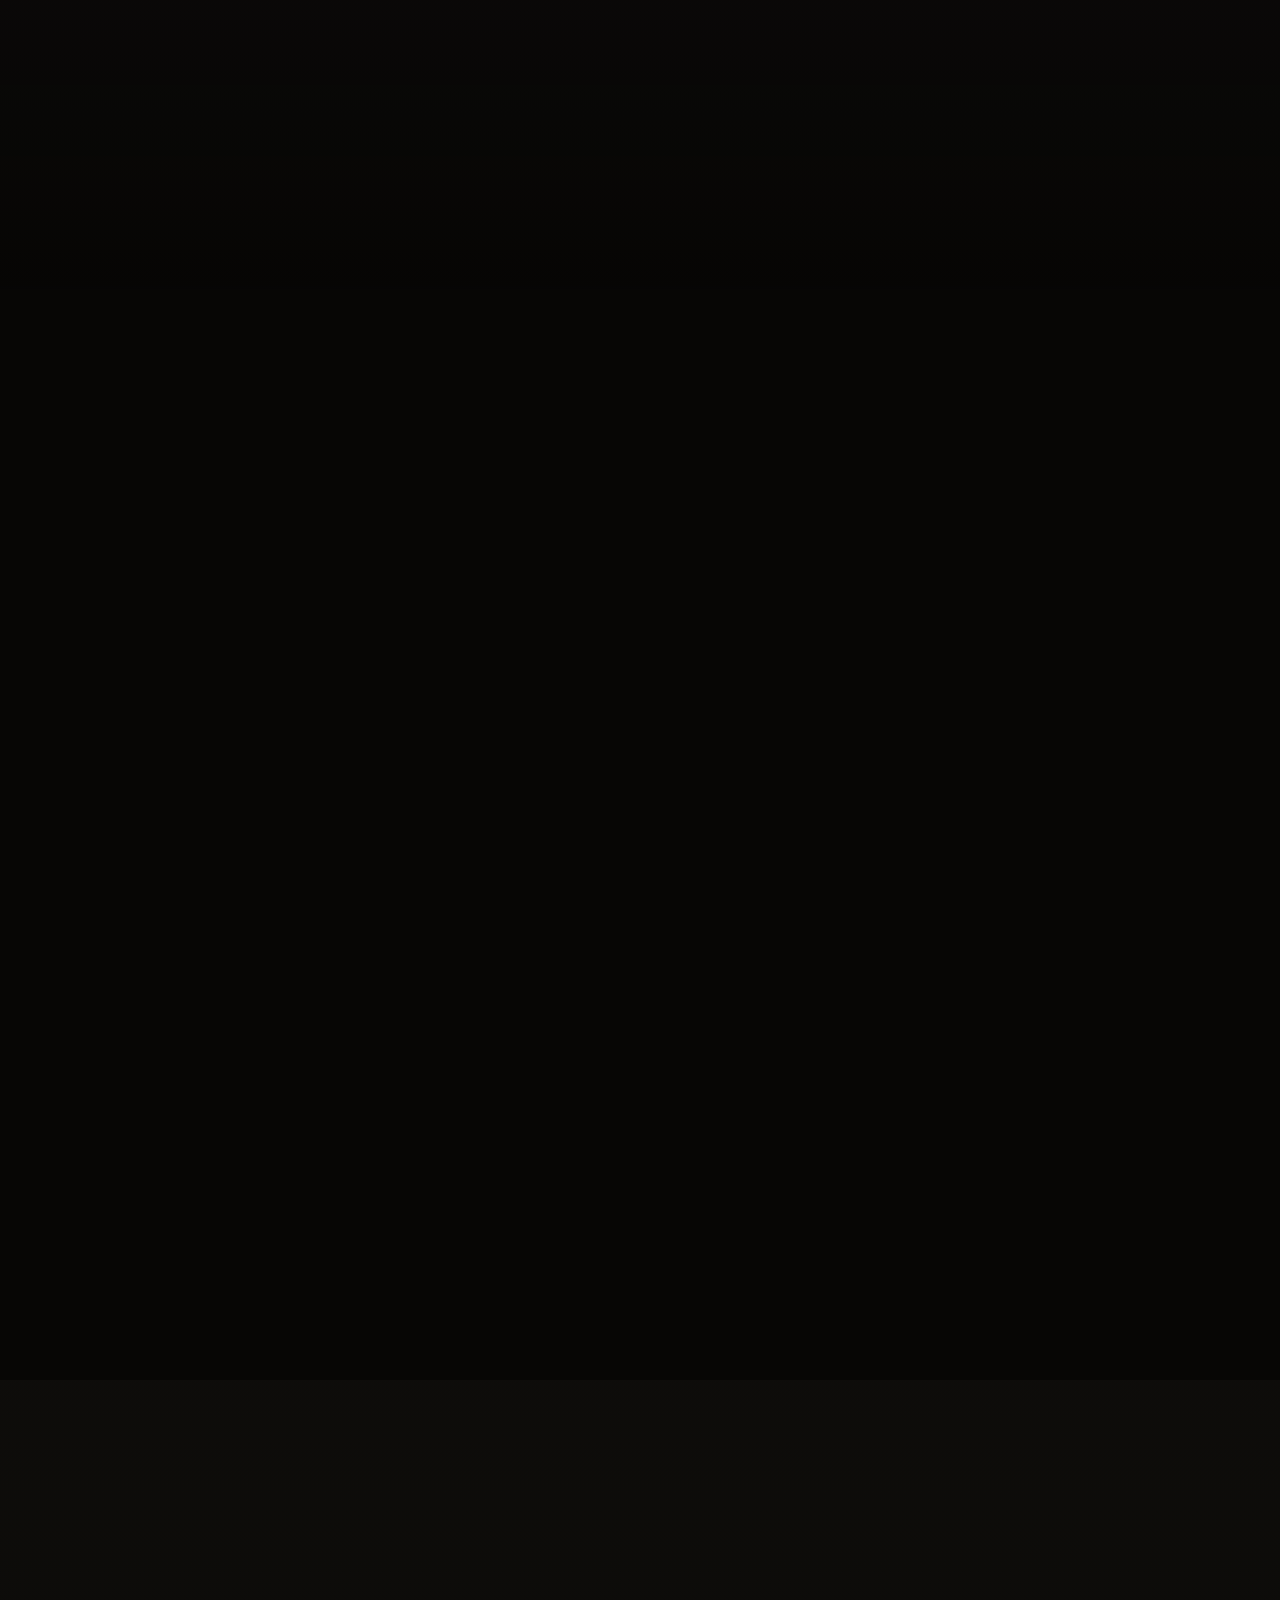
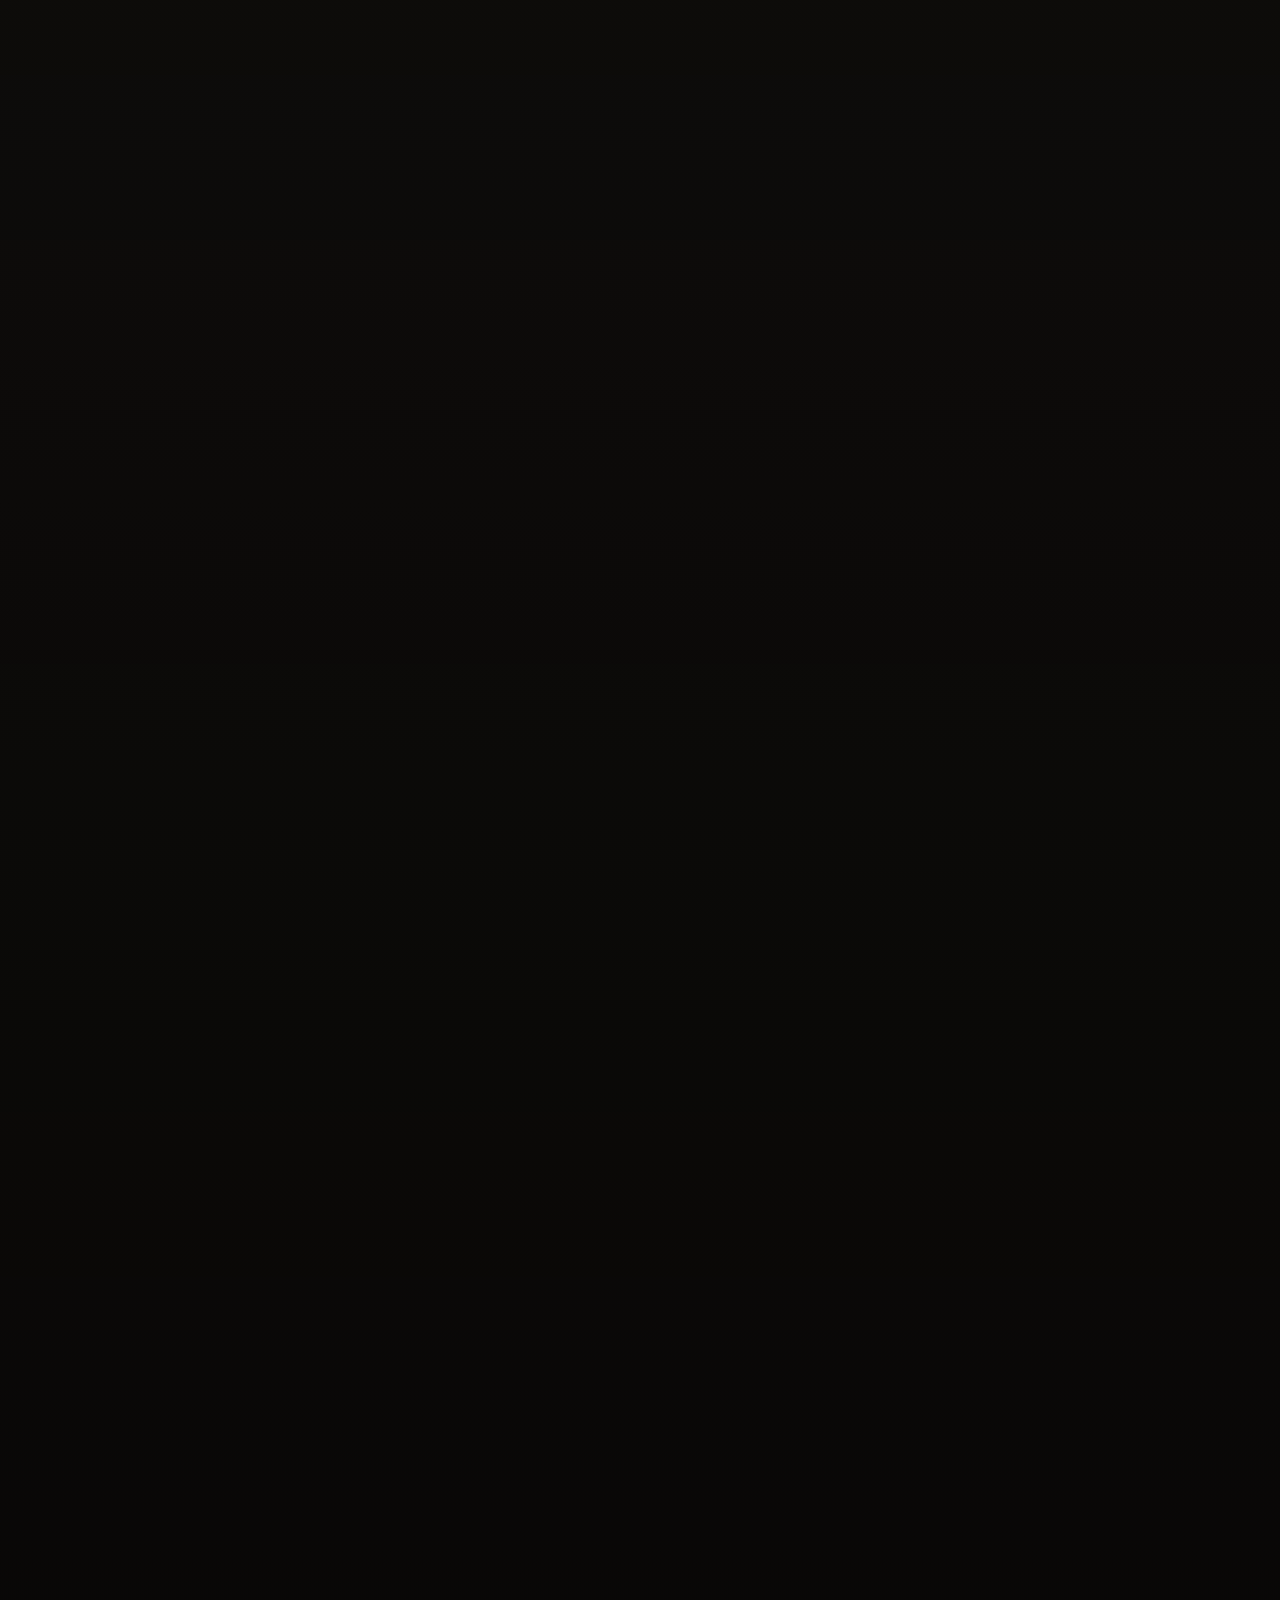
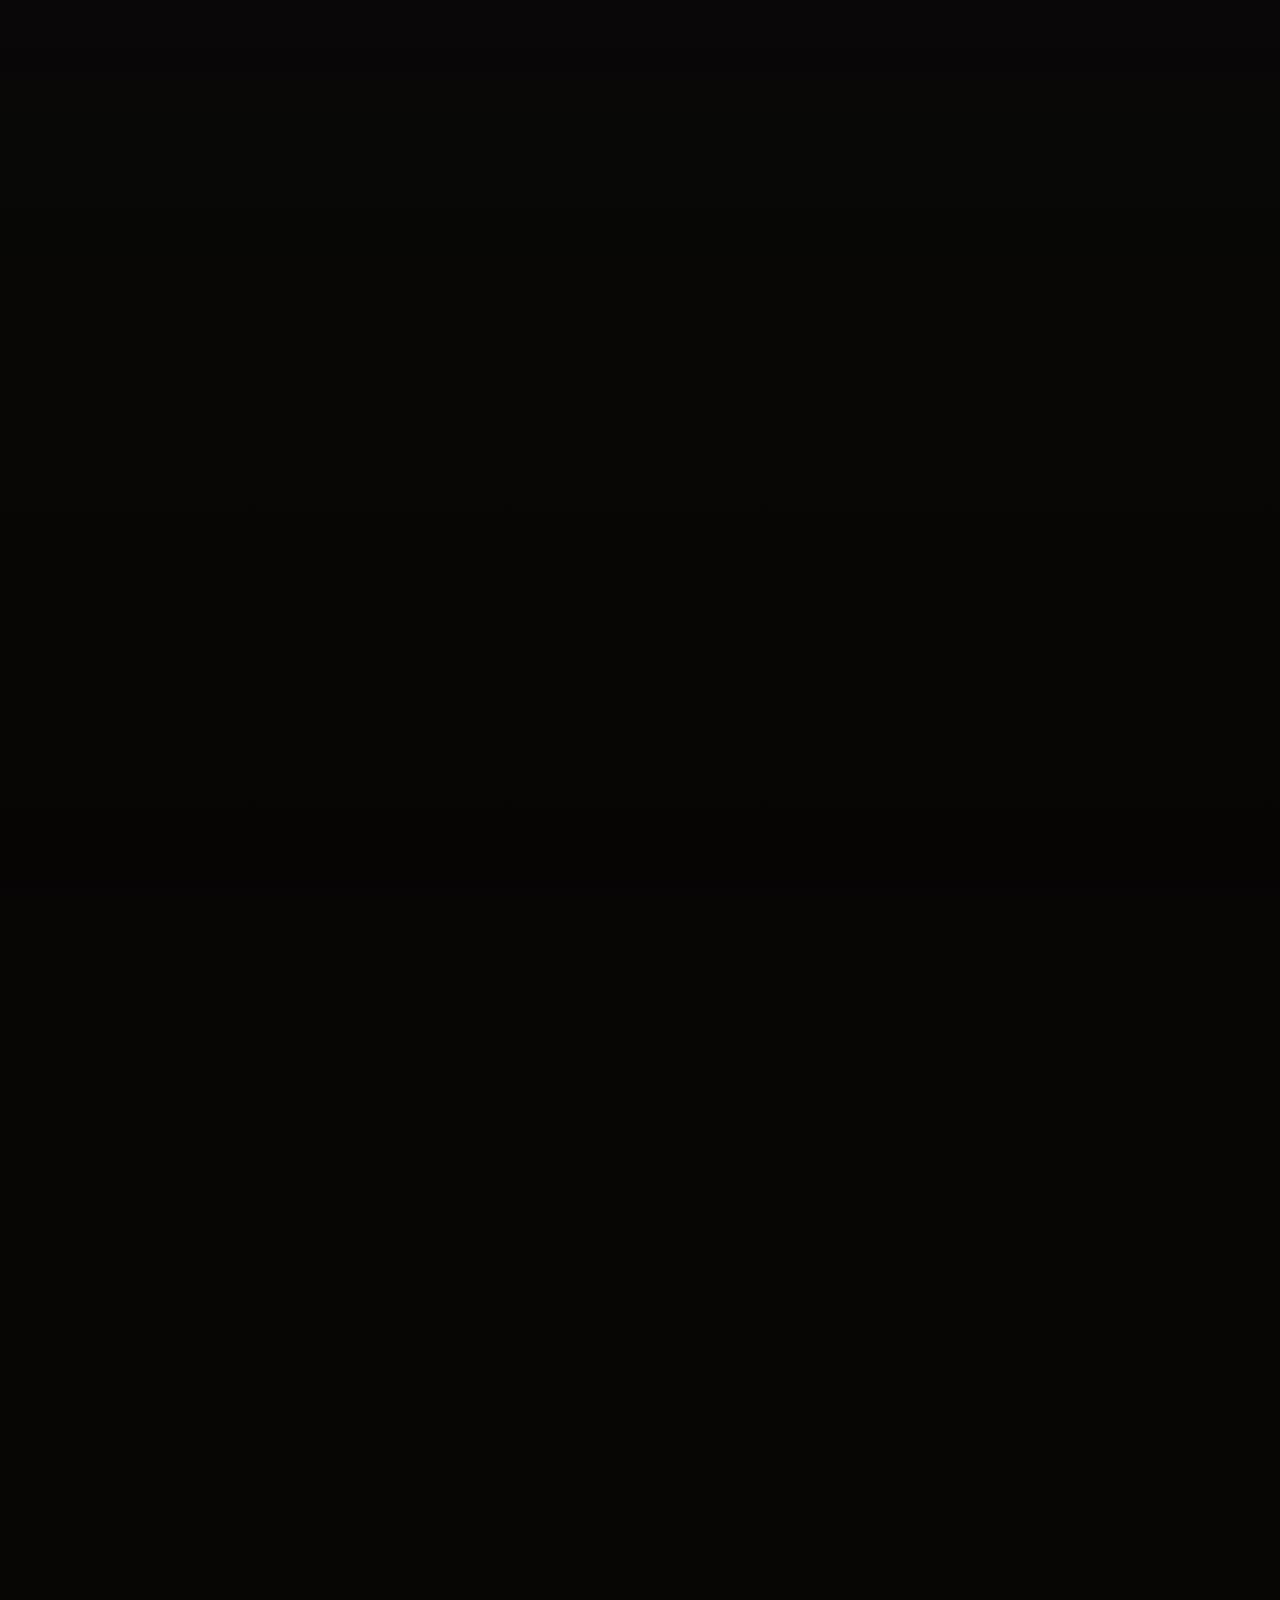
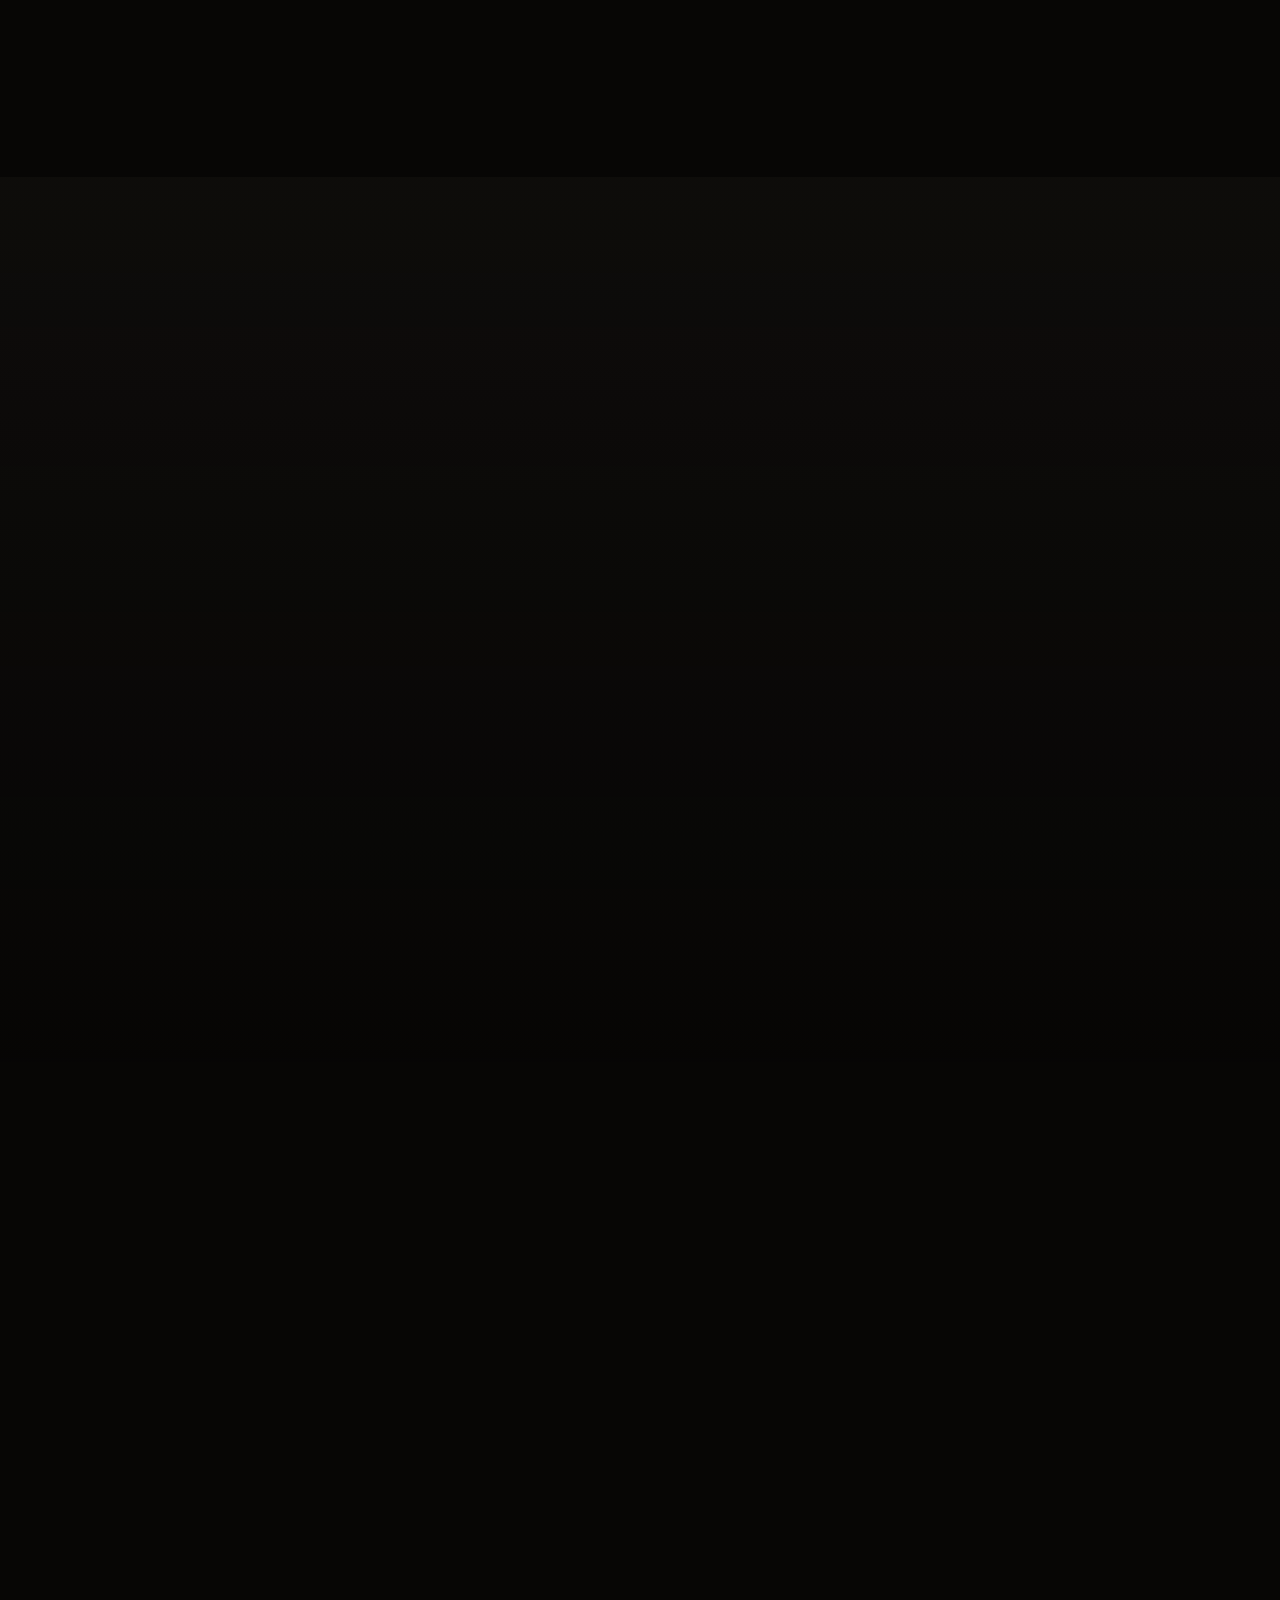
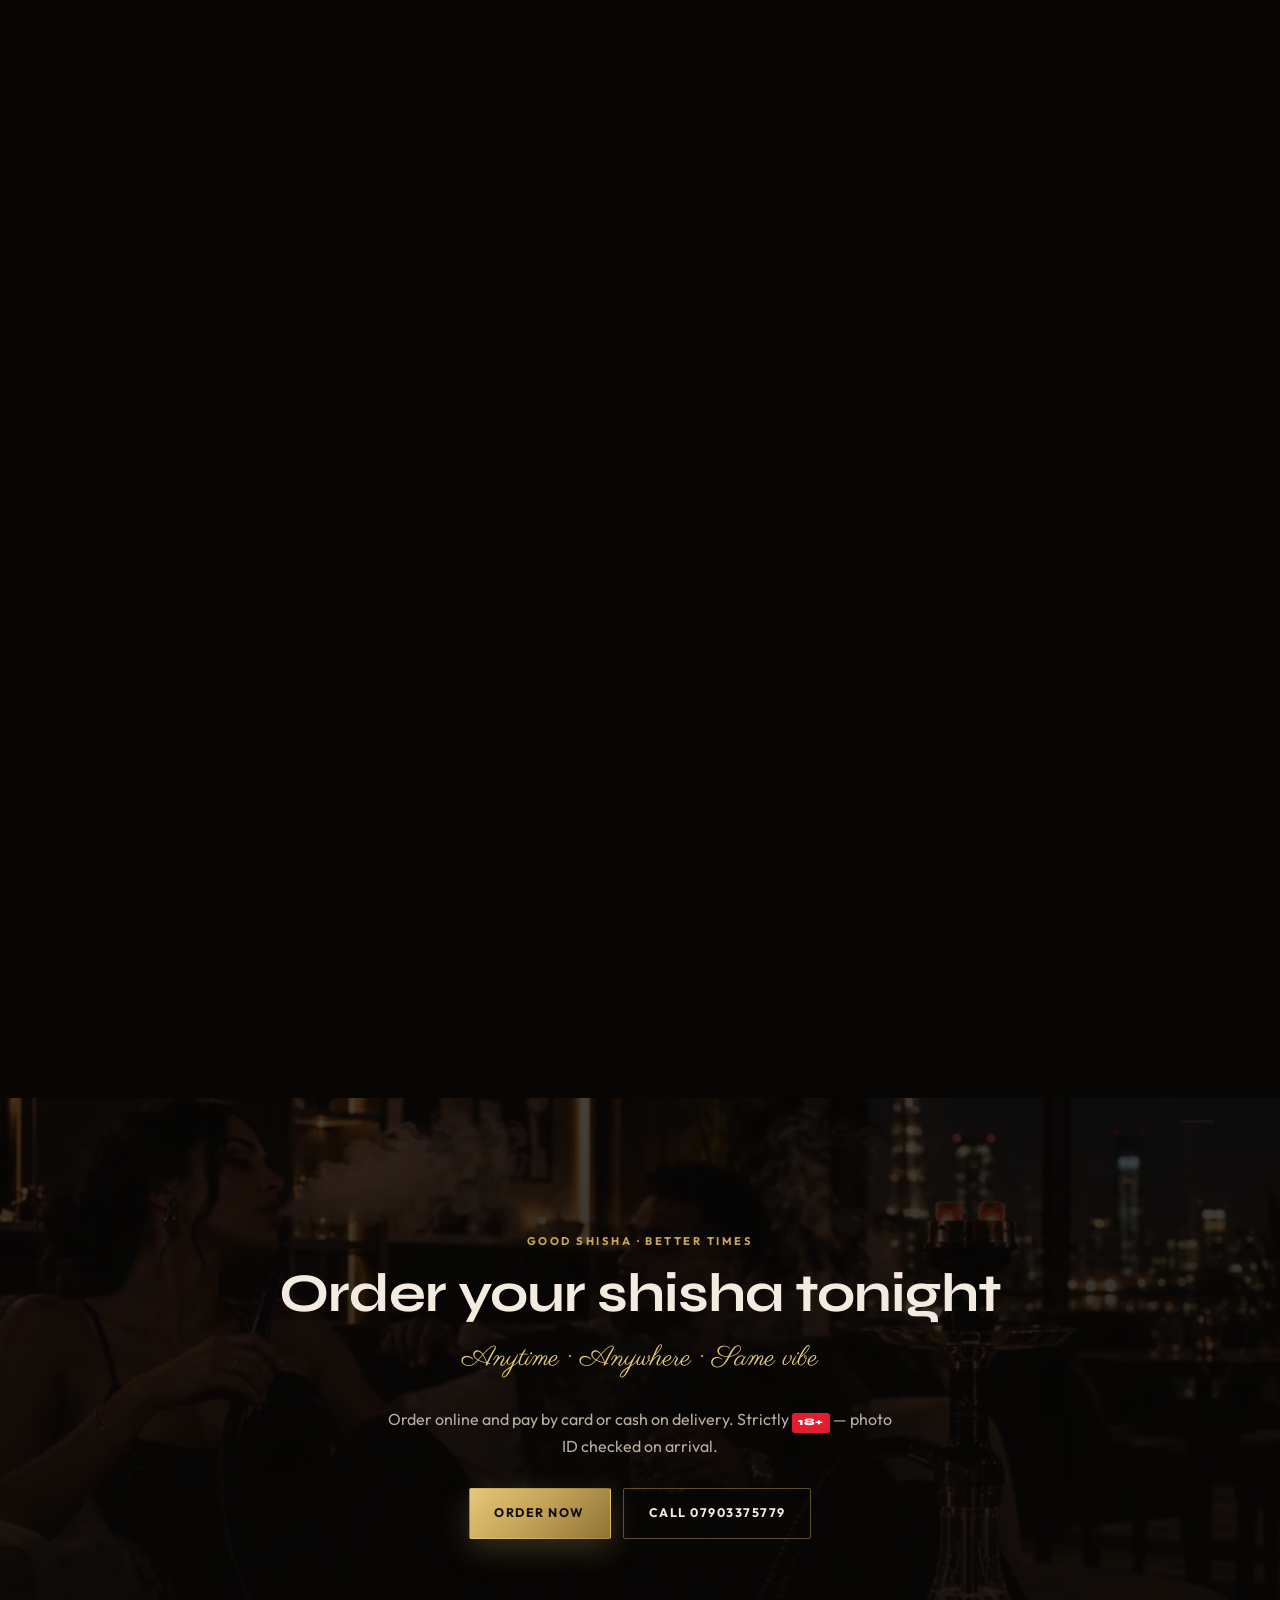
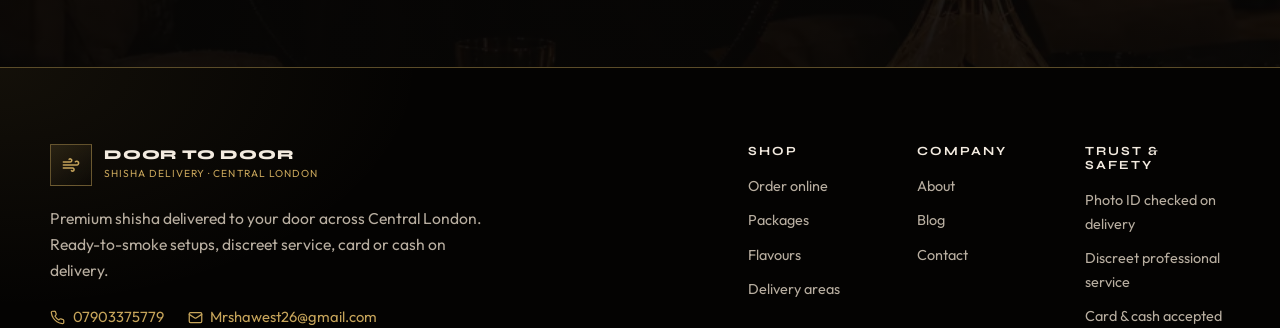
==== commit 85786cc1: "Rename brand, ease nav crowding, and cut page weight Door To Door Shisha Delivery is now consistent " ====
--- a/index.html
+++ b/index.html
@@ -3,24 +3,25 @@
 <head>
   <meta charset="UTF-8">
   <meta name="viewport" content="width=device-width, initial-scale=1.0">
-  <title>SHISHA DELIVERY | Premium Flavours Delivered Across Central London</title>
+  <title>Door To Door Shisha Delivery | Premium Flavours Delivered Across Central London</title>
   <meta name="description" content="24/7 premium shisha delivery in Central London. Order online — pay by card or cash on delivery. Westminster, Knightsbridge, Chelsea and more.">
   <link rel="preconnect" href="https://fonts.googleapis.com">
   <link rel="preconnect" href="https://fonts.gstatic.com" crossorigin>
-  <link href="https://fonts.googleapis.com/css2?family=Outfit:wght@300;400;500;600;700&family=Parisienne&family=Syne:wght@600;700;800&display=swap" rel="stylesheet">
-  <link rel="stylesheet" href="https://cdnjs.cloudflare.com/ajax/libs/font-awesome/6.5.0/css/all.min.css">
+  <link href="https://fonts.googleapis.com/css2?family=Outfit:wght@400;600&family=Parisienne&family=Syne:wght@700;800&display=swap" rel="stylesheet" media="print" onload="this.media='all'">
+  <noscript><link href="https://fonts.googleapis.com/css2?family=Outfit:wght@400;600&family=Parisienne&family=Syne:wght@700;800&display=swap" rel="stylesheet"></noscript>
   <meta name="robots" content="index,follow">
   <link rel="canonical" href="https://mowleed2000.github.io/doortooshisha/">
-  <meta property="og:title" content="SHISHA DELIVERY | Premium Central London">
+  <meta property="og:title" content="Door To Door Shisha Delivery | Premium Central London">
   <meta property="og:description" content="24/7 premium shisha delivery across Central London. Card or cash. 18+ with ID check on delivery.">
   <meta property="og:type" content="website">
+  <link rel="stylesheet" href="icons.css">
   <link rel="stylesheet" href="style.css">
-
+  <link rel="preload" href="assets/videos/hero_poster.webp" as="image" type="image/webp">
   <script type="application/ld+json">
   {
     "@context": "https://schema.org",
     "@type": "LocalBusiness",
-    "name": "Shisha Delivery",
+    "name": "Door To Door Shisha Delivery",
     "description": "24/7 premium shisha delivery across Central London. Card or cash. 18+ with ID check on delivery.",
     "url": "https://mowleed2000.github.io/doortooshisha/",
     "telephone": "+447903375779",
@@ -38,10 +39,10 @@
   <header class="site-header">
     <div class="container nav-bar">
       <a class="brand" href="index.html">
-        <div class="brand-mark" aria-hidden="true"><i class="fa-solid fa-wind"></i></div>
+        <div class="brand-mark" aria-hidden="true"><span class="icon icon-wind" aria-hidden="true"></span></div>
         <div class="brand-copy">
-          <strong>Shisha Delivery</strong>
-          <span>Central London · 24/7</span>
+          <strong>Door To Door</strong>
+          <span>Shisha Delivery · 24/7</span>
         </div>
       </a>
       <button class="nav-toggle" type="button" aria-label="Open menu" aria-expanded="false"><span></span></button>
@@ -55,7 +56,7 @@
         <li><a href="contact.html">Contact</a></li>
       </ul>
       <div class="nav-cta">
-        <a class="nav-phone" href="tel:07903375779"><i class="fa-solid fa-phone"></i> 07903375779</a>
+        <a class="nav-phone" href="tel:07903375779"><span class="icon icon-phone" aria-hidden="true"></span> 07903375779</a>
         <a class="btn btn-ghost" href="tel:07903375779">Call</a>
         <a class="btn btn-gold" href="order.html">Order now</a>
       </div>
@@ -68,24 +69,22 @@
         <video
           id="hero-video"
           class="hero-video"
-          autoplay
           muted
           loop
           playsinline
           webkit-playsinline
-          preload="auto"
+          preload="none"
           poster="assets/videos/hero_poster.webp"
-          src="assets/videos/hero_video_web.mp4"
         ></video>
       </div>
-      <img id="hero-fallback" class="hero-fallback" src="assets/videos/hero_poster.webp" alt="" hidden>
+      <img id="hero-fallback" class="hero-fallback" src="assets/videos/hero_poster.webp" alt="" decoding="async">
       <button type="button" id="hero-play-btn" class="hero-play-btn" aria-label="Play video">
-        <i class="fa-solid fa-play"></i>
+        <span class="icon icon-play" aria-hidden="true"></span>
         <span>Play video</span>
       </button>
     </div>
     <div class="hero-inner">
-      <p class="hero-brand">Shisha <em>Delivery</em></p>
+      <p class="hero-brand">Door To Door<br><em>Shisha Delivery</em></p>
       <p class="hero-tag">Premium flavours delivered to you</p>
       <p class="hero-lead">Ready-to-smoke premium setups across Central London. Authentic tobacco, natural coals and discreet 24/7 delivery. Order online — pay by card or cash.</p>
       <div class="hero-actions">
@@ -103,31 +102,69 @@
     <script>
       (function () {
         var v = document.getElementById("hero-video");
+        var fb = document.getElementById("hero-fallback");
+        var btn = document.getElementById("hero-play-btn");
         if (!v) return;
-        // Resolve correct path on GitHub project pages
         var base = "/";
         if (location.hostname.indexOf("github.io") !== -1) {
           var parts = location.pathname.split("/").filter(Boolean);
           if (parts.length) base = "/" + parts[0] + "/";
         }
         var src = base + "assets/videos/hero_video_web.mp4";
-        v.muted = true;
-        v.defaultMuted = true;
-        v.playsInline = true;
-        v.setAttribute("muted", "");
-        v.setAttribute("playsinline", "");
-        v.setAttribute("webkit-playsinline", "");
-        if (!v.getAttribute("src") || v.getAttribute("src").indexOf("http") !== 0) {
-          v.src = src;
-        }
-        var tryPlay = function () {
+        var loaded = false;
+        function showBtn() {
+          if (btn) btn.classList.add("is-visible");
+        }
+        function hideBtn() {
+          if (btn) btn.classList.remove("is-visible");
+        }
+        function hideFallback() {
+          if (fb) fb.hidden = true;
+        }
+        function loadAndPlay() {
+          if (!loaded) {
+            loaded = true;
+            v.src = src;
+            v.load();
+          }
           v.muted = true;
+          v.defaultMuted = true;
+          v.setAttribute("muted", "");
+          v.setAttribute("playsinline", "");
           var p = v.play();
-          if (p && p.catch) p.catch(function () {});
+          if (p && p.then) {
+            p.then(function () {
+              hideFallback();
+              hideBtn();
+            }).catch(function () {
+              showBtn();
+            });
+          }
+        }
+        // Defer video until after first paint so LCP isn't blocked by ~660KB
+        var start = function () {
+          if (window.matchMedia && window.matchMedia("(prefers-reduced-motion: reduce)").matches) {
+            showBtn();
+            return;
+          }
+          loadAndPlay();
         };
-        tryPlay();
-        v.addEventListener("loadeddata", tryPlay);
-        v.addEventListener("canplay", tryPlay);
+        if ("requestIdleCallback" in window) {
+          requestIdleCallback(start, { timeout: 1200 });
+        } else {
+          setTimeout(start, 400);
+        }
+        if (btn) {
+          btn.addEventListener("click", function () {
+            loadAndPlay();
+          });
+        }
+        v.addEventListener("playing", function () {
+          hideFallback();
+          hideBtn();
+          if (v.parentElement) v.parentElement.classList.add("is-playing");
+        });
+        v.addEventListener("error", showBtn);
       })();
     </script>
   </section>
@@ -136,27 +173,27 @@
     <div class="container">
       <div class="feature-strip reveal">
         <div class="feature-item">
-          <i class="fa-solid fa-gem"></i>
+          <span class="icon icon-gem" aria-hidden="true"></span>
           <strong>Premium brands</strong>
           <span>Al Fakher, Adalya, Mazaya & more</span>
         </div>
         <div class="feature-item">
-          <i class="fa-solid fa-bolt"></i>
+          <span class="icon icon-bolt" aria-hidden="true"></span>
           <strong>Fast & reliable</strong>
           <span>Typical 20–40 min windows</span>
         </div>
         <div class="feature-item">
-          <i class="fa-solid fa-clock"></i>
+          <span class="icon icon-clock" aria-hidden="true"></span>
           <strong>24 hour delivery</strong>
           <span>Day or night, same vibe</span>
         </div>
         <div class="feature-item">
-          <i class="fa-solid fa-shield-halved"></i>
+          <span class="icon icon-shield" aria-hidden="true"></span>
           <strong>Discreet service</strong>
           <span>Professional private drop-off</span>
         </div>
         <div class="feature-item">
-          <i class="fa-solid fa-credit-card"></i>
+          <span class="icon icon-card" aria-hidden="true"></span>
           <strong>Trusted service</strong>
           <span>ID verified on every delivery</span>
         </div>
@@ -178,7 +215,7 @@
           </div>
         </div>
         <div class="split-visual">
-          <img src="assets/images/shisha/hero/H02.webp" alt="Premium shisha setup ready to enjoy">
+          <img loading="lazy" src="assets/images/shisha/hero/H02.webp" alt="Premium shisha setup ready to enjoy">
         </div>
       </div>
     </div>
@@ -189,9 +226,9 @@
     <div class="container">
       <div class="trust-band reveal">
         <div class="trust-band-item"><span class="age-badge">18+</span><strong>Adults only</strong><span>Photo ID checked on delivery</span></div>
-        <div class="trust-band-item"><i class="fa-solid fa-shield-halved"></i><strong>Trusted service</strong><span>Discreet Central London delivery</span></div>
-        <div class="trust-band-item"><i class="fa-solid fa-credit-card"></i><strong>Card or cash</strong><span class="pay-accept"><i class="fa-brands fa-cc-visa"></i><i class="fa-brands fa-cc-mastercard"></i></span></div>
-        <div class="trust-band-item"><i class="fa-solid fa-clock"></i><strong>24/7</strong><span>Day or night across our zones</span></div>
+        <div class="trust-band-item"><span class="icon icon-shield" aria-hidden="true"></span><strong>Trusted service</strong><span>Discreet Central London delivery</span></div>
+        <div class="trust-band-item"><span class="icon icon-card" aria-hidden="true"></span><strong>Card or cash</strong><span class="pay-accept"><span class="icon icon-visa" title="Visa" aria-label="Visa"></span><span class="icon icon-mc" title="Mastercard" aria-label="Mastercard"></span></span></div>
+        <div class="trust-band-item"><span class="icon icon-clock" aria-hidden="true"></span><strong>24/7</strong><span>Day or night across our zones</span></div>
       </div>
     </div>
   </section>
@@ -229,7 +266,7 @@
       </div>
       <div class="menu-band reveal" id="home-packages">
         <article class="pkg-row" onclick="startOrder('1 Shisha')">
-          <img src="assets/images/shisha/packages/P01.webp" alt="1 Shisha package">
+          <img loading="lazy" src="assets/images/shisha/packages/P01.webp" alt="1 Shisha package">
           <div>
             <h3>1 Shisha</h3>
             <p style="color:var(--cream-mute);font-size:0.92rem;">Solo night in — pipe, fresh head, 10 coals, mouthpiece.</p>
@@ -245,7 +282,7 @@
           </div>
         </article>
         <article class="pkg-row is-selected" onclick="startOrder('2 Shisha')">
-          <img src="assets/images/shisha/packages/P02.webp" alt="2 Shisha package">
+          <img loading="lazy" src="assets/images/shisha/packages/P02.webp" alt="2 Shisha package">
           <div>
             <span class="pkg-badge">Most ordered</span>
             <h3>2 Shisha</h3>
@@ -262,7 +299,7 @@
           </div>
         </article>
         <article class="pkg-row" onclick="startOrder('3 Shisha')">
-          <img src="assets/images/shisha/packages/P03.webp" alt="3 Shisha package">
+          <img loading="lazy" src="assets/images/shisha/packages/P03.webp" alt="3 Shisha package">
           <div>
             <h3>3 Shisha</h3>
             <p style="color:var(--cream-mute);font-size:0.92rem;">Built for flats, suites and small gatherings.</p>
@@ -380,7 +417,7 @@
     <div class="container">
       <div class="split reverse reveal">
         <div class="split-visual">
-          <img src="assets/images/shisha/upgrades/U03.webp" alt="Juice base and shisha extras">
+          <img loading="lazy" src="assets/images/shisha/upgrades/U03.webp" alt="Juice base and shisha extras">
         </div>
         <div class="split-copy">
           <span class="eyebrow">Extras menu</span>
@@ -450,7 +487,7 @@
 
   <section class="cta-band">
     <div class="hero-media" aria-hidden="true">
-      <img src="assets/images/shisha/experience/E02.webp" alt="">
+      <img loading="lazy" src="assets/images/shisha/experience/E02.webp" alt="">
     </div>
     <div class="container" style="position:relative;z-index:2;">
       <span class="eyebrow">Good shisha · Better times</span>
@@ -466,7 +503,7 @@
 
   <footer class="site-footer"></footer>
 
-  <script src="footer.js"></script>
-  <script src="script.js"></script>
+  <script src="footer.js" defer></script>
+  <script src="script.js" defer></script>
 </body>
 </html>
--- a/icons.css
+++ b/icons.css
@@ -0,0 +1,87 @@
+/* Tiny icon set — replaces Font Awesome (~475KB) */
+.icon {
+  display: inline-block;
+  width: 1.05em;
+  height: 1.05em;
+  flex-shrink: 0;
+  background-color: currentColor;
+  -webkit-mask: var(--icon) center / contain no-repeat;
+  mask: var(--icon) center / contain no-repeat;
+  vertical-align: -0.15em;
+}
+
+.icon-lg { width: 1.35em; height: 1.35em; }
+
+.icon-wind {
+  --icon: url("data:image/svg+xml;utf8,<svg xmlns='http://www.w3.org/2000/svg' viewBox='0 0 24 24' fill='none' stroke='black' stroke-width='2' stroke-linecap='round' stroke-linejoin='round'><path d='M17.7 7.7a2.5 2.5 0 1 1 1.8 4.3H2'/><path d='M9.6 4.6A2 2 0 1 1 11 8H2'/><path d='M12.6 19.4A2 2 0 1 0 14 16H2'/></svg>");
+}
+.icon-phone {
+  --icon: url("data:image/svg+xml;utf8,<svg xmlns='http://www.w3.org/2000/svg' viewBox='0 0 24 24' fill='none' stroke='black' stroke-width='2' stroke-linecap='round' stroke-linejoin='round'><path d='M22 16.92v3a2 2 0 0 1-2.18 2 19.8 19.8 0 0 1-8.63-3.07 19.5 19.5 0 0 1-6-6A19.8 19.8 0 0 1 2.12 4.18 2 2 0 0 1 4.11 2h3a2 2 0 0 1 2 1.72c.13.81.36 1.6.7 2.35a2 2 0 0 1-.45 2.11L8.09 9.91a16 16 0 0 0 6 6l1.27-1.27a2 2 0 0 1 2.11-.45c.75.34 1.54.57 2.35.7A2 2 0 0 1 22 16.92z'/></svg>");
+}
+.icon-mail {
+  --icon: url("data:image/svg+xml;utf8,<svg xmlns='http://www.w3.org/2000/svg' viewBox='0 0 24 24' fill='none' stroke='black' stroke-width='2' stroke-linecap='round' stroke-linejoin='round'><rect width='20' height='16' x='2' y='4' rx='2'/><path d='m22 7-8.97 5.7a1.94 1.94 0 0 1-2.06 0L2 7'/></svg>");
+}
+.icon-play {
+  --icon: url("data:image/svg+xml;utf8,<svg xmlns='http://www.w3.org/2000/svg' viewBox='0 0 24 24' fill='black'><path d='M8 5v14l11-7z'/></svg>");
+}
+.icon-gem {
+  --icon: url("data:image/svg+xml;utf8,<svg xmlns='http://www.w3.org/2000/svg' viewBox='0 0 24 24' fill='none' stroke='black' stroke-width='2' stroke-linecap='round' stroke-linejoin='round'><path d='M6 3h12l4 6-10 12L2 9z'/><path d='M2 9h20'/><path d='m11 3-4 6 5 12'/><path d='m13 3 4 6-5 12'/></svg>");
+}
+.icon-bolt {
+  --icon: url("data:image/svg+xml;utf8,<svg xmlns='http://www.w3.org/2000/svg' viewBox='0 0 24 24' fill='none' stroke='black' stroke-width='2' stroke-linecap='round' stroke-linejoin='round'><path d='M13 2 3 14h9l-1 8 10-12h-9l1-8z'/></svg>");
+}
+.icon-clock {
+  --icon: url("data:image/svg+xml;utf8,<svg xmlns='http://www.w3.org/2000/svg' viewBox='0 0 24 24' fill='none' stroke='black' stroke-width='2' stroke-linecap='round' stroke-linejoin='round'><circle cx='12' cy='12' r='10'/><path d='M12 6v6l4 2'/></svg>");
+}
+.icon-shield {
+  --icon: url("data:image/svg+xml;utf8,<svg xmlns='http://www.w3.org/2000/svg' viewBox='0 0 24 24' fill='none' stroke='black' stroke-width='2' stroke-linecap='round' stroke-linejoin='round'><path d='M12 22s8-4 8-10V5l-8-3-8 3v7c0 6 8 10 8 10'/><path d='m9 12 2 2 4-4'/></svg>");
+}
+.icon-card {
+  --icon: url("data:image/svg+xml;utf8,<svg xmlns='http://www.w3.org/2000/svg' viewBox='0 0 24 24' fill='none' stroke='black' stroke-width='2' stroke-linecap='round' stroke-linejoin='round'><rect width='20' height='14' x='2' y='5' rx='2'/><path d='M2 10h20'/></svg>");
+}
+.icon-whatsapp {
+  --icon: url("data:image/svg+xml;utf8,<svg xmlns='http://www.w3.org/2000/svg' viewBox='0 0 24 24' fill='black'><path d='M17.5 14.4c-.3-.1-1.6-.8-1.9-.9-.3-.1-.5-.1-.7.1-.2.3-.8.9-.9 1.1-.2.2-.3.2-.6.1-1.6-.8-2.7-1.5-3.7-3.3-.2-.4.2-.3.6-1.1.1-.2 0-.4 0-.5-.1-.1-.7-1.7-.9-2.3-.2-.6-.5-.5-.7-.5h-.6c-.2 0-.5.1-.8.4-.3.3-1 1-1 2.4s1 2.8 1.2 3c.1.2 2 3.1 4.9 4.3 1.8.8 2.5.8 3.4.7.5-.1 1.6-.7 1.8-1.3.2-.6.2-1.2.1-1.3-.1-.1-.3-.2-.6-.3zM12.1 2C6.6 2 2.1 6.5 2.1 12c0 1.8.5 3.4 1.3 4.9L2 22l5.2-1.4c1.4.8 3.1 1.2 4.9 1.2 5.5 0 10-4.5 10-10S17.6 2 12.1 2zm0 18.2c-1.6 0-3.1-.4-4.4-1.2l-.3-.2-3.1.8.8-3-.2-.3c-.8-1.3-1.3-2.9-1.3-4.5 0-4.6 3.8-8.4 8.5-8.4s8.4 3.8 8.4 8.4-3.7 8.4-8.4 8.4z'/></svg>");
+}
+.icon-tiktok {
+  --icon: url("data:image/svg+xml;utf8,<svg xmlns='http://www.w3.org/2000/svg' viewBox='0 0 24 24' fill='black'><path d='M19.6 8.2a6.7 6.7 0 0 1-3.9-1.2v7.1a5.7 5.7 0 1 1-4.9-5.6v2.9a2.8 2.8 0 1 0 2 2.7V2.5h2.8a6.7 6.7 0 0 0 4 5.7v0z'/></svg>");
+}
+.icon-visa,
+.icon-mc {
+  width: 2em;
+  height: 1.25em;
+  border-radius: 2px;
+  background: #1a1f71;
+  -webkit-mask: none;
+  mask: none;
+  position: relative;
+  vertical-align: middle;
+}
+.icon-visa::after {
+  content: "VISA";
+  position: absolute;
+  inset: 0;
+  display: grid;
+  place-items: center;
+  font-size: 0.48em;
+  font-weight: 800;
+  letter-spacing: 0.08em;
+  color: #fff;
+  font-family: "Outfit", system-ui, sans-serif;
+  background: transparent;
+}
+.icon-mc {
+  background: linear-gradient(90deg, #eb001b 50%, #f79e1b 50%);
+  box-shadow: inset 0 0 0 1px rgba(0,0,0,0.15);
+}
+.icon-mc::after {
+  content: "";
+  position: absolute;
+  left: 50%;
+  top: 50%;
+  width: 0.7em;
+  height: 0.7em;
+  transform: translate(-50%, -50%);
+  border-radius: 50%;
+  background: #ff5f00;
+  opacity: 0.95;
+}
--- a/style.css
+++ b/style.css
@@ -15,7 +15,7 @@
   --ok: #6f9e7a;
   --radius: 2px;
   --max: 1180px;
-  --nav-h: 72px;
+  --nav-h: 84px;
   --age: #e11d2e;
   --wa: #25d366;
   --ease: cubic-bezier(0.22, 1, 0.36, 1);
@@ -108,8 +108,7 @@
   top: 0;
   z-index: 1000;
   height: var(--nav-h);
-  background: rgba(7, 6, 5, 0.82);
-  backdrop-filter: blur(18px) saturate(1.2);
+  background: rgba(7, 6, 5, 0.94);
   border-bottom: 1px solid var(--line);
 }
 
@@ -118,15 +117,16 @@
   display: flex;
   align-items: center;
   justify-content: space-between;
-  gap: 1rem;
+  gap: 1.5rem;
   min-width: 0;
+  padding-block: 0.35rem;
 }
 
 .brand {
   display: flex;
   align-items: center;
   gap: 0.75rem;
-  flex-shrink: 1;
+  flex: 0 0 auto;
   min-width: 0;
 }
 
@@ -137,19 +137,18 @@
 .brand-copy strong {
   display: block;
   font-family: "Syne", sans-serif;
-  font-size: 0.92rem;
+  font-size: 0.84rem;
   font-weight: 800;
-  letter-spacing: 0.12em;
+  letter-spacing: 0.06em;
   text-transform: uppercase;
+  line-height: 1.2;
   white-space: nowrap;
-  overflow: hidden;
-  text-overflow: ellipsis;
 }
 
 .brand-copy span {
   display: block;
-  font-size: 0.58rem;
-  letter-spacing: 0.18em;
+  font-size: 0.64rem;
+  letter-spacing: 0.1em;
   text-transform: uppercase;
   color: var(--gold);
   margin-top: 0.15rem;
@@ -159,8 +158,12 @@
 .nav-cta {
   display: flex;
   align-items: center;
-  gap: 0.65rem;
+  gap: 0.85rem;
   flex-shrink: 0;
+}
+
+.nav-cta .btn-ghost {
+  display: none; /* Call lives in drawer / phone link */
 }
 
 .nav-toggle {
@@ -177,40 +180,45 @@
 }
 
 .brand-mark {
-  width: 40px;
-  height: 40px;
+  width: 42px;
+  height: 42px;
   flex-shrink: 0;
   border: 1px solid var(--line-gold);
   display: grid;
   place-items: center;
   color: var(--gold);
-  font-size: 1.1rem;
+  font-size: 1.05rem;
   background: linear-gradient(145deg, rgba(198, 164, 90, 0.15), transparent);
 }
 
 .nav-links {
   display: flex;
   align-items: center;
-  gap: 1.75rem;
+  gap: clamp(0.85rem, 1.4vw, 1.5rem);
   list-style: none;
+  flex: 1 1 auto;
+  justify-content: center;
+  min-width: 0;
+  padding-inline: 0.5rem;
 }
 
 .nav-links a {
-  font-size: 0.82rem;
+  font-size: 0.74rem;
   font-weight: 500;
-  letter-spacing: 0.08em;
+  letter-spacing: 0.07em;
   text-transform: uppercase;
   color: var(--cream-mute);
   position: relative;
-  padding: 0.35rem 0;
+  padding: 0.5rem 0;
   transition: color 0.25s var(--ease);
+  white-space: nowrap;
 }
 
 .nav-links a::after {
   content: "";
   position: absolute;
   left: 0;
-  bottom: 0;
+  bottom: 0.15rem;
   width: 0;
   height: 1px;
   background: var(--gold);
@@ -228,17 +236,18 @@
 }
 
 .nav-phone {
-  font-size: 0.78rem;
-  letter-spacing: 0.06em;
+  font-size: 0.74rem;
+  letter-spacing: 0.05em;
   color: var(--cream-mute);
   display: none;
-}
-
-@media (min-width: 1100px) {
+  align-items: center;
+  gap: 0.4rem;
+  white-space: nowrap;
+}
+
+@media (min-width: 1200px) {
   .nav-phone {
     display: inline-flex;
-    align-items: center;
-    gap: 0.4rem;
   }
 }
 
@@ -358,12 +367,12 @@
   position: absolute;
   inset: 0;
   overflow: hidden;
+  z-index: 2;
 }
 
 .hero--video .hero-video-wrap {
-  transform: scale(1.08);
-  animation: heroVideoDrift 24s ease-in-out infinite alternate;
-  will-change: transform;
+  transform: scale(1.06);
+  animation: heroVideoDrift 28s ease-in-out infinite alternate;
 }
 
 .hero-media img:not(.hero-fallback) {
@@ -412,14 +421,13 @@
   padding: 0.9rem 1.35rem;
   border: 1px solid var(--line-gold);
   border-radius: 999px;
-  background: rgba(7, 6, 5, 0.72);
+  background: rgba(7, 6, 5, 0.82);
   color: var(--cream);
   font-size: 0.85rem;
   font-weight: 700;
   letter-spacing: 0.08em;
   text-transform: uppercase;
   cursor: pointer;
-  backdrop-filter: blur(8px);
 }
 
 .hero-play-btn.is-visible {
@@ -467,6 +475,10 @@
   display: block;
 }
 
+.hero-brand {
+  font-size: clamp(2.1rem, 5.5vw, 4.2rem);
+}
+
 .hero-tag {
   font-family: "Parisienne", cursive;
   font-size: clamp(1.5rem, 3vw, 2.1rem);
@@ -552,6 +564,8 @@
   position: relative;
   z-index: 1;
   padding: clamp(4.5rem, 9vw, 7.5rem) 0;
+  content-visibility: auto;
+  contain-intrinsic-size: 1px 800px;
 }
 
 .section-tight {
@@ -1453,9 +1467,15 @@
 .hero-fallback {
   position: absolute;
   inset: 0;
-  width: 100%;
-  height: 100%;
-  object-fit: cover;
+  z-index: 1;
+}
+
+.hero-video-wrap:not(.is-playing) .hero-video {
+  opacity: 0;
+}
+
+.hero-video-wrap.is-playing .hero-video {
+  opacity: 1;
 }
 
 img[loading="lazy"] {
@@ -1503,19 +1523,15 @@
   }
 }
 
-/* ——— MOBILE NAV ——— */
-@media (max-width: 980px) {
-  .nav-toggle {
-    display: inline-flex;
-  }
-
-  .nav-bar > .nav-links {
-    display: none;
-  }
-
-  .nav-bar > .nav-cta {
-    display: none !important;
-  }
+
+/* Collapse early — long brand + 7 links need room */
+@media (max-width: 1180px) {
+  .nav-toggle { display: inline-flex; }
+  .nav-bar > .nav-links { display: none; }
+  .nav-bar > .nav-cta { display: none !important; }
+  .brand { flex: 1 1 auto; }
+  .brand-copy strong { font-size: 0.82rem; letter-spacing: 0.05em; }
+  .brand-copy span { font-size: 0.6rem; letter-spacing: 0.08em; }
 
   body.nav-open {
     overflow: hidden;
@@ -1540,13 +1556,15 @@
     flex-direction: column;
     gap: 0;
     list-style: none;
+    padding-inline: 0;
   }
 
   .site-header.is-open .nav-drawer .nav-links a {
     display: block;
-    padding: 0.9rem 0;
+    padding: 0.95rem 0;
     border-bottom: 1px solid var(--line);
     color: var(--cream);
+    font-size: 0.9rem;
   }
 
   .site-header.is-open .nav-drawer .nav-cta {
@@ -1559,6 +1577,13 @@
     flex: 1;
   }
 
+  .site-header.is-open .nav-drawer .nav-cta .btn-ghost {
+    display: inline-flex;
+  }
+}
+
+/* ——— MOBILE LAYOUT ——— */
+@media (max-width: 980px) {
   .split,
   .split.reverse,
   .order-layout,
@@ -1983,9 +2008,8 @@
   align-items: center;
   gap: 1rem;
   padding: 0.85rem 1rem calc(0.85rem + env(safe-area-inset-bottom));
-  background: rgba(7, 6, 5, 0.96);
+  background: rgba(7, 6, 5, 0.98);
   border-top: 1px solid var(--line-gold);
-  backdrop-filter: blur(12px);
 }
 
 .cart-bar.is-visible {
@@ -2032,6 +2056,9 @@
   .brand-copy strong {
     font-size: 0.82rem;
     letter-spacing: 0.08em;
+    max-width: 58vw;
+    overflow: hidden;
+    text-overflow: ellipsis;
   }
 
   .brand-mark {
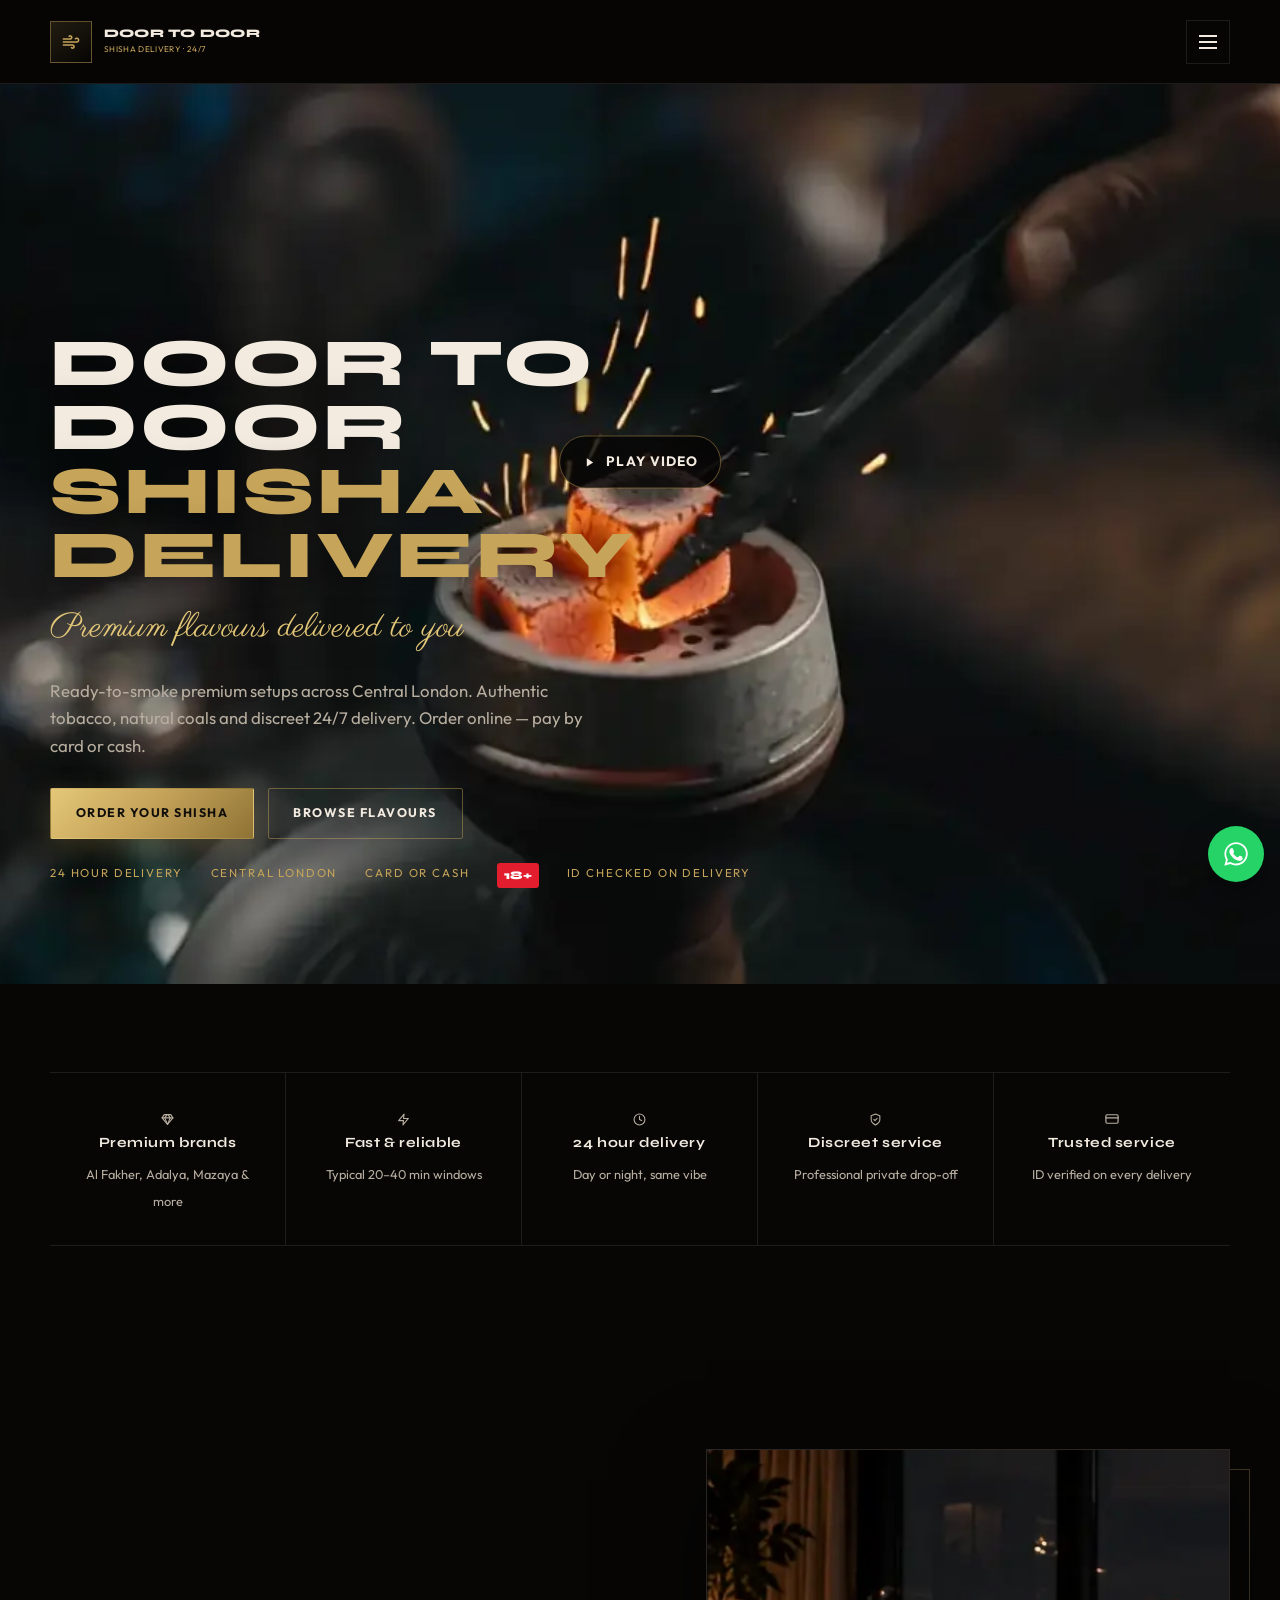
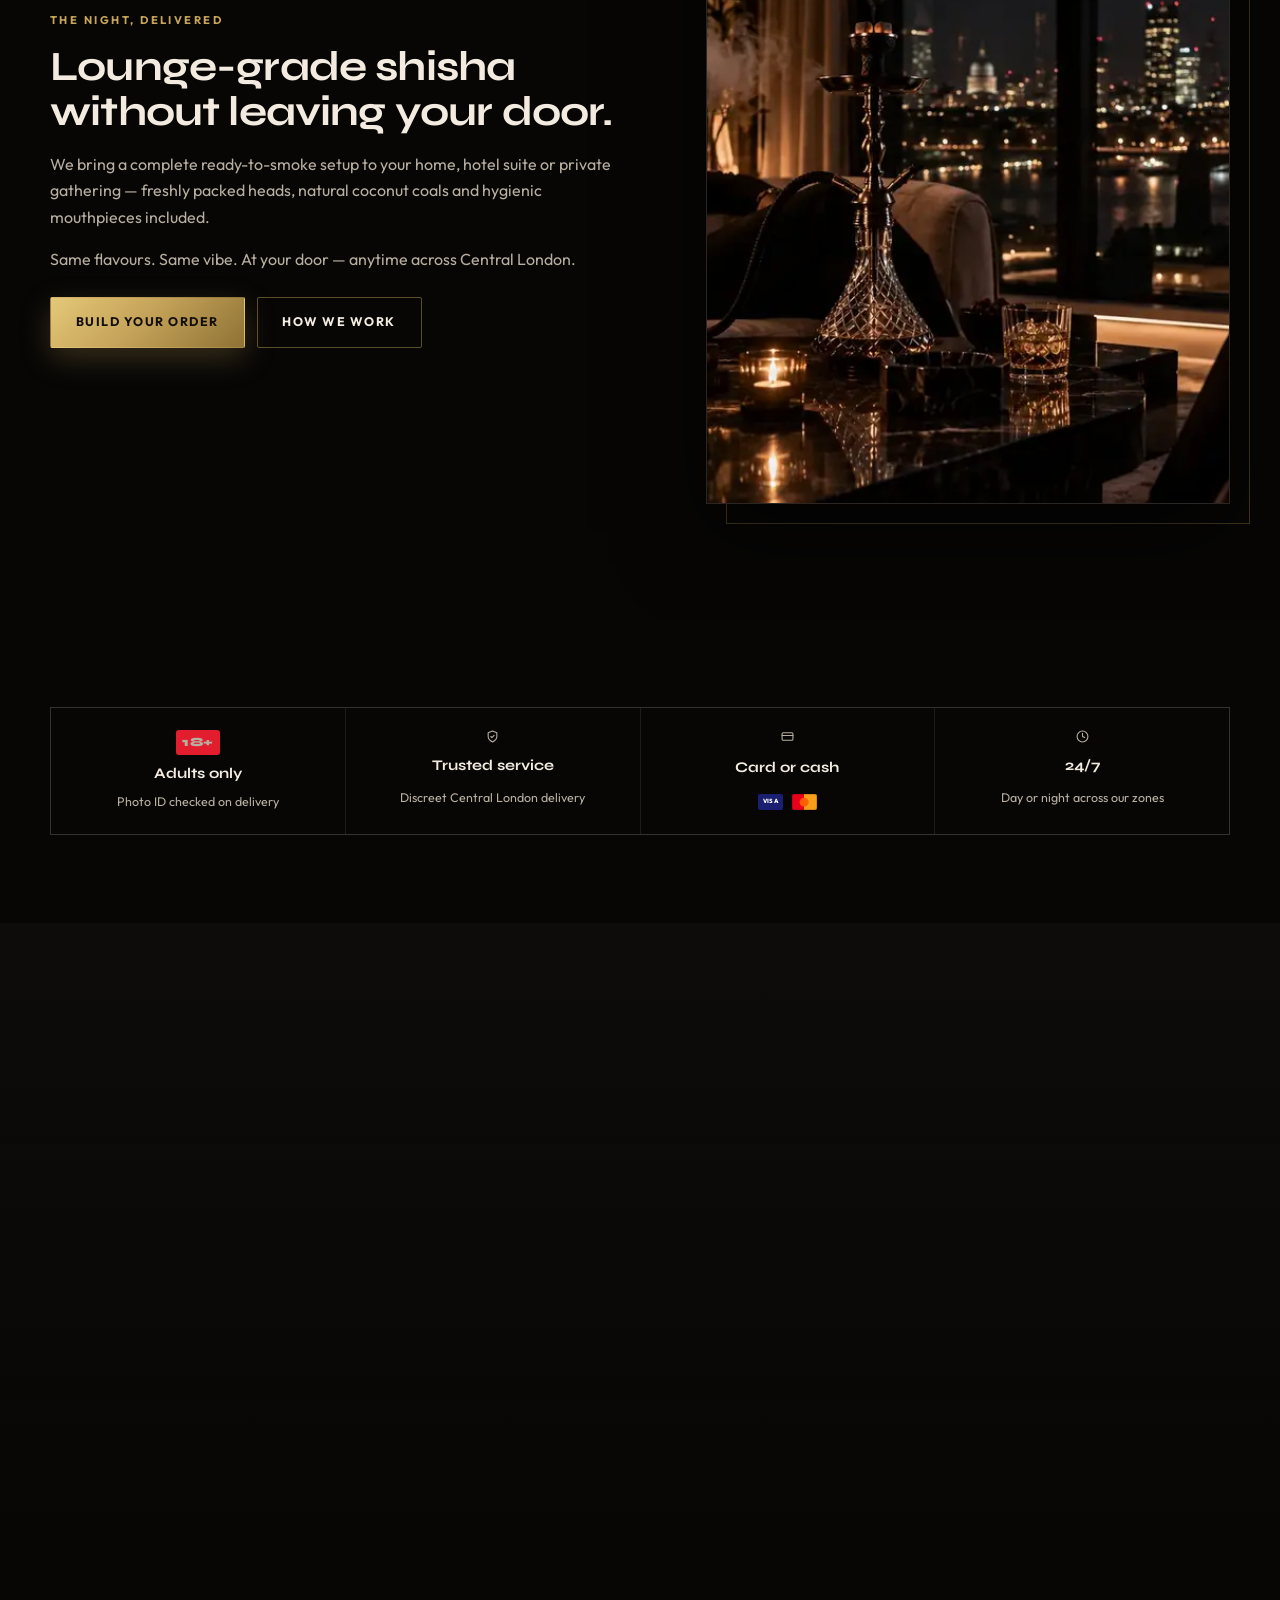
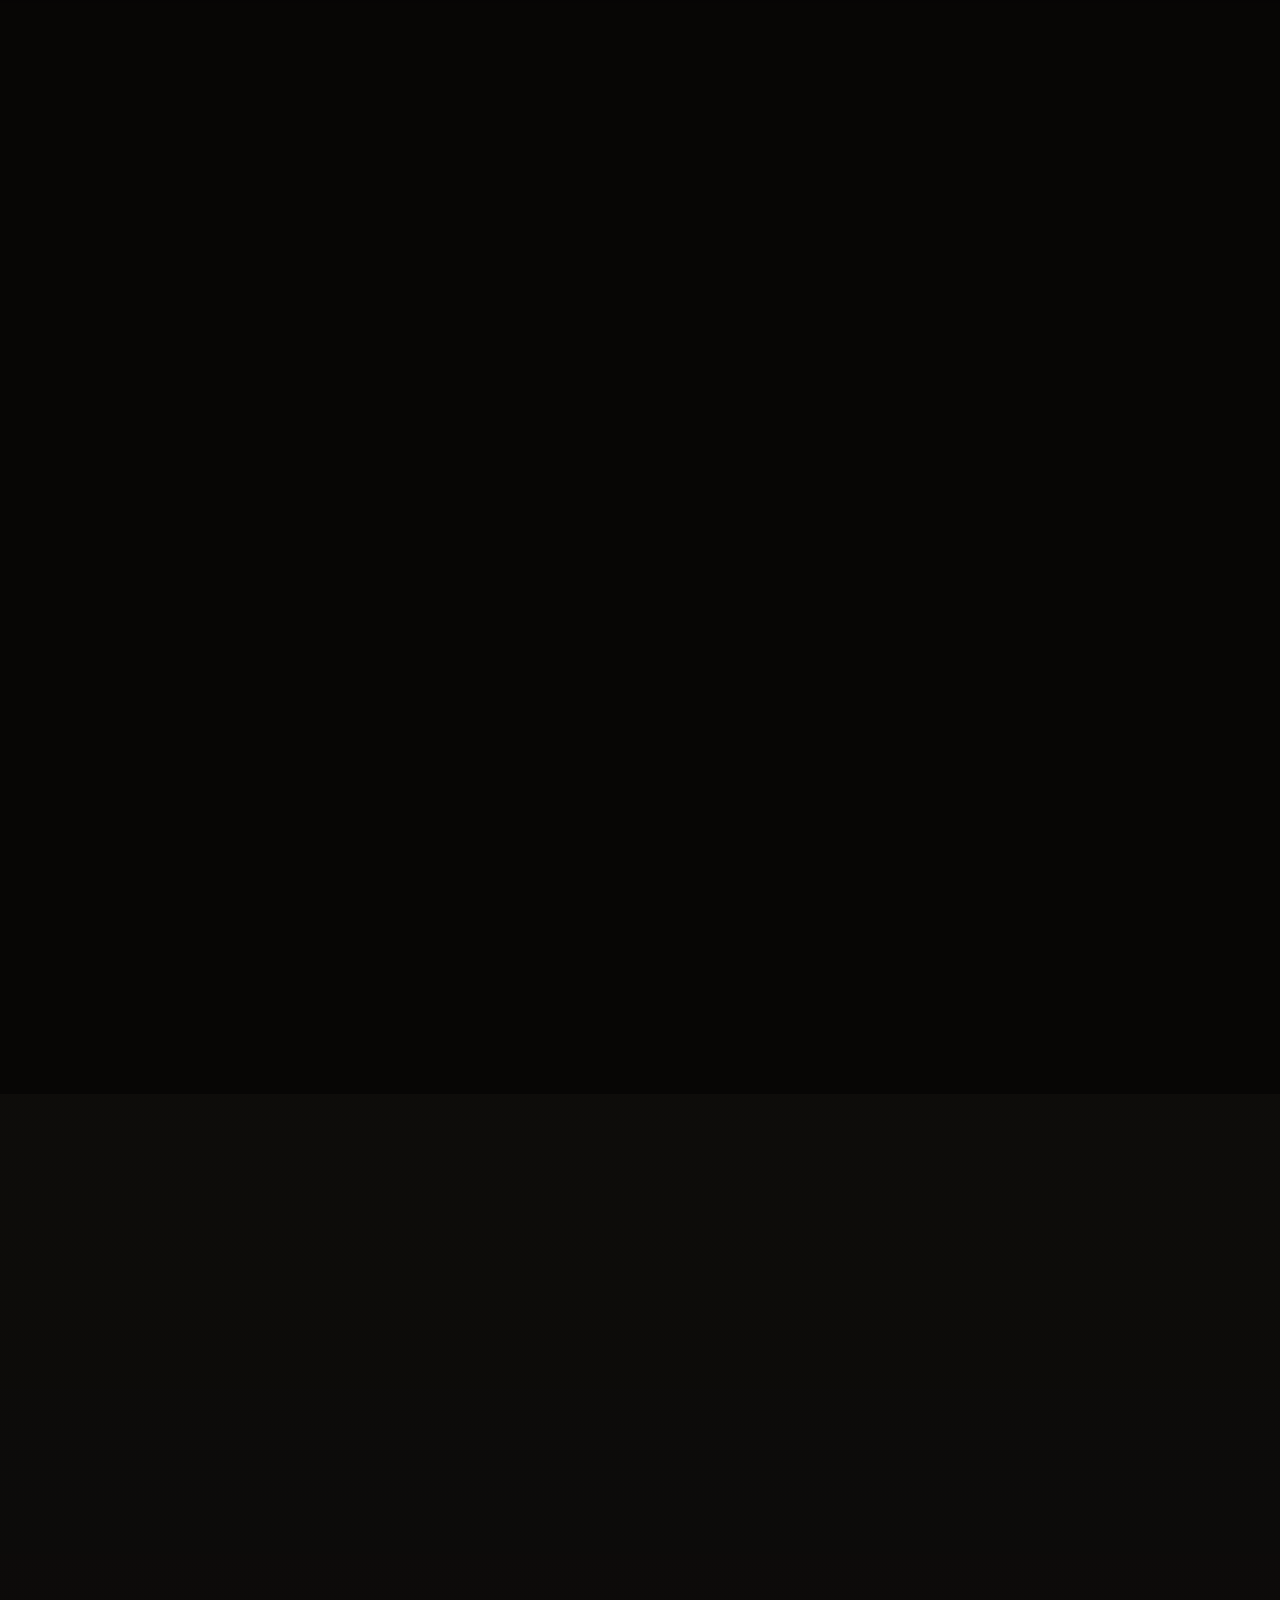
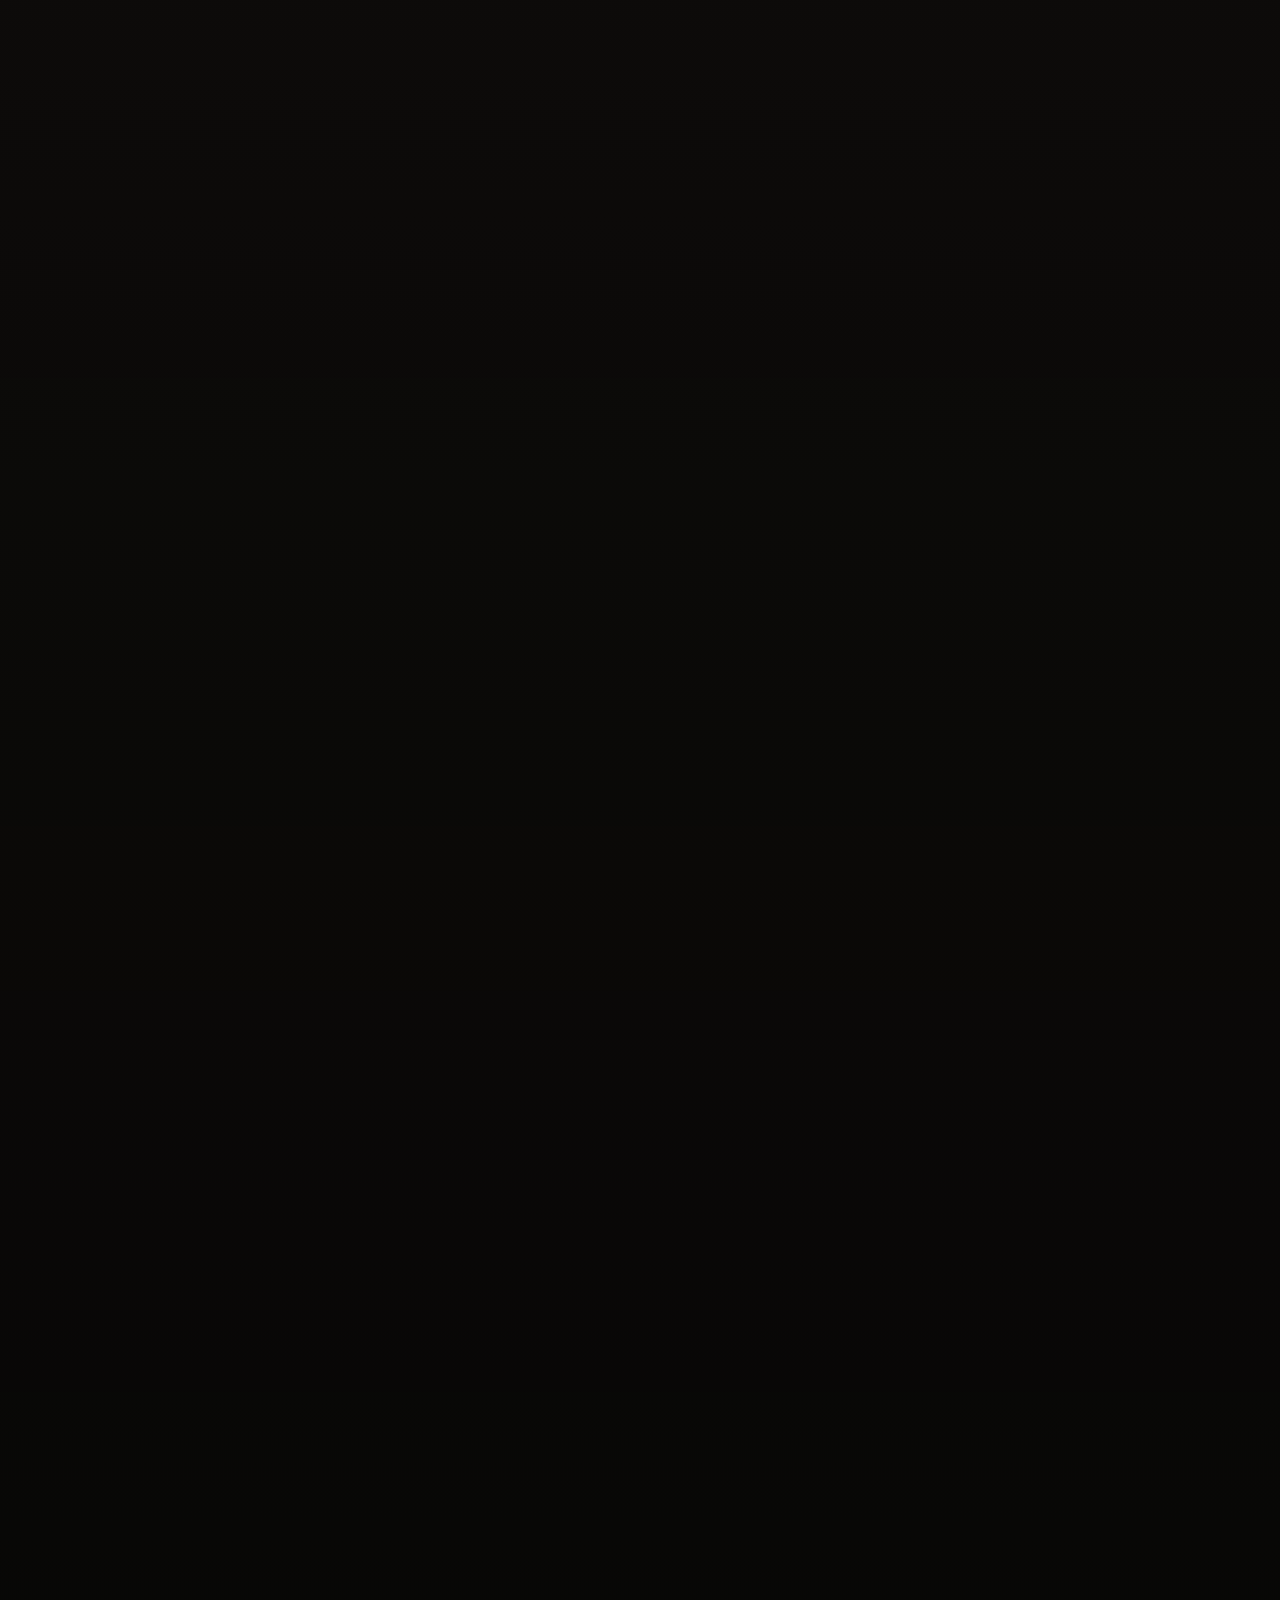
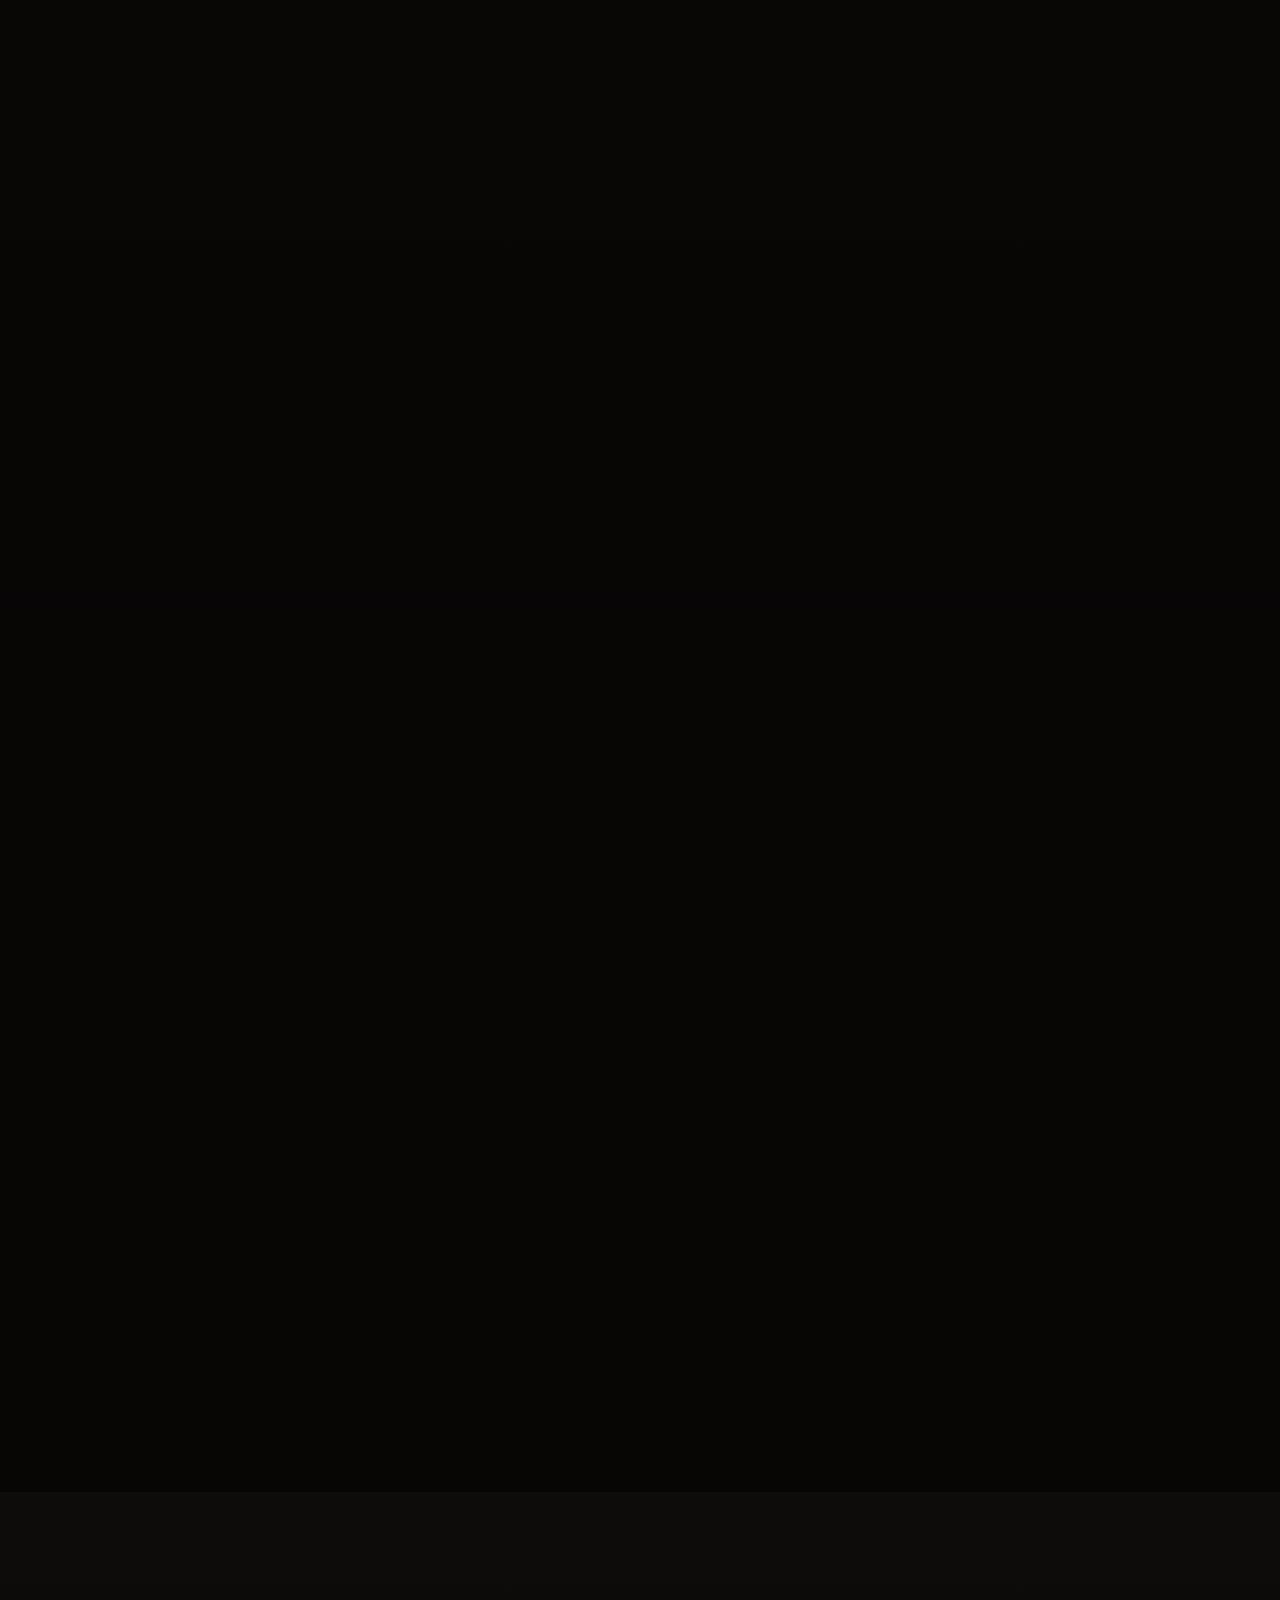
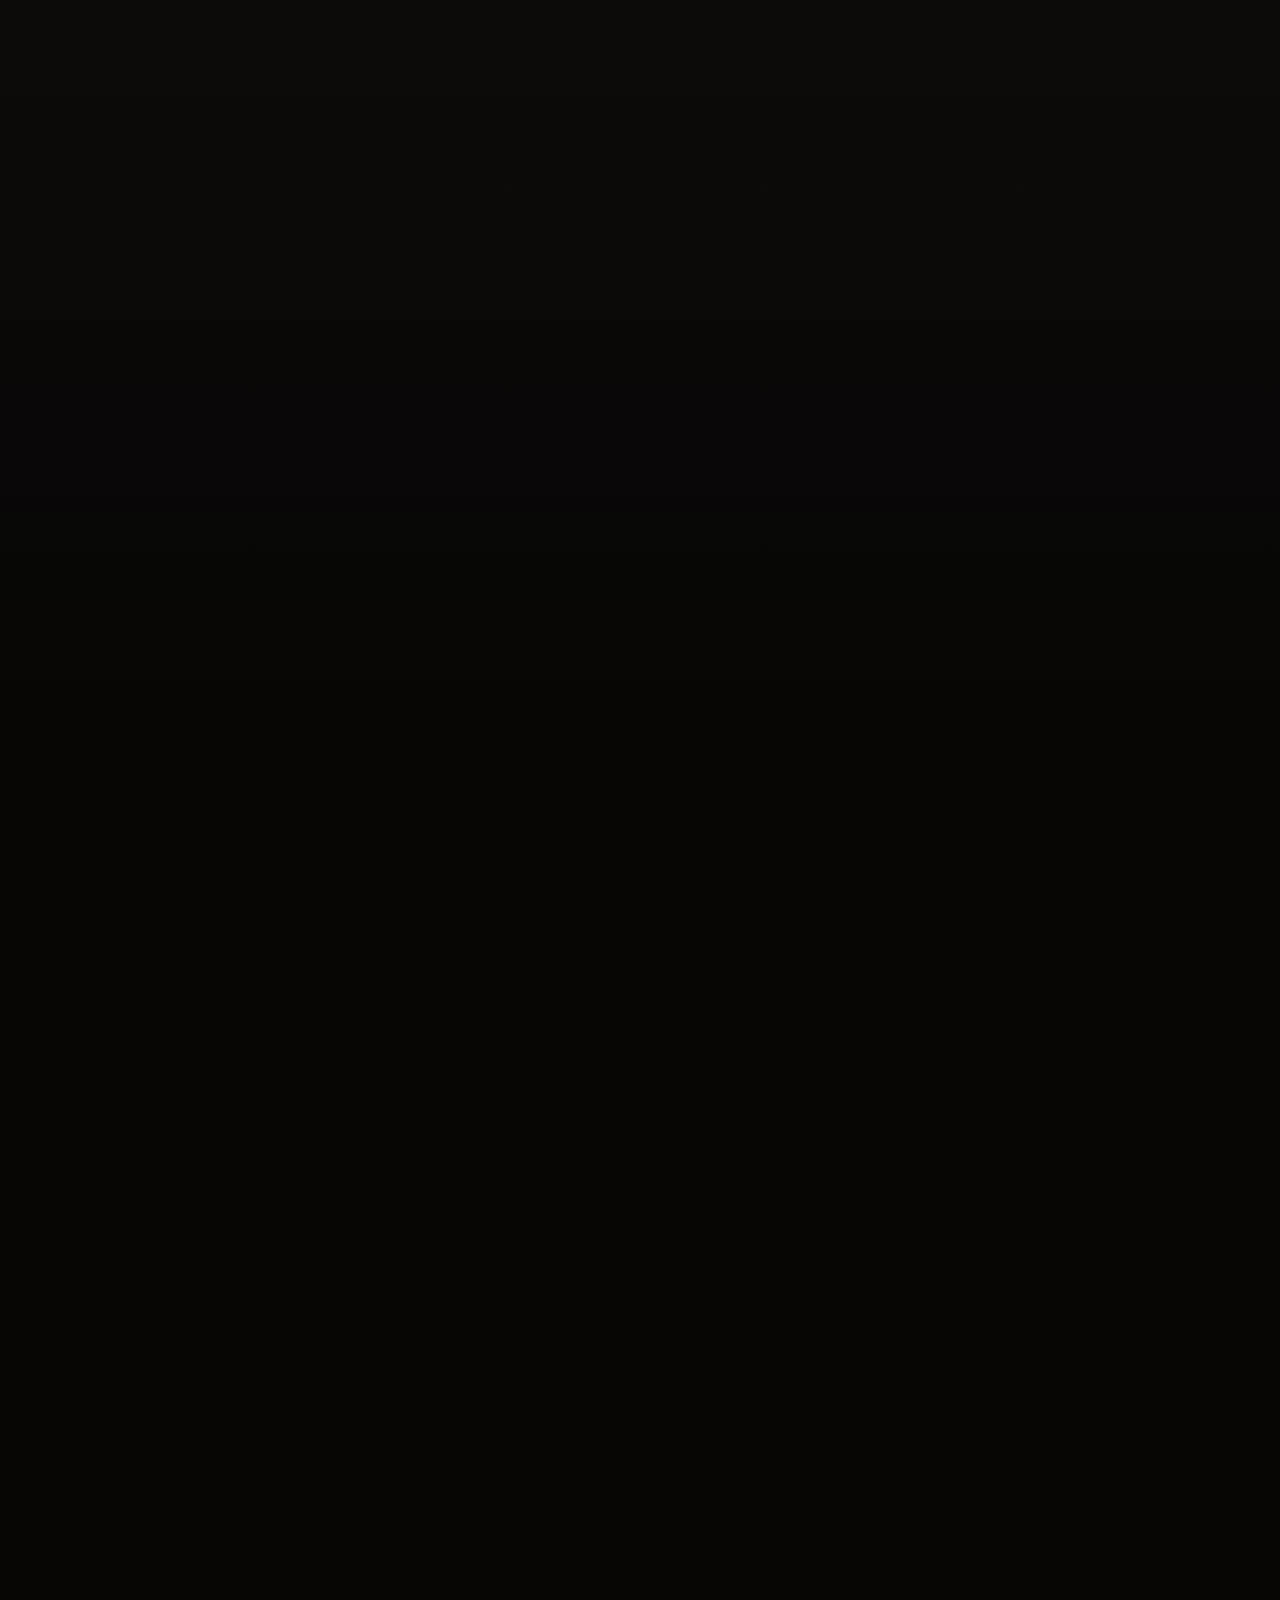
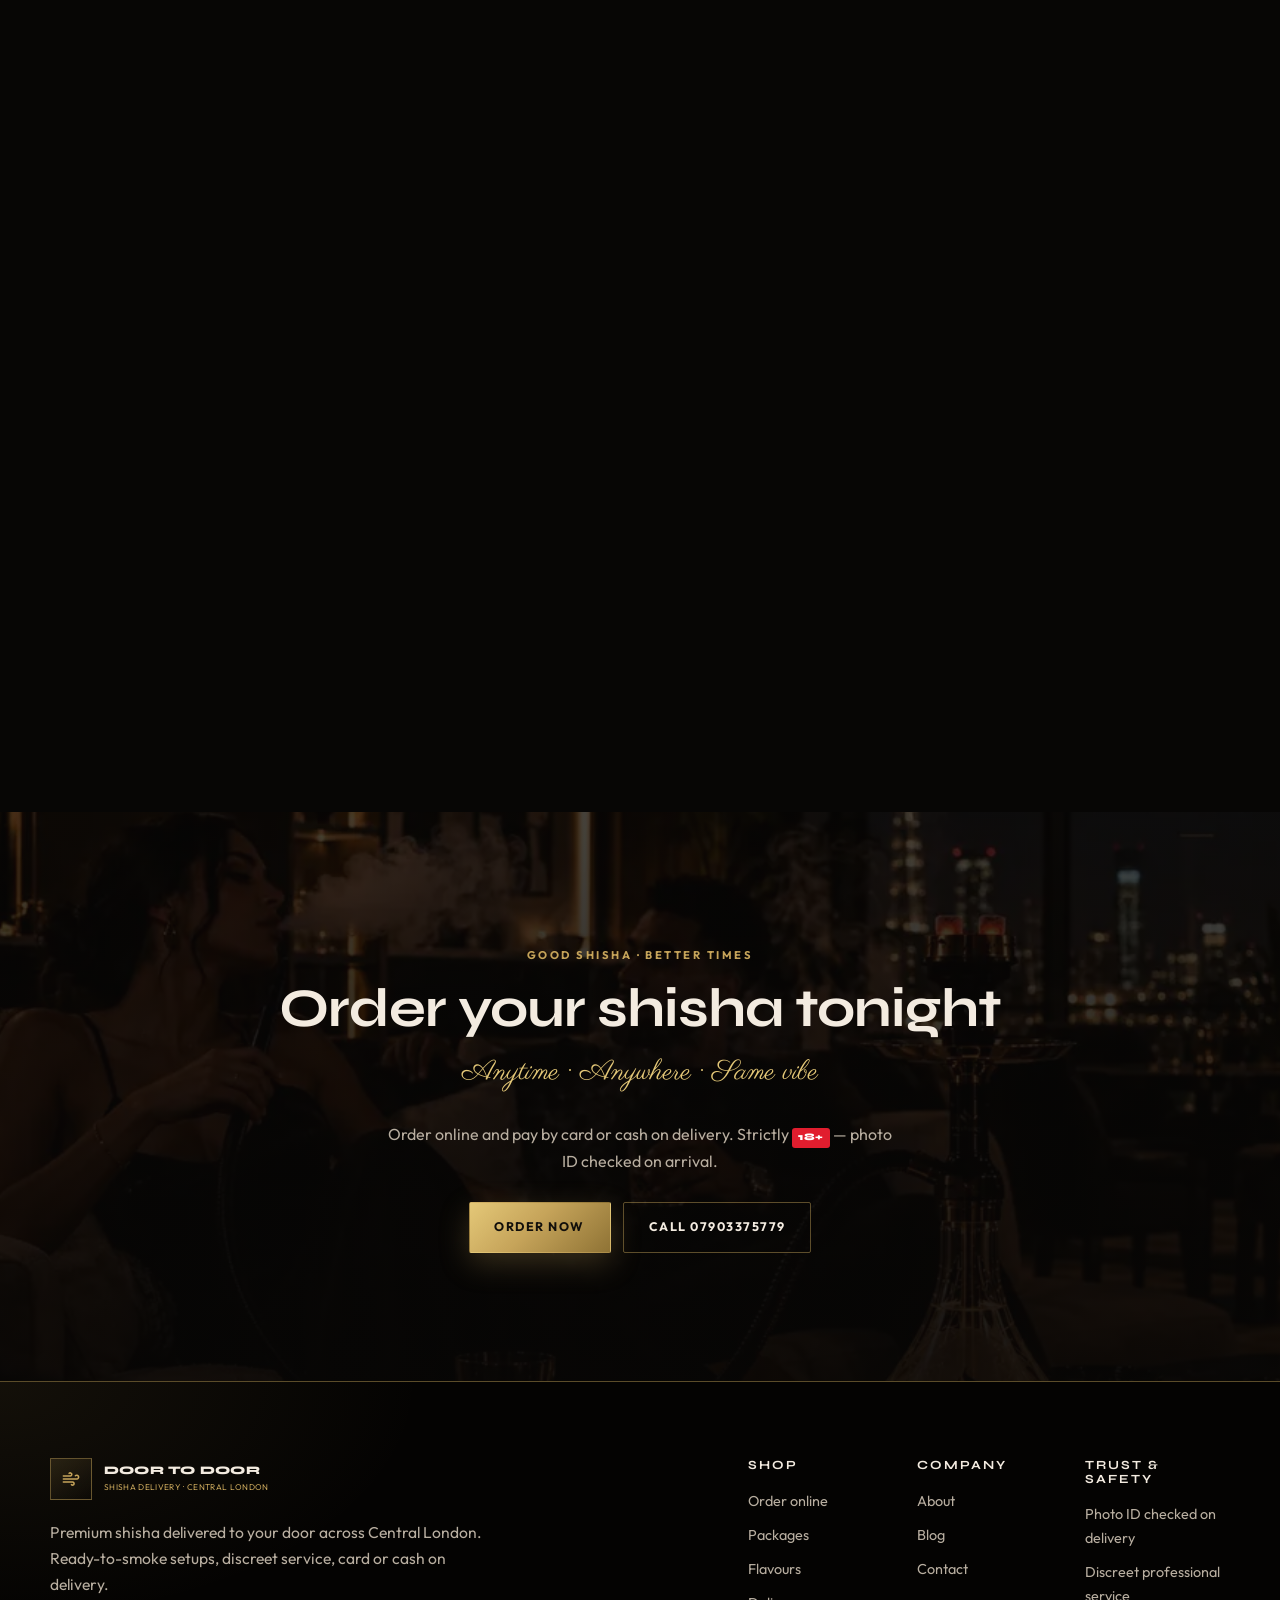
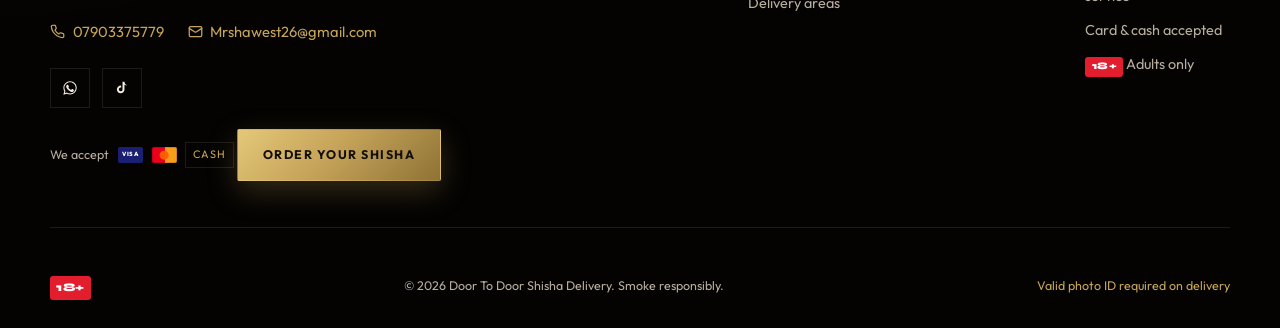
==== commit 2be8a7eb: "Polish nav breathing room and keep hero video off the critical path Hide header phone/call so deskto" ====
--- a/index.html
+++ b/index.html
@@ -69,6 +69,7 @@
         <video
           id="hero-video"
           class="hero-video"
+          data-deferred
           muted
           loop
           playsinline
@@ -77,7 +78,7 @@
           poster="assets/videos/hero_poster.webp"
         ></video>
       </div>
-      <img id="hero-fallback" class="hero-fallback" src="assets/videos/hero_poster.webp" alt="" decoding="async">
+      <img id="hero-fallback" class="hero-fallback" src="assets/videos/hero_poster.webp" alt="" decoding="async" fetchpriority="high">
       <button type="button" id="hero-play-btn" class="hero-play-btn" aria-label="Play video">
         <span class="icon icon-play" aria-hidden="true"></span>
         <span>Play video</span>
@@ -99,74 +100,6 @@
         <span>ID checked on delivery</span>
       </div>
     </div>
-    <script>
-      (function () {
-        var v = document.getElementById("hero-video");
-        var fb = document.getElementById("hero-fallback");
-        var btn = document.getElementById("hero-play-btn");
-        if (!v) return;
-        var base = "/";
-        if (location.hostname.indexOf("github.io") !== -1) {
-          var parts = location.pathname.split("/").filter(Boolean);
-          if (parts.length) base = "/" + parts[0] + "/";
-        }
-        var src = base + "assets/videos/hero_video_web.mp4";
-        var loaded = false;
-        function showBtn() {
-          if (btn) btn.classList.add("is-visible");
-        }
-        function hideBtn() {
-          if (btn) btn.classList.remove("is-visible");
-        }
-        function hideFallback() {
-          if (fb) fb.hidden = true;
-        }
-        function loadAndPlay() {
-          if (!loaded) {
-            loaded = true;
-            v.src = src;
-            v.load();
-          }
-          v.muted = true;
-          v.defaultMuted = true;
-          v.setAttribute("muted", "");
-          v.setAttribute("playsinline", "");
-          var p = v.play();
-          if (p && p.then) {
-            p.then(function () {
-              hideFallback();
-              hideBtn();
-            }).catch(function () {
-              showBtn();
-            });
-          }
-        }
-        // Defer video until after first paint so LCP isn't blocked by ~660KB
-        var start = function () {
-          if (window.matchMedia && window.matchMedia("(prefers-reduced-motion: reduce)").matches) {
-            showBtn();
-            return;
-          }
-          loadAndPlay();
-        };
-        if ("requestIdleCallback" in window) {
-          requestIdleCallback(start, { timeout: 1200 });
-        } else {
-          setTimeout(start, 400);
-        }
-        if (btn) {
-          btn.addEventListener("click", function () {
-            loadAndPlay();
-          });
-        }
-        v.addEventListener("playing", function () {
-          hideFallback();
-          hideBtn();
-          if (v.parentElement) v.parentElement.classList.add("is-playing");
-        });
-        v.addEventListener("error", showBtn);
-      })();
-    </script>
   </section>
 
   <section class="section-tight">
--- a/style.css
+++ b/style.css
@@ -117,7 +117,7 @@
   display: flex;
   align-items: center;
   justify-content: space-between;
-  gap: 1.5rem;
+  gap: 1.75rem;
   min-width: 0;
   padding-block: 0.35rem;
 }
@@ -164,6 +164,10 @@
 
 .nav-cta .btn-ghost {
   display: none; /* Call lives in drawer / phone link */
+}
+
+.nav-cta .btn-gold {
+  padding: 0.75rem 1.25rem;
 }
 
 .nav-toggle {
@@ -194,18 +198,18 @@
 .nav-links {
   display: flex;
   align-items: center;
-  gap: clamp(0.85rem, 1.4vw, 1.5rem);
+  gap: clamp(1rem, 1.6vw, 1.65rem);
   list-style: none;
   flex: 1 1 auto;
   justify-content: center;
   min-width: 0;
-  padding-inline: 0.5rem;
+  padding-inline: 0.75rem;
 }
 
 .nav-links a {
-  font-size: 0.74rem;
+  font-size: 0.72rem;
   font-weight: 500;
-  letter-spacing: 0.07em;
+  letter-spacing: 0.06em;
   text-transform: uppercase;
   color: var(--cream-mute);
   position: relative;
@@ -236,19 +240,7 @@
 }
 
 .nav-phone {
-  font-size: 0.74rem;
-  letter-spacing: 0.05em;
-  color: var(--cream-mute);
-  display: none;
-  align-items: center;
-  gap: 0.4rem;
-  white-space: nowrap;
-}
-
-@media (min-width: 1200px) {
-  .nav-phone {
-    display: inline-flex;
-  }
+  display: none !important; /* phone lives in drawer Call + footer — keeps header breathing */
 }
 
 .nav-toggle span {
@@ -1525,13 +1517,26 @@
 
 
 /* Collapse early — long brand + 7 links need room */
-@media (max-width: 1180px) {
+@media (max-width: 1280px) {
   .nav-toggle { display: inline-flex; }
   .nav-bar > .nav-links { display: none; }
   .nav-bar > .nav-cta { display: none !important; }
-  .brand { flex: 1 1 auto; }
-  .brand-copy strong { font-size: 0.82rem; letter-spacing: 0.05em; }
-  .brand-copy span { font-size: 0.6rem; letter-spacing: 0.08em; }
+  .brand { flex: 1 1 auto; min-width: 0; }
+  .brand-copy { min-width: 0; }
+  .brand-copy strong {
+    font-size: 0.72rem;
+    letter-spacing: 0.02em;
+    white-space: nowrap;
+  }
+  .brand-copy span {
+    display: block;
+    font-size: 0.52rem;
+    letter-spacing: 0.04em;
+    white-space: nowrap;
+    max-width: none;
+    overflow: visible;
+    text-overflow: clip;
+  }
 
   body.nav-open {
     overflow: hidden;
@@ -2044,23 +2049,6 @@
     width: 100%;
   }
 
-  /* Mobile header: brand + hamburger only — no overflowing Order Now */
-  .nav-bar > .nav-cta {
-    display: none !important;
-  }
-
-  .brand-copy span {
-    display: none;
-  }
-
-  .brand-copy strong {
-    font-size: 0.82rem;
-    letter-spacing: 0.08em;
-    max-width: 58vw;
-    overflow: hidden;
-    text-overflow: ellipsis;
-  }
-
   .brand-mark {
     width: 36px;
     height: 36px;
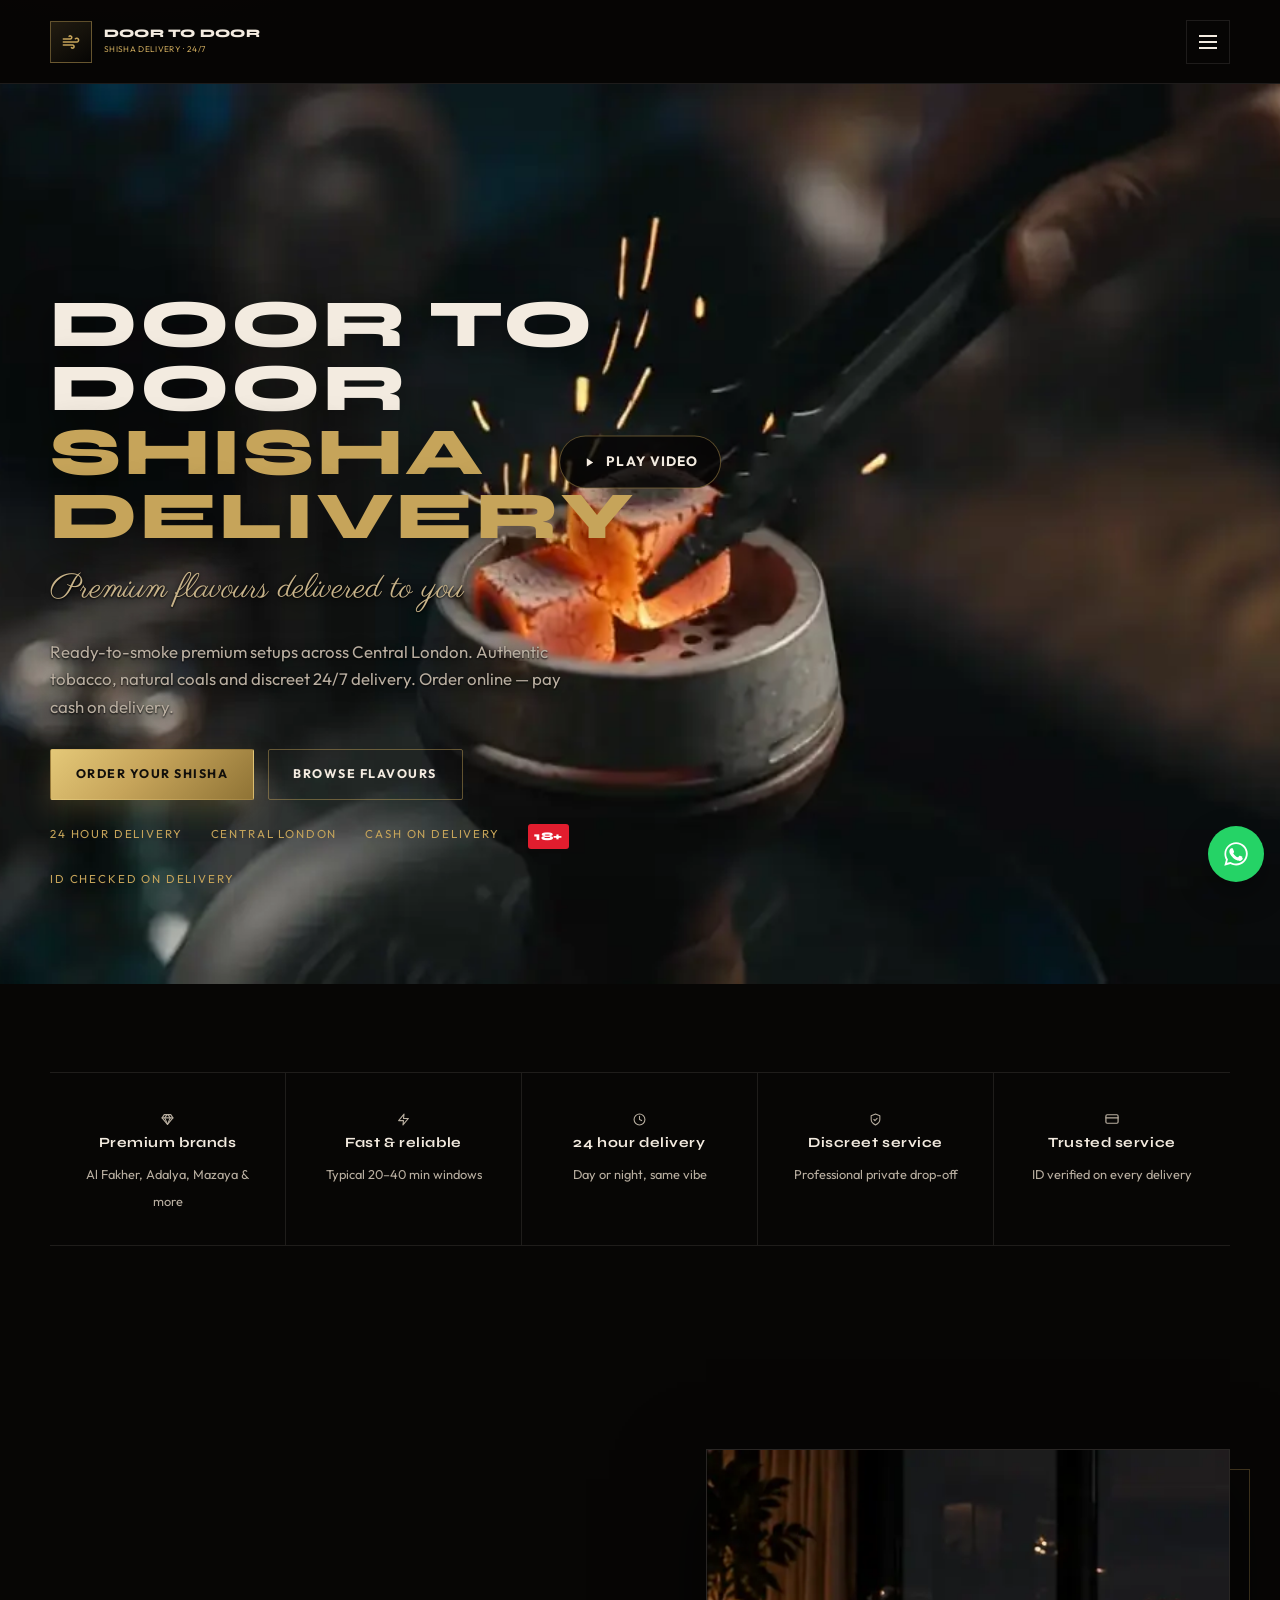
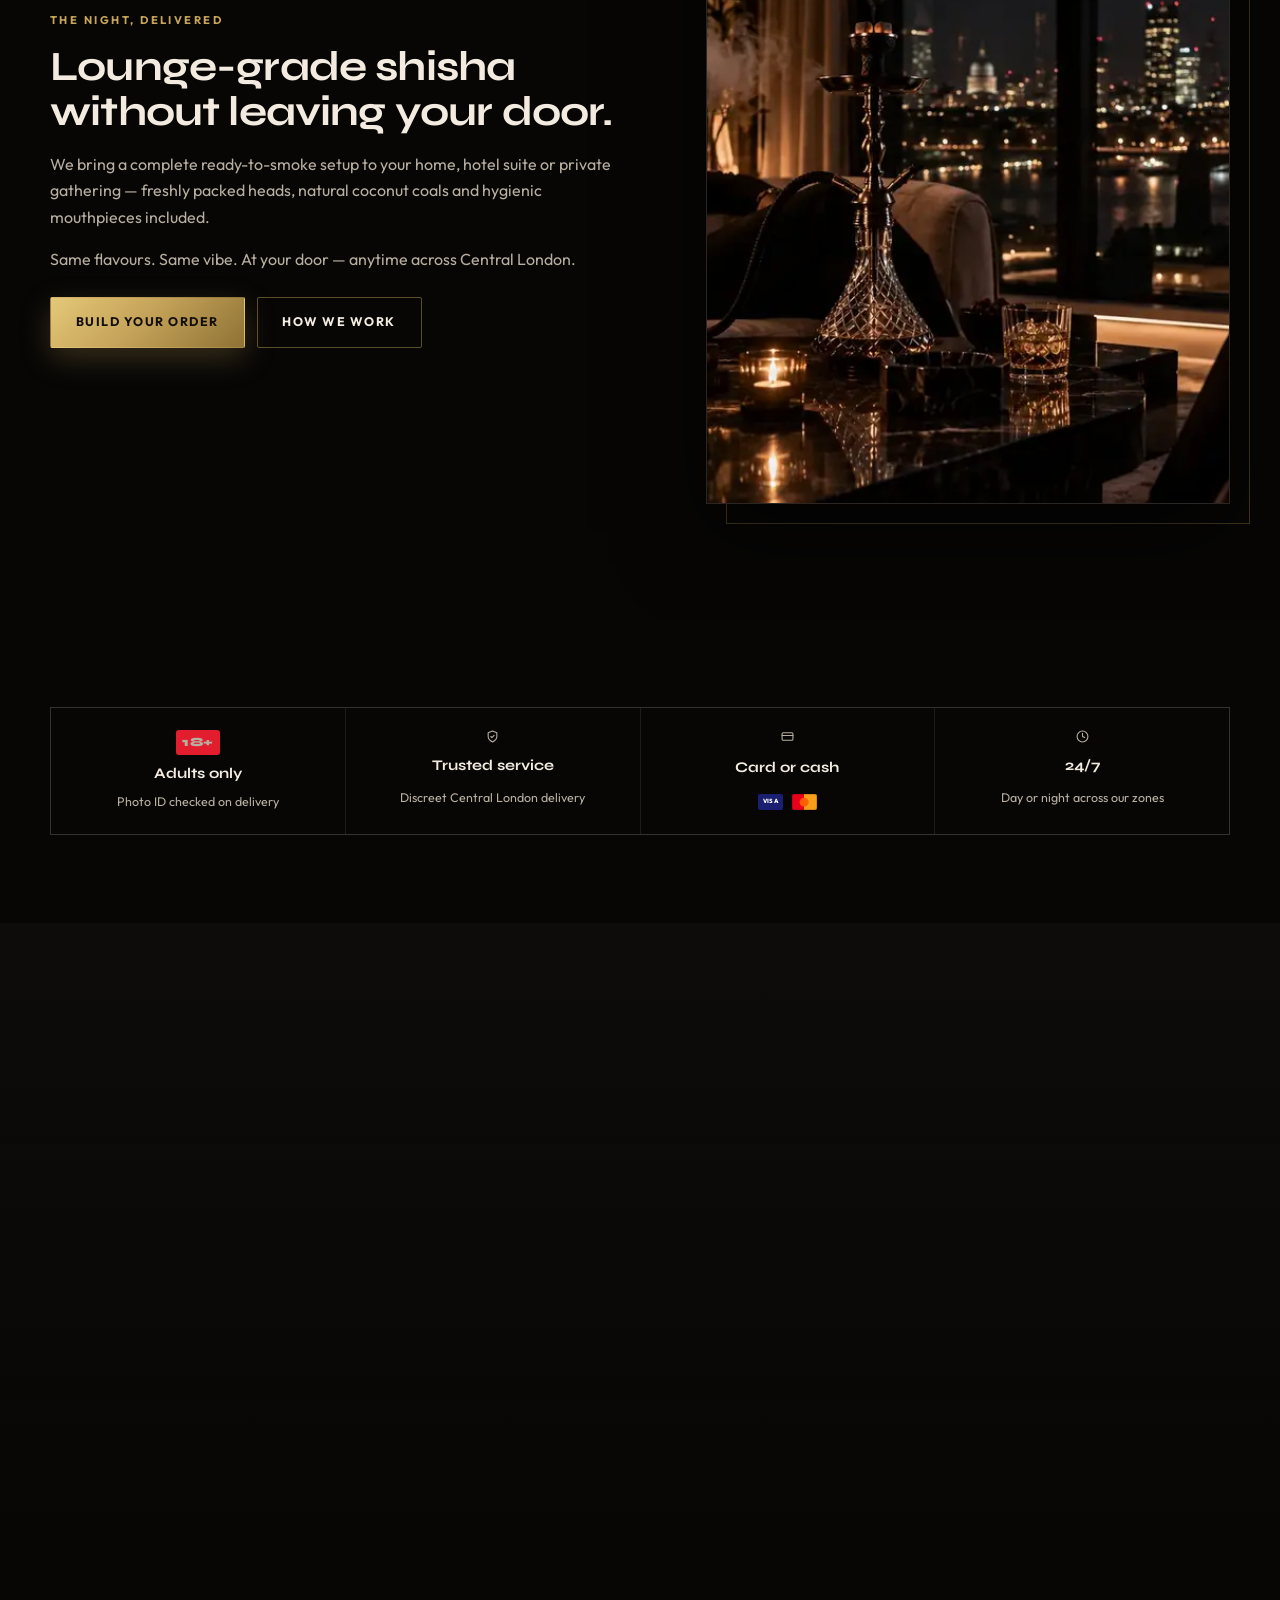
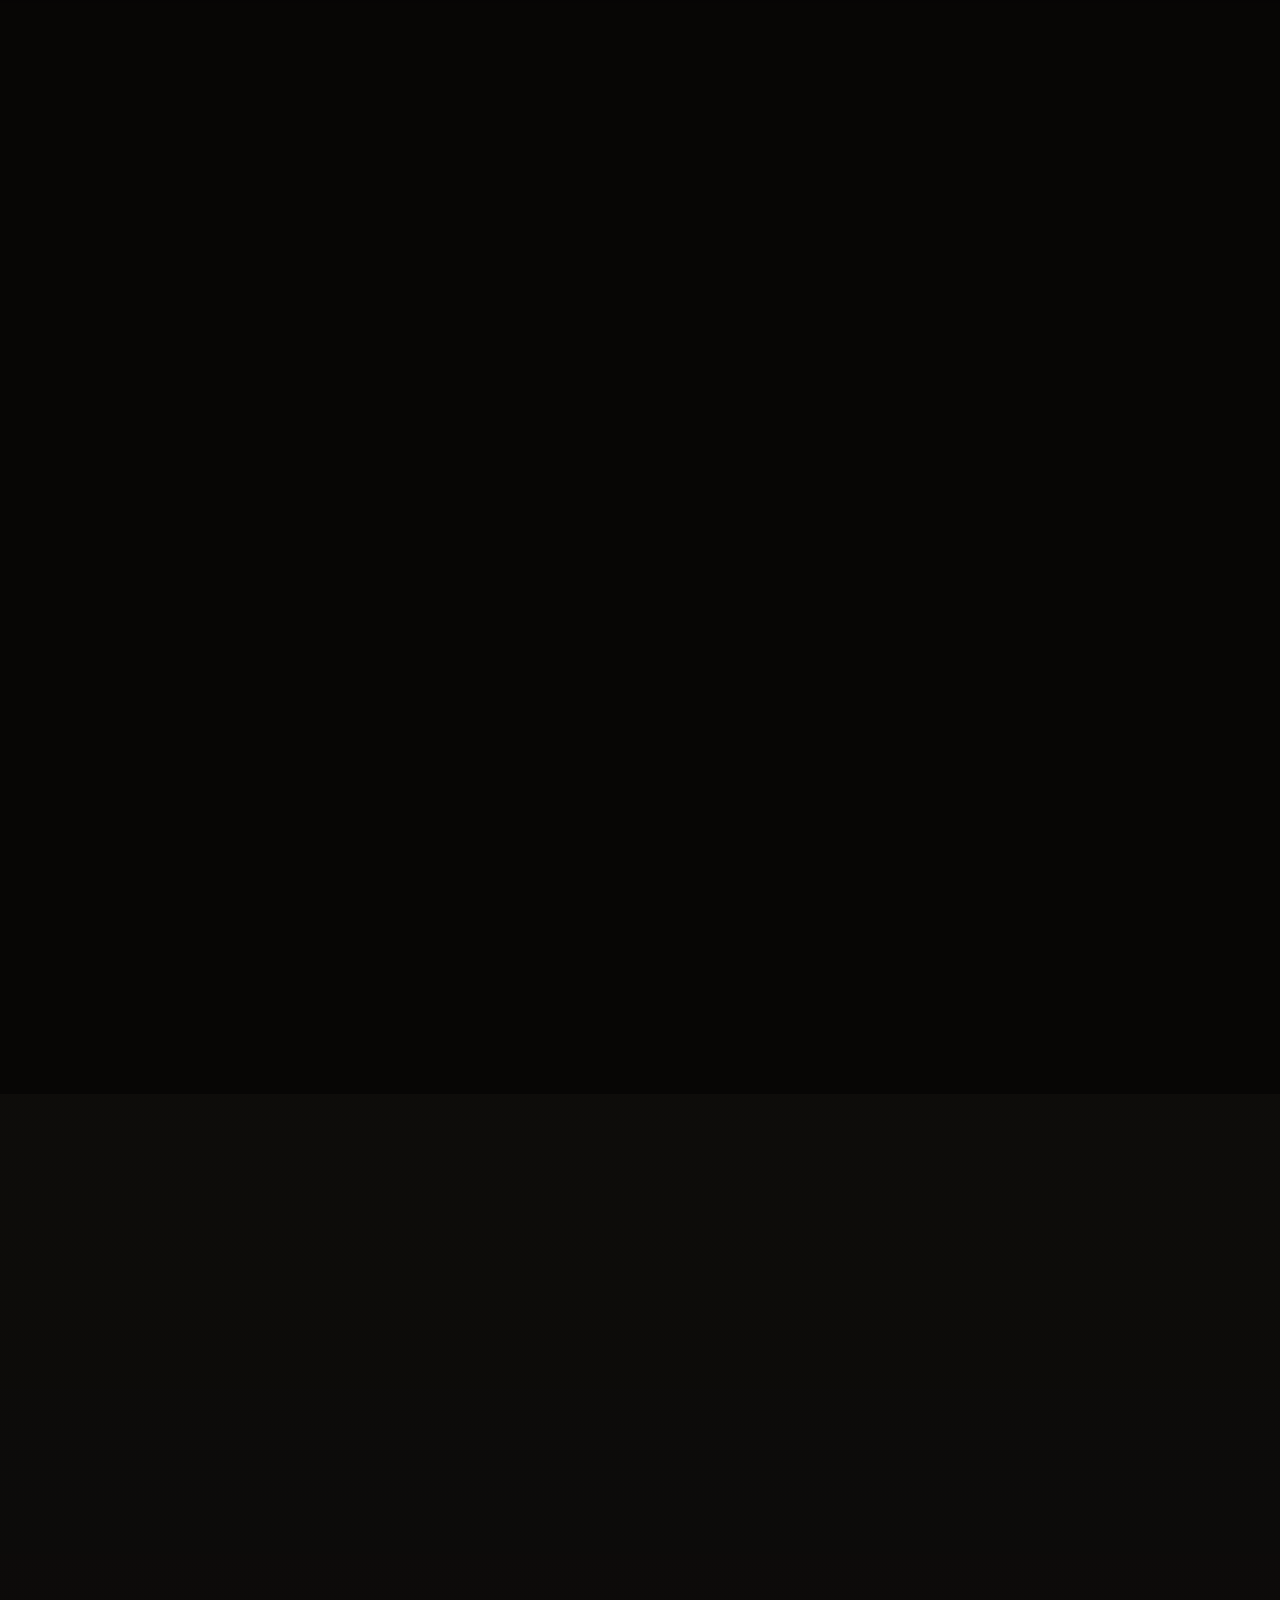
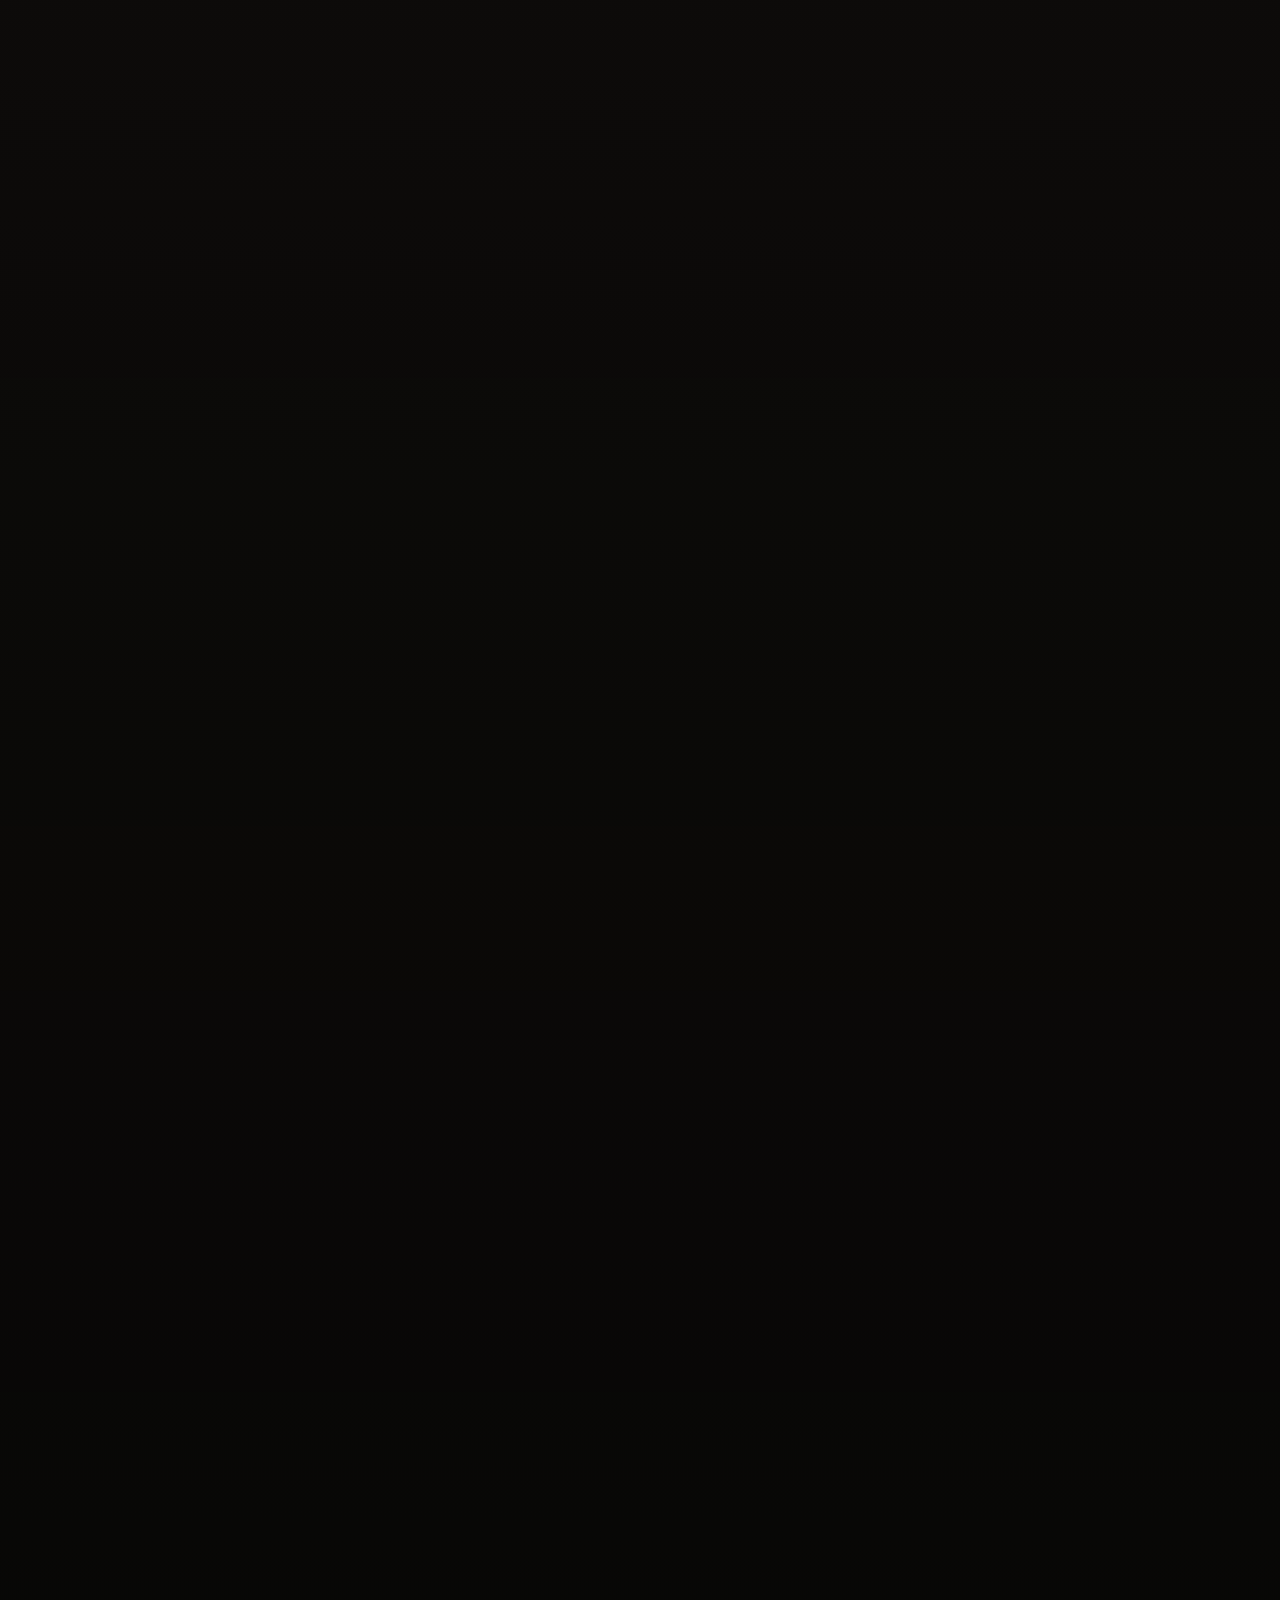
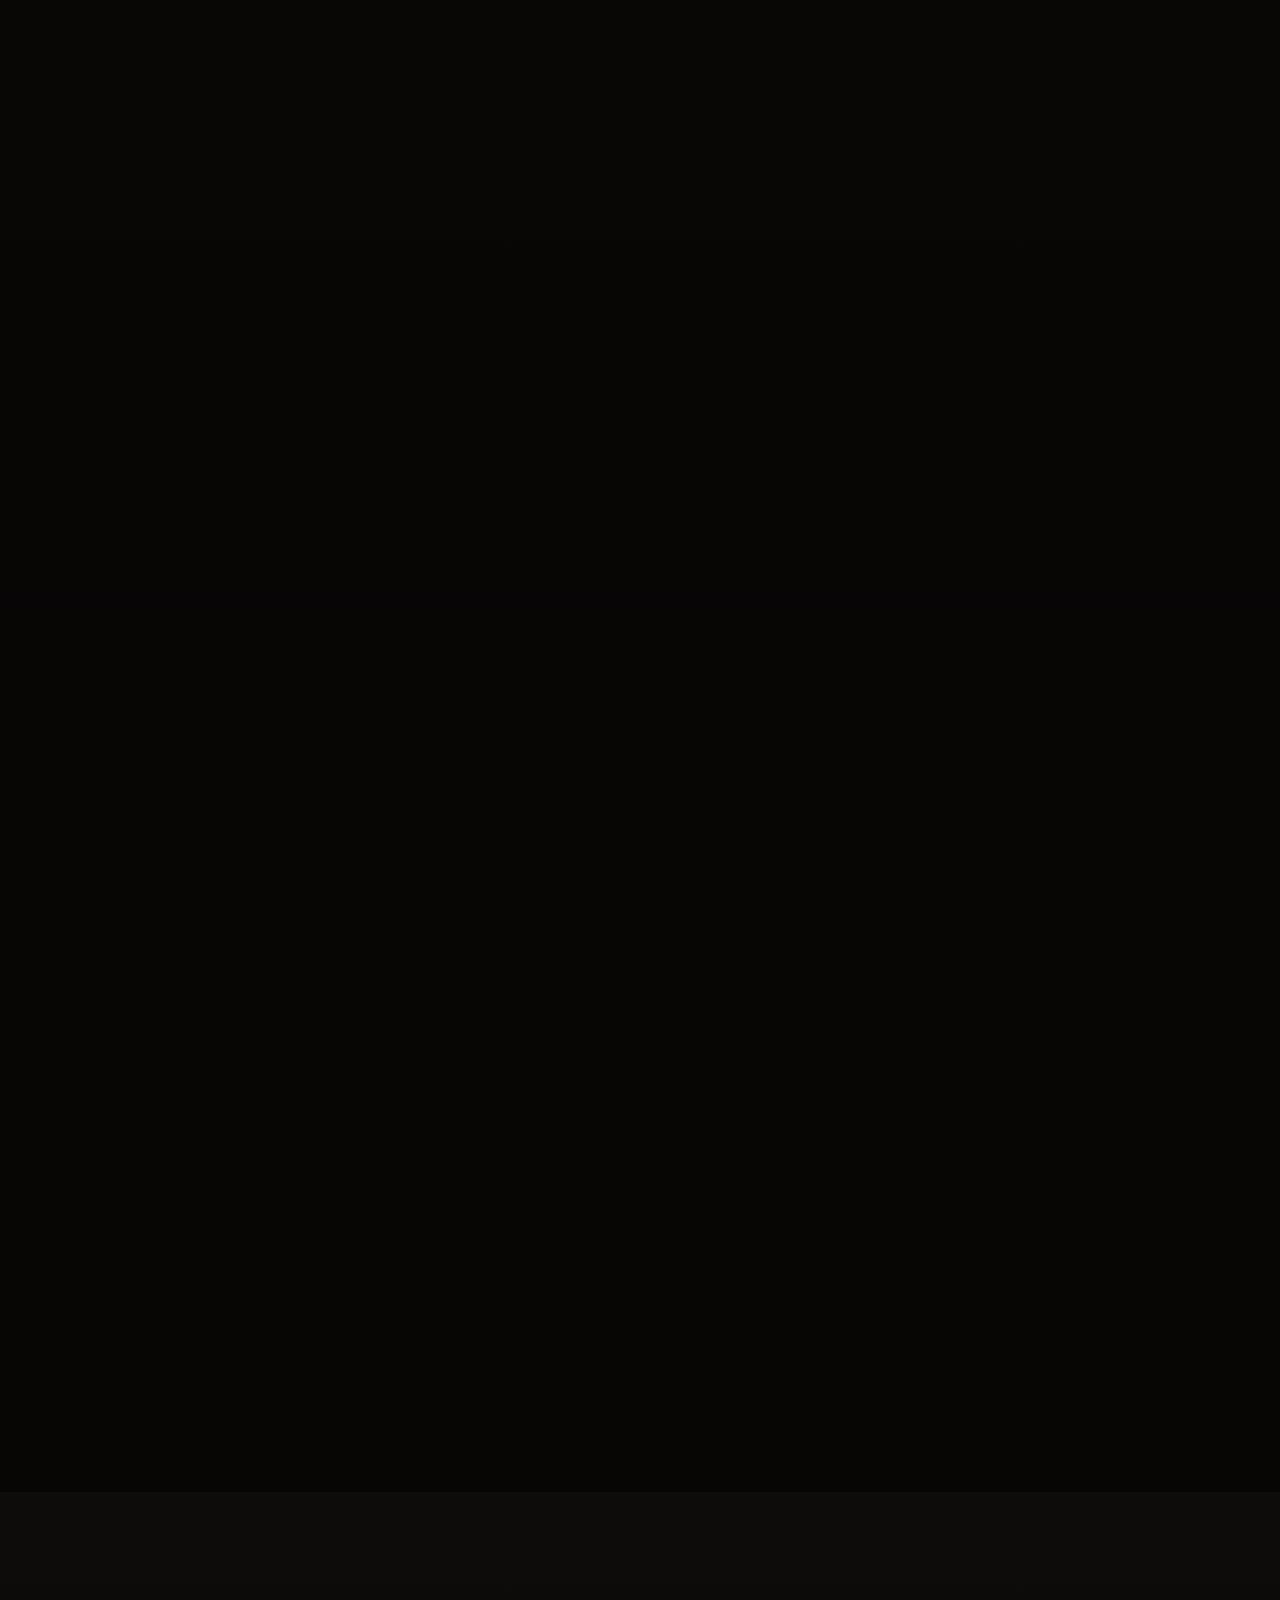
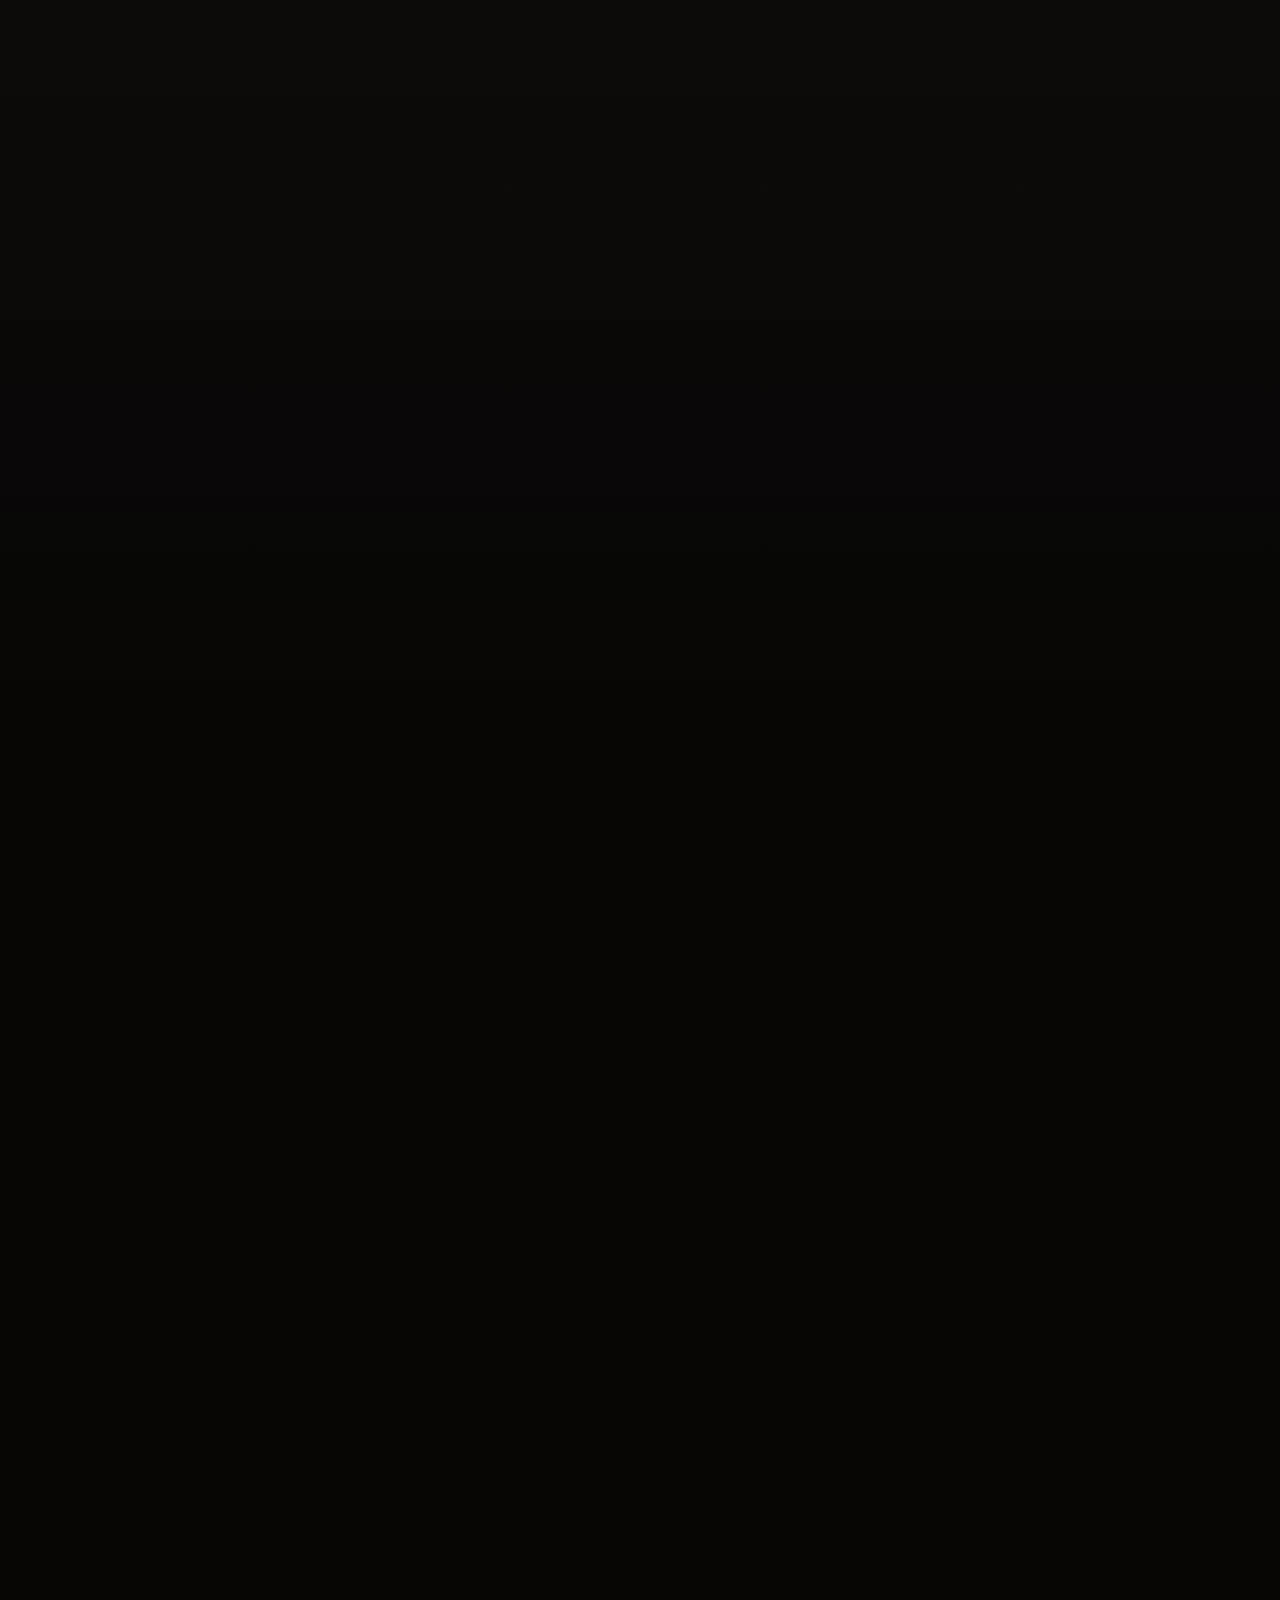
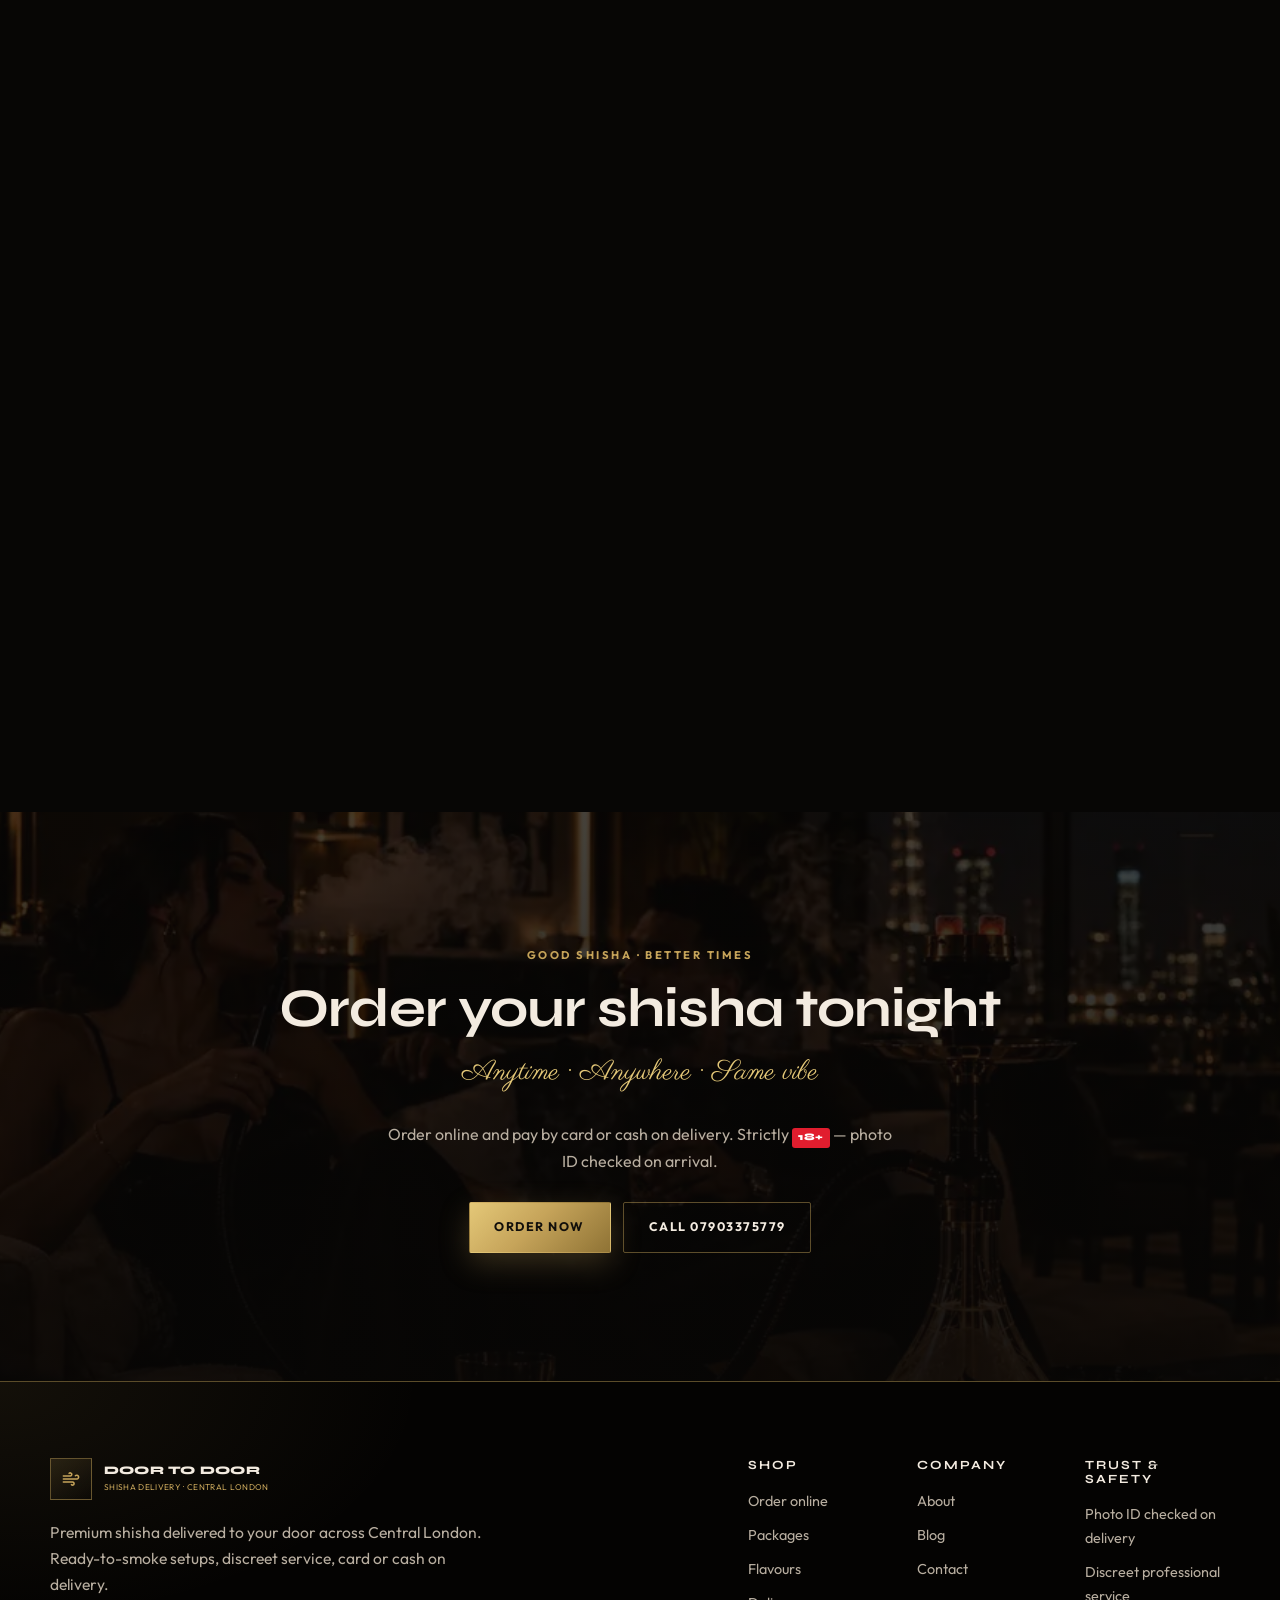
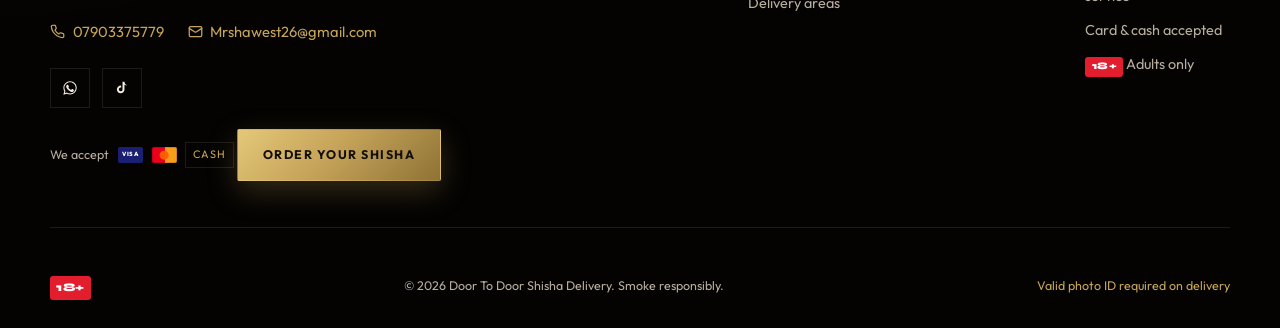
==== commit 42e6e17a: "Cash-only checkout for launch, darker hero copy, WhatsApp order handoff Hide card at checkout while " ====
--- a/index.html
+++ b/index.html
@@ -87,7 +87,7 @@
     <div class="hero-inner">
       <p class="hero-brand">Door To Door<br><em>Shisha Delivery</em></p>
       <p class="hero-tag">Premium flavours delivered to you</p>
-      <p class="hero-lead">Ready-to-smoke premium setups across Central London. Authentic tobacco, natural coals and discreet 24/7 delivery. Order online — pay by card or cash.</p>
+      <p class="hero-lead">Ready-to-smoke premium setups across Central London. Authentic tobacco, natural coals and discreet 24/7 delivery. Order online — pay cash on delivery.</p>
       <div class="hero-actions">
         <a class="btn btn-gold" href="order.html">Order your shisha</a>
         <a class="btn btn-ghost" href="menu.html">Browse flavours</a>
@@ -95,7 +95,7 @@
       <div class="hero-meta">
         <span>24 hour delivery</span>
         <span>Central London</span>
-        <span>Card or cash</span>
+        <span>Cash on delivery</span>
         <span class="age-badge">18+</span>
         <span>ID checked on delivery</span>
       </div>
--- a/style.css
+++ b/style.css
@@ -474,18 +474,24 @@
 .hero-tag {
   font-family: "Parisienne", cursive;
   font-size: clamp(1.5rem, 3vw, 2.1rem);
-  color: var(--gold-bright);
+  color: #c9b48a;
   margin-bottom: 1.25rem;
   animation: riseIn 0.9s 0.1s var(--ease) both;
-  text-shadow: 0 6px 28px rgba(0, 0, 0, 0.55);
+  text-shadow:
+    0 1px 2px rgba(0, 0, 0, 0.95),
+    0 2px 8px rgba(0, 0, 0, 0.85),
+    0 8px 28px rgba(0, 0, 0, 0.7);
 }
 
 .hero-lead {
   font-size: 1.05rem;
-  color: var(--cream-mute);
+  color: #b9aea0;
   max-width: 34rem;
   margin-bottom: 1.75rem;
   animation: riseIn 0.9s 0.18s var(--ease) both;
+  text-shadow:
+    0 1px 2px rgba(0, 0, 0, 0.95),
+    0 3px 14px rgba(0, 0, 0, 0.8);
 }
 
 .hero-actions {
@@ -1713,6 +1719,14 @@
   color: var(--gold);
 }
 
+.pay-soon {
+  font-size: 0.68rem;
+  letter-spacing: 0.06em;
+  text-transform: uppercase;
+  color: var(--cream-mute);
+  opacity: 0.75;
+}
+
 .pay-icons {
   display: flex;
   gap: 0.45rem;
